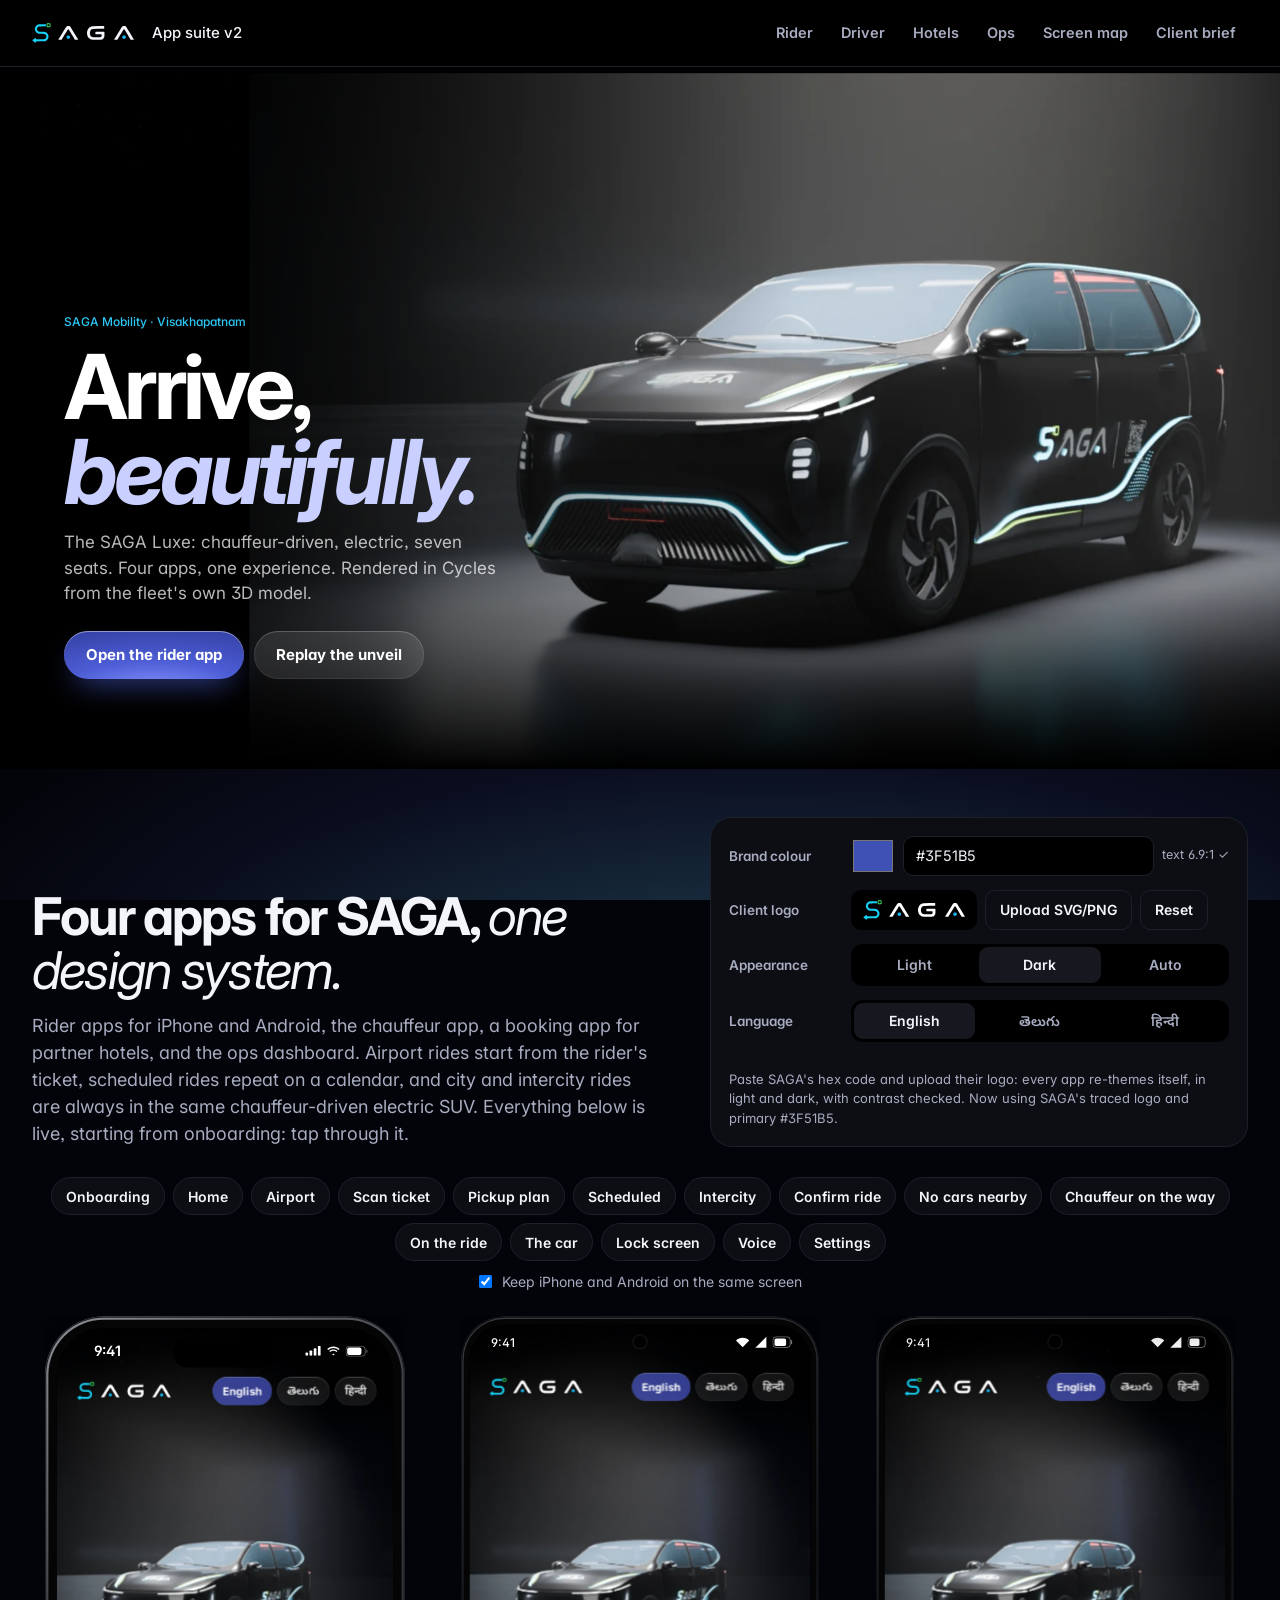
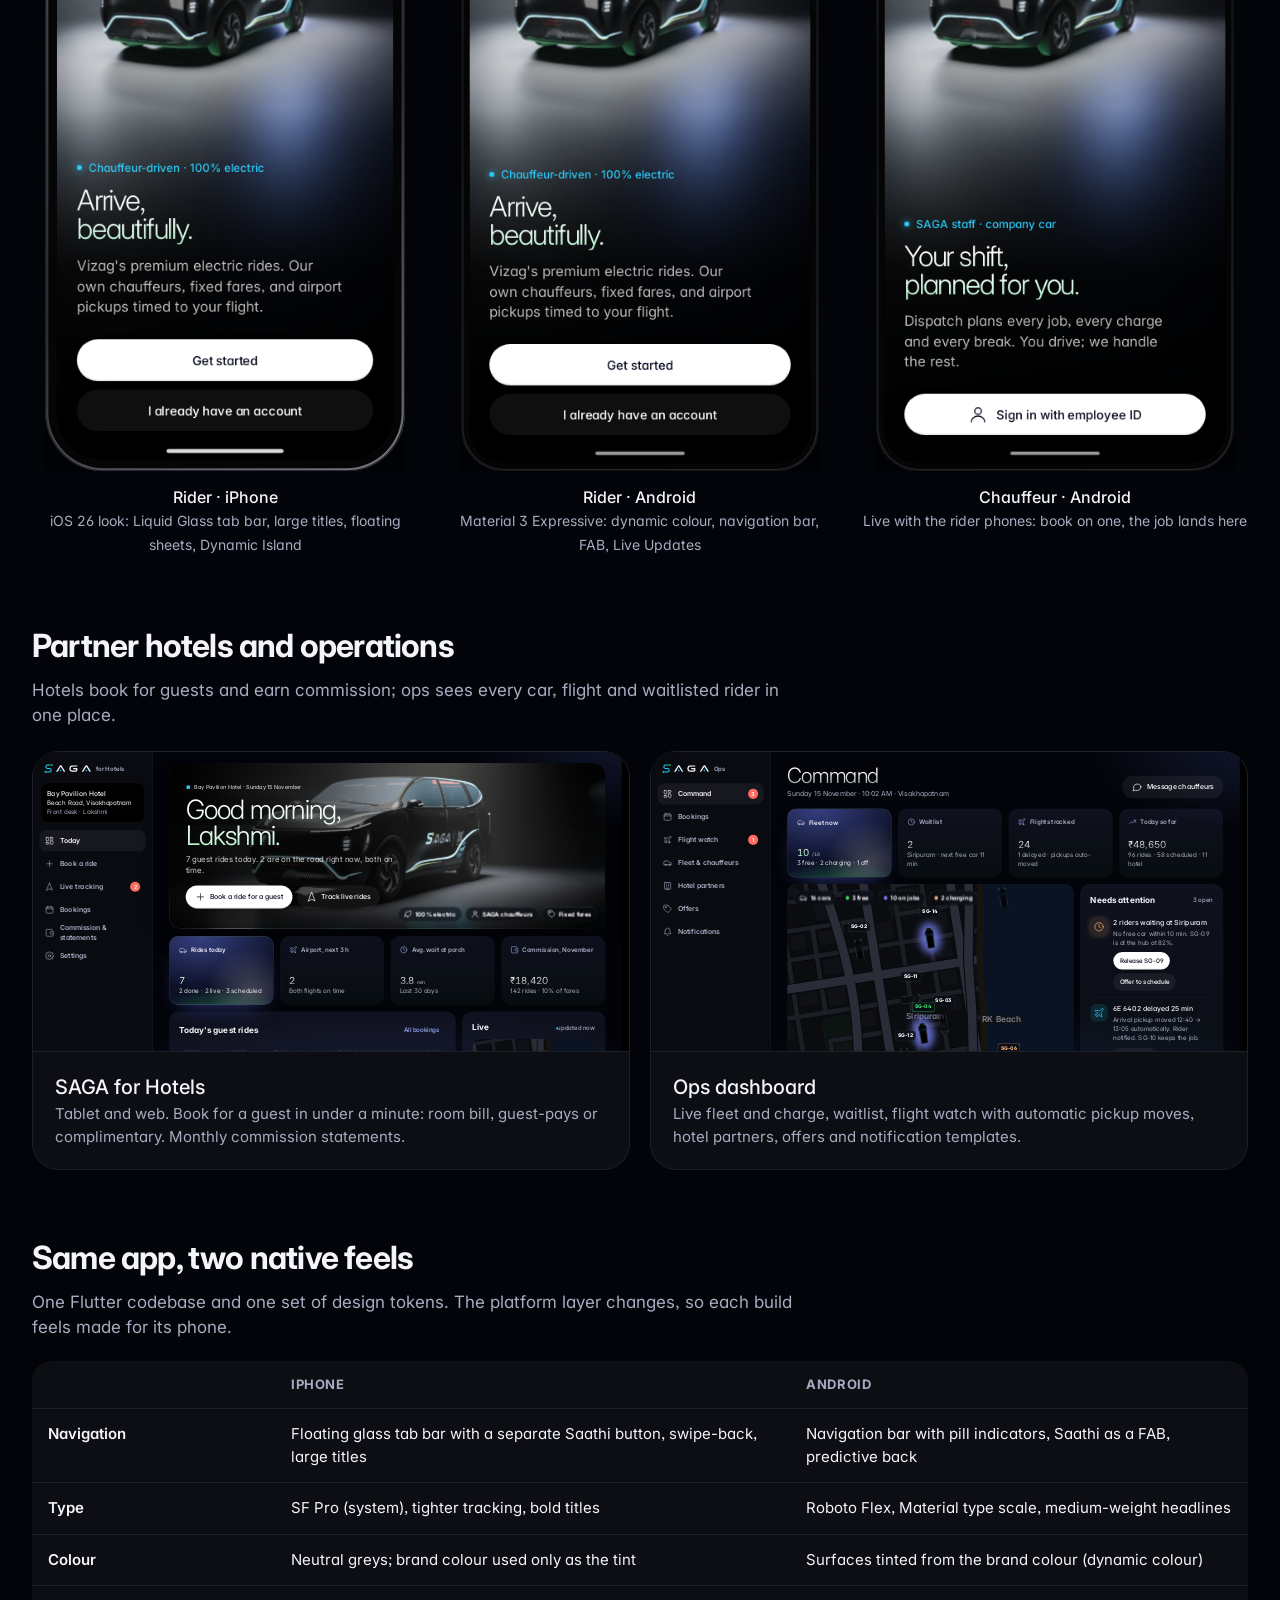
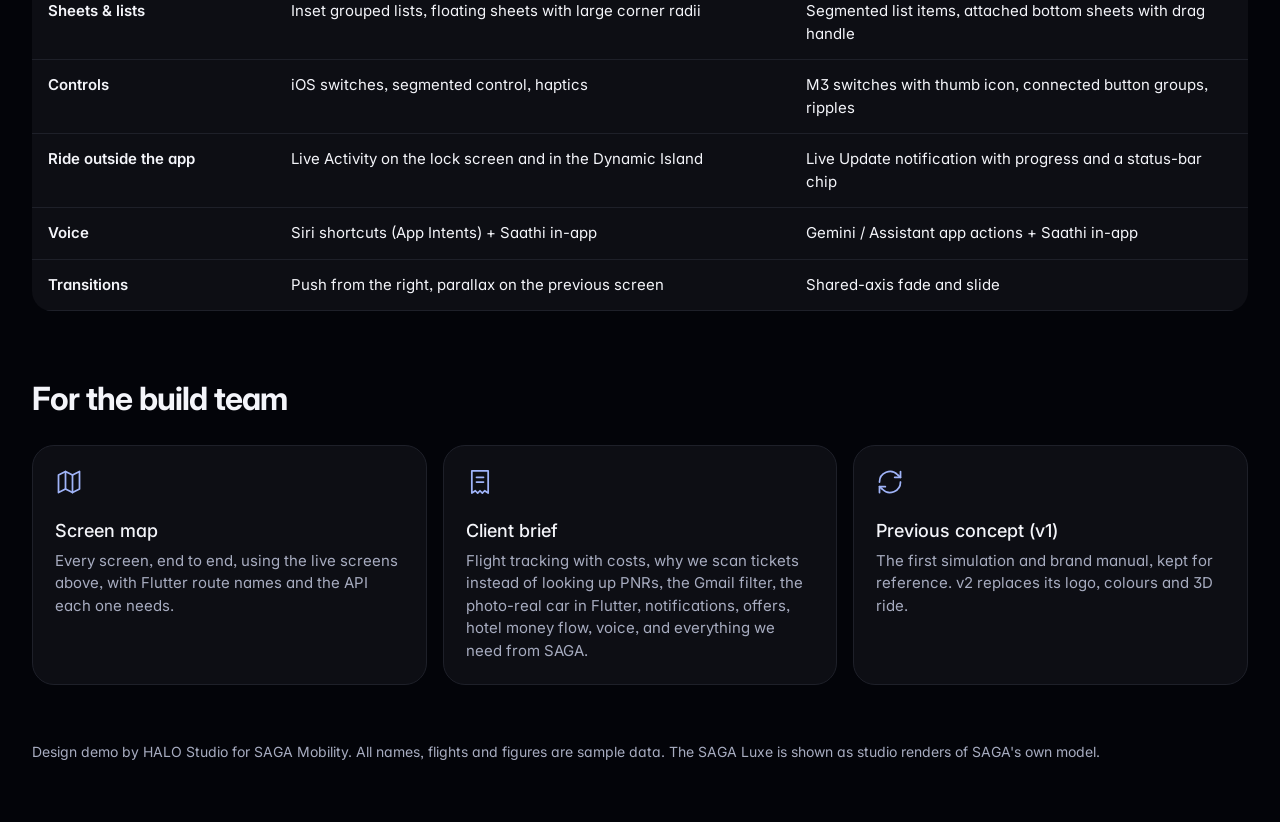
==== v2/index.html @ a63ff109 "Rider: sharper 1100px car spin; eco tank measured in kg of CO2 instead of points Co-Authored-By: Cla" ====
<!doctype html>
<html lang="en">
<head>
<meta charset="utf-8">
<meta name="viewport" content="width=device-width,initial-scale=1">
<title>SAGA App Suite</title>
<link rel="preconnect" href="https://fonts.googleapis.com"><link rel="preconnect" href="https://fonts.gstatic.com" crossorigin>
<link href="https://fonts.googleapis.com/css2?family=Manrope:wght@400;500;600;700;800&family=Instrument+Serif:ital@0;1&family=Inter:wght@300;400;500;600;700&family=JetBrains+Mono:wght@400;500&family=Noto+Sans+Telugu:wght@400;500;600;700&family=Noto+Sans+Devanagari:wght@400;500;600;700&family=Noto+Serif+Telugu:wght@500;600&family=Noto+Serif+Devanagari:wght@500;600&display=swap" rel="stylesheet">
<link rel="stylesheet" href="core.css">
<style>
body{background:var(--bg);color:var(--fg);font-family:"Inter",system-ui,sans-serif;font-size:15.5px;line-height:1.5}
.top{position:sticky;top:0;z-index:20;display:flex;align-items:center;gap:18px;padding:14px 32px;background:color-mix(in srgb,var(--bg) 86%,transparent);backdrop-filter:blur(16px);-webkit-backdrop-filter:blur(16px);border-bottom:1px solid var(--hair)}
.top nav{display:flex;gap:4px;margin-left:auto;flex-wrap:wrap}
.top nav a{padding:8px 12px;border-radius:10px;text-decoration:none;font-weight:600;font-size:14.5px;color:var(--fg2)}
.top nav a:hover{background:var(--surface);color:var(--fg)}
.wrap{max-width:1440px;margin:0 auto;padding:0 32px}
.hero{padding:48px 0 24px;display:grid;grid-template-columns:1.2fr 1fr;gap:40px;align-items:end}
.hero h1{font-size:52px;line-height:1.04;font-weight:700;letter-spacing:-.035em}
.hero p{font-size:18px;color:var(--fg2);margin-top:14px;max-width:620px}
.ctrl{background:var(--surface);border:1px solid var(--hair);border-radius:22px;padding:18px;display:grid;gap:14px}
.ctrl .r{display:grid;grid-template-columns:110px 1fr;align-items:center;gap:12px}
.ctrl label{font-size:13.5px;font-weight:600;color:var(--fg2)}
.sw{display:flex;gap:4px;padding:3px;background:var(--bg);border-radius:12px}
.sw button{flex:1;height:36px;border-radius:9px;font-size:14px;font-weight:600;color:var(--fg2)}
.sw button.on{background:var(--surface2);color:var(--fg)}
[data-theme=light] .sw button.on{background:#fff;box-shadow:0 1px 4px rgba(0,0,0,.1)}
.hex{display:flex;gap:8px;align-items:center}
.hex input[type=color]{width:44px;height:40px;border:0;border-radius:10px;background:none;padding:0;cursor:pointer}
.hex input[type=text]{flex:1;height:40px;border-radius:10px;border:1px solid var(--hair);background:var(--bg);padding:0 12px;font-family:var(--mono);font-size:14.5px;min-width:0}
.hex .ok{font-size:12.5px;color:var(--fg2);white-space:nowrap}
.file{display:flex;gap:8px;align-items:center}
.file .pv{height:40px;min-width:90px;padding:0 12px;border-radius:10px;background:var(--stage);color:#fff;display:flex;align-items:center;justify-content:center}
.file .pv .logo-img{height:22px}.file .pv .wordmark{font-size:14px;color:#fff}
.file button,.file label.up{height:40px;padding:0 14px;border-radius:10px;border:1px solid var(--hair);font-weight:600;font-size:14px;display:inline-flex;align-items:center;gap:6px;cursor:pointer;color:var(--fg)}
.stage3{display:grid;grid-template-columns:repeat(3,1fr);gap:28px;padding:24px 0 10px;align-items:start}
.ph{display:flex;flex-direction:column;align-items:center;gap:14px}
.ph iframe{border:0;width:100%;max-width:360px;aspect-ratio:430/902;background:transparent}
.ph .cap{text-align:center}
.ph .cap b{display:block;font-size:16px}.ph .cap span{font-size:14px;color:var(--fg2)}
.jump{display:flex;gap:8px;flex-wrap:wrap;justify-content:center;padding:6px 0 4px}
.jump button{height:38px;padding:0 14px;border-radius:19px;border:1px solid var(--hair);font-size:14px;font-weight:600;background:var(--surface)}
.jump button:hover{border-color:var(--accent);color:var(--accent-ink)}
.mirror{display:flex;align-items:center;gap:10px;justify-content:center;font-size:14px;color:var(--fg2);margin-top:6px}
.sec{padding:56px 0 8px}
.sec h2{font-size:32px;font-weight:700;letter-spacing:-.025em}
.sec>p{color:var(--fg2);font-size:17px;margin-top:8px;max-width:780px}
.cards{display:grid;grid-template-columns:repeat(2,1fr);gap:20px;margin-top:22px}
.app{background:var(--surface);border:1px solid var(--hair);border-radius:26px;overflow:hidden;display:flex;flex-direction:column;text-decoration:none;color:inherit}
.app .shot{position:relative;height:300px;overflow:hidden;background:var(--bg);border-bottom:1px solid var(--hair)}
.app .shot iframe{position:absolute;left:0;top:0;width:1280px;height:820px;border:0;transform:scale(.46);transform-origin:0 0;pointer-events:none}
.app .tx{padding:20px 22px}
.app .tx b{font-size:20px;display:block}.app .tx span{color:var(--fg2);font-size:15px}
.diff{width:100%;border-collapse:collapse;margin-top:20px;font-size:15px;background:var(--surface);border-radius:20px;overflow:hidden}
.diff th,.diff td{text-align:left;padding:14px 16px;border-bottom:1px solid var(--hair);vertical-align:top}
.diff th{font-size:13px;letter-spacing:.04em;text-transform:uppercase;color:var(--fg2)}
.diff td:first-child{font-weight:600;width:20%}
.docs{display:grid;grid-template-columns:repeat(3,1fr);gap:16px;margin-top:22px}
.doc{padding:22px;border-radius:22px;border:1px solid var(--hair);background:var(--surface);text-decoration:none;color:inherit;display:flex;flex-direction:column;gap:6px}
.doc .ic{color:var(--accent-ink);width:28px;height:28px}
.doc b{font-size:18px;margin-top:8px}.doc span{color:var(--fg2);font-size:15px}
footer{padding:48px 0 60px;color:var(--fg2);font-size:14px}
@media (max-width:1100px){.stage3{grid-template-columns:1fr 1fr}.hero{grid-template-columns:1fr}.docs{grid-template-columns:1fr}}
@media (max-width:760px){.wrap{padding:0 16px}.top{padding:12px 16px}.top nav{display:none}.hero h1{font-size:36px}.stage3,.cards{grid-template-columns:1fr}.ctrl .r{grid-template-columns:1fr}.diff{font-size:14px}.diff td,.diff th{padding:10px}}
</style>
<link rel="stylesheet" href="ds.css?v=61">
<style>
.expo{position:relative;height:min(78vh,760px);min-height:520px;background:#000;overflow:hidden}
.expo .stg{position:absolute;inset:0;--camY:4%;--camX:22%}
.expo-shade{position:absolute;inset:0;pointer-events:none;background:linear-gradient(90deg,rgba(0,0,0,.85) 0%,rgba(0,0,0,.35) 40%,rgba(0,0,0,0) 62%),linear-gradient(180deg,rgba(0,0,0,0) 70%,var(--bg))}
.expo-copy{position:absolute;left:clamp(16px,5vw,64px);bottom:clamp(40px,10vh,110px);max-width:min(460px,42vw);color:#fff;z-index:2}
.expo-h{font-family:var(--serif);font-weight:400;font-size:clamp(52px,7vw,96px);line-height:.95;letter-spacing:-.015em;margin-top:12px}
.expo-h em{color:#C9D0FF}
.expo-copy p{color:rgba(255,255,255,.72);font-size:17px;margin-top:16px;max-width:440px}
.expo-cta{display:flex;gap:10px;margin-top:24px;flex-wrap:wrap}
.expo-cta a,.expo-cta button{height:48px;padding:0 22px;border-radius:24px;display:inline-flex;align-items:center;font-weight:700;font-size:15px;color:#fff;text-decoration:none}
.expo-cta a{background:radial-gradient(120% 160% at 50% 130%,#8A96FF,#4D5ED6 42%,#2E3A99);box-shadow:inset 0 1px 0 rgba(255,255,255,.45),0 14px 30px -12px rgba(63,81,181,.9)}
.expo-cta button{background:rgba(255,255,255,.1);box-shadow:inset 0 1px 0 rgba(255,255,255,.16),inset 0 0 0 1px rgba(255,255,255,.07)}
@media (max-width:700px){.expo-shade{background:linear-gradient(180deg,rgba(0,0,0,0) 30%,rgba(0,0,0,.9) 75%,var(--bg))}.expo .stg{--camY:-12%;--camX:0%}}
</style>
</head>
<body>
<header class="top"><span id="logo"></span><b style="font-size:15px">App suite v2</b>
  <nav><a href="rider.html">Rider</a><a href="driver.html">Driver</a><a href="hotel.html">Hotels</a><a href="ops.html">Ops</a><a href="screens.html">Screen map</a><a href="brief.html">Client brief</a></nav>
</header>
<section class="expo"><div class="stg" id="expo"></div><div class="expo-shade"></div>
  <div class="expo-copy"><span class="eyebrow" style="color:#2CC8F5">SAGA Mobility · Visakhapatnam</span><h1 class="expo-h">Arrive,<br><em>beautifully.</em></h1><p>The SAGA Luxe: chauffeur-driven, electric, seven seats. Four apps, one experience. Rendered in Cycles from the fleet's own 3D model.</p><div class="expo-cta"><a href="rider.html">Open the rider app</a><button id="replay">Replay the unveil</button></div></div>
</section>
<div class="wrap">
  <section class="hero">
    <div>
      <h1>Four apps for SAGA, <em style="font-family:var(--serif);font-weight:400;font-style:italic">one design system.</em></h1>
      <p>Rider apps for iPhone and Android, the chauffeur app, a booking app for partner hotels, and the ops dashboard. Airport rides start from the rider's ticket, scheduled rides repeat on a calendar, and city and intercity rides are always in the same chauffeur-driven electric SUV. Everything below is live, starting from onboarding: tap through it.</p>
    </div>
    <div class="ctrl">
      <div class="r"><label>Brand colour</label><div class="hex"><input type="color" id="hexc"><input type="text" id="hext" spellcheck="false" aria-label="Client hex code"><span class="ok" id="hexok"></span></div></div>
      <div class="r"><label>Client logo</label><div class="file"><span class="pv" id="logopv"></span><label class="up">Upload SVG/PNG<input type="file" id="logof" accept="image/svg+xml,image/png,image/webp" hidden></label><button id="logox">Reset</button></div></div>
      <div class="r"><label>Appearance</label><div class="sw" id="sw-theme"></div></div>
      <div class="r"><label>Language</label><div class="sw" id="sw-lang"></div></div>
      <p style="font-size:13px;color:var(--fg2)">Paste SAGA's hex code and upload their logo: every app re-themes itself, in light and dark, with contrast checked. Now using SAGA's traced logo and primary #3F51B5.</p>
    </div>
  </section>

  <div class="jump" id="jump"></div>
  <label class="mirror"><input type="checkbox" id="mirror" checked> Keep iPhone and Android on the same screen</label>
  <section class="stage3">
    <div class="ph"><iframe id="f-ios" title="Rider app on iPhone" src="rider.html?b62&os=ios&embed=1"></iframe><div class="cap"><b>Rider · iPhone</b><span>iOS 26 look: Liquid Glass tab bar, large titles, floating sheets, Dynamic Island</span></div></div>
    <div class="ph"><iframe id="f-and" title="Rider app on Android" src="rider.html?b62&os=android&embed=1"></iframe><div class="cap"><b>Rider · Android</b><span>Material 3 Expressive: dynamic colour, navigation bar, FAB, Live Updates</span></div></div>
    <div class="ph"><iframe id="f-drv" title="Driver app" src="driver.html?b62&embed=1"></iframe><div class="cap"><b>Chauffeur · Android</b><span>Live with the rider phones: book on one, the job lands here</span></div></div>
  </section>

  <section class="sec">
    <h2>Partner hotels and operations</h2>
    <p>Hotels book for guests and earn commission; ops sees every car, flight and waitlisted rider in one place.</p>
    <div class="cards">
      <a class="app" href="hotel.html"><div class="shot"><iframe title="Hotel app preview" src="hotel.html" loading="lazy" tabindex="-1"></iframe></div><div class="tx"><b>SAGA for Hotels</b><span>Tablet and web. Book for a guest in under a minute: room bill, guest-pays or complimentary. Monthly commission statements.</span></div></a>
      <a class="app" href="ops.html"><div class="shot"><iframe title="Ops dashboard preview" src="ops.html" loading="lazy" tabindex="-1"></iframe></div><div class="tx"><b>Ops dashboard</b><span>Live fleet and charge, waitlist, flight watch with automatic pickup moves, hotel partners, offers and notification templates.</span></div></a>
    </div>
  </section>

  <section class="sec">
    <h2>Same app, two native feels</h2>
    <p>One Flutter codebase and one set of design tokens. The platform layer changes, so each build feels made for its phone.</p>
    <table class="diff"><thead><tr><th></th><th>iPhone</th><th>Android</th></tr></thead><tbody>
      <tr><td>Navigation</td><td>Floating glass tab bar with a separate Saathi button, swipe-back, large titles</td><td>Navigation bar with pill indicators, Saathi as a FAB, predictive back</td></tr>
      <tr><td>Type</td><td>SF Pro (system), tighter tracking, bold titles</td><td>Roboto Flex, Material type scale, medium-weight headlines</td></tr>
      <tr><td>Colour</td><td>Neutral greys; brand colour used only as the tint</td><td>Surfaces tinted from the brand colour (dynamic colour)</td></tr>
      <tr><td>Sheets & lists</td><td>Inset grouped lists, floating sheets with large corner radii</td><td>Segmented list items, attached bottom sheets with drag handle</td></tr>
      <tr><td>Controls</td><td>iOS switches, segmented control, haptics</td><td>M3 switches with thumb icon, connected button groups, ripples</td></tr>
      <tr><td>Ride outside the app</td><td>Live Activity on the lock screen and in the Dynamic Island</td><td>Live Update notification with progress and a status-bar chip</td></tr>
      <tr><td>Voice</td><td>Siri shortcuts (App Intents) + Saathi in-app</td><td>Gemini / Assistant app actions + Saathi in-app</td></tr>
      <tr><td>Transitions</td><td>Push from the right, parallax on the previous screen</td><td>Shared-axis fade and slide</td></tr>
    </tbody></table>
  </section>

  <section class="sec">
    <h2>For the build team</h2>
    <div class="docs">
      <a class="doc" href="screens.html"><span id="i1"></span><b>Screen map</b><span>Every screen, end to end, using the live screens above, with Flutter route names and the API each one needs.</span></a>
      <a class="doc" href="brief.html"><span id="i2"></span><b>Client brief</b><span>Flight tracking with costs, why we scan tickets instead of looking up PNRs, the Gmail filter, the photo-real car in Flutter, notifications, offers, hotel money flow, voice, and everything we need from SAGA.</span></a>
      <a class="doc" href="../v1.html"><span id="i3"></span><b>Previous concept (v1)</b><span>The first simulation and brand manual, kept for reference. v2 replaces its logo, colours and 3D ride.</span></a>
    </div>
  </section>
  <footer>Design demo by HALO Studio for SAGA Mobility. All names, flights and figures are sample data. The SAGA Luxe is shown as studio renders of SAGA's own model.</footer>
</div>
<script src="core.js?v=35"></script><script src="stage.js?v=10"></script><script>addEventListener("DOMContentLoaded",()=>{const st=SagaStage.unveil(document.getElementById("expo"),{set:"l"});document.getElementById("replay").onclick=()=>st.play();});</script>
<script>
(function () {
const S = SAGA; S.state.os = "web"; S.apply();
const $ = q => document.querySelector(q), I = S.icon;
$("#i1").innerHTML = I("map"); $("#i2").innerHTML = I("receipt"); $("#i3").innerHTML = I("refresh");
const SCREENS = [["welcome", "Onboarding"], ["home", "Home"], ["airport", "Airport"], ["scan", "Scan ticket"], ["flight", "Pickup plan"], ["schedule", "Scheduled"], ["intercity", "Intercity"], ["options", "Confirm ride"], ["nocars", "No cars nearby"], ["assigned", "Chauffeur on the way"], ["onride", "On the ride"], ["vehicle", "The car"], ["lock", "Lock screen"], ["voicecfg", "Voice"], ["account", "Settings"]];
$("#jump").innerHTML = SCREENS.map(([id, t]) => `<button data-j="${id}">${t}</button>`).join("");
const fi = $("#f-ios"), fa = $("#f-and");
const send = (f, msg) => { try { f.contentWindow.postMessage(msg, "*"); } catch (e) {} };
document.addEventListener("click", e => { const j = e.target.closest("[data-j]"); if (j) { send(fi, { saga: "go", id: j.dataset.j }); send(fa, { saga: "go", id: j.dataset.j, mirror: $("#mirror").checked }); } });
const last = { ios: null, android: null };
addEventListener("message", e => {
  const d = e.data || {};
  if (d.saga === "nav" && d.app === "rider") {
    last[d.os] = d.id;
    if ($("#mirror").checked && d.lead) { const other = d.os === "ios" ? "android" : "ios"; if (last[other] !== d.id) { last[other] = d.id; send(other === "ios" ? fi : fa, { saga: "go", id: d.id, instant: false, mirror: true }); } }
  }
  if (d.saga === "state") S.set(d.patch, true);
});
function controls() {
  $("#logo").innerHTML = S.logo();
  $("#logopv").innerHTML = S.logo();
  $("#hexc").value = S.state.hex; $("#hext").value = S.state.hex.toUpperCase();
  const t = S.tokens("ios", "light", S.state.hex), c = S.contrast(t.accent, t.onAccent).toFixed(1);
  $("#hexok").textContent = `text ${c}:1 ${c >= 4.5 ? "✓" : "· low"}`;
  $("#sw-theme").innerHTML = ["light", "dark", "system"].map(v => `<button class="${S.state.theme === v ? "on" : ""}" data-t="${v}">${v === "system" ? "Auto" : v[0].toUpperCase() + v.slice(1)}</button>`).join("");
  $("#sw-lang").innerHTML = S.LANGS.map(l => `<button class="${S.state.lang === l.id ? "on" : ""}" data-l="${l.id}">${l.native}</button>`).join("");
}
document.addEventListener("click", e => { const t = e.target.closest("[data-t]"), l = e.target.closest("[data-l]"); if (t) S.set({ theme: t.dataset.t }); if (l) S.set({ lang: l.dataset.l }); });
const setHex = v => { v = v.trim(); if (!v.startsWith("#")) v = "#" + v; if (/^#[0-9a-f]{6}$/i.test(v)) S.set({ hex: v.toUpperCase() }); };
$("#hexc").addEventListener("input", e => setHex(e.target.value));
$("#hext").addEventListener("change", e => setHex(e.target.value));
$("#logof").addEventListener("change", e => { const f = e.target.files[0]; if (!f) return; const r = new FileReader(); r.onload = () => S.set({ logo: r.result }); r.readAsDataURL(f); });
$("#logox").addEventListener("click", () => S.set({ logo: null }));
S.onChange(() => { S.state.os = "web"; S.apply(); controls(); });
controls();
})();
</script>
<script>/* always load the newest app build inside the suite */(()=>{const T=Date.now();const fix=f=>{if(f.dataset.st)return;const a=f.getAttribute("src");if(!a||!/(rider|driver|hotel|ops|screens).html/.test(a))return;f.dataset.st=1;f.src=a+(a.includes("?")?"&":"?")+"t="+T;};const run=()=>document.querySelectorAll("iframe").forEach(fix);run();new MutationObserver(run).observe(document.documentElement,{childList:true,subtree:true});})();</script></body>
</html>
---- v2/core.css ----
/* SAGA v2 · shared styles. Colours come from SAGA.tokens() as CSS variables. */
*{box-sizing:border-box;margin:0;padding:0}
html,body{height:100%}
body{font-family:var(--font);-webkit-font-smoothing:antialiased;text-rendering:optimizeLegibility}
:root{--display:"Manjari","Inter","Noto Sans Telugu","Noto Sans Devanagari",system-ui,sans-serif;--mono:"JetBrains Mono",ui-monospace,Menlo,monospace;--font:"Inter","Noto Sans Telugu","Noto Sans Devanagari",system-ui,sans-serif}
[data-os=ios]{--font:-apple-system,BlinkMacSystemFont,"SF Pro Text","Inter","Noto Sans Telugu","Noto Sans Devanagari",system-ui,sans-serif;--ics:1.7}
[data-os=android]{--font:"Roboto Flex","Roboto","Inter","Noto Sans Telugu","Noto Sans Devanagari",system-ui,sans-serif;--ics:2}
button{font:inherit;color:inherit;background:none;border:0;cursor:pointer;-webkit-tap-highlight-color:transparent}
input,select,textarea{font:inherit;color:inherit}
a{color:inherit}
.ic{width:24px;height:24px;fill:none;stroke:currentColor;stroke-width:var(--ics,1.8);stroke-linecap:round;stroke-linejoin:round;flex:none}
.ic.sm{width:18px;height:18px}.ic.lg{width:28px;height:28px}.ic.xl{width:36px;height:36px}
.mono{font-family:var(--mono);font-feature-settings:"zero" 1;letter-spacing:.02em}
.wordmark{font-family:"Inter",system-ui,sans-serif;font-weight:700;letter-spacing:.28em;font-size:17px;line-height:1;padding-left:.28em}
.logo-img{height:24px;width:auto;display:block}
.sr{position:absolute;width:1px;height:1px;overflow:hidden;clip:rect(0 0 0 0)}

/* ============ map ============ */
.map{display:block;width:100%;height:100%;font-family:var(--font)}
.m-water{fill:var(--map-water)}.m-land{fill:var(--map-land)}.m-block rect{fill:var(--map-block)}.m-park{fill:var(--map-park)}
.m-road-case{stroke:var(--map-case);stroke-width:9;fill:none;stroke-linecap:round}
.m-road{stroke:var(--map-road);stroke-width:6.5;fill:none;stroke-linecap:round}
.m-major-case{stroke:var(--map-major-case);stroke-width:15;fill:none;stroke-linecap:round}
.m-major{stroke:var(--map-major);stroke-width:12;fill:none;stroke-linecap:round}
.m-sand{stroke:var(--map-sand);stroke-width:9;fill:none;stroke-linejoin:round}
.m-label{font-size:11.5px;font-weight:600;fill:var(--map-label);text-anchor:middle;paint-order:stroke;stroke:var(--map-land);stroke-width:3.5px;stroke-linejoin:round}
.m-label-strong{font-size:14px;fill:var(--fg);text-anchor:start}
.m-label-sea{stroke:var(--map-sand)}
.m-label-water{stroke:none;fill:var(--map-label);opacity:.8;letter-spacing:.32em;font-size:12px;font-weight:500}
.m-route-case{stroke:var(--bg);stroke-width:11;fill:none;stroke-linecap:round;stroke-linejoin:round}
[data-os=ios][data-theme=light] .m-route-case{stroke:#fff}
.m-route{stroke:var(--accent);stroke-width:6;fill:none;stroke-linecap:round;stroke-linejoin:round}
.m-route-dash{stroke-dasharray:.1 11;stroke-width:6.5}
.m-pin-pick circle{fill:#fff;stroke:var(--accent);stroke-width:4.5}.m-pin-pick .dot{fill:var(--accent);stroke:none}
.m-pin-drop rect{fill:var(--fg)}.m-pin-drop .dot{fill:var(--bg)}
.m-callout rect{fill:var(--fg)}.m-callout text{fill:var(--bg);font-size:12px;font-weight:600}
.m-car .body{fill:#fff;stroke:#3a3d44;stroke-width:1.4}.m-car .glass{fill:#1d2129}
.m-car-me .body{fill:var(--accent);stroke:#fff;stroke-width:2.2}.m-car-me .glass{fill:rgba(0,0,0,.45)}
.m-car-busy .body{fill:var(--map-block);stroke:var(--map-label)}
.m-car{filter:drop-shadow(0 2px 3px rgba(0,0,0,.28))}
.m-pulse{fill:var(--accent);opacity:.14;transform-box:fill-box;transform-origin:center;animation:mpulse 2.6s ease-out infinite}
.m-pulse2{opacity:.08;animation-delay:.6s}
@keyframes mpulse{0%{transform:scale(.5);opacity:.22}100%{transform:scale(1.25);opacity:0}}
.m-city{fill:var(--map-label)}.m-city-home{fill:var(--fg)}.m-city-on{fill:var(--accent);stroke:#fff;stroke-width:3}

/* ============ vehicle ============ */
.carsvg{display:block;width:100%;height:auto;overflow:visible}
.cg-b0{stop-color:#FFFFFF}.cg-b1{stop-color:#F3F5F8}.cg-b2{stop-color:#DEE2E9}.cg-b3{stop-color:#BDC3CE}
.cb-body{stroke:rgba(40,52,74,.32);stroke-width:.9}
.cb-well{fill:#07080A}
.cb-shoulder{stroke:#fff;stroke-width:2.6;fill:none;stroke-linecap:round;opacity:.95}
.cb-crease{stroke:rgba(40,52,74,.2);stroke-width:1.1;fill:none;stroke-linecap:round}
.cb-green{fill:#0B0D11}
.cb-sheen{fill:#fff;opacity:.09}
.cb-trim{stroke:#9AA1AD;stroke-width:1.6;fill:none;stroke-linecap:round}
.cb-rail{stroke:#202329;stroke-width:3;fill:none;stroke-linecap:round}
.cb-cut{stroke:rgba(30,40,60,.24);stroke-width:1.1;fill:none;stroke-linecap:round}
.cb-handle{fill:#F4F6F9;stroke:rgba(30,40,60,.28);stroke-width:.8}
.cb-mirror{fill:#0B0D11}
.cb-sill{stroke:#15171B;stroke-width:6;fill:none;stroke-linecap:round}
.cb-brandline{stroke:var(--accent);stroke-width:2.2;fill:none;stroke-linecap:round;opacity:.95}
.cb-brand{font-family:"Inter",system-ui,sans-serif;font-weight:700;font-size:12.5px;letter-spacing:.42em;fill:var(--accent);opacity:.9}
.cb-grille{fill:#14171C;opacity:.92}
.cb-head{fill:#10141B}
.cb-drl{stroke:#fff;stroke-width:3.2;stroke-linecap:round;filter:drop-shadow(0 0 4px rgba(255,255,255,.95));animation:drl 3.6s ease-in-out infinite}
.cb-tail{stroke:#FF3B30;stroke-width:3.4;stroke-linecap:round;filter:drop-shadow(0 0 3px rgba(255,59,48,.8))}
.cb-tyre{fill:#101114}.cb-wall{fill:none;stroke:#24272D;stroke-width:1.2}.cb-dish{fill:#2A2E35}
.cb-spoke{fill:#C9CED6}.cb-hub{fill:#1B1E24}.cb-cap{fill:var(--accent)}
.cb-shadow{fill:#000;opacity:.42}
.cb-sweep{animation:sweep 8s 1.2s cubic-bezier(.4,0,.2,1) infinite}
@keyframes sweep{0%{transform:translateX(0)}22%{transform:translateX(700px)}100%{transform:translateX(700px)}}
@keyframes drl{0%,100%{opacity:1}50%{opacity:.72}}
@keyframes settle{from{opacity:0;transform:translateX(36px)}to{opacity:1;transform:none}}
.car-in{animation:settle .9s .08s cubic-bezier(.2,.9,.2,1) both}
.seatsvg{display:block;width:100%;height:auto}
.seatsvg .shell{fill:var(--surface2);stroke:var(--hair);stroke-width:1.5}
.seatsvg .wind{fill:var(--fg3);opacity:.35}
.seatsvg .seat rect{fill:var(--accent-soft);stroke:var(--accent);stroke-width:1.5}
.seatsvg .seat .back{fill:var(--accent);opacity:.35;stroke:none}
.seatsvg .seat-drv rect{fill:var(--surface3);stroke:var(--fg3)}
.seatsvg .seat-drv .back{fill:var(--fg3)}
.seatsvg .wheel{fill:none;stroke:var(--fg2);stroke-width:2.5}

/* ============ device frames ============ */
.device{position:relative;flex:none}
.device.ios{width:430px;height:902px;border-radius:70px;padding:14px;background:linear-gradient(145deg,#8E9197,#3E4146 30%,#2A2C30 60%,#75787E);box-shadow:0 0 0 1.5px #1b1c1f inset,0 40px 80px rgba(0,0,0,.35),0 8px 20px rgba(0,0,0,.25)}
.device.ios::before{content:"";position:absolute;inset:4px;border-radius:66px;background:#050506}
.device.android{width:432px;height:912px;border-radius:52px;padding:10px;background:linear-gradient(160deg,#3B3D41,#151619 40%,#26282C);box-shadow:0 0 0 1.5px #0d0e10 inset,0 40px 80px rgba(0,0,0,.35),0 8px 20px rgba(0,0,0,.25)}
.device.android::before{content:"";position:absolute;inset:3px;border-radius:49px;background:#050506}
.screen{position:relative;width:100%;height:100%;overflow:hidden;background:var(--bg);color:var(--fg);isolation:isolate;font-family:var(--font)}
.device.ios .screen{border-radius:56px}.device.android .screen{border-radius:42px}
.device.bare{width:402px;height:874px;padding:0;background:none;box-shadow:none;border-radius:0}.device.bare::before{display:none}.device.bare .screen{border-radius:0}

/* ============ status bar ============ */
.statusbar{position:absolute;inset:0 0 auto 0;z-index:60;display:flex;align-items:center;justify-content:space-between;pointer-events:none;color:var(--sb,var(--fg))}
[data-os=ios] .statusbar{height:54px;padding:0 30px 0 44px;font-weight:600;font-size:17px}
[data-os=android] .statusbar{height:42px;padding:0 22px 0 26px;font-weight:500;font-size:14.5px}
.statusbar .sb-r{display:flex;gap:6px;align-items:center}
.statusbar svg{fill:currentColor;display:block}
.island{position:absolute;left:50%;top:11px;transform:translateX(-50%);width:124px;height:36px;border-radius:20px;background:#000;display:flex;align-items:center;justify-content:space-between;padding:0 14px;color:#fff;transition:width .45s cubic-bezier(.3,1.3,.5,1),height .45s cubic-bezier(.3,1.3,.5,1)}
.island .il,.island .ir{opacity:0;transition:opacity .2s;display:flex;align-items:center;gap:6px;font-size:14px;font-weight:600;white-space:nowrap}
.island.live{width:200px}.island.live .il,.island.live .ir{opacity:1;transition-delay:.2s}
.island .ir{color:var(--accent-ink)}
[data-theme=light] .island .ir{color:#8FA6FF}
.punch{position:absolute;left:50%;top:13px;transform:translateX(-50%);width:15px;height:15px;border-radius:50%;background:#000;box-shadow:0 0 0 2px #111}
.liveup{display:inline-flex;align-items:center;gap:5px;height:24px;padding:0 9px 0 7px;border-radius:12px;background:var(--accent);color:var(--on-accent);font-size:13px;font-weight:600;margin-left:8px}
.liveup .ic{width:15px;height:15px;stroke-width:2.2}
.sbfade{position:absolute;inset:0 0 auto 0;z-index:55;pointer-events:none;transition:opacity .2s;background:linear-gradient(to bottom,var(--bg) 0,var(--bg) 62%,color-mix(in srgb,var(--bg) 0%,transparent) 100%)}
[data-os=ios] .sbfade{height:62px}[data-os=android] .sbfade{height:48px}
.homebar{position:absolute;left:50%;bottom:8px;transform:translateX(-50%);width:140px;height:5px;border-radius:3px;background:var(--fg);opacity:.85;z-index:70;pointer-events:none}
[data-os=android] .homebar{width:108px;height:4px;bottom:10px;opacity:.6}

/* ============ views & motion ============ */
.views{position:absolute;inset:0}
.view{position:absolute;inset:0;background:var(--bg);display:flex;flex-direction:column;overflow:hidden;will-change:transform}
.content{flex:1;overflow-y:auto;overflow-x:hidden;scrollbar-width:none;padding-bottom:132px}
.content::-webkit-scrollbar{display:none}
[data-os=ios] .content{padding-top:54px}[data-os=android] .content{padding-top:42px}
.has-nav .content{padding-top:0}
.no-tabs .content{padding-bottom:40px}
[data-text=large] .content,[data-text=large] .sheet{zoom:1.1}
.pad{padding:0 20px}[data-os=android] .pad{padding:0 16px}
.stack>*+*{margin-top:12px}
.row-flex{display:flex;align-items:center;gap:12px}
.grow{flex:1;min-width:0}
.center{text-align:center}
.muted{color:var(--fg2)}
.ink{color:var(--accent-ink)}
.mt4{margin-top:4px}.mt8{margin-top:8px}.mt12{margin-top:12px}.mt16{margin-top:16px}.mt20{margin-top:20px}.mt24{margin-top:24px}.mt32{margin-top:32px}

/* ============ type ============ */
.t-hero{font-family:var(--display);font-size:40px;line-height:1.02;font-weight:700;letter-spacing:-.03em}
.t-title{font-family:var(--display);font-size:31px;line-height:1.08;font-weight:700;letter-spacing:-.025em}
.t-h2{font-size:22px;line-height:1.25;font-weight:700;letter-spacing:-.012em}
.t-h3{font-size:19px;line-height:1.3;font-weight:600;letter-spacing:-.006em}
.t-body{font-size:17px;line-height:1.45}
.t-sub{font-size:15px;line-height:1.4;color:var(--fg2)}
.t-label{font-size:14px;line-height:1.3;font-weight:600;color:var(--fg2)}
.t-num{font-feature-settings:"tnum" 1}
[data-os=android] .t-hero{font-size:38px;font-weight:700;letter-spacing:-.02em;line-height:1.04}
[data-os=android] .t-title{font-size:30px;font-weight:700;letter-spacing:-.02em}
[data-os=android] .t-h2{font-size:22px;font-weight:500;letter-spacing:0}
[data-os=android] .t-h3{font-size:18px;font-weight:500;letter-spacing:.005em}
[data-os=android] .t-body{font-size:16px;line-height:1.5;letter-spacing:.01em}
[data-os=android] .t-label{font-weight:500;letter-spacing:.01em}
.sh{display:flex;align-items:baseline;justify-content:space-between;padding:28px 20px 10px}
.sh h2{font-size:21px;font-weight:700;letter-spacing:-.01em}
.sh a,.sh button{font-size:16px;color:var(--accent-ink);font-weight:600}
[data-os=android] .sh{padding:24px 20px 10px}
[data-os=android] .sh h2{font-size:15px;font-weight:600;color:var(--accent-ink);letter-spacing:.02em}

/* ============ nav bars ============ */
.nav{position:relative;z-index:20;padding-top:54px;flex:none}
.nav-row{height:56px;display:grid;grid-template-columns:auto 1fr auto;align-items:center;gap:8px;padding:0 16px}
.nav-title{text-align:center;font-size:17px;font-weight:600;white-space:nowrap;overflow:hidden;text-overflow:ellipsis}
.gbtn{min-width:48px;height:48px;border-radius:24px;display:inline-flex;align-items:center;justify-content:center;gap:4px;background:var(--glass);border:1px solid var(--glass-line);backdrop-filter:blur(18px) saturate(180%);-webkit-backdrop-filter:blur(18px) saturate(180%);box-shadow:0 4px 14px rgba(0,0,0,.08);color:var(--fg);transition:transform .2s}
.gbtn:active{transform:scale(.92)}
.gbtn.wide{padding:0 16px;font-weight:600;font-size:16px}
.nav-actions{display:flex;gap:8px;justify-content:flex-end;min-width:48px}
.large-title{font-family:var(--display);padding:4px 20px 10px;font-size:40px;line-height:1.05;font-weight:700;letter-spacing:-.03em}
.topbar{position:relative;z-index:20;padding-top:42px;flex:none;background:var(--bg)}
.tb-row{height:64px;display:flex;align-items:center;gap:4px;padding:0 6px}
.tb-title{flex:1;font-size:22px;font-weight:500;padding-left:6px;white-space:nowrap;overflow:hidden;text-overflow:ellipsis}
.tb-actions{display:flex;gap:2px}
.ibtn{width:48px;height:48px;border-radius:24px;display:inline-flex;align-items:center;justify-content:center;color:var(--fg);position:relative;overflow:hidden}
.ibtn:active{background:var(--surface2)}
.tb-headline{font-family:var(--display);padding:4px 20px 12px;font-size:36px;line-height:1.1;font-weight:700;letter-spacing:-.02em}

/* ============ buttons ============ */
.btn{position:relative;overflow:hidden;display:inline-flex;align-items:center;justify-content:center;gap:10px;height:56px;padding:0 26px;border-radius:999px;font-size:17px;font-weight:600;letter-spacing:-.005em;white-space:nowrap;transition:transform .18s cubic-bezier(.3,.7,.4,1),background .2s,opacity .2s;user-select:none}
.btn:active{transform:scale(.97)}
.btn.block{display:flex;width:100%}
.btn.lg{height:60px;font-size:18px}
.btn.sm{height:44px;padding:0 18px;font-size:15px}
.btn-primary{background:var(--accent);color:var(--on-accent)}
.btn-secondary{background:var(--surface2);color:var(--fg)}
.btn-ink{background:var(--fg);color:var(--bg)}
.btn-text{color:var(--accent-ink);padding:0 12px}
.btn-line{border:1.5px solid var(--hair);color:var(--fg)}
.btn-danger{color:var(--danger)}
.btn-stage{background:#fff;color:#0B0C0F}
[data-os=android] .btn{font-size:16px;font-weight:500;letter-spacing:.01em}
[data-os=android] .btn-secondary{background:var(--accent-soft);color:var(--on-accent-soft)}
[data-os=android] .btn-line{border:1px solid var(--fg3)}
[data-os=android] .btn:active{transform:none}
[data-os=android] .btn.sq{border-radius:18px}
.ripple{position:absolute;border-radius:50%;background:currentColor;opacity:.16;transform:scale(0);animation:rip .55s ease-out forwards;pointer-events:none}
@keyframes rip{to{transform:scale(1);opacity:0}}
.btnrow{display:flex;gap:10px}.btnrow>.btn{flex:1}

/* ============ lists ============ */
.group{margin:0 16px;background:var(--surface);border-radius:26px;overflow:hidden}
.row{position:relative;display:flex;align-items:center;gap:14px;min-height:60px;padding:12px 18px;width:100%;text-align:left;color:var(--fg)}
.group .row+.row::before{content:"";position:absolute;top:0;right:0;left:62px;height:1px;background:var(--hair);transform:scaleY(.6)}
.group.flat .row+.row::before{left:18px}
.row .lead{width:32px;height:32px;border-radius:9px;display:flex;align-items:center;justify-content:center;background:var(--accent);color:var(--on-accent);flex:none}
.row .lead .ic{width:19px;height:19px;stroke-width:2}
.row .lead.soft{background:var(--accent-soft);color:var(--on-accent-soft)}
.row .lead.ink{background:var(--fg);color:var(--bg)}
.row .lead.grey{background:var(--surface3);color:var(--fg)}
.row .tx{flex:1;min-width:0}
.row .t1{font-size:17px;line-height:1.3}
.row .t2{font-size:14.5px;line-height:1.35;color:var(--fg2);margin-top:2px}
.row .trail{color:var(--fg2);font-size:16px;display:flex;align-items:center;gap:6px;flex:none}
.row .trail .ic{width:18px;height:18px;color:var(--fg3)}
.row:active{background:var(--surface2)}
[data-os=android] .group{background:none;display:grid;gap:3px;border-radius:0;overflow:visible}
[data-os=android] .group .row{background:var(--surface);border-radius:6px;min-height:64px;padding:12px 16px}
[data-os=android] .group .row:first-child{border-top-left-radius:24px;border-top-right-radius:24px}
[data-os=android] .group .row:last-child{border-bottom-left-radius:24px;border-bottom-right-radius:24px}
[data-os=android] .group .row::before{display:none}
[data-os=android] .row .lead{width:40px;height:40px;border-radius:20px;background:var(--accent-soft);color:var(--on-accent-soft)}
[data-os=android] .row .lead.ink{background:var(--fg);color:var(--bg)}
[data-os=android] .row .t1{font-size:16px;letter-spacing:.01em}
[data-os=android] .row .t2{font-size:14px}
[data-os=android] .row:active{background:var(--surface2)}

/* ============ cards ============ */
.card{background:var(--surface);border-radius:26px;padding:18px}
[data-os=android] .card{border-radius:28px}
.card.pad0{padding:0;overflow:hidden}
.card.tint{background:var(--accent-soft);color:var(--on-accent-soft)}
.card.line{background:none;border:1px solid var(--hair)}
.stage{background:radial-gradient(120% 90% at 50% 0%,#2A2D35 0%,#111216 55%,#08090B 100%);color:var(--on-stage)}
.stage .muted,.stage .t-sub{color:var(--on-stage2)}
.pill{display:inline-flex;align-items:center;gap:6px;height:30px;padding:0 12px;border-radius:15px;font-size:14px;font-weight:600;background:var(--surface2);color:var(--fg)}
.pill .ic{width:16px;height:16px}
.pill.accent{background:var(--accent-soft);color:var(--on-accent-soft)}
.pill.ok{background:color-mix(in srgb,var(--success) 14%,transparent);color:var(--success)}
.pill.warn{background:color-mix(in srgb,var(--warning) 16%,transparent);color:var(--warning)}
.pill.dark{background:rgba(255,255,255,.1);color:#fff}
.hr{height:1px;background:var(--hair);margin:14px 0}

/* ============ controls ============ */
.tgl{position:relative;width:52px;height:32px;border-radius:16px;background:var(--surface3);flex:none;transition:background .25s}
.tgl::after{content:"";position:absolute;top:2px;left:2px;width:28px;height:28px;border-radius:14px;background:#fff;box-shadow:0 3px 8px rgba(0,0,0,.15),0 1px 1px rgba(0,0,0,.1);transition:transform .3s cubic-bezier(.3,1.4,.5,1)}
.tgl.on{background:var(--accent)}.tgl.on::after{transform:translateX(20px)}
[data-os=android] .tgl{background:var(--surface3);box-shadow:inset 0 0 0 2px var(--fg3)}
[data-os=android] .tgl::after{top:8px;left:8px;width:16px;height:16px;border-radius:8px;background:var(--fg3);box-shadow:none;transition:all .25s}
[data-os=android] .tgl.on{background:var(--accent);box-shadow:none}
[data-os=android] .tgl.on::after{top:4px;left:4px;width:24px;height:24px;border-radius:12px;background:var(--on-accent);transform:translateX(20px)}
.seg{display:flex;padding:3px;border-radius:999px;background:var(--surface2);gap:2px}
.seg button{flex:1;height:44px;border-radius:999px;font-size:15.5px;font-weight:600;color:var(--fg);display:flex;align-items:center;justify-content:center;gap:6px;transition:background .25s,box-shadow .25s}
.seg button.on{background:var(--surface);box-shadow:0 2px 8px rgba(0,0,0,.12)}
[data-theme=dark][data-os=ios] .seg button.on{background:var(--surface3)}
[data-os=android] .seg{padding:0;background:none;gap:0;border-radius:0}
[data-os=android] .seg button{border:1px solid var(--fg3);border-radius:0;font-weight:500;font-size:15px;height:48px}
[data-os=android] .seg button+button{border-left:0}
[data-os=android] .seg button:first-child{border-radius:24px 0 0 24px}
[data-os=android] .seg button:last-child{border-radius:0 24px 24px 0}
[data-os=android] .seg button.on{background:var(--accent-soft);color:var(--on-accent-soft);box-shadow:none}
.chips{display:flex;gap:8px;overflow-x:auto;scrollbar-width:none;padding:0 20px}
.chips::-webkit-scrollbar{display:none}
.chip{flex:none;display:inline-flex;align-items:center;gap:8px;height:44px;padding:0 16px;border-radius:22px;background:var(--surface);color:var(--fg);font-size:16px;font-weight:500;border:1px solid var(--hair)}
.chip .ic{width:19px;height:19px}
.chip.on{background:var(--fg);color:var(--bg);border-color:var(--fg)}
[data-os=android] .chip{border-radius:12px;background:none;border:1px solid var(--fg3);font-size:15px}
[data-os=android] .chip.on{background:var(--accent-soft);color:var(--on-accent-soft);border-color:transparent}
.field{display:flex;align-items:center;gap:12px;height:58px;padding:0 18px;border-radius:18px;background:var(--surface2);font-size:17px;color:var(--fg)}
.field .ph{color:var(--fg2)}
.field input{flex:1;background:none;border:0;outline:0;min-width:0;height:100%}
[data-os=android] .field{background:none;border:1px solid var(--fg3);border-radius:16px;font-size:16px}
[data-os=android] .field.focus{border:2px solid var(--accent)}
.boxes{display:flex;gap:8px}
.boxes span{flex:1;height:62px;border-radius:16px;background:var(--surface2);display:flex;align-items:center;justify-content:center;font-family:var(--mono);font-size:25px;font-weight:500}
.boxes span.f{background:var(--surface);box-shadow:inset 0 0 0 2px var(--accent)}
[data-os=android] .boxes span{background:none;border:1px solid var(--fg3)}
[data-os=android] .boxes span.f{border:2px solid var(--accent);box-shadow:none}
.stepper{display:inline-flex;align-items:center;gap:4px;background:var(--surface2);border-radius:999px;padding:4px}
.stepper button{width:44px;height:44px;border-radius:22px;display:flex;align-items:center;justify-content:center;background:var(--surface)}
.stepper b{min-width:64px;text-align:center;font-size:17px}

/* ============ tab bars ============ */
.tabbar{position:absolute;z-index:40;display:flex;transition:transform .35s cubic-bezier(.3,.8,.3,1),opacity .25s}
.tabbar.hide{transform:translateY(140%);opacity:0;pointer-events:none}
[data-os=ios] .tabbar{left:16px;right:88px;bottom:26px;height:70px;border-radius:35px;padding:5px;background:var(--glass);border:1px solid var(--glass-line);backdrop-filter:blur(22px) saturate(190%);-webkit-backdrop-filter:blur(22px) saturate(190%);box-shadow:0 10px 30px rgba(0,0,0,.14)}
.tab{flex:1;display:flex;flex-direction:column;align-items:center;justify-content:center;gap:2px;border-radius:30px;font-size:12.5px;font-weight:600;color:var(--fg);transition:background .25s,color .25s;min-width:0}
.tab span{max-width:100%;overflow:hidden;text-overflow:ellipsis;white-space:nowrap;padding:0 2px}
.tab .ic{width:25px;height:25px}
[data-os=ios] .tab.on{color:var(--accent-ink);background:color-mix(in srgb,var(--fg) 7%,transparent)}
.tab-voice{position:absolute;z-index:40;right:16px;bottom:26px;width:70px;height:70px;border-radius:35px;display:flex;align-items:center;justify-content:center;background:var(--glass);border:1px solid var(--glass-line);backdrop-filter:blur(22px) saturate(190%);-webkit-backdrop-filter:blur(22px) saturate(190%);box-shadow:0 10px 30px rgba(0,0,0,.14);color:var(--accent-ink);transition:transform .35s cubic-bezier(.3,.8,.3,1),opacity .25s}
.tab-voice .ic{width:28px;height:28px}
.tab-voice.hide{transform:translateY(140%);opacity:0;pointer-events:none}
[data-os=android] .tabbar{left:0;right:0;bottom:0;height:96px;padding:12px 8px 28px;background:var(--surface2)}
[data-os=android] .tab{font-size:13px;font-weight:500;gap:4px;border-radius:0}
[data-os=android] .tab .ico{width:60px;height:32px;border-radius:16px;display:flex;align-items:center;justify-content:center;transition:background .3s}
[data-os=android] .tab.on .ico{background:var(--accent-soft);color:var(--on-accent-soft)}
[data-os=android] .tab.on{font-weight:700}
.fab{position:absolute;z-index:41;right:16px;bottom:112px;height:64px;min-width:64px;padding:0 20px;border-radius:20px;background:var(--accent);color:var(--on-accent);display:flex;align-items:center;gap:10px;font-size:16px;font-weight:600;box-shadow:0 6px 16px rgba(0,0,0,.22);transition:transform .35s,opacity .25s}
.fab.hide{transform:scale(.6);opacity:0;pointer-events:none}

/* ============ sheets over maps ============ */
.mapwrap{position:absolute;inset:0}
.sheet{position:absolute;z-index:30;left:0;right:0;bottom:0;background:var(--surface);color:var(--fg);max-height:78%;overflow-y:auto;scrollbar-width:none}
.sheet::-webkit-scrollbar{display:none}
[data-os=ios] .sheet{left:8px;right:8px;bottom:8px;border-radius:44px;padding:8px 20px 34px;box-shadow:0 -6px 40px rgba(0,0,0,.16)}
[data-os=android] .sheet{border-radius:28px 28px 0 0;padding:6px 16px 40px;background:var(--surface);box-shadow:0 -2px 18px rgba(0,0,0,.12)}
.grabber{width:40px;height:5px;border-radius:3px;background:var(--fg3);opacity:.6;margin:6px auto 14px}
[data-os=android] .grabber{width:32px;height:4px;margin:10px auto 16px}
.overlay{position:absolute;inset:0;z-index:80;pointer-events:none}
.overlay.on{pointer-events:auto}
.scrim{position:absolute;inset:0;background:rgba(0,0,0,.35);opacity:0;transition:opacity .3s}
.overlay.on .scrim{opacity:1}
.modal{position:absolute;left:0;right:0;bottom:0;background:var(--surface);transform:translateY(105%);transition:transform .45s cubic-bezier(.2,.9,.25,1);max-height:88%;overflow-y:auto;scrollbar-width:none}
.overlay.on .modal{transform:none}
.overlay:not(.on) .modal{visibility:hidden;transition:transform .45s,visibility 0s .45s}
[data-os=ios] .modal{left:8px;right:8px;bottom:8px;border-radius:46px;padding:10px 22px 34px}
[data-os=android] .modal{border-radius:28px 28px 0 0;padding:6px 18px 40px}

/* ============ toasts / banners ============ */
.toast{position:absolute;z-index:90;left:12px;right:12px;display:flex;align-items:center;gap:12px;padding:14px 16px;font-size:15.5px;line-height:1.35;pointer-events:none;opacity:0;transition:transform .45s cubic-bezier(.2,1.2,.3,1),opacity .3s}
[data-os=ios] .toast{top:58px;border-radius:26px;background:var(--glass);border:1px solid var(--glass-line);backdrop-filter:blur(26px) saturate(190%);-webkit-backdrop-filter:blur(26px) saturate(190%);box-shadow:0 10px 30px rgba(0,0,0,.18);transform:translateY(-140%)}
[data-os=android] .toast{bottom:112px;border-radius:12px;background:var(--fg);color:var(--bg);transform:translateY(40%);min-height:52px}
.toast.on{opacity:1;transform:none}
.toast .tic{width:38px;height:38px;border-radius:10px;background:var(--accent);color:var(--on-accent);display:flex;align-items:center;justify-content:center;flex:none}
[data-os=android] .toast .tic{display:none}
.toast b{display:block;font-weight:600}

/* scrolling content utilities */
.hscroll{display:flex;gap:12px;overflow-x:auto;scrollbar-width:none;padding:0 20px;scroll-snap-type:x mandatory}
.hscroll::-webkit-scrollbar{display:none}
.hscroll>*{scroll-snap-align:start;flex:none}
@media (prefers-reduced-motion:reduce){*{animation:none!important;transition:none!important}}

/* ============ editorial pieces shared by every app (v2.1) ============ */
.promo{position:relative;overflow:hidden;padding:22px 22px 24px;border-radius:34px;background:var(--ink);color:var(--on-ink)}
.promo[role=button]{cursor:pointer}
.promo-wm{position:absolute;right:-14px;bottom:-34px;font-family:"Inter",sans-serif;font-weight:800;font-size:120px;letter-spacing:.02em;color:rgba(255,255,255,.045);line-height:1;pointer-events:none}
.promo-k .wordmark{font-size:12px;color:var(--on-ink2)}.promo-k .logo-img{height:16px}
.promo-h{font-family:var(--display);font-size:34px;line-height:1.04;font-weight:700;letter-spacing:-.03em;margin-top:14px;position:relative}
.promo-h mark{background:var(--accent);color:var(--on-accent);padding:0 .16em;border-radius:.22em;box-decoration-break:clone;-webkit-box-decoration-break:clone}
.promo-s{font-size:15px;line-height:1.45;color:var(--on-ink2);margin-top:12px;max-width:300px;position:relative}
[data-theme=dark] .promo{border:1px solid rgba(255,255,255,.08)}
.darkmap{background:#14161A}

/* ============ motion + interactive pieces (v2.2) ============ */
@keyframes rise{from{opacity:0;transform:translateY(16px)}}
@keyframes sheetup{from{opacity:0;transform:translateY(30%)}}
@keyframes popin{0%{opacity:0;transform:scale(.4)}70%{transform:scale(1.12)}100%{opacity:1;transform:none}}
@keyframes drawline{to{stroke-dashoffset:0}}
@keyframes shake{20%,60%{transform:translateX(-9px)}40%,80%{transform:translateX(9px)}}
@keyframes tabpop{40%{transform:translateY(-4px) scale(1.12)}}
@keyframes flash{0%{opacity:.95}100%{opacity:0}}
.view.enter .content>*{animation:rise .6s cubic-bezier(.2,.9,.25,1) both;animation-delay:calc(var(--i,0) * 45ms)}
.view.enter .sheet,.view.enter .req>*{animation:sheetup .65s cubic-bezier(.2,.9,.25,1) both}
.view.enter .m-route:not(.m-route-dash),.view.enter .m-route-case{stroke-dasharray:1400;stroke-dashoffset:1400;animation:drawline 1.3s .15s cubic-bezier(.5,0,.2,1) forwards}
.view.enter .m-pin-pick,.view.enter .m-pin-drop,.view.enter .m-callout,.view.enter .m-car-me{transform-box:fill-box;transform-origin:center;animation:popin .5s 1s both}
.tab.on .ic,.tab.on .ico{animation:tabpop .45s cubic-bezier(.3,1.6,.5,1)}
.press{transition:transform .2s cubic-bezier(.3,.7,.4,1)}
.press:active{transform:scale(.975)}
.shake{animation:shake .45s}
.slide{position:relative;height:64px;border-radius:32px;background:var(--surface2);overflow:hidden;user-select:none;touch-action:none;outline:none}
.slide .sl-fill{position:absolute;inset:0 auto 0 0;width:64px;border-radius:32px;background:var(--accent)}
.slide .sl-txt{position:absolute;inset:0;display:flex;align-items:center;justify-content:center;padding-left:56px;font-size:16.5px;font-weight:600;color:var(--fg);background:linear-gradient(90deg,var(--fg) 0%,var(--fg) 40%,var(--fg3) 50%,var(--fg) 60%,var(--fg) 100%);background-size:250% 100%;-webkit-background-clip:text;background-clip:text;-webkit-text-fill-color:transparent;animation:shimmer 2.6s linear infinite}
@keyframes shimmer{from{background-position:120% 0}to{background-position:-120% 0}}
.slide .sl-knob{position:absolute;left:4px;top:4px;width:56px;height:56px;border-radius:28px;background:var(--accent);color:var(--on-accent);display:flex;align-items:center;justify-content:center;cursor:grab;box-shadow:0 6px 16px color-mix(in srgb,var(--accent) 40%,transparent);z-index:2;transition:transform .45s cubic-bezier(.3,1.5,.5,1)}
.slide.dragging .sl-knob{transition:none;cursor:grabbing}.slide.dragging .sl-fill{transition:none}
.slide .sl-fill{transition:width .45s cubic-bezier(.3,1.5,.5,1)}
.slide.done .sl-txt{-webkit-text-fill-color:var(--on-accent);animation:none}
.slide.done .sl-fill{width:100%!important}
.slide.ink{background:var(--ink)}.slide.ink .sl-txt{background-image:linear-gradient(90deg,#fff 0%,#fff 40%,#7d808a 50%,#fff 60%,#fff 100%)}
[data-os=ios] .slide{background:var(--glass2);border:1px solid var(--glass-line);backdrop-filter:blur(24px);-webkit-backdrop-filter:blur(24px)}

/* ============ Android polish: Material 3 Expressive with real depth ============ */
[data-os=android] .card:not(.stage):not(.tint):not(.line),[data-os=android] .tile,[data-os=android] .offer,[data-os=android] .ticket,[data-os=android] .amen div,[data-os=android] .spec4 div,[data-os=android] .drv,[data-os=android] .search2,[data-os=android] .job:not(.next),[data-os=android] .kpis div:not(:first-child),[data-os=android] .online:not(.on),[data-os=android] .flightbox,[data-os=android] .nt,[data-os=android] .vrow,[data-os=android] .rider{background:var(--surface);box-shadow:0 1px 2px rgba(16,24,48,.05),0 8px 24px rgba(16,24,48,.06)}
[data-os=android][data-theme=dark] .card:not(.stage):not(.tint):not(.line),[data-os=android][data-theme=dark] .job:not(.next),[data-os=android][data-theme=dark] .kpis div:not(:first-child){box-shadow:none;border:1px solid var(--hair)}
[data-os=android] .group .row{background:var(--surface);box-shadow:0 1px 2px rgba(16,24,48,.04)}
[data-os=android] .group .row:first-child{border-top-left-radius:28px;border-top-right-radius:28px}
[data-os=android] .group .row:last-child{border-bottom-left-radius:28px;border-bottom-right-radius:28px}
[data-os=android] .sh h2{font-size:21px;font-weight:700;color:var(--fg);letter-spacing:-.01em;font-family:var(--display)}
[data-os=android] .btn{font-weight:600;letter-spacing:0}
[data-os=android] .btn-primary{box-shadow:0 8px 20px color-mix(in srgb,var(--accent) 30%,transparent)}
[data-os=android] .chip{background:var(--surface);border-color:var(--hair);font-weight:500}
[data-os=android] .chip.on{background:var(--fg);color:var(--bg)}
[data-os=android] .tabbar{background:var(--surface);box-shadow:0 -1px 0 var(--hair),0 -8px 24px rgba(16,24,48,.05)}
[data-os=android] .sheet{box-shadow:0 -8px 40px rgba(0,0,0,.18)}
[data-os=android] .tb-title{font-weight:600}
[data-os=android] .row .lead{background:var(--accent-soft)}
[data-os=android] .seg button{border-color:var(--hair);background:var(--surface)}
[data-os=android] .seg button.on{background:var(--fg);color:var(--bg)}
---- v2/ds.css ----
/* SAGA "Luminous" design system (v4). Loaded last in every app; replaces tron.css and system5-7.
   Ideas: a black canvas; one brand hue used as light *inside* thick glass; photo-real renders behind the glass;
   an elegant serif for moments, Manrope for everything you read and tap. Cyan = live (like the car's LEDs). */

:root{
  --serif:"Instrument Serif","Noto Serif Telugu","Noto Serif Devanagari",Georgia,serif;
  --font:"Manrope","Noto Sans Telugu","Noto Sans Devanagari",system-ui,sans-serif;
  --display:var(--serif);
  --brand:#3F51B5;--brand-hi:#5B6CFF;--brand-lo:#1B2470;--brand-ink:#A9B4FF;
  --live:#2CC8F5;--go:#3BEA68;--warm:#FFB37A;
  --r1:12px;--r2:20px;--r3:28px;--r4:36px;
  --spring:cubic-bezier(.2,.9,.25,1);--soft:cubic-bezier(.4,0,.2,1);
  --edge:inset 0 1px 0 rgba(255,255,255,.16),inset 0 0 0 1px rgba(255,255,255,.07);
  --bloom:0 22px 44px -22px rgba(0,0,0,.85);
}
[data-os=ios],[data-os=android]{--font:"Manrope","Noto Sans Telugu","Noto Sans Devanagari",system-ui,sans-serif}
body{font-family:var(--font)}
.t-num,.mono{font-variant-numeric:tabular-nums}

/* ---------- canvas: black with a breath of brand light at the top ---------- */
[data-theme=dark] .screen{background:#000}
[data-theme=dark] .view{background:radial-gradient(90% 38% at 50% -6%,rgba(63,81,181,.26),transparent 70%),#000}
[data-theme=light] .view{background:radial-gradient(90% 38% at 50% -6%,rgba(63,81,181,.10),transparent 70%),#F2F3F7}

/* ---------- type: serif for moments, Manrope for reading ---------- */
.t-hero,.promo-h,.ob-h,.lux-h,.expo-h,.serif{font-family:var(--serif);font-weight:400;letter-spacing:-.012em}
.t-title,.large-title{font-family:var(--font);font-weight:800;letter-spacing:-.025em}
.v-intro3 .t-title,.v-signin .t-title,.v-setup .t-title,.lux .t-title{font-family:var(--serif);font-weight:400;letter-spacing:-.012em}
.t-hero{font-size:46px;line-height:1}
.t-title{font-size:30px;line-height:1.08}
.v-intro3 .t-title,.v-signin .t-title,.v-setup .t-title{font-size:36px}
.large-title{font-size:34px;line-height:1.08}
[data-os=android] .tb-headline{font-family:var(--font);font-weight:800;letter-spacing:-.02em}
.t-hero em,.t-title em,.ob-h em,.lux-h em{font-style:italic;color:var(--brand-ink)}
[data-theme=light] .t-hero em,[data-theme=light] .t-title em,[data-theme=light] .ob-h em{color:var(--brand)}
.t-label,.eyebrow{font-size:12px;font-weight:700;letter-spacing:.14em;text-transform:uppercase;color:var(--fg2)}
:lang(te) .t-label,:lang(hi) .t-label,:lang(te) .eyebrow,:lang(hi) .eyebrow{letter-spacing:.02em;text-transform:none;font-size:13px}

/* ---------- lit glass ---------- */
/* neutral glass: info surfaces */
[data-theme=dark] :is(.group,.pcard,.card:not(.stage):not(.tint),.tile,.permcard,.offer,.ticket,.drv,.route,.tele,.tipbar,.field,.stepper,.rsheet,.sheet,.permrow-card,.lg:not(.btn)){
  background:linear-gradient(180deg,rgba(255,255,255,.075),rgba(255,255,255,.025)) ,rgba(13,14,20,.78);
  box-shadow:var(--edge),var(--bloom);border:0}
[data-theme=light] :is(.group,.pcard,.card:not(.stage):not(.tint),.tile,.permcard,.offer,.ticket,.drv,.route,.tele,.tipbar,.field,.stepper,.rsheet,.sheet,.lg:not(.btn)){
  background:linear-gradient(180deg,rgba(255,255,255,.96),rgba(255,255,255,.82));
  box-shadow:inset 0 1px 0 #fff,inset 0 0 0 1px rgba(10,14,33,.06),0 18px 40px -22px rgba(10,14,33,.28);border:0}
:is(.group,.pcard,.permcard,.tile,.tipbar,.route,.tele,.offer){border-radius:var(--r3)}
/* brand glass: lit from inside, like the reference's jelly tiles */
.lg-brand{position:relative;isolation:isolate;color:#fff;border-radius:var(--r3);
  background:radial-gradient(130% 90% at 50% 118%,#7C89FF 0%,#4A5BD0 30%,#27327F 62%,#0D1030 100%);
  box-shadow:inset 0 1px 0 rgba(255,255,255,.42),inset 0 -14px 34px rgba(124,137,255,.35),inset 0 0 0 1px rgba(255,255,255,.10),0 26px 50px -22px rgba(63,81,181,.85)}
.lg-brand::after{content:"";position:absolute;inset:0;border-radius:inherit;pointer-events:none;z-index:-1;
  background:linear-gradient(180deg,rgba(255,255,255,.20),rgba(255,255,255,0) 38%)}
.lg-live{box-shadow:inset 0 1px 0 rgba(255,255,255,.2),inset 0 0 0 1px rgba(44,200,245,.35),0 0 28px -6px rgba(44,200,245,.5)}

/* rows inside glass */
[data-theme=dark] .group .row+.row,[data-theme=dark] .group .row:not(:first-child){border-top:1px solid rgba(255,255,255,.06)}
.row .lead,.row .lead.soft,.pico{border-radius:14px;background:rgba(255,255,255,.07);color:var(--fg)}
[data-theme=light] .row .lead,[data-theme=light] .row .lead.soft,[data-theme=light] .pico{background:#EEF0F7;color:var(--brand)}
.row .lead.ink{background:var(--brand);color:#fff}

/* ---------- buttons ---------- */
.btn{height:56px;border-radius:28px;font-family:var(--font);font-weight:700;font-size:17px;letter-spacing:-.005em;position:relative;overflow:hidden;isolation:isolate}
.btn.sm{height:40px;border-radius:20px;font-size:14px}
.btn-primary,[data-os] .btn-primary{color:#fff;border:0;
  background:radial-gradient(120% 160% at 50% 130%,#8A96FF 0%,#4D5ED6 42%,#2E3A99 100%);
  box-shadow:inset 0 1px 0 rgba(255,255,255,.45),inset 0 -3px 8px rgba(0,0,0,.25),0 14px 30px -12px rgba(63,81,181,.9)}
.btn-primary::before{content:"";position:absolute;inset:-40% auto -40% -60%;width:40%;transform:skewX(-18deg);z-index:-1;
  background:linear-gradient(90deg,transparent,rgba(255,255,255,.35),transparent);animation:sweep 4.8s 1.2s var(--soft) infinite}
@keyframes sweep{0%{left:-60%}22%,100%{left:130%}}
[data-theme=dark] .btn-secondary,[data-theme=dark][data-os] .btn-secondary{background:rgba(255,255,255,.08);color:#fff;box-shadow:var(--edge);border:0;-webkit-backdrop-filter:blur(20px);backdrop-filter:blur(20px)}
[data-theme=light] .btn-secondary{background:#fff;color:var(--fg);box-shadow:inset 0 0 0 1px rgba(10,14,33,.10),0 6px 16px -10px rgba(10,14,33,.3)}
.btn-text{color:var(--brand-ink)}[data-theme=light] .btn-text{color:var(--brand)}
.btn:active,.press:active,.chip:active,.qk:active .qk-c,.pc:active{transform:scale(.97)}
[data-os=android] .btn{border-radius:20px}
[data-os=android] .btn-primary{background:linear-gradient(180deg,#5566D6,#3F51B5);box-shadow:0 8px 22px -10px rgba(63,81,181,.9)}

/* chips, toggles, segmented */
.chip{height:40px;border-radius:20px;font-weight:600}
[data-theme=dark] .chip{background:rgba(255,255,255,.07);color:var(--fg);box-shadow:var(--edge)}
[data-theme=dark] .chip.on,[data-theme=dark][data-os] .chip.on{background:radial-gradient(120% 160% at 50% 130%,#7C89FF,#3F51B5 60%,#27327F);color:#fff;box-shadow:inset 0 1px 0 rgba(255,255,255,.4),0 8px 20px -10px rgba(63,81,181,.9)}
[data-theme=light] .chip{background:#fff;box-shadow:inset 0 0 0 1px rgba(10,14,33,.08)}
[data-theme=light] .chip.on,[data-theme=light][data-os] .chip.on{background:var(--brand);color:#fff}
.tgl{transition:background .3s var(--soft)}
.tgl.on,.tgl[aria-checked=true]{background:linear-gradient(180deg,#6F7DFF,#3F51B5)!important;box-shadow:0 0 16px -4px rgba(91,108,255,.9)}

/* ---------- dock (tab bar) ---------- */
.tabbar{height:70px;border-radius:35px;padding:7px}
[data-theme=dark] .tabbar,[data-theme=dark][data-os] .tabbar{background:rgba(18,19,27,.62);border:0;box-shadow:var(--edge),0 24px 50px -16px rgba(0,0,0,.9);-webkit-backdrop-filter:blur(28px) saturate(180%);backdrop-filter:blur(28px) saturate(180%)}
[data-theme=light] .tabbar,[data-theme=light][data-os] .tabbar{background:rgba(255,255,255,.72);border:0;box-shadow:inset 0 1px 0 #fff,inset 0 0 0 1px rgba(10,14,33,.06),0 18px 40px -18px rgba(10,14,33,.35);-webkit-backdrop-filter:blur(28px) saturate(180%);backdrop-filter:blur(28px) saturate(180%)}
.tab,[data-os] .tab{border-radius:28px;font-size:12.5px;font-weight:700;color:var(--fg2)}
.tab.on,[data-os] .tab.on,[data-theme] [data-os] .tab.on,[data-theme=dark][data-os] .tab.on,[data-theme=light][data-os] .tab.on{color:#fff;
  background:radial-gradient(120% 160% at 50% 130%,#7C89FF,#3F51B5 58%,#27327F);box-shadow:inset 0 1px 0 rgba(255,255,255,.4),0 10px 22px -10px rgba(63,81,181,.95)}
[data-os=android] .tab.on .ico{background:none!important}
[data-os=android] .tabbar{border-radius:28px}
[data-os=android] .tab,[data-os=android] .tab.on{border-radius:22px}

/* nav bar + sheets */
[data-theme=dark] .nav{background:linear-gradient(180deg,rgba(0,0,0,.85),rgba(0,0,0,0))}
.home-sheet{border-radius:var(--r4) var(--r4) 0 0}
[data-theme=dark] .home-sheet,[data-theme=dark][data-os] .home-sheet{background:linear-gradient(180deg,rgba(14,15,22,.86),#000 46%);box-shadow:inset 0 1px 0 rgba(255,255,255,.12);-webkit-backdrop-filter:blur(30px) saturate(160%);backdrop-filter:blur(30px) saturate(160%)}
[data-theme=light] .home-sheet,[data-theme=light][data-os] .home-sheet{background:linear-gradient(180deg,rgba(255,255,255,.9),#F2F3F7 46%);box-shadow:inset 0 1px 0 #fff,0 -18px 40px -24px rgba(10,14,33,.35)}
.toast{border-radius:24px}
[data-theme=dark] .toast{background:rgba(22,23,32,.82);box-shadow:var(--edge),0 18px 40px -16px #000;-webkit-backdrop-filter:blur(24px);backdrop-filter:blur(24px)}

/* ---------- logo ---------- */
.wordmark.logo-svg{height:20px;width:auto;padding:0;letter-spacing:0;display:block;overflow:visible;color:var(--fg)}
.logo-mark{height:28px;width:auto;display:block}
.hpill .logo-svg{height:18px;color:#fff}
[data-theme=light] .hpill .logo-svg{color:#0A0E21}
.promo-k .logo-svg{height:14px}.la .la-h .logo-svg{height:14px}
/* the logo builds itself: S-arrow sweeps in, square blinks on, letters rise, dots light */
.logo-build .lg-s{clip-path:inset(0 100% 0 0);animation:lgS 1s .15s var(--soft) forwards}
.logo-build .lg-sq{opacity:0;animation:lgSq .5s 1s steps(2,end) forwards}
.logo-build .lg-word path{opacity:0;transform:translateY(40px);transform-box:fill-box;animation:lgUp .7s var(--spring) forwards}
.logo-build .lg-a1{animation-delay:.55s!important}.logo-build .lg-g{animation-delay:.68s!important}.logo-build .lg-a2{animation-delay:.81s!important}
.logo-build .lg-dots path{opacity:0;animation:lgDot .6s 1.25s ease-out forwards}
.logo-build .lg-d2{animation-delay:1.4s!important}
@keyframes lgS{to{clip-path:inset(0 0 0 0)}}
@keyframes lgSq{0%{opacity:0}50%{opacity:1}75%{opacity:.2}100%{opacity:1}}
@keyframes lgUp{to{opacity:1;transform:none}}
@keyframes lgDot{0%{opacity:0;filter:drop-shadow(0 0 0 #18B8F3)}60%{opacity:1;filter:drop-shadow(0 0 22px #18B8F3)}100%{opacity:1;filter:drop-shadow(0 0 6px #18B8F3)}}

/* ---------- stage: rendered car (unveil + 360 spin) — transform/opacity only, so it composites at 60 fps ---------- */
.stg{position:relative;overflow:hidden;background:#000;isolation:isolate;contain:paint}
.stg img{position:absolute;inset:0;width:100%;height:100%;object-fit:cover;user-select:none;-webkit-user-drag:none;pointer-events:none}
.stg .cam{position:absolute;inset:0;transform-origin:42% 52%;transform:translate3d(var(--camX,0%),var(--camY,0%),0);will-change:transform}
.stg.play .cam{animation:push 9s cubic-bezier(.25,.1,.25,1) forwards}
@keyframes push{from{transform:translate3d(var(--camX,0%),var(--camY,0%),0) scale(1)}to{transform:translate3d(var(--camX,0%),var(--camY,0%),0) scale(1.06)}}
.stg .l-top,.stg .l-lit{opacity:0;will-change:opacity}
.stg .l-add{position:absolute;inset:0;mix-blend-mode:plus-lighter;isolation:isolate;overflow:hidden;opacity:0;will-change:opacity}
.stg .shut{position:absolute;display:block;will-change:transform}
/* DRL: a black cover with a soft hole at the nose; scaling it opens the welcome light outward */
.stg .l-drl .shut{width:400%;height:400%;left:calc(var(--nx) - 200%);top:calc(var(--ny) - 200%);background:radial-gradient(circle closest-side,transparent 0,transparent 5%,#000 9%);transform:scale(.5)}
/* LED: a black cover with a soft leading edge; sliding it runs the livery light front to back */
.stg .l-led .shut{width:300%;height:100%;left:0;top:0;background:linear-gradient(90deg,transparent 0,transparent 30%,#000 38%);transform:translate3d(-33.34%,0,0)}
.stg.open .l-drl .shut{transform:scale(14)}.stg.open .l-led .shut{transform:none}
.stg.play .l-drl{animation:on .35s .6s ease-out forwards,handOut 1.6s 2.9s linear forwards}
.stg.play .l-drl .shut{animation:drlOpen 1.5s .6s cubic-bezier(.3,.6,.2,1) forwards}
.stg.play .l-led{animation:on .3s 1.8s ease-out forwards,handOut 1.6s 2.9s linear forwards}
.stg.play .l-led .shut{animation:ledRun 1.5s 1.8s cubic-bezier(.45,.05,.2,1) forwards}
.stg.play .l-lit{animation:topOn 1.6s 2.9s linear forwards}
@keyframes on{to{opacity:1}}
@keyframes drlOpen{from{transform:scale(.5)}to{transform:scale(14)}}
@keyframes ledRun{from{transform:translate3d(-33.34%,0,0)}to{transform:none}}
@keyframes topOn{0%{opacity:0}8%{opacity:.32}13%{opacity:.06}22%{opacity:.5}28%{opacity:.22}100%{opacity:1}}
/* the full render already contains the lamps, so the separate layers hand over in exact inverse */
@keyframes handOut{0%{opacity:1}8%{opacity:.68}13%{opacity:.94}22%{opacity:.5}28%{opacity:.78}100%{opacity:0}}
.stg.lit .l-lit{opacity:1}.stg.lit .l-add{opacity:0}
.stg .motes{position:absolute;inset:0;pointer-events:none;mix-blend-mode:screen;opacity:0;transition:opacity 2s 3.2s}
.stg.play .motes,.stg.lit .motes{opacity:.9}
/* 360 spin */
.spin{position:relative;touch-action:pan-y;cursor:grab;user-select:none}
.spin:active{cursor:grabbing}
.spin img{position:absolute;inset:0;width:100%;height:100%;object-fit:cover;pointer-events:none}
.spin .spin-load{position:absolute;left:50%;bottom:14px;transform:translateX(-50%);height:3px;width:96px;border-radius:2px;background:rgba(255,255,255,.12);overflow:hidden;transition:opacity .4s}
.spin .spin-load i{display:block;height:100%;width:var(--p,0%);background:var(--live);box-shadow:0 0 10px var(--live);transition:width .2s}
.spin.ready .spin-load{opacity:0}
.spin-hint{position:absolute;left:50%;bottom:16px;transform:translateX(-50%);display:flex;align-items:center;gap:8px;font-size:12.5px;font-weight:600;color:rgba(255,255,255,.75);padding:7px 14px;border-radius:16px;background:rgba(0,0,0,.4);-webkit-backdrop-filter:blur(12px);backdrop-filter:blur(12px);transition:opacity .5s;pointer-events:none}
.spin.touched .spin-hint{opacity:0}
.carimg{display:block;width:100%;height:auto;object-fit:contain}

/* ---------- onboarding ---------- */
.ob{position:absolute;inset:0;background:#000;color:#fff;overflow:hidden}
.ob .stg{position:absolute;inset:0;--camY:-9%}
.ob-shade{position:absolute;inset:0;pointer-events:none;background:linear-gradient(180deg,rgba(0,0,0,.55) 0%,rgba(0,0,0,0) 22%,rgba(0,0,0,0) 52%,rgba(0,0,0,.82) 74%,#000 100%)}
.ob-top{position:absolute;left:24px;right:20px;top:58px;display:flex;align-items:center;justify-content:space-between;z-index:3}
.ob-top .logo-svg{height:22px;color:#fff}
.ob-langs{display:flex;gap:6px}
.ob-langs button{height:34px;padding:0 12px;border-radius:17px;font-size:13px;font-weight:700;color:rgba(255,255,255,.8);background:rgba(255,255,255,.08);box-shadow:var(--edge);-webkit-backdrop-filter:blur(14px);backdrop-filter:blur(14px)}
.ob-langs button.on{color:#fff;background:rgba(91,108,255,.55)}
.ob-body{position:absolute;left:24px;right:24px;bottom:34px;z-index:3}
.ob-eyebrow{display:inline-flex;align-items:center;gap:8px;font-size:12px;font-weight:700;letter-spacing:.16em;text-transform:uppercase;color:var(--live)}
.ob-eyebrow i{width:6px;height:6px;border-radius:3px;background:var(--live);box-shadow:0 0 10px var(--live)}
.ob-h{font-size:54px;line-height:.98;margin-top:14px;color:#fff}
.ob-h em{color:#C9D0FF}
.ob-p{font-size:17px;line-height:1.45;color:rgba(255,255,255,.72);margin-top:14px;max-width:320px}
.ob-cta{display:grid;gap:10px;margin-top:26px}
.ob-in{opacity:0;transform:translateY(18px)}
.ob.go .ob-in{animation:obIn .9s var(--spring) forwards}
@keyframes obIn{to{opacity:1;transform:none}}
.ob-splash{position:absolute;inset:0;display:flex;align-items:center;justify-content:center;z-index:5;background:#000;transition:opacity .8s var(--soft),visibility .8s}
.ob-splash .logo-svg{width:54%;height:auto;color:#fff}
.ob-splash.out{opacity:0;visibility:hidden}
/* chapters: fanned glass cards */
.chap{position:absolute;inset:0;background:#000;color:#fff;overflow:hidden}
.chap-bg{position:absolute;inset:-4%;background-size:cover;background-position:center;transition:opacity 1s var(--soft),transform 6s var(--soft);opacity:0;transform:scale(1.06)}
.chap-bg.on{opacity:1;transform:scale(1)}
.chap-deck{position:absolute;left:24px;right:24px;top:150px;height:300px;perspective:900px}
.chap-card{position:absolute;inset:0;border-radius:var(--r4);padding:22px;display:flex;flex-direction:column;justify-content:space-between;transition:transform .7s var(--spring),opacity .7s var(--soft),filter .7s;transform-origin:50% 120%}
.chap-card[data-pos="0"]{transform:none;z-index:3}
.chap-card[data-pos="1"]{transform:translateY(-40px) scale(.93);z-index:2;opacity:.7;filter:brightness(.7)}
.chap-card[data-pos="2"]{transform:translateY(-74px) scale(.86);z-index:1;opacity:.4;filter:brightness(.5)}
.chap-card[data-pos="-1"]{transform:translateX(-120%) rotate(-12deg);opacity:0;z-index:4}
.chap-dots{display:flex;gap:6px}.chap-dots i{width:22px;height:4px;border-radius:2px;background:rgba(255,255,255,.2);overflow:hidden;position:relative}
.chap-dots i.on::after{content:"";position:absolute;inset:0;background:#fff;animation:dotfill 4.2s linear forwards;transform-origin:left}
.chap-dots i.done{background:#fff}
@keyframes dotfill{from{transform:scaleX(0)}to{transform:scaleX(1)}}
/* boarding pass inside a card */
.bp{display:flex;align-items:flex-end;justify-content:space-between}
.bp b{display:block;font-family:var(--font);font-size:44px;font-weight:800;letter-spacing:-.03em;line-height:1}
.bp small{display:block;font-size:13px;color:rgba(255,255,255,.7);margin-top:6px}
.bp-arc{flex:1;height:54px;margin:0 10px;position:relative}
.bp-arc svg{width:100%;height:100%;overflow:visible}
.bp-arc .a0{fill:none;stroke:rgba(255,255,255,.35);stroke-width:1.5;stroke-dasharray:2 6;stroke-linecap:round}
.bp-arc .a1{fill:none;stroke:#fff;stroke-width:2;stroke-dasharray:1;stroke-dashoffset:1;animation:arcd 2.2s .5s var(--soft) forwards}
@keyframes arcd{to{stroke-dashoffset:0}}
.week{display:flex;justify-content:space-between}
.week i{width:36px;height:46px;border-radius:14px;display:flex;flex-direction:column;align-items:center;justify-content:center;font-style:normal;font-size:12px;font-weight:700;background:rgba(255,255,255,.08);color:rgba(255,255,255,.55);transition:all .4s}
.week i b{font-size:15px;color:inherit}
.week i.on{background:#fff;color:#1B2470;box-shadow:0 0 18px rgba(255,255,255,.5)}
.trip{position:relative;height:70px}
.trip svg{width:100%;height:100%;overflow:visible}
/* language */
.langs{display:grid;gap:12px}
.lang{height:84px;border-radius:var(--r3);display:flex;align-items:center;justify-content:space-between;padding:0 22px;text-align:left}
.lang b{font-family:var(--serif);font-size:34px;font-weight:400}
.lang small{display:block;font-size:13px;color:var(--fg2);margin-top:2px}
.lang .ck{width:30px;height:30px;border-radius:15px;display:flex;align-items:center;justify-content:center;background:rgba(255,255,255,.08);color:transparent}
.lang.on .ck{background:#fff;color:#1B2470}

/* ---------- home ---------- */
.home-hero{background:#000}
.home-hero .spin{position:absolute;inset:0}
.hh-live{position:absolute;left:20px;bottom:80px;z-index:3;display:flex;align-items:center;gap:8px;height:34px;padding:0 14px 0 12px;border-radius:17px;font-size:13.5px;font-weight:700;color:#fff;background:rgba(10,12,20,.55);box-shadow:inset 0 0 0 1px rgba(44,200,245,.35);-webkit-backdrop-filter:blur(16px);backdrop-filter:blur(16px)}
.hh-live i{width:8px;height:8px;border-radius:4px;background:var(--live);box-shadow:0 0 0 0 rgba(44,200,245,.7);animation:livep 1.8s infinite}
@keyframes livep{0%{box-shadow:0 0 0 0 rgba(44,200,245,.7)}100%{box-shadow:0 0 0 10px rgba(44,200,245,0)}}
.hh-name{position:absolute;left:20px;top:112px;z-index:3;color:#fff}
.hh-name small{display:block;font-size:12px;font-weight:700;letter-spacing:.16em;text-transform:uppercase;color:rgba(255,255,255,.6)}
.hh-name b{display:block;font-family:var(--serif);font-weight:400;font-size:40px;line-height:1;margin-top:4px}
.hh-look{position:absolute;right:16px;top:118px;z-index:3;height:36px;padding:0 14px;border-radius:18px;display:flex;align-items:center;gap:6px;font-size:13px;font-weight:700;color:#fff;background:rgba(255,255,255,.1);box-shadow:var(--edge);-webkit-backdrop-filter:blur(16px);backdrop-filter:blur(16px)}
.home .search2{height:62px;border-radius:31px}
[data-theme=dark] .home .search2{background:linear-gradient(180deg,rgba(255,255,255,.09),rgba(255,255,255,.03)),rgba(16,17,25,.8);box-shadow:var(--edge),0 18px 36px -18px #000}
.search2 .s-mic{background:radial-gradient(120% 160% at 50% 130%,#7C89FF,#3F51B5 60%,#27327F)!important;color:#fff!important;box-shadow:inset 0 1px 0 rgba(255,255,255,.4),0 0 18px -2px rgba(91,108,255,.8)}
.qk-c,[data-os] .qk-c{width:60px;height:60px;border-radius:22px}
[data-theme=dark] .qk-c,[data-theme=dark][data-os] .qk-c{background:linear-gradient(180deg,rgba(255,255,255,.1),rgba(255,255,255,.03));color:#fff;box-shadow:var(--edge)}
[data-theme=dark] .qk-c.dark,[data-theme=dark][data-os] .qk-c.dark,[data-theme=light] .qk-c.dark,[data-theme=light][data-os] .qk-c.dark{background:radial-gradient(120% 160% at 50% 130%,#7C89FF,#3F51B5 58%,#27327F);color:#fff;box-shadow:inset 0 1px 0 rgba(255,255,255,.4),0 12px 24px -10px rgba(63,81,181,.95)}
.qk{font-size:13px;font-weight:700}
/* "for you" cards: luminous glass */
.pc,[data-os] .pc{border-radius:var(--r3)}
[data-theme=dark] .pc:not(.blue):not(.brand),[data-theme=dark][data-os] .pc:not(.blue):not(.brand){background:linear-gradient(180deg,rgba(255,255,255,.08),rgba(255,255,255,.02)),rgba(13,14,20,.9);box-shadow:var(--edge),var(--bloom);color:#fff}
.pc.blue,[data-os] .pc.blue,[data-os=ios] .pc.blue{background:radial-gradient(130% 90% at 50% 118%,#7C89FF 0%,#4A5BD0 30%,#27327F 62%,#0D1030 100%)!important;color:#fff;box-shadow:inset 0 1px 0 rgba(255,255,255,.42),inset 0 -14px 34px rgba(124,137,255,.35),0 26px 50px -22px rgba(63,81,181,.85)!important}
.pc.map,[data-os] .pc.map{background:#05060A}
.pc .pc-tag,.pc.blue .pc-tag{background:rgba(255,255,255,.12);color:#fff;box-shadow:var(--edge)}
.pc-cta,[data-os] .pc.blue .pc-cta{background:#fff!important;color:#1B2470!important;box-shadow:0 8px 20px -8px rgba(0,0,0,.6)!important}
.pc-flight b{font-family:var(--font);font-weight:800;letter-spacing:-.03em}
.pc-offer{font-family:var(--serif);font-weight:400;letter-spacing:-.02em}
.pc-days span{border-radius:12px}
[data-theme=dark] .pc-days span{background:rgba(255,255,255,.08);color:rgba(255,255,255,.6)}
.pc-days span.on,[data-os] .pc-days span.on{background:#fff!important;color:#1B2470!important}
[data-theme=light] .pc:not(.blue):not(.map){background:#fff;box-shadow:inset 0 0 0 1px rgba(10,14,33,.06),0 18px 36px -22px rgba(10,14,33,.35)}

/* ---------- The car (vehicle) ---------- */
.lux{position:relative;background:#000;color:#fff}
.lux-stage{position:relative;height:560px}
.lux-stage .stg{position:absolute;inset:0}
.lux-top{position:absolute;left:24px;right:24px;top:104px;z-index:3}
.lux-h{font-size:52px;line-height:.98}
.lux-ctl{position:absolute;left:16px;right:16px;bottom:18px;z-index:3;display:flex;gap:8px;justify-content:center}
.lux-ctl button{height:40px;padding:0 14px;border-radius:20px;display:flex;align-items:center;gap:8px;font-size:13px;font-weight:700;color:rgba(255,255,255,.75);background:rgba(255,255,255,.08);box-shadow:var(--edge);-webkit-backdrop-filter:blur(16px);backdrop-filter:blur(16px)}
.lux-ctl button i{width:8px;height:8px;border-radius:4px;background:rgba(255,255,255,.3)}
.lux-ctl button.on{color:#fff}.lux-ctl button.on i{background:var(--live);box-shadow:0 0 10px var(--live)}
.lux-spin{position:relative;height:250px;margin:8px 0 0}
.lux-specs{display:grid;grid-template-columns:repeat(2,1fr);gap:10px}
.lux-spec{padding:18px;border-radius:var(--r2)}
.lux-spec b{display:block;font-family:var(--serif);font-weight:400;font-size:36px;line-height:1}
.lux-spec small{display:block;margin-top:6px;font-size:13px;color:var(--fg2)}
.lux-cabin{position:relative;border-radius:var(--r3);overflow:hidden;height:220px}
.lux-cabin img{width:100%;height:100%;object-fit:cover}
.lux-cabin span{position:absolute;left:16px;bottom:14px;font-family:var(--serif);font-size:26px;color:#fff;text-shadow:0 2px 20px rgba(0,0,0,.7)}

/* ---------- motion ---------- */
.stagger>*{opacity:0;transform:translateY(14px);animation:obIn .7s var(--spring) forwards;animation-delay:calc(var(--i,0) * 60ms + 120ms)}
@media (prefers-reduced-motion:reduce){
  .stg.play .cam,.btn-primary::before,.chap-bg{animation:none!important;transition:none!important}
  .stg.play .l-lit{animation:none;opacity:1}.stg.play .l-drl,.stg.play .l-led{animation:none;opacity:0}
  .logo-build *{animation-duration:.01s!important;animation-delay:0s!important}
}

/* ---------- hooks for the rebuilt rider screens ---------- */
.home-hero,[data-os] .home-hero,[data-theme=dark] .home-hero,[data-theme=dark][data-os=ios] .home-hero,[data-theme=light] .home-hero{background:#000!important}
.hh-spin{position:absolute;inset:0;z-index:1}
.home-hero :is(.hh-t,.hh-car,.hh-spec,.hh-glow,.hh-floor,.c3-paint){display:none}
.home-top{z-index:5}
.ob.done .ob-in{animation:none!important;opacity:1;transform:none}
.ob.done .ob-splash{display:none}
.ob .btn-secondary{background:rgba(255,255,255,.1)!important;color:#fff!important}
.lux .ob-shade{position:absolute;inset:0;pointer-events:none}
.lux .stg img{object-position:50% 30%}
/* rendered stills inside cards: no hard photo edges, the car sits in the glass */
.carimg{-webkit-mask-image:radial-gradient(ellipse 62% 72% at 50% 50%,#000 58%,transparent 100%);mask-image:radial-gradient(ellipse 62% 72% at 50% 50%,#000 58%,transparent 100%)}
:is(.optcar,.cc-car,.c3box,.c3-fallback),[data-os] :is(.optcar,.cc-car){background:transparent!important;box-shadow:none!important}
.optcar .carimg{height:100%;object-fit:cover;transform:scale(1.25)}
.cc-car .carimg{height:100%;object-fit:cover;transform:scale(1.3)}
/* the dock's one glowing action: book a ride from anywhere */
.tab-ride{flex:none;width:58px;height:58px;margin:-14px 4px 0;border-radius:29px;display:flex;align-items:center;justify-content:center;color:#fff;position:relative;
  background:radial-gradient(120% 140% at 50% 120%,#8A96FF 0%,#4D5ED6 45%,#27327F 100%);
  box-shadow:inset 0 1px 0 rgba(255,255,255,.5),0 0 0 4px rgba(0,0,0,.55),0 12px 28px -6px rgba(91,108,255,.95),0 0 40px -6px rgba(91,108,255,.7)}
[data-theme=light] .tab-ride{box-shadow:inset 0 1px 0 rgba(255,255,255,.5),0 0 0 4px #fff,0 12px 28px -8px rgba(63,81,181,.9)}
.tab-ride .ic{width:26px;height:26px}
.tab-ride::after{content:"";position:absolute;inset:-6px;border-radius:50%;border:1px solid rgba(124,137,255,.45);animation:ridepulse 2.6s var(--soft) infinite}
@keyframes ridepulse{0%{transform:scale(.9);opacity:.9}100%{transform:scale(1.25);opacity:0}}
[data-os=android] .tab-ride{border-radius:20px}[data-os=android] .tab-ride::after{border-radius:24px}
.tab-ride:active{transform:scale(.94)}
/* sign in: the car's livery greets you */
.si-hero{position:relative;height:300px;margin:0 0 -70px;overflow:hidden}
.si-hero img{width:100%;height:100%;object-fit:cover;object-position:50% 46%;transform:scale(1.15)}
.si-hero::after{content:"";position:absolute;inset:0;background:linear-gradient(180deg,rgba(0,0,0,.5),rgba(0,0,0,0) 30%,rgba(0,0,0,0) 55%,#000)}
[data-theme=light] .si-hero::after{background:linear-gradient(180deg,rgba(0,0,0,.4),rgba(0,0,0,0) 30%,rgba(242,243,247,0) 55%,#F2F3F7)}
.si-body{position:relative}
.si-or{display:flex;align-items:center;gap:12px;margin:22px 0 14px;color:var(--fg3);font-size:13px;font-weight:600}
.si-or::before,.si-or::after{content:"";flex:1;height:1px;background:var(--hair)}
.v-signin .nav{background:transparent!important}

/* ================= v4.1 booking flow: clean sheets ================= */
.rsheet.bk,.sheet.bk{padding-bottom:22px}
.bk-route{display:flex;align-items:center;gap:10px;font-size:15px;font-weight:700;min-width:0}
.bk-route b{white-space:nowrap;overflow:hidden;text-overflow:ellipsis;max-width:42%}
.bk-dot{width:10px;height:10px;border-radius:5px;flex:none;background:var(--fg);box-shadow:0 0 0 3px color-mix(in srgb,var(--fg) 14%,transparent)}
.bk-dot.to{background:var(--brand-hi);box-shadow:0 0 0 3px rgba(91,108,255,.25)}
.bk-line{flex:1;min-width:16px;height:2px;border-radius:1px;background:linear-gradient(90deg,var(--fg3),var(--brand-hi))}
.bk-meta{display:flex;align-items:center;gap:8px;margin-top:6px;font-size:13.5px;color:var(--fg2);font-weight:600}
.bk-add{margin-left:auto;display:inline-flex;align-items:center;gap:4px;height:30px;padding:0 10px;border-radius:15px;font-size:13px;font-weight:700;color:var(--fg);background:color-mix(in srgb,var(--fg) 7%,transparent)}
.bk-car{position:relative;margin-top:12px;padding:6px 16px 14px;border-radius:var(--r3);overflow:hidden;
  background:radial-gradient(90% 70% at 50% 62%,color-mix(in srgb,var(--brand-hi) 16%,transparent),transparent 70%),color-mix(in srgb,var(--fg) 4%,transparent);box-shadow:inset 0 0 0 1px color-mix(in srgb,var(--fg) 8%,transparent)}
.bk-carimg{display:block;width:96%;margin:0 auto -6px;height:auto;aspect-ratio:1600/760;object-fit:contain;
  -webkit-mask-image:linear-gradient(180deg,#000 74%,transparent 94%);mask-image:linear-gradient(180deg,#000 74%,transparent 94%);animation:carIn .9s var(--spring) both}
@keyframes carIn{from{opacity:0;transform:translate3d(28px,0,0)}to{opacity:1;transform:none}}
.bk-row{display:flex;align-items:flex-end;justify-content:space-between;gap:12px}
.bk-name{display:block;font-size:22px;font-weight:800;letter-spacing:-.02em}
.bk-row small{display:block;font-size:13.5px;color:var(--fg2);font-weight:600;margin-top:2px}
.bk-price{text-align:right}.bk-price b{display:block;font-size:30px;font-weight:800;letter-spacing:-.03em;font-variant-numeric:tabular-nums;line-height:1}
.bk-feats{display:flex;gap:6px;margin-top:12px;flex-wrap:wrap}
.bk-feats span{display:inline-flex;align-items:center;gap:5px;height:28px;padding:0 10px;border-radius:14px;font-size:12.5px;font-weight:700;color:var(--fg2);background:color-mix(in srgb,var(--fg) 6%,transparent)}
.bk-feats .ic{width:14px;height:14px}
.bk-pay{display:flex;align-items:center;gap:12px;width:100%;margin-top:12px;padding:10px 14px 10px 10px;border-radius:20px;text-align:left;background:color-mix(in srgb,var(--fg) 5%,transparent);box-shadow:inset 0 0 0 1px color-mix(in srgb,var(--fg) 8%,transparent)}
.bk-pi{width:40px;height:40px;border-radius:13px;display:flex;align-items:center;justify-content:center;flex:none;background:linear-gradient(180deg,#6F7DFF,#3F51B5);color:#fff}
.bk-pay small{display:block;font-size:12px;color:var(--fg2);font-weight:600}.bk-pay b{display:block;font-size:15px;font-weight:700}
.bk-chg{font-size:13.5px;font-weight:700;color:var(--brand-hi)}
[data-theme=light] .bk-chg{color:var(--brand)}
.bk-h{font-size:24px;font-weight:800;letter-spacing:-.02em}
.bf-bar{height:4px;border-radius:2px;overflow:hidden;background:color-mix(in srgb,var(--fg) 8%,transparent);position:relative}
.bf-bar i{position:absolute;inset:0;width:40%;border-radius:2px;background:linear-gradient(90deg,transparent,var(--brand-hi),var(--live),transparent);animation:bfrun 1.4s cubic-bezier(.45,.05,.55,.95) infinite;will-change:transform}
@keyframes bfrun{from{transform:translate3d(-100%,0,0)}to{transform:translate3d(260%,0,0)}}
.bf-steps{display:grid;gap:10px;margin-top:16px}
.bf-s{display:flex;align-items:center;gap:10px;font-size:15px;font-weight:600;opacity:0;animation:obIn .6s var(--spring) forwards;animation-delay:var(--d)}
.bf-s span{width:24px;height:24px;border-radius:12px;display:flex;align-items:center;justify-content:center;background:var(--go);color:#03210E;transform:scale(0);animation:pop .4s var(--spring) forwards;animation-delay:calc(var(--d) + 350ms)}
@keyframes pop{to{transform:scale(1)}}
/* assigned */
.as-head{display:flex;align-items:center;gap:8px}
.as-eta{font-size:22px;font-weight:800;letter-spacing:-.02em;margin-top:4px}
.as-eta b{font-size:40px;letter-spacing:-.04em;font-variant-numeric:tabular-nums}
.as-sub{display:block;font-size:13.5px;color:var(--fg2);font-weight:600}
.as-car{width:46%;max-width:180px;height:auto;margin:-10px -12px -6px 0;-webkit-mask-image:linear-gradient(180deg,#000 72%,transparent 96%);mask-image:linear-gradient(180deg,#000 72%,transparent 96%);animation:carIn 1s var(--spring) both}
.as-prog{height:4px;border-radius:2px;margin:12px 0 4px;background:color-mix(in srgb,var(--fg) 8%,transparent);overflow:hidden}
.as-prog i{display:block;height:100%;width:100%;transform-origin:left;transform:scaleX(calc(var(--w) / 100%));border-radius:2px;background:linear-gradient(90deg,var(--brand-hi),var(--live));animation:grow 1.2s var(--spring) both}
@keyframes grow{from{transform:scaleX(0)}}
.as-code{display:flex;align-items:center;justify-content:space-between;gap:12px;margin-top:12px;padding:14px 16px;border-radius:20px;background:color-mix(in srgb,var(--fg) 5%,transparent);box-shadow:inset 0 0 0 1px color-mix(in srgb,var(--fg) 8%,transparent)}
.as-code span{display:block;font-size:15px;font-weight:700}.as-code small{display:block;font-size:12.5px;color:var(--fg2);margin-top:2px}
.as-digits{display:flex;gap:6px}
.as-digits b{width:38px;height:48px;border-radius:12px;display:flex;align-items:center;justify-content:center;font-size:26px;font-weight:800;font-variant-numeric:tabular-nums;color:#fff;background:radial-gradient(120% 140% at 50% 120%,#7C89FF,#3F51B5 55%,#27327F);box-shadow:inset 0 1px 0 rgba(255,255,255,.35);opacity:0;transform:translate3d(0,10px,0);animation:obIn .5s var(--spring) forwards;animation-delay:var(--d)}
.as-card{margin-top:12px;padding:14px 16px;border-radius:20px;background:color-mix(in srgb,var(--fg) 5%,transparent);box-shadow:inset 0 0 0 1px color-mix(in srgb,var(--fg) 8%,transparent)}
.as-plate{display:flex;align-items:center;gap:12px;padding-bottom:12px;margin-bottom:12px;border-bottom:1px solid color-mix(in srgb,var(--fg) 8%,transparent)}
.as-plate b{display:block;font-size:15px}.as-plate small{display:block;font-size:12.5px;color:var(--fg2)}
.as-card .drvrow{padding:0;background:none;box-shadow:none}

/* ================= visibility: onboarding is always a dark stage ================= */
.ob,.chap{color-scheme:dark}
.chap .chap-card.lg,[data-theme=light] .chap .chap-card.lg{background:linear-gradient(180deg,rgba(255,255,255,.12),rgba(255,255,255,.04)),rgba(10,11,16,.72)!important;color:#fff;box-shadow:inset 0 1px 0 rgba(255,255,255,.18),inset 0 0 0 1px rgba(255,255,255,.08),0 24px 50px -20px #000!important;-webkit-backdrop-filter:blur(18px);backdrop-filter:blur(18px)}
.chap .eyebrow,.ob .eyebrow{color:rgba(255,255,255,.72)}
[data-theme=light] .lang.lg .ck{background:#EEF0F7}
[data-theme=light] .lang.on .ck{background:var(--brand);color:#fff}
/* the old feathered still is replaced by cut-outs everywhere it shows inline */
.carimg{-webkit-mask-image:none;mask-image:none}

/* ================= airport experience ================= */
.jpass{padding:18px 18px 14px;border-radius:var(--r3);color:#fff;overflow:hidden}
.jp-top{display:flex;justify-content:space-between;align-items:center;font-size:13px;font-weight:700;color:rgba(255,255,255,.8)}
.jp-ok{display:inline-flex;align-items:center;gap:6px;color:#A6F0FF}.jp-ok i{width:7px;height:7px;border-radius:4px;background:var(--live);box-shadow:0 0 10px var(--live);animation:livep 1.8s infinite}
.jp-cities{display:flex;justify-content:space-between;margin-top:12px}
.jp-cities b{display:block;font-size:40px;font-weight:800;letter-spacing:-.03em;line-height:1}
.jp-cities small{display:block;font-size:12.5px;color:rgba(255,255,255,.7);margin-top:4px}
.jr{position:relative;margin:4px -6px 0}
.jr-svg{width:100%;height:auto;display:block;overflow:visible}
.jr-base{fill:none;stroke:rgba(255,255,255,.28);stroke-width:2;stroke-dasharray:2 6;stroke-linecap:round}
.jr-lit{fill:none;stroke:#fff;stroke-width:2.4;stroke-linecap:round;stroke-dasharray:1;stroke-dashoffset:1}
.jr-lit.road{animation:jrdraw 2.2s .5s cubic-bezier(.45,0,.2,1) forwards}
.jr-lit.air{stroke:url(#none);stroke:#A6F0FF;animation:jrdraw 2.4s 2.7s cubic-bezier(.5,0,.3,1) forwards;filter:drop-shadow(0 0 3px rgba(166,240,255,.8))}
@keyframes jrdraw{to{stroke-dashoffset:0}}
.jr-dot{fill:#1B2470;stroke:rgba(255,255,255,.6);stroke-width:2}
.jr-dot.d0{animation:dotOn .4s .4s forwards}.jr-dot.d1{animation:dotOn .4s 2.7s forwards}.jr-dot.d2{animation:dotOn .4s 5.1s forwards}
@keyframes dotOn{to{fill:#fff;stroke:#fff}}
.jr-plane{opacity:0;animation:on .3s 2.7s forwards}
.jr-labels{position:relative;height:40px;margin-top:-14px}
.jr-l{position:absolute;top:0;transform:translateX(-50%);text-align:center;opacity:.35;transition:opacity .4s}
.jr-l.l0{transform:none;text-align:left}.jr-l.l2{transform:translateX(-100%);text-align:right}
.jr-l b{display:block;font-size:15px;font-weight:800;font-variant-numeric:tabular-nums}.jr-l small{display:block;font-size:11.5px;color:rgba(255,255,255,.7);font-weight:600}
.jr-l.l0{animation:on .4s .4s forwards}.jr-l.l1{animation:on .4s 2.6s forwards}.jr-l.l2{animation:on .4s 5.1s forwards}
.jp-bot{display:flex;align-items:flex-end;justify-content:space-between;gap:12px;padding-top:12px;margin-top:4px;border-top:1px dashed rgba(255,255,255,.25)}
.jp-bot small{display:block;font-size:12px;color:rgba(255,255,255,.7)}.jp-bot b{display:block;font-size:16px;font-weight:800}
.jp-replay{width:34px;height:34px;border-radius:17px;display:flex;align-items:center;justify-content:center;background:rgba(255,255,255,.14);color:#fff;flex:none}
/* the ride pass prints up out of a slot */
.pp-slot{height:10px;margin:0 6px;border-radius:5px;background:linear-gradient(180deg,#000,#1d1f2b);box-shadow:inset 0 2px 4px #000,0 1px 0 rgba(255,255,255,.08)}
[data-theme=light] .pp-slot{background:linear-gradient(180deg,#9aa0b8,#d8dbe6)}
.pp-clip{overflow:hidden;margin:-5px 14px 0;padding:0 0 30px}
.ppass{position:relative;border-radius:0 0 24px 24px;padding:20px 20px 16px;color:#0A0E21;background:linear-gradient(180deg,#fff,#F4F5FB);box-shadow:0 24px 44px -20px rgba(0,0,0,.55);transform:translate3d(0,-102%,0);animation:print 1.6s .35s cubic-bezier(.3,.7,.2,1) forwards;overflow:hidden}
@keyframes print{0%{transform:translate3d(0,-102%,0)}70%{transform:translate3d(0,2%,0)}100%{transform:none}}
.pp-head{display:flex;align-items:center;justify-content:space-between}
.pp-head .logo-svg{height:16px;color:#0A0E21}.pp-head span{font-size:12px;font-weight:800;letter-spacing:.12em;text-transform:uppercase;color:#3F51B5}
.pp-time{margin-top:14px}.pp-time small{display:block;font-size:13px;color:#4B5170;font-weight:600}
.pp-time b{display:block;font-family:var(--serif);font-weight:400;font-size:54px;line-height:1;letter-spacing:-.02em}
.pp-route{display:flex;align-items:flex-end;justify-content:space-between;margin-top:12px}
.pp-route small{display:block;font-size:11.5px;color:#7C819A;font-weight:700;letter-spacing:.08em;text-transform:uppercase}
.pp-route b{display:block;font-size:22px;font-weight:800}.pp-route span{display:block;font-size:12.5px;color:#4B5170}
.pp-arrow{color:#3F51B5;padding-bottom:12px}
.pp-perf{height:18px;margin:14px -20px;background:radial-gradient(circle at 0 50%,var(--bg) 8px,transparent 9px),radial-gradient(circle at 100% 50%,var(--bg) 8px,transparent 9px);position:relative}
.pp-perf::after{content:"";position:absolute;left:18px;right:18px;top:50%;border-top:2px dashed #D9DCE6}
.pp-foot{display:flex;align-items:center;justify-content:space-between;gap:14px}
.pp-meta{display:grid;gap:8px}.pp-meta small{display:block;font-size:11px;color:#7C819A;font-weight:700;letter-spacing:.06em;text-transform:uppercase}.pp-meta b{display:block;font-size:14px}
.qr{width:96px;height:96px;flex:none;border-radius:8px}
.pp-sheen{position:absolute;inset:-20% auto -20% -40%;width:30%;transform:skewX(-18deg) translate3d(0,0,0);background:linear-gradient(90deg,transparent,rgba(255,255,255,.85),transparent);animation:ppsheen 1.4s 2.1s ease-in-out forwards;opacity:.9}
@keyframes ppsheen{to{transform:skewX(-18deg) translate3d(560%,0,0)}}
/* home flight card: plane flies the arc, split-flap digits, a light sheen, a live countdown */
.pc-fly{opacity:.95}
.pc-plane{display:none}
.flap{display:inline-flex;gap:2px}
.flap i{font-style:normal;display:inline-block;min-width:.62em;text-align:center;padding:1px 2px;border-radius:4px;background:rgba(0,0,0,.28);color:#fff;font-weight:800;transform-origin:50% 50%;animation:flip .5s cubic-bezier(.3,.7,.2,1) both;animation-delay:var(--d)}
.flap i.fc{background:none;min-width:auto;padding:0;animation:none}
@keyframes flip{0%{transform:perspective(200px) rotateX(-90deg);opacity:0}60%{transform:perspective(200px) rotateX(12deg);opacity:1}100%{transform:none}}
.pc.blue{overflow:hidden}
.pc.blue::before{content:"";position:absolute;top:-30%;bottom:-30%;left:-40%;width:28%;transform:skewX(-18deg) translate3d(0,0,0);background:linear-gradient(90deg,transparent,rgba(255,255,255,.18),transparent);animation:cardsheen 6s 1.5s ease-in-out infinite;pointer-events:none;z-index:2}
@keyframes cardsheen{0%{transform:skewX(-18deg) translate3d(0,0,0)}25%,100%{transform:skewX(-18deg) translate3d(700%,0,0)}}
.pc-foot{gap:10px}
.pc-cd{margin-left:auto;text-align:right}.pc-cd small{display:block;font-size:11px;color:rgba(255,255,255,.7);font-weight:600}.pc-cd b{display:block;font-size:14px;font-weight:800;font-variant-numeric:tabular-nums;color:#fff}
.pc-cd b,.pc-cd small{white-space:nowrap}.pc-cta{white-space:nowrap}

/* ================= v4 · Phase 1: rider ride screens ================= */
/* shared bits */
.serif{font-family:var(--serif);font-weight:400}
.serif em{font-style:italic;color:var(--brand-ink)}[data-theme=light] .serif em{color:var(--brand)}
@keyframes rise{from{opacity:0;transform:translateY(14px)}to{opacity:1;transform:none}}
@keyframes breathe{0%,100%{opacity:.55}50%{opacity:1}}
@keyframes spinr{to{transform:rotate(360deg)}}

/* where: route preview + saved tiles */
.wh-map{position:relative;height:150px;border-radius:var(--r3);overflow:hidden;box-shadow:var(--edge),var(--bloom);margin-bottom:12px;isolation:isolate}
.wh-map>svg,.wh-map .map{position:absolute;inset:0;width:100%;height:100%}
.wh-fade{position:absolute;inset:0;background:linear-gradient(180deg,transparent 45%,rgba(0,0,0,.55));pointer-events:none}
[data-theme=light] .wh-fade{background:linear-gradient(180deg,transparent 50%,rgba(255,255,255,.7))}
.wh-chip,.wh-fare{position:absolute;bottom:10px;display:inline-flex;align-items:center;gap:6px;height:34px;padding:0 12px;border-radius:17px;font-size:13px;font-weight:600;color:#fff;
  background:rgba(10,12,22,.62);-webkit-backdrop-filter:blur(14px);backdrop-filter:blur(14px);box-shadow:var(--edge)}
.wh-chip{left:10px}.wh-chip .ic{color:var(--live)}
.wh-fare{right:10px;font-weight:800;font-size:15px}.wh-fare small{font-weight:600;font-size:11px;opacity:.7;letter-spacing:.06em;text-transform:uppercase}
[data-theme=light] :is(.wh-chip,.wh-fare){background:rgba(255,255,255,.82);color:var(--fg)}
.wh-route .wh-gps{color:var(--live)}
.wh-in{animation:rise .45s var(--spring) both}
.wh-note{display:flex;gap:10px;align-items:flex-start;padding:14px 16px;border-radius:var(--r2);font-size:15px;line-height:1.4;color:var(--fg2);background:color-mix(in srgb,var(--fg) 5%,transparent);box-shadow:var(--edge)}
.wh-note .ic{color:var(--brand-ink);flex:none;margin-top:2px}
.wh-saved{display:grid;grid-template-columns:1fr 1fr;gap:10px;margin-top:4px}
.wh-tile{display:flex;flex-direction:column;align-items:flex-start;gap:2px;min-height:112px;padding:14px 16px;border-radius:var(--r3);border:0;text-align:left;font:inherit;color:var(--fg);cursor:pointer;transition:transform .2s var(--spring)}
.wh-tile:not(.lg-brand){background:linear-gradient(180deg,rgba(255,255,255,.075),rgba(255,255,255,.025)),rgba(13,14,20,.78);box-shadow:var(--edge),var(--bloom)}
[data-theme=light] .wh-tile:not(.lg-brand){background:#fff;box-shadow:inset 0 0 0 1px rgba(10,14,33,.06),0 18px 40px -22px rgba(10,14,33,.28)}
.wh-tile.lg-brand{color:#fff}
.wh-tile:active{transform:scale(.97)}
.wh-ti{width:40px;height:40px;border-radius:14px;display:grid;place-items:center;margin-bottom:auto;background:rgba(255,255,255,.12)}
[data-theme=light] .wh-tile:not(.lg-brand) .wh-ti{background:#EEF0F7;color:var(--brand)}
.wh-tile b{font-size:17px;font-weight:800;margin-top:10px}.wh-tile small{font-size:13px;opacity:.72}

/* no cars: waitlist clock */
.nc-stage{position:relative;width:270px;height:270px;margin:4px auto 0}
.nc-ring{position:absolute;inset:0}
.nc-ring i{position:absolute;left:50%;top:0;width:3px;height:12px;margin-left:-1.5px;border-radius:2px;transform-origin:50% 135px;transform:rotate(var(--a));
  background:color-mix(in srgb,var(--fg) 14%,transparent);transition:opacity .6s}
.nc-ring i.on{background:linear-gradient(180deg,var(--live),var(--brand-hi));box-shadow:0 0 8px rgba(44,200,245,.6)}
.nc-orbit{position:absolute;inset:0;animation:spinr 6s linear infinite}
.nc-orbit b{position:absolute;left:50%;top:18px;width:8px;height:8px;margin-left:-4px;border-radius:50%;background:#fff;box-shadow:0 0 12px 4px rgba(124,137,255,.8)}
.nc-mid{position:absolute;left:0;right:0;top:54px;display:flex;flex-direction:column;align-items:center;gap:2px}
.nc-t{font-size:48px;font-weight:800;letter-spacing:-.03em;line-height:1}
.nc-mid small{font-size:13px;color:var(--live);font-weight:700}
.nc-car{position:absolute;left:50%;bottom:20px;width:230px;margin-left:-115px;filter:drop-shadow(0 18px 18px rgba(0,0,0,.5))}
.nc-stage::after{content:"";position:absolute;left:10%;right:10%;bottom:6px;height:60px;border-radius:50%;background:radial-gradient(closest-side,rgba(91,108,255,.45),transparent);z-index:-1;animation:breathe 4s ease-in-out infinite}
.nc-thanks{font-size:24px;line-height:1.2}
.nc-perks{display:grid;grid-template-columns:repeat(3,1fr);gap:8px}
.nc-perk{display:flex;flex-direction:column;gap:4px;padding:14px 12px;border-radius:var(--r2);text-align:left;
  background:linear-gradient(180deg,rgba(255,255,255,.075),rgba(255,255,255,.025)),rgba(13,14,20,.78);box-shadow:var(--edge)}
[data-theme=light] .nc-perk{background:#fff;box-shadow:inset 0 0 0 1px rgba(10,14,33,.06),0 12px 28px -18px rgba(10,14,33,.3)}
.nc-perk .ic{color:var(--brand-ink)}[data-theme=light] .nc-perk .ic{color:var(--brand)}
.nc-perk b{font-size:18px;font-weight:800}.nc-perk small{font-size:12.5px;line-height:1.3;color:var(--fg2)}

/* on the ride: arc, cabin, live activity */
.rsheet.or{padding-bottom:18px}
.or-top{display:flex;gap:14px;align-items:center}
.or-arc{position:relative;width:132px;height:84px;flex:none}
.or-arc svg{width:100%;height:auto;overflow:visible}
.or-arc .a0,.or-arc .a1{fill:none;stroke-width:7;stroke-linecap:round}
.or-arc .a0{stroke:color-mix(in srgb,var(--fg) 10%,transparent)}
.or-arc .a1{stroke:url(#orG);filter:drop-shadow(0 0 6px rgba(44,200,245,.55))}
.or-car{position:absolute;left:50%;top:67.5px;width:0;height:0;transform:rotate(var(--r))}
.or-car i{position:absolute;left:-7px;top:-61px;width:14px;height:14px;border-radius:50%;background:#fff;box-shadow:0 0 0 4px rgba(44,200,245,.35),0 0 18px 4px rgba(44,200,245,.7)}
.or-min{position:absolute;left:0;right:0;bottom:0;text-align:center;line-height:1}
.or-min b{font-size:34px;font-weight:800;letter-spacing:-.03em}.or-min small{display:block;font-size:12px;color:var(--fg2);font-weight:700;margin-top:2px}
.or-next{display:flex;flex-direction:column;gap:3px;min-width:0}
.or-next>b{font-size:20px;font-weight:800;letter-spacing:-.02em;white-space:nowrap;overflow:hidden;text-overflow:ellipsis}
.or-next>small{font-size:14px;color:var(--fg2)}
.or-next .evplate{align-self:flex-start;margin-top:4px}
.or-next .eyebrow{color:var(--live)}
.or-cabin{display:grid;grid-template-columns:1fr 1fr;gap:8px;margin-top:14px}
.or-ctl{display:flex;align-items:center;gap:8px;min-height:64px;padding:8px 10px;border-radius:var(--r2);border:0;font:inherit;color:var(--fg);text-align:left;
  background:color-mix(in srgb,var(--fg) 6%,transparent);box-shadow:var(--edge)}
button.or-ctl{cursor:pointer}
.or-ctl.on{background:radial-gradient(130% 120% at 50% 120%,rgba(124,137,255,.45),rgba(39,50,127,.35));box-shadow:inset 0 1px 0 rgba(255,255,255,.25),inset 0 0 0 1px rgba(124,137,255,.35)}
.or-ctl small{display:block;font-size:12px;color:var(--fg2);font-weight:600}.or-ctl b{font-size:18px;font-weight:800}
.or-ic{width:34px;height:34px;flex:none;border-radius:12px;display:grid;place-items:center;background:color-mix(in srgb,var(--fg) 8%,transparent);color:var(--live)}
.or-step{width:48px;height:48px;flex:none;margin:-4px -2px;border-radius:50%;border:0;display:grid;place-items:center;color:var(--fg);background:transparent;cursor:pointer}
.or-step .ic{width:20px;height:20px;padding:6px;box-sizing:content-box;border-radius:50%;background:color-mix(in srgb,var(--fg) 9%,transparent)}
.or-step:active{transform:scale(.9)}
.or-ctl .tgl{flex:none}
.or-la{display:flex;align-items:center;gap:12px;width:100%;margin-top:12px;padding:10px 14px;border:0;border-radius:var(--r2);font:inherit;text-align:left;color:#fff;cursor:pointer;position:relative;overflow:hidden;
  background:#0B0C12;box-shadow:inset 0 0 0 1px rgba(255,255,255,.08)}
.or-la-i{width:32px;height:32px;flex:none;display:grid;place-items:center}.or-la-i .logo-mark{width:26px;height:auto}
.or-la b{display:block;font-size:14px}.or-la small{display:block;font-size:12.5px;opacity:.65}
.or-la-bar{position:absolute;left:14px;right:14px;bottom:6px;height:3px;border-radius:2px;background:rgba(255,255,255,.1);overflow:hidden}
.or-la-bar i{position:absolute;inset:0 auto 0 0;border-radius:2px;background:linear-gradient(90deg,var(--brand-hi),var(--live))}
.acts .act.sos .c{color:#FF6B7A}

/* arrived: tail lights, glass receipt, light-burst stars */
.v-arrived .content{padding-top:0}
.ar-hero{position:relative;height:372px;margin:0 0 4px;overflow:hidden;isolation:isolate;
  background:radial-gradient(70% 55% at 50% 30%,rgba(63,81,181,.30),transparent 70%),#000}
.ar-hero::after{content:"";position:absolute;inset:auto 0 0;height:120px;background:linear-gradient(180deg,transparent,var(--bg,#000));pointer-events:none}
[data-theme=light] .ar-hero::after{background:linear-gradient(180deg,transparent,#F2F3F7)}
.ar-hero::before{content:"";position:absolute;left:8%;right:8%;top:210px;height:110px;border-radius:50%;background:radial-gradient(closest-side,rgba(91,108,255,.35),transparent);animation:breathe 5s ease-in-out infinite}
.ar-car{position:absolute;left:50%;top:44px;width:370px;margin-left:-185px;aspect-ratio:1400/900;animation:arIn 1.4s var(--spring) both}
.ar-car img{width:100%;height:100%;display:block;mix-blend-mode:normal}
@keyframes arIn{from{opacity:0;transform:translateY(18px) scale(.94)}to{opacity:1;transform:none}}
.tlg{position:absolute;border-radius:50%;pointer-events:none;mix-blend-mode:screen;opacity:0;
  background:radial-gradient(closest-side,rgba(255,90,80,1),rgba(255,30,40,.6) 40%,rgba(255,20,40,.15) 70%,transparent);animation:tlOn .5s 1s ease-out forwards,tlPulse 3.2s 1.6s ease-in-out infinite}
.tlg.t1{left:24%;top:23%;width:20%;height:6%}
.tlg.t2{left:13%;top:37.5%;width:9%;height:7%}
.tlg.t3{left:37%;top:37.5%;width:10%;height:7%}
.tlg.t4{left:15%;top:57%;width:10%;height:8%;animation-delay:1.15s,1.75s}
.tlg.t5{left:31%;top:59.5%;width:11%;height:8%;animation-delay:1.15s,1.75s}
@keyframes tlOn{to{opacity:1}}
@keyframes tlPulse{0%,100%{opacity:1}50%{opacity:.62}}
.ar-h{position:absolute;left:20px;right:20px;bottom:6px;z-index:2;text-align:center}
.ar-h h1{font-size:44px;line-height:1;margin:6px 0 0;color:#fff}
[data-theme=light] .ar-h h1{color:var(--fg)}
.ar-h .eyebrow{font-family:var(--font);color:rgba(255,255,255,.7)}[data-theme=light] .ar-h .eyebrow{color:var(--fg2)}
.ar-rcpt{position:relative;padding:18px 18px 14px;border-radius:var(--r3);
  background:linear-gradient(180deg,rgba(255,255,255,.09),rgba(255,255,255,.03)),rgba(13,14,20,.8);box-shadow:var(--edge),var(--bloom);animation:rise .6s .25s var(--spring) both}
[data-theme=light] .ar-rcpt{background:#fff;box-shadow:inset 0 0 0 1px rgba(10,14,33,.06),0 18px 40px -22px rgba(10,14,33,.28)}
.ar-tot{display:flex;align-items:flex-end;justify-content:space-between;gap:10px}
.ar-tot small{display:block;font-size:13px;color:var(--fg2);font-weight:600}
.ar-tot>div>b{font-size:40px;font-weight:800;letter-spacing:-.03em;line-height:1.05}
.ar-co2{display:inline-flex;align-items:center;gap:6px;padding:8px 12px;border-radius:16px;font-size:13px;color:#3BEA68;background:rgba(59,234,104,.10);box-shadow:inset 0 0 0 1px rgba(59,234,104,.25)}
[data-theme=light] .ar-co2{color:#137A33;background:rgba(19,122,51,.08)}
.ar-perf{position:relative;height:18px;margin:12px -18px 4px}
.ar-perf::before{content:"";position:absolute;left:18px;right:18px;top:50%;border-top:2px dashed color-mix(in srgb,var(--fg) 14%,transparent)}
.ar-perf::after{content:"";position:absolute;inset:0;background:radial-gradient(circle at 0 50%,var(--bgc,#000) 9px,transparent 10px),radial-gradient(circle at 100% 50%,var(--bgc,#000) 9px,transparent 10px)}
[data-theme=light] .ar-perf::after{--bgc:#F2F3F7}
.ar-more{display:flex;align-items:center;justify-content:space-between;width:100%;min-height:44px;border:0;background:none;font:inherit;font-size:15px;font-weight:700;color:var(--fg);cursor:pointer;padding:0}
.ar-list{display:flex;flex-direction:column;gap:8px;padding:4px 0 10px;animation:rise .35s var(--spring) both}
.ar-list div{display:flex;justify-content:space-between;font-size:15px}.ar-list span{color:var(--fg2)}
.ar-mail{display:flex;align-items:center;gap:8px;padding-top:10px;border-top:1px solid color-mix(in srgb,var(--fg) 8%,transparent);font-size:13.5px;color:var(--fg2)}
.ar-mail span{flex:1}.ar-mail .ar-ok{color:#3BEA68}
.ar-stars{display:flex;justify-content:center;gap:6px}
.ar-stars button{position:relative;width:52px;height:52px;border:0;background:none;display:grid;place-items:center;cursor:pointer;color:color-mix(in srgb,var(--fg) 22%,transparent)}
.ar-stars button .ic{width:34px;height:34px;transition:transform .35s var(--spring)}
.ar-stars button.on{color:#FFC94D}
.ar-stars button.on .ic{filter:drop-shadow(0 0 8px rgba(255,201,77,.65))}
.ar-stars.rated button.on .ic{animation:starPop .5s var(--d) var(--spring) both}
@keyframes starPop{0%{transform:scale(.6)}60%{transform:scale(1.25)}100%{transform:scale(1)}}
.ar-stars button i{position:absolute;inset:-14px;border-radius:50%;pointer-events:none;opacity:0;
  background:radial-gradient(closest-side,rgba(255,220,130,.85),rgba(255,201,77,.25) 50%,transparent),conic-gradient(from 0deg,transparent 0 8%,rgba(255,230,160,.6) 9% 10%,transparent 11% 33%,rgba(255,230,160,.6) 34% 35%,transparent 36% 58%,rgba(255,230,160,.6) 59% 60%,transparent 61% 83%,rgba(255,230,160,.6) 84% 85%,transparent 86%);
  -webkit-mask:radial-gradient(closest-side,#000 60%,transparent);mask:radial-gradient(closest-side,#000 60%,transparent)}
.ar-stars.rated button.on i{animation:burst .8s var(--d) ease-out both}
@keyframes burst{0%{opacity:0;transform:scale(.3)}30%{opacity:1}100%{opacity:0;transform:scale(1.6)}}
.ar-thanks{display:block;margin-top:6px;font-size:14px;color:var(--fg2);animation:rise .4s .3s both}
.ar-tip>span{display:flex;flex-direction:column}.ar-tip small{font-size:12.5px;color:var(--fg2)}
.or-q{font-size:15px;font-weight:700;line-height:1.2}

/* ================= v4 · Phase 1: airport board + scan ================= */
.ap-scan{display:grid;grid-template-columns:auto 1fr;gap:6px 14px;padding:18px;align-items:start}
.ap-scan b{display:block;font-size:19px;font-weight:800;letter-spacing:-.015em}
.ap-scan small{display:block;margin-top:4px;font-size:14.5px;line-height:1.4;opacity:.8}
.ap-scan-ic{position:relative;width:52px;height:52px;border-radius:18px;display:grid;place-items:center;background:rgba(255,255,255,.14);box-shadow:inset 0 1px 0 rgba(255,255,255,.3);overflow:hidden}
.ap-scan-ic i{position:absolute;left:8px;right:8px;top:0;height:2px;border-radius:1px;background:#9EF0FF;box-shadow:0 0 10px 2px rgba(44,200,245,.8);animation:scanY 2.2s ease-in-out infinite alternate}
@keyframes scanY{from{transform:translateY(10px)}to{transform:translateY(40px)}}
.ap-scan-b{grid-column:1/-1;display:flex;gap:8px;margin-top:10px}
.ap-scan-b .btn{flex:1;height:48px;border-radius:24px;border:0;color:#0B0D1C;background:#fff;box-shadow:0 10px 24px -12px rgba(0,0,0,.6);gap:6px;display:inline-flex;align-items:center;justify-content:center}
.ap-scan-b .btn.ghost{color:#fff;background:rgba(255,255,255,.14);box-shadow:inset 0 0 0 1px rgba(255,255,255,.22)}
.ap-found{display:flex;align-items:center;gap:12px;width:100%;padding:14px 16px;border:0;border-radius:var(--r3);font:inherit;text-align:left;color:var(--fg);cursor:pointer;
  background:linear-gradient(180deg,rgba(44,200,245,.12),rgba(44,200,245,.03)),rgba(13,14,20,.8)}
[data-theme=light] .ap-found{background:linear-gradient(180deg,rgba(44,200,245,.12),#fff)}
.ap-found b{display:block;font-size:17px;font-weight:800}.ap-found small{display:block;font-size:13.5px;color:var(--fg2);margin-top:2px}
.ap-f-ic{width:42px;height:42px;flex:none;border-radius:14px;display:grid;place-items:center;color:var(--live);background:rgba(44,200,245,.14)}
/* the departures board: always dark, like the real one at the terminal */
.board{border-radius:var(--r3);padding:14px 12px 10px;color:#F4F1E6;
  background:linear-gradient(180deg,#14151B,#0B0C10);box-shadow:inset 0 1px 0 rgba(255,255,255,.08),inset 0 0 0 1px rgba(255,255,255,.05),0 24px 44px -24px rgba(0,0,0,.9)}
.bd-h{display:flex;justify-content:space-between;align-items:center;padding:0 4px 10px}
.bd-t{display:inline-flex;align-items:center;gap:8px;font-size:15px;font-weight:800;letter-spacing:.14em;text-transform:uppercase;color:#FFD66B}
:lang(te) .bd-t,:lang(hi) .bd-t{letter-spacing:.02em}
.bd-m{font-size:13px;font-weight:700;color:rgba(244,241,230,.6)}
.bd-cols,.bd-row{display:grid;grid-template-columns:78px 1fr 58px 74px;gap:8px;align-items:center}
.bd-cols{padding:0 6px 6px;font-size:11px;font-weight:700;letter-spacing:.08em;text-transform:uppercase;color:rgba(244,241,230,.45)}
.bd-row{width:100%;min-height:58px;padding:6px;border:0;border-top:1px solid rgba(255,255,255,.06);background:none;font:inherit;color:inherit;text-align:left;cursor:pointer;border-radius:12px}
.bd-row:active{background:rgba(255,255,255,.05)}
.bd-row b{display:block;font-size:15px;font-weight:800}.bd-row small{display:block;font-size:12px;color:rgba(244,241,230,.55)}
.bf{display:inline-flex;gap:2px}
.bf i{position:relative;font-style:normal;display:inline-block;width:16px;height:24px;line-height:24px;text-align:center;font-size:15px;font-weight:800;border-radius:3px;
  background:linear-gradient(180deg,#24252C 50%,#1B1C22 50%);color:#FFF6D8;box-shadow:inset 0 -1px 0 rgba(0,0,0,.6);animation:flip .55s cubic-bezier(.3,.7,.2,1) both;animation-delay:var(--d)}
.bf i::after{content:"";position:absolute;left:0;right:0;top:50%;height:1px;background:rgba(0,0,0,.55)}
.bf i.sp{width:6px;background:none;box-shadow:none;animation:none;color:rgba(255,246,216,.7)}.bf i.sp::after{display:none}
.bd-st{font-size:12.5px;font-weight:700;color:rgba(244,241,230,.7)}
.bd-st.ok{color:#3BEA68}
.bd-empty{padding:18px 6px;font-size:15px;color:rgba(244,241,230,.6)}
.bd-foot{padding:10px 6px 2px;font-size:12.5px;color:rgba(244,241,230,.5)}
/* scan: viewfinder, light, locks, pass */
.sc4 .sc-feed{position:absolute;inset:0;background:radial-gradient(60% 40% at 50% 38%,rgba(255,240,210,.10),transparent 70%),radial-gradient(120% 80% at 50% 110%,rgba(63,81,181,.25),transparent 60%)}
.sc4 .tkt{transition:transform .8s var(--spring)}
.sc4.found .tkt{transform:translate(-50%,-62%) rotate(-3deg) scale(.86)}
.sc4 [data-f]{position:relative;border-radius:6px}
.sc4 [data-f]::after{content:"";position:absolute;inset:-2px -3px;border-radius:7px;border:2px solid var(--live);box-shadow:0 0 12px rgba(44,200,245,.55),inset 0 0 8px rgba(44,200,245,.25);opacity:0;transform:scale(1.25);transition:opacity .25s,transform .35s var(--spring)}
.sc4 [data-f].lk::after{opacity:1;transform:none}
.sc-beam{position:absolute;left:0;right:0;top:0;height:90px;border-radius:20px;pointer-events:none;
  background:linear-gradient(180deg,transparent,rgba(44,200,245,.16) 70%,rgba(158,240,255,.9) 98%,transparent);animation:scBeam 1.6s ease-in-out infinite alternate}
@keyframes scBeam{from{transform:translateY(-40px)}to{transform:translateY(calc(var(--vfh,300px) - 50px))}}
.sc4.found .sc-beam{opacity:0;transition:opacity .3s}
.sc4.found .vf i{border-color:#3BEA68}
.sc-read{position:absolute;left:16px;right:16px;top:64%;display:flex;flex-wrap:wrap;gap:6px;justify-content:center;z-index:2;transition:opacity .3s}
.sc-read span{display:inline-flex;align-items:center;gap:5px;height:32px;padding:0 10px;border-radius:16px;font-size:12.5px;color:#fff;
  background:rgba(12,14,22,.6);-webkit-backdrop-filter:blur(12px);backdrop-filter:blur(12px);box-shadow:inset 0 0 0 1px rgba(255,255,255,.1);opacity:.25;transition:opacity .3s,transform .3s var(--spring)}
.sc-read span .ic{color:var(--live);opacity:0;transition:opacity .2s}
.sc-read span small{opacity:.6;font-size:11.5px}
.sc-read span.on{opacity:1;transform:translateY(-2px)}.sc-read span.on .ic{opacity:1}
.sc4.found .sc-read{opacity:0}
.sc-pass{background:linear-gradient(180deg,rgba(255,255,255,.08),rgba(255,255,255,.02)),rgba(14,15,22,.92)!important;color:#fff!important;box-shadow:inset 0 1px 0 rgba(255,255,255,.2),inset 0 0 0 1px rgba(255,255,255,.06),0 -20px 50px -20px rgba(63,81,181,.6)}
[data-theme=light] .sc-pass{background:#fff!important;color:var(--fg)!important}
.sc-ph{display:flex;justify-content:space-between;align-items:center}
.sc-al{font-size:14px;font-weight:700;opacity:.7}
.sc-route{display:flex;align-items:center;gap:10px;margin-top:14px}
.sc-route b{display:block;font-size:34px;font-weight:800;letter-spacing:-.02em;line-height:1}.sc-route small{font-size:12.5px;opacity:.65}
.sc-route .r{text-align:right}
.sc-arc{flex:1;position:relative;height:2px;border-top:2px dashed rgba(127,140,255,.5);display:grid;place-items:center}
.sc-arc .ic{position:absolute;top:-12px;width:22px;height:22px;padding:3px;border-radius:50%;color:var(--brand-ink);background:#14151d}
[data-theme=light] .sc-arc .ic{background:#fff}
.sc-meta{display:grid;grid-template-columns:repeat(3,1fr);gap:8px;margin-top:16px;padding-top:14px;border-top:1px dashed color-mix(in srgb,currentColor 18%,transparent)}
.sc-meta small{display:block;font-size:12px;opacity:.6}.sc-meta b{font-size:16px;font-weight:800}
.sc-pax{display:flex;align-items:center;gap:6px;margin-top:12px;font-size:13.5px;opacity:.75}
/* ================= v4 · Phase 1: scheduled + intercity ================= */
.sc-time{display:inline-flex;align-items:center;gap:5px;height:32px;padding:0 11px;border-radius:16px;font-size:13.5px;font-weight:700;background:color-mix(in srgb,var(--fg) 7%,transparent)}
.sc-time .ic{color:var(--live)}
.wk{display:grid;grid-template-columns:repeat(7,1fr);gap:6px}
.wk button{position:relative;height:72px;border:0;border-radius:18px;font:inherit;color:var(--fg2);cursor:pointer;display:flex;flex-direction:column;align-items:center;justify-content:center;gap:3px;overflow:hidden;isolation:isolate;
  background:color-mix(in srgb,var(--fg) 5%,transparent);box-shadow:var(--edge)}
.wk button b{font-size:13px;font-weight:800}.wk button small{font-size:11px;opacity:.7}
.wk button i{position:absolute;inset:0;z-index:-1;border-radius:inherit;opacity:0;
  background:radial-gradient(130% 90% at 50% 118%,#7C89FF 0%,#4A5BD0 35%,#27327F 70%,#0D1030 100%);box-shadow:inset 0 1px 0 rgba(255,255,255,.4),inset 0 -8px 18px rgba(124,137,255,.4)}
.wk button.on{color:#fff}
.wk button.on i{animation:lightUp .5s var(--d) var(--soft) forwards}
@keyframes lightUp{0%{opacity:0;transform:scale(.7)}60%{opacity:1;transform:scale(1.04)}100%{opacity:1;transform:none}}
.wk button:active{transform:scale(.95)}
.sc-series{padding:18px}
.sc-s-top{display:flex;justify-content:space-between;align-items:center}
.sc-series .eyebrow{color:rgba(255,255,255,.75)}
.sc-off{height:28px;padding:0 10px;border-radius:14px;display:inline-flex;align-items:center;font-size:13px;font-weight:800;color:#0B0D1C;background:#3BEA68}
.sc-s-mid{display:flex;align-items:flex-end;gap:12px;margin-top:10px}
.sc-s-mid b{font-family:var(--serif);font-weight:400;font-size:72px;line-height:.85;letter-spacing:-.02em}
.sc-s-mid span{font-size:15px;line-height:1.25;opacity:.8;padding-bottom:6px}
.sc-s-bot{display:flex;justify-content:space-between;gap:12px;margin-top:16px;padding-top:12px;border-top:1px solid rgba(255,255,255,.14)}
.sc-s-bot small{display:block;font-size:12px;opacity:.7}.sc-s-bot b{font-size:16px;font-weight:800}.sc-s-bot .r{text-align:right}
.sc-cal .calg .cd.on{position:relative;color:#fff;background:radial-gradient(120% 120% at 50% 120%,#7C89FF,#3F51B5 60%,#27327F);box-shadow:inset 0 1px 0 rgba(255,255,255,.35),0 6px 14px -8px rgba(63,81,181,.9);animation:rise .4s var(--d) var(--spring) both}
.sc-cal .calg .cd.on.skip{background:color-mix(in srgb,var(--fg) 6%,transparent);color:var(--fg2);box-shadow:none;text-decoration:line-through}
.sc-cal .legend i.lg-on{background:#4A5BD0}.sc-cal .legend i.lg-today{box-shadow:inset 0 0 0 1.5px var(--fg)}
.ic-road{position:relative;height:200px;border-radius:var(--r3);overflow:hidden;isolation:isolate;
  background:radial-gradient(80% 70% at 70% 20%,rgba(44,200,245,.10),transparent 60%),radial-gradient(90% 80% at 20% 100%,rgba(63,81,181,.30),transparent 60%),linear-gradient(180deg,#0C0E18,#05060A);box-shadow:var(--edge),var(--bloom)}
.ic-road svg{position:absolute;left:0;right:0;top:12px;width:100%;height:170px;overflow:visible}
.ic-bed{fill:none;stroke:rgba(255,255,255,.07);stroke-width:16;stroke-linecap:round}
.ic-lit{fill:none;stroke:url(#icG);stroke-width:4;stroke-linecap:round;stroke-dasharray:100;stroke-dashoffset:0;filter:drop-shadow(0 0 6px rgba(44,200,245,.6))}
.ic-dash{fill:none;stroke:rgba(255,255,255,.35);stroke-width:1;stroke-dasharray:3 7}
.ic-a{fill:#fff;stroke:#5B6CFF;stroke-width:4}.ic-b{fill:#05060A;stroke:#2CC8F5;stroke-width:4}
.ic-chg circle{fill:#0B1A10;stroke:#3BEA68;stroke-width:2}.ic-chg path{fill:#3BEA68}
.ic-l{position:absolute;display:flex;flex-direction:column;color:#fff;font-size:12px;line-height:1.25}
.ic-l b{font-size:15px;font-weight:800}.ic-l small{opacity:.65;font-size:12px}
.ic-l.a{left:14px;bottom:10px}.ic-l.b{right:14px;top:12px;text-align:right;align-items:flex-end}
.ic-l.c{white-space:nowrap;left:50%;top:104px;transform:translateX(-50%);flex-direction:row;align-items:center;gap:4px;height:26px;padding:0 9px;border-radius:13px;font-weight:700;color:#3BEA68;background:rgba(59,234,104,.12);box-shadow:inset 0 0 0 1px rgba(59,234,104,.3)}
.ic-dests{display:flex;gap:8px;overflow-x:auto;padding:2px 20px 6px;scrollbar-width:none}
.ic-dests::-webkit-scrollbar{display:none}
.ic-d{flex:none;min-width:128px;min-height:64px;padding:10px 14px;border:0;border-radius:var(--r2);font:inherit;text-align:left;color:var(--fg);cursor:pointer;
  background:color-mix(in srgb,var(--fg) 6%,transparent);box-shadow:var(--edge)}
.ic-d b{display:block;font-size:15px;font-weight:800}.ic-d small{display:block;font-size:12.5px;color:var(--fg2);margin-top:2px}
.ic-d.on{color:#fff;background:radial-gradient(130% 110% at 50% 120%,#7C89FF,#3F51B5 55%,#1B2470);box-shadow:inset 0 1px 0 rgba(255,255,255,.4),0 12px 24px -14px rgba(63,81,181,.9)}
.ic-d.on small{color:rgba(255,255,255,.75)}
.ic-chgcard{display:flex;gap:12px;align-items:flex-start;padding:16px;border-radius:var(--r3);background:color-mix(in srgb,var(--fg) 5%,transparent);box-shadow:var(--edge)}
.ic-chgcard.on{background:linear-gradient(180deg,rgba(59,234,104,.10),rgba(59,234,104,.02));box-shadow:inset 0 0 0 1px rgba(59,234,104,.25)}
.ic-chgcard.on .pico{color:#3BEA68}
.ic-chgcard b{font-size:16.5px}.ic-chgcard p{font-size:14.5px;color:var(--fg2);margin-top:4px;line-height:1.4}
.ic-fare{display:flex;align-items:center;gap:10px;font-size:16px;color:var(--fg2)}
.ic-fare small{display:block;font-size:12.5px}
.ic-fare b{font-size:28px;font-weight:800;color:var(--fg);letter-spacing:-.02em}

/* ================= v4 · Phase 1: tabs (trips, offers, account, wallet) ================= */
:is(.tr-card,.tr-past,.tr-fly,.ac-card,.otk-body,.of-field){background:linear-gradient(180deg,rgba(255,255,255,.075),rgba(255,255,255,.025)),rgba(13,14,20,.78);box-shadow:var(--edge),var(--bloom)}
[data-theme=light] :is(.tr-card,.tr-past,.tr-fly,.ac-card,.otk-body,.of-field){background:#fff;box-shadow:inset 0 0 0 1px rgba(10,14,33,.06),0 18px 40px -22px rgba(10,14,33,.28)}
/* trips */
.tr-list>*{animation:rise .5s var(--spring) both}
.tr-list>*:nth-child(2){animation-delay:.07s}.tr-list>*:nth-child(3){animation-delay:.14s}.tr-list>*:nth-child(4){animation-delay:.21s}
.tr-pass{display:flex;flex-direction:column;align-items:stretch;gap:2px;width:100%;padding:16px 18px 14px;border:0;font:inherit;text-align:left;cursor:pointer}
.tr-pt{display:flex;justify-content:space-between;align-items:center}.tr-pass .eyebrow{color:rgba(255,255,255,.75)}
.tr-live{display:inline-flex;align-items:center;gap:6px;height:26px;padding:0 10px;border-radius:13px;font-size:12.5px;font-weight:700;color:#3BEA68;background:rgba(0,0,0,.25)}
.tr-live i{width:7px;height:7px;border-radius:50%;background:#3BEA68;box-shadow:0 0 8px #3BEA68;animation:breathe 1.6s ease-in-out infinite}
.tr-time{font-size:56px;line-height:1;margin-top:8px}
.tr-rt{display:flex;align-items:center;gap:8px;font-size:17px}.tr-rt small{margin-left:auto;font-size:13px;opacity:.75}
.tr-perf{height:0;margin:12px -18px 10px;border-top:2px dashed rgba(255,255,255,.18)}
.tr-foot{display:flex;align-items:center;gap:6px;font-size:13px;opacity:.8}
.tr-fly{display:flex;align-items:center;gap:12px;width:100%;padding:16px;border:0;border-radius:var(--r3);font:inherit;text-align:left;color:var(--fg);cursor:pointer}
.tr-fly b{display:block;font-size:17px}.tr-fly small{display:block;font-size:14px;color:var(--fg2);margin-top:2px}
.tr-fly-ic{width:46px;height:46px;flex:none;border-radius:16px;display:grid;place-items:center;color:#fff;background:radial-gradient(120% 120% at 50% 120%,#7C89FF,#3F51B5 60%,#27327F);box-shadow:inset 0 1px 0 rgba(255,255,255,.35)}
.tr-card{padding:16px;border-radius:var(--r3)}
.tr-head{display:flex;align-items:center;gap:10px}
.tr-head b{display:block;font-size:18px;font-weight:800;margin-top:2px}.tr-head small{display:block;font-size:14px;color:var(--fg2)}
.tr-car{width:104px;height:auto;flex:none}
.tr-to{display:block;font-size:16px;font-weight:800}
.tr-week{display:flex;align-items:center;gap:5px;flex-wrap:wrap;margin-top:12px}
.tr-week span{width:28px;height:28px;border-radius:9px;display:grid;place-items:center;font-size:12px;font-weight:800;color:var(--fg2);background:color-mix(in srgb,var(--fg) 6%,transparent)}
.tr-week span.on{color:#fff;background:#3F51B5}
.tr-week span.next{box-shadow:0 0 0 2px var(--live),0 0 12px rgba(44,200,245,.6)}
.tr-week small{flex-basis:100%;margin-top:6px;font-size:13.5px;color:var(--fg2)}
.tr-past{display:flex;align-items:center;gap:12px;width:100%;margin-bottom:10px;padding:10px 14px 10px 6px;border:0;border-radius:var(--r3);font:inherit;text-align:left;color:var(--fg);cursor:pointer}
.tr-past .tr-car{width:92px}
.tr-pr{display:flex;align-items:center;gap:6px;font-size:15px;font-weight:700;flex-wrap:wrap}
.tr-pr i{width:8px;height:8px;border-radius:50%;border:2px solid var(--brand-hi)}.tr-pr i.to{border-radius:2px;border-color:var(--fg)}
.tr-past small{display:block;font-size:13px;color:var(--fg2);margin-top:3px}
.tr-fare{text-align:right;flex:none}.tr-fare b{display:block;font-size:17px;font-weight:800}
.tr-fare small{display:inline-flex;align-items:center;gap:3px;font-size:12px;color:#3BEA68}
[data-theme=light] .tr-fare small{color:#137A33}
.tr-impact{display:flex;align-items:center;gap:12px;margin-top:6px;padding:14px 16px;border-radius:var(--r3);font-size:14.5px;color:var(--fg2);background:linear-gradient(180deg,rgba(59,234,104,.10),rgba(59,234,104,.02));box-shadow:inset 0 0 0 1px rgba(59,234,104,.2)}
.tr-impact b{color:var(--fg);font-size:16px}
.tr-leaf{width:40px;height:40px;flex:none;border-radius:14px;display:grid;place-items:center;color:#3BEA68;background:rgba(59,234,104,.12)}
/* offers */
.of-pts{display:flex;align-items:center;gap:16px;padding:18px}
.of-pts .eyebrow{color:rgba(255,255,255,.75)}
.of-pts b{display:block;font-size:40px;font-weight:800;letter-spacing:-.03em;line-height:1.05;margin-top:2px}
.of-pts small{display:block;font-size:13.5px;opacity:.8;line-height:1.35}
.of-ring{position:relative;width:76px;height:76px;flex:none;display:grid;place-items:center}
.of-ring svg{position:absolute;inset:0;transform:rotate(-90deg)}
.of-ring circle{fill:none;stroke-width:7;stroke-linecap:round}
.of-ring .r0{stroke:rgba(255,255,255,.15)}.of-ring .r1{stroke:#fff;filter:drop-shadow(0 0 6px rgba(255,255,255,.7))}
.of-ring .ic{width:26px;height:26px}
.of-field{display:flex;align-items:center;gap:8px;padding:6px 6px 6px 16px;border-radius:28px}
.of-field input{flex:1;min-width:0;height:44px;border:0;background:none;font:inherit;font-size:16px;color:var(--fg);outline:none;letter-spacing:.06em}
.of-field .ic{color:var(--fg2)}
.of-field .btn{width:auto;padding:0 18px}
.of-list{display:flex;flex-direction:column;gap:12px}
.otk{display:grid;grid-template-columns:96px 1fr;filter:drop-shadow(0 18px 22px rgba(0,0,0,.35));animation:rise .5s var(--spring) both}
.otk:nth-child(2){animation-delay:.07s}.otk:nth-child(3){animation-delay:.14s}.otk:nth-child(4){animation-delay:.21s}
.otk-stub{position:relative;display:flex;flex-direction:column;align-items:center;justify-content:center;gap:2px;padding:14px 6px;border-radius:var(--r3) 6px 6px var(--r3);color:#fff;overflow:hidden;isolation:isolate;
  -webkit-mask:radial-gradient(circle at 100% 0,transparent 9px,#000 10px) top/100% 51% no-repeat,radial-gradient(circle at 100% 100%,transparent 9px,#000 10px) bottom/100% 51% no-repeat;
          mask:radial-gradient(circle at 100% 0,transparent 9px,#000 10px) top/100% 51% no-repeat,radial-gradient(circle at 100% 100%,transparent 9px,#000 10px) bottom/100% 51% no-repeat}
.otk-stub b{font-size:28px;font-weight:800;letter-spacing:-.03em;line-height:1}
.otk-stub small{font-size:12px;font-weight:700;opacity:.85;text-transform:uppercase;letter-spacing:.08em;text-align:center}
:lang(te) .otk-stub small,:lang(hi) .otk-stub small{text-transform:none;letter-spacing:0}
.otk.brand .otk-stub{background:radial-gradient(130% 100% at 50% 120%,#8A96FF,#4A5BD0 40%,#1B2470)}
.otk.live .otk-stub{background:radial-gradient(130% 100% at 50% 120%,#7FE6FF,#1E9CC8 45%,#0B3550)}
.otk.warm .otk-stub{background:radial-gradient(130% 100% at 50% 120%,#FFC08A,#C76A1C 45%,#5A2600)}
.otk.go .otk-stub{background:radial-gradient(130% 100% at 50% 120%,#8DF5A8,#21A34A 45%,#0B3D1B)}
.otk-stub::after{content:"";position:absolute;inset:0;background:linear-gradient(180deg,rgba(255,255,255,.28),transparent 45%);z-index:-1}
.otk-body{position:relative;padding:14px 16px;border-radius:6px var(--r3) var(--r3) 6px;
  -webkit-mask:radial-gradient(circle at 0 0,transparent 9px,#000 10px) top/100% 51% no-repeat,radial-gradient(circle at 0 100%,transparent 9px,#000 10px) bottom/100% 51% no-repeat;
          mask:radial-gradient(circle at 0 0,transparent 9px,#000 10px) top/100% 51% no-repeat,radial-gradient(circle at 0 100%,transparent 9px,#000 10px) bottom/100% 51% no-repeat}
.otk-body::before{content:"";position:absolute;left:0;top:12px;bottom:12px;border-left:2px dashed color-mix(in srgb,var(--fg) 16%,transparent)}
.otk-body b{display:block;font-size:16.5px;font-weight:800}
.otk-body p{font-size:14px;color:var(--fg2);margin-top:3px;line-height:1.4}
.otk-code{display:inline-flex;align-items:center;gap:8px;margin-top:10px;height:36px;padding:0 12px;border-radius:10px;border:1.5px dashed color-mix(in srgb,var(--brand-ink) 60%,transparent);background:rgba(91,108,255,.10);font:inherit;font-weight:800;letter-spacing:.12em;color:var(--fg);cursor:pointer}
.otk-go{display:inline-flex;align-items:center;gap:6px;margin-top:10px;min-height:36px;padding:0;border:0;background:none;font:inherit;font-size:14.5px;font-weight:700;color:var(--brand-ink);cursor:pointer}
[data-theme=light] .otk-go{color:var(--brand)}
/* account */
.ac-card{padding:16px;border-radius:var(--r3)}
.ac-top{display:flex;align-items:center;gap:14px}
.ac-av{position:relative;width:64px;height:64px;flex:none;display:grid;place-items:center}
.ac-av i{position:absolute;inset:0;border-radius:50%;background:conic-gradient(from 200deg,#2CC8F5,#5B6CFF,#3BEA68,#2CC8F5);animation:spinr 8s linear infinite}
.ac-av b{position:relative;width:56px;height:56px;border-radius:50%;display:grid;place-items:center;font-size:20px;font-weight:800;color:#fff;background:radial-gradient(120% 120% at 50% 110%,#4A5BD0,#141938);box-shadow:0 0 0 3px #0B0C12}
[data-theme=light] .ac-av b{box-shadow:0 0 0 3px #fff}
.ac-name{display:block;font-size:20px;font-weight:800;letter-spacing:-.02em}
.ac-top small{display:block;font-size:13.5px;color:var(--fg2);margin-top:2px}
.ac-edit{width:44px;height:44px;flex:none;border:0;border-radius:50%;display:grid;place-items:center;color:var(--fg);background:color-mix(in srgb,var(--fg) 7%,transparent);cursor:pointer}
.ac-stats{display:grid;grid-template-columns:repeat(3,1fr);gap:8px;margin-top:14px;padding-top:14px;border-top:1px solid color-mix(in srgb,var(--fg) 8%,transparent)}
.ac-stats b{display:block;font-size:22px;font-weight:800;letter-spacing:-.02em}.ac-stats small{font-size:12.5px;color:var(--fg2)}
.ac-on{color:#3BEA68;font-weight:700}[data-theme=light] .ac-on{color:#137A33}
.ac-theme{display:grid;grid-template-columns:repeat(3,1fr);gap:8px}
.ac-theme button{display:flex;flex-direction:column;align-items:center;gap:6px;padding:10px 8px 12px;border:0;border-radius:var(--r2);font:inherit;color:var(--fg);cursor:pointer;background:color-mix(in srgb,var(--fg) 5%,transparent);box-shadow:var(--edge)}
.ac-theme button b{font-size:14px}
.ac-theme button.on{box-shadow:inset 0 0 0 2px var(--brand-hi),0 0 18px -4px rgba(91,108,255,.7)}
.ac-sw{display:flex;width:100%;height:46px;border-radius:12px;overflow:hidden;box-shadow:inset 0 0 0 1px color-mix(in srgb,var(--fg) 10%,transparent)}
.ac-sw i{flex:1}
.t-light .ac-sw i{background:linear-gradient(180deg,#fff,#E9EBF3)}
.t-dark .ac-sw i{background:radial-gradient(90% 60% at 50% 0,rgba(63,81,181,.5),#000)}
.t-system .ac-sw i:first-child{background:linear-gradient(180deg,#fff,#E9EBF3)}.t-system .ac-sw i:last-child{background:radial-gradient(90% 60% at 50% 0,rgba(63,81,181,.5),#000)}
.ac-sign{display:flex;flex-direction:column;align-items:center;gap:6px;padding:28px 20px 12px;text-align:center}
.ac-sign .logo-svg{width:120px;height:auto;opacity:.9}
.ac-sign .serif{font-size:22px;line-height:1.15}
.ac-sign small{font-size:12px;color:var(--fg2)}
/* wallet: card stack */
.wl-stack{position:relative;margin-top:8px;height:calc(196px + (var(--n) - 1) * 16px)}
.wl-card{position:absolute;left:0;right:0;top:calc((var(--n) - 1) * 16px);height:196px;padding:18px;border:0;border-radius:var(--r3);font:inherit;text-align:left;color:#fff;cursor:pointer;overflow:hidden;isolation:isolate;
  display:flex;flex-direction:column;transform:translateY(calc(var(--i) * -16px)) scale(calc(1 - var(--i) * .05));z-index:calc(10 - var(--i));transform-origin:50% 0;
  transition:transform .55s var(--spring),opacity .4s;box-shadow:inset 0 1px 0 rgba(255,255,255,.3),inset 0 0 0 1px rgba(255,255,255,.08),0 20px 40px -20px rgba(0,0,0,.8)}
.wl-card:not(.front){opacity:calc(1 - var(--i) * .15)}
.wl-card:not(.front)>*{opacity:0;transition:opacity .3s}
.wl-card::after{content:"";position:absolute;inset:0;z-index:-1;background:linear-gradient(115deg,rgba(255,255,255,.22),transparent 40%)}
.wl-w{background:radial-gradient(130% 100% at 50% 120%,#7C89FF,#4A5BD0 35%,#1B2470 75%,#0D1030)}
.wl-u{background:radial-gradient(130% 100% at 0 120%,#2CC8F5,#0E4F6E 55%,#061A26)}
.wl-c{background:radial-gradient(130% 100% at 100% 120%,#6E759E,#2B2F45 55%,#0A0E21)}
.wl-k{background:radial-gradient(130% 100% at 50% 120%,#8F4700,#3D1E00 60%,#120900)}
.wl-top{display:flex;justify-content:space-between;align-items:center}
.wl-top b{font-size:16px;font-weight:800}.wl-top .logo-mark{width:30px;height:auto}
.wl-bal{margin-top:auto;font-size:44px;font-weight:800;letter-spacing:-.03em;line-height:1}
.wl-sub{font-size:13.5px;opacity:.75;margin-top:4px}
.wl-num{margin-top:auto;font-size:20px;font-weight:700;letter-spacing:.14em}
.wl-def{position:absolute;right:16px;bottom:16px;display:inline-flex;align-items:center;gap:4px;height:28px;padding:0 10px;border-radius:14px;font-size:12.5px;font-weight:700;background:rgba(0,0,0,.28)}
.wl-top-ups{display:grid;grid-template-columns:repeat(3,1fr);gap:8px}
.wl-top-ups button{display:flex;flex-direction:column;align-items:center;justify-content:center;min-height:64px;border:0;border-radius:var(--r2);font:inherit;color:var(--fg);cursor:pointer;background:color-mix(in srgb,var(--fg) 6%,transparent);box-shadow:var(--edge)}
.wl-top-ups small{font-size:12px;color:var(--fg2)}.wl-top-ups b{font-size:18px;font-weight:800}
.wl-top-ups button:active{transform:scale(.96)}
.row .lead.wl-in{color:#3BEA68;background:rgba(59,234,104,.12)}
.wl-amt{font-weight:700;color:var(--fg)}.wl-amt.in{color:#3BEA68}[data-theme=light] .wl-amt.in{color:#137A33}

/* ================= v4 · Phase 1: chat, voice, settings, system ================= */
/* chat */
.ch-c{padding-bottom:178px!important}
.ch-who{display:flex;align-items:center;gap:12px;padding:4px 20px 0}
.ch-who .lf-ph{width:44px;height:44px;color:#fff;box-shadow:0 0 0 2px rgba(255,255,255,.12)}
.ch-who b{display:block;font-size:16px}.ch-who small{display:block;font-size:13px;color:var(--fg2)}
.ch-note{display:flex;align-items:center;justify-content:center;gap:6px;margin:14px auto 4px;width:max-content;max-width:90%;padding:6px 12px;border-radius:14px;font-size:12.5px;color:var(--fg2);background:color-mix(in srgb,var(--fg) 5%,transparent)}
.ch-msgs .bub{position:relative;max-width:78%;padding:11px 14px 8px;border-radius:22px;font-size:16px;line-height:1.4;animation:rise .45s var(--d) var(--spring) both}
.ch-msgs .bub small{display:block;margin-top:3px;font-size:11.5px;opacity:.6}
.ch-msgs .bub.them{align-self:flex-start;margin-left:34px;border-bottom-left-radius:8px;color:var(--fg);
  background:linear-gradient(180deg,rgba(255,255,255,.09),rgba(255,255,255,.03)),rgba(20,21,28,.8);box-shadow:var(--edge)}
[data-theme=light] .ch-msgs .bub.them{background:#fff;box-shadow:inset 0 0 0 1px rgba(10,14,33,.06),0 8px 20px -14px rgba(10,14,33,.3)}
.ch-msgs .bub.me{align-self:flex-end;border-bottom-right-radius:8px;color:#fff;background:radial-gradient(140% 120% at 50% 130%,#7C89FF,#4A5BD0 45%,#27327F);box-shadow:inset 0 1px 0 rgba(255,255,255,.35),0 10px 22px -14px rgba(63,81,181,.9)}
.ch-av{position:absolute;left:-36px;bottom:0;width:28px;height:28px;border-radius:50%;display:grid;place-items:center;font-style:normal;font-size:10.5px;font-weight:800;color:#fff;background:linear-gradient(135deg,#C9A57A,#7B5A3A)}
.ch-dock{position:absolute;left:0;right:0;bottom:0;z-index:20;padding:10px 12px 28px;background:linear-gradient(180deg,transparent,rgba(0,0,0,.85) 30%)}
[data-theme=light] .ch-dock{background:linear-gradient(180deg,transparent,rgba(242,243,247,.95) 30%)}
.ch-quick{display:flex;gap:8px;overflow-x:auto;padding:0 4px 10px;scrollbar-width:none}.ch-quick::-webkit-scrollbar{display:none}
.ch-quick .chip{flex:none}
.ch-compose{display:flex;align-items:center;gap:6px;height:56px;padding:0 6px 0 18px;border-radius:28px;
  background:rgba(22,23,30,.82);-webkit-backdrop-filter:blur(20px);backdrop-filter:blur(20px);box-shadow:var(--edge)}
[data-theme=light] .ch-compose{background:rgba(255,255,255,.9);box-shadow:inset 0 0 0 1px rgba(10,14,33,.08)}
.ch-in{flex:1;font-size:16px;color:var(--fg2)}
.ch-mic,.ch-send{width:44px;height:44px;border:0;border-radius:50%;display:grid;place-items:center;cursor:pointer;color:var(--fg);background:transparent}
.ch-send{color:#fff;background:radial-gradient(120% 120% at 50% 120%,#8A96FF,#3F51B5)}
/* language */
.ln4 small{display:block;margin-top:4px;line-height:1.35}
.ln-next{display:grid;grid-template-columns:repeat(3,1fr);gap:8px}
.ln-next span{display:flex;flex-direction:column;align-items:center;padding:14px 6px;border-radius:var(--r2);opacity:.6;background:color-mix(in srgb,var(--fg) 5%,transparent);box-shadow:var(--edge)}
.ln-next b{font-size:18px}.ln-next small{font-size:12px;color:var(--fg2)}
/* Saathi orb */
.orb{position:relative;display:block;width:160px;height:160px;border-radius:50%;isolation:isolate;overflow:hidden;
  background:radial-gradient(60% 60% at 50% 40%,rgba(124,137,255,.35),rgba(8,10,24,.95) 70%);box-shadow:inset 0 2px 0 rgba(255,255,255,.35),inset 0 -18px 40px rgba(91,108,255,.35),0 0 60px -10px rgba(91,108,255,.8),0 0 120px -30px rgba(44,200,245,.6)}
.orb i{position:absolute;width:70%;height:70%;border-radius:50%;mix-blend-mode:screen;opacity:.85}
.orb .o1{left:5%;top:10%;background:radial-gradient(closest-side,#5B6CFF,transparent);animation:orbA 7s linear infinite}
.orb .o2{right:2%;top:18%;background:radial-gradient(closest-side,#2CC8F5,transparent);animation:orbB 9s linear infinite}
.orb .o3{left:18%;bottom:0;background:radial-gradient(closest-side,#A9B4FF,transparent);animation:orbA 11s linear infinite reverse}
.orb b{position:absolute;inset:0;border-radius:50%;background:radial-gradient(40% 25% at 38% 22%,rgba(255,255,255,.55),transparent 70%)}
@keyframes orbA{0%{transform:rotate(0) translateX(12%) rotate(0)}100%{transform:rotate(360deg) translateX(12%) rotate(-360deg)}}
@keyframes orbB{0%{transform:rotate(0) translateY(14%) scale(1)}50%{transform:rotate(180deg) translateY(14%) scale(1.15)}100%{transform:rotate(360deg) translateY(14%) scale(1)}}
.orb.idle{animation:orbBreath 4.5s ease-in-out infinite}
@keyframes orbBreath{0%,100%{transform:scale(1)}50%{transform:scale(1.04)}}
.voice.listening .orb{animation:orbListen 1.6s ease-in-out infinite}
@keyframes orbListen{0%,100%{transform:scale(.96)}50%{transform:scale(1.06)}}
.orb.hit{animation:orbHit .7s var(--spring)}
@keyframes orbHit{0%{transform:scale(.9)}45%{transform:scale(1.12)}100%{transform:scale(1)}}
.vc-hero{display:flex;flex-direction:column;align-items:center;text-align:center;padding:8px 24px 4px}
.vc-orb{border:0;background:none;padding:0;border-radius:50%;cursor:pointer}
.vc-orb:active{transform:scale(.96)}
.vc-hero h1{font-size:48px;line-height:1;margin-top:14px}
.vc-hero p{font-size:15.5px;line-height:1.45;color:var(--fg2);margin-top:8px;max-width:300px}
.vc-tries{display:flex;flex-direction:column;gap:8px}
.vc-tries button{display:flex;align-items:center;gap:10px;min-height:52px;padding:10px 16px;border:0;border-radius:var(--r2);font:inherit;font-size:16px;text-align:left;color:var(--fg);cursor:pointer;
  background:color-mix(in srgb,var(--fg) 5%,transparent);box-shadow:var(--edge);animation:rise .45s var(--d) var(--spring) both}
.vc-tries .ic{color:var(--live);flex:none}
/* the Saathi overlay, restyled around the orb */
.voice .edge{display:none}
.voice .vscrim{background:radial-gradient(80% 50% at 50% 100%,rgba(63,81,181,.35),rgba(0,0,0,.55))}
.vpanel{padding-top:74px!important}
[data-theme=dark] .vpanel{background:linear-gradient(180deg,rgba(255,255,255,.08),rgba(255,255,255,.02)),rgba(10,11,18,.9)!important;box-shadow:inset 0 1px 0 rgba(255,255,255,.18),0 -30px 80px -30px rgba(91,108,255,.7)}
.vpanel>.orb{position:absolute;left:50%;top:-58px;width:116px;height:116px;margin-left:-58px}
.vhead .who{color:var(--brand-ink)!important}
.vchips button{box-shadow:var(--edge)}
.vmic{background:radial-gradient(120% 120% at 50% 120%,#8A96FF,#3F51B5)!important;color:#fff!important;box-shadow:inset 0 1px 0 rgba(255,255,255,.4),0 10px 24px -10px rgba(63,81,181,.9)}
/* flights guide */
.tv-steps{display:flex;flex-direction:column;gap:2px;padding:6px;border-radius:var(--r3);background:linear-gradient(180deg,rgba(255,255,255,.075),rgba(255,255,255,.025)),rgba(13,14,20,.78);box-shadow:var(--edge),var(--bloom)}
[data-theme=light] .tv-steps{background:#fff;box-shadow:inset 0 0 0 1px rgba(10,14,33,.06),0 18px 40px -22px rgba(10,14,33,.28)}
.tv-step{position:relative;display:flex;gap:12px;padding:12px 10px}
.tv-step+.tv-step::before{content:"";position:absolute;left:25px;top:-14px;height:24px;border-left:2px dashed color-mix(in srgb,var(--brand-hi) 50%,transparent)}
.tv-n{width:32px;height:32px;flex:none;border-radius:50%;display:grid;place-items:center;font-weight:800;font-size:15px;color:#fff;background:radial-gradient(120% 120% at 50% 120%,#8A96FF,#3F51B5);box-shadow:0 0 14px -2px rgba(91,108,255,.8)}
.tv-step b{display:block;font-size:16px;margin-top:5px}
.tv-step p{font-size:14px;color:var(--fg2);margin-top:4px;line-height:1.4}
.tv-addr{display:flex;align-items:center;gap:8px;max-width:100%;margin-top:8px;min-height:40px;padding:6px 12px;border-radius:12px;border:1.5px dashed color-mix(in srgb,var(--live) 55%,transparent);background:rgba(44,200,245,.08);font:inherit;font-size:13.5px;font-weight:700;color:var(--fg);cursor:pointer;text-align:left}
.tv-addr span{word-break:break-all}.tv-addr .ic{flex:none;color:var(--live)}
.tv-gm{margin-top:8px;padding:10px 12px;border-radius:14px;font-size:13px;background:color-mix(in srgb,var(--fg) 5%,transparent);box-shadow:inset 0 0 0 1px color-mix(in srgb,var(--fg) 8%,transparent)}
.tv-gm-h{display:flex;align-items:center;gap:6px;font-weight:700;color:var(--fg2);padding-bottom:8px;border-bottom:1px solid color-mix(in srgb,var(--fg) 8%,transparent)}
.tv-gm-r{display:grid;grid-template-columns:76px 1fr;gap:8px;padding-top:8px}
.tv-gm-r small{color:var(--fg2)}.tv-gm-r code{font-family:ui-monospace,Menlo,monospace;font-size:12px;word-break:break-word;color:var(--live)}
[data-theme=light] .tv-gm-r code{color:#0B6F93}
/* notifications */
.nf-live{padding:16px 18px;border-radius:var(--r3);background:linear-gradient(180deg,rgba(44,200,245,.12),rgba(44,200,245,.03)),rgba(13,14,20,.82)}
[data-theme=light] .nf-live{background:linear-gradient(180deg,rgba(44,200,245,.14),#fff)}
.nf-lh{display:flex;justify-content:space-between;align-items:center;gap:8px}.nf-lh .eyebrow{color:var(--live)}.nf-lh time{font-size:12.5px;color:var(--fg2);flex:none}
.nf-move{display:flex;align-items:center;gap:10px;margin-top:8px}
.nf-move s{font-size:22px;color:var(--fg2)}.nf-move b{font-size:44px;line-height:1}
.nf-live p{font-size:15px;color:var(--fg2);margin-top:6px}
.nf-list{display:flex;flex-direction:column;gap:8px}
.nf{position:relative;display:flex;gap:12px;padding:14px 16px;border-radius:var(--r2);background:linear-gradient(180deg,rgba(255,255,255,.06),rgba(255,255,255,.02)),rgba(13,14,20,.7);box-shadow:var(--edge)}
[data-theme=light] .nf{background:#fff;box-shadow:inset 0 0 0 1px rgba(10,14,33,.06)}
.nf.new::after{content:"";position:absolute;right:14px;top:16px;width:8px;height:8px;border-radius:50%;background:var(--live);box-shadow:0 0 10px var(--live)}
.nf-i{width:40px;height:40px;flex:none;border-radius:14px;display:grid;place-items:center}
.nf-i.brand{color:#A9B4FF;background:rgba(91,108,255,.16)}.nf-i.go{color:#3BEA68;background:rgba(59,234,104,.12)}.nf-i.live{color:#2CC8F5;background:rgba(44,200,245,.12)}
.nf-i.warm{color:#FFB37A;background:rgba(255,179,122,.12)}.nf-i.gold{color:#FFC94D;background:rgba(255,201,77,.12)}
[data-theme=light] .nf-i.brand{color:#3F51B5}[data-theme=light] .nf-i.go{color:#137A33}[data-theme=light] .nf-i.live{color:#0B6F93}[data-theme=light] .nf-i.warm{color:#8F4700}[data-theme=light] .nf-i.gold{color:#8A6100}
.nf-t{display:flex;justify-content:space-between;gap:8px;padding-right:14px}.nf-t b{font-size:15.5px}.nf-t time{font-size:12px;color:var(--fg2);flex:none;margin-top:2px}
.nf p{font-size:14px;color:var(--fg2);margin-top:3px;line-height:1.4}
/* lock screen */
.lk4{background:#000!important}
.lk-wall{position:absolute;inset:0;width:100%;height:100%;object-fit:cover;object-position:38% 50%;opacity:.8}
.lk4::before{content:"";position:absolute;inset:0;z-index:0;background:linear-gradient(180deg,rgba(0,0,0,.35),transparent 30%,transparent 45%,rgba(0,0,0,.75))}
.lk4>*:not(.lk-wall){position:relative;z-index:1}
.lk4 .lk-stack,.lk4 .lk-hint{position:absolute}
.lk4 .lk-time{font-family:var(--serif);font-weight:400;font-size:104px;letter-spacing:-.01em}
[data-os=android] .lk4 .lk-time{font-family:var(--font);font-weight:300}
.la4{background:rgba(12,13,20,.62)!important;box-shadow:inset 0 1px 0 rgba(255,255,255,.18),0 0 0 1px rgba(255,255,255,.06)!important;border:0!important}
.la4 .la-h{gap:8px}.la4 .la-h .logo-mark{width:20px;height:auto}.la4 .la-h span{flex:1}
.la-code{font-size:15px;letter-spacing:.18em;color:#fff;padding:3px 8px;border-radius:8px;background:rgba(255,255,255,.1)}
.la-row{display:flex;align-items:flex-end;justify-content:space-between;gap:8px;margin-top:8px}
.la4 .la-big{font-size:30px;line-height:1.05;margin:0;font-weight:400}
.la4 .la-big em{font-style:italic;color:#A9B4FF}
.la-plate{flex:none;font-size:12px;font-weight:800;letter-spacing:.06em;padding:4px 8px;border-radius:7px;color:#0B3D1B;background:#3BEA68}
.la-trk{display:flex;align-items:center;gap:8px;margin-top:14px;color:#C9CBD2}
.la-bar{position:relative;flex:1;height:6px;border-radius:3px;background:rgba(255,255,255,.16)}
.la-bar i{position:absolute;left:0;top:0;bottom:0;width:62%;border-radius:3px;background:linear-gradient(90deg,#5B6CFF,#2CC8F5);box-shadow:0 0 10px rgba(44,200,245,.6)}
.la-bar b{position:absolute;left:62%;top:50%;width:26px;height:26px;margin:-13px 0 0 -13px;border-radius:50%;display:grid;place-items:center;color:#0B0C0F;background:#fff;box-shadow:0 0 14px rgba(44,200,245,.8)}
.la-sub{font-size:13.5px;color:#C9CBD2;margin-top:10px}
.nt4 .ap{background:#0B0C12!important;box-shadow:inset 0 0 0 1px rgba(255,255,255,.12)}.nt4 .ap .logo-mark{width:22px;height:auto}
/* system states */
.sy4{display:flex;flex-direction:column;align-items:center;text-align:center;gap:10px;padding:56px 24px 24px}
.sy-orb{position:relative;width:120px;height:120px;margin-bottom:10px;border-radius:50%;display:grid;place-items:center;isolation:isolate;color:#fff}
.sy-orb .ic{width:40px;height:40px;position:relative;z-index:2}
.sy-orb::before{content:"";position:absolute;inset:0;border-radius:50%;z-index:1;box-shadow:inset 0 2px 0 rgba(255,255,255,.35),inset 0 -14px 30px rgba(255,255,255,.12)}
.sy-orb i{position:absolute;inset:-14px;border-radius:50%;border:1px solid currentColor;opacity:0;animation:syRing 3.2s ease-out infinite}
.sy-orb i+i{animation-delay:1.6s}
@keyframes syRing{0%{opacity:.5;transform:scale(.8)}100%{opacity:0;transform:scale(1.35)}}
.sy-orb.brand{background:radial-gradient(120% 120% at 50% 120%,#8A96FF,#3F51B5 50%,#1B2470);box-shadow:0 0 60px -10px rgba(91,108,255,.8);color:#A9B4FF}
.sy-orb.warm{background:radial-gradient(120% 120% at 50% 120%,#FFC08A,#C76A1C 50%,#5A2600);box-shadow:0 0 60px -10px rgba(255,150,80,.7);color:#FFB37A}
.sy-orb.mute{background:radial-gradient(120% 120% at 50% 120%,#7C8094,#2E3140 55%,#12131A);box-shadow:0 0 50px -14px rgba(160,170,200,.5);color:#9EA3B8}
.sy-orb .ic{color:#fff}
.sy4 .t-sub{max-width:320px}
.sy-pass{display:flex;align-items:center;gap:12px;width:100%;margin-top:14px;padding:14px 16px;border-radius:var(--r3);text-align:left;color:#fff;
  background:radial-gradient(130% 90% at 50% 118%,#7C89FF 0%,#4A5BD0 30%,#27327F 62%,#0D1030 100%);box-shadow:inset 0 1px 0 rgba(255,255,255,.4),0 20px 40px -20px rgba(63,81,181,.8)}
.sy-pi{width:42px;height:42px;flex:none;border-radius:14px;display:grid;place-items:center;background:rgba(255,255,255,.14)}
.sy-pass small{display:block;font-size:12.5px;opacity:.75}.sy-pass b{display:block;font-size:18px;font-weight:800;margin:2px 0}.sy-pass .serif{font-size:22px}
.sy-facts{display:flex;flex-direction:column;gap:2px;width:100%;margin-top:14px;padding:6px 14px;border-radius:var(--r3);text-align:left;background:color-mix(in srgb,var(--fg) 5%,transparent);box-shadow:var(--edge)}
.sy-facts div{display:flex;gap:10px;align-items:flex-start;padding:10px 0;font-size:15px;line-height:1.4}
.sy-facts div+div{border-top:1px solid color-mix(in srgb,var(--fg) 7%,transparent)}
.sy-facts .ic{flex:none;margin-top:2px;color:var(--live)}
.sy-ver{display:inline-flex;align-items:center;gap:10px;margin-top:6px;height:40px;padding:0 16px;border-radius:20px;font-weight:800;background:color-mix(in srgb,var(--fg) 6%,transparent)}
.sy-ver span{color:var(--fg2);text-decoration:line-through}.sy-ver b{color:var(--brand-ink)}
/* skeletons: a band of light slides across (transform only) */
.sk4{position:relative;overflow:hidden;border-radius:var(--r3);background:color-mix(in srgb,var(--fg) 7%,transparent)}
.sk4::after{content:"";position:absolute;inset:0;transform:translateX(-100%);background:linear-gradient(100deg,transparent 20%,rgba(255,255,255,.10) 50%,transparent 80%);animation:skSweep 1.6s ease-in-out infinite}
@keyframes skSweep{to{transform:translateX(100%)}}
.sk4.hero{height:300px;border-radius:0 0 var(--r4) var(--r4);display:grid;place-items:center;background:radial-gradient(70% 50% at 50% 35%,rgba(63,81,181,.22),transparent 70%),#05060A}
.sk4.hero img{width:76%;opacity:.08;filter:grayscale(1) brightness(3)}
.sk4.bar{height:56px;border-radius:28px}
.sk4row{display:grid;grid-template-columns:repeat(4,1fr);gap:10px}.sk4.sk-tile{height:72px;border-radius:var(--r2)}
.sk4.sk-card{height:130px}
.sy-load{padding-top:0!important}
.sy-soft .sk4wrap{padding-top:64px;opacity:.45}
.sy-sheet{display:flex;flex-direction:column;align-items:center;text-align:center;
  background:linear-gradient(180deg,rgba(255,255,255,.09),rgba(255,255,255,.03)),rgba(14,15,22,.92)!important;box-shadow:inset 0 1px 0 rgba(255,255,255,.2),0 -30px 70px -30px rgba(91,108,255,.7)!important;animation:rise .6s .2s var(--spring) both}
[data-theme=light] .sy-sheet{background:#fff!important}
.sy-sheet .btnrow{width:100%}
.sy-sheet-m{width:64px;height:64px;margin:-6px 0 10px;border-radius:20px;display:grid;place-items:center;background:#0B0C12;box-shadow:inset 0 0 0 1px rgba(255,255,255,.1),0 0 30px -6px rgba(44,200,245,.6)}
.sy-sheet-m .logo-mark{width:38px;height:auto}
.dotlive{display:inline-block;vertical-align:middle;position:relative;top:-1px}
.eyebrow .dotlive{width:7px;height:7px;margin:0 6px 0 2px;background:var(--live);box-shadow:0 0 8px var(--live);animation:breathe 1.6s ease-in-out infinite}
/* legacy promo banner, restyled as lit brand glass */
.promo{isolation:isolate;color:#fff!important;border-radius:var(--r3)!important;background:radial-gradient(130% 90% at 80% 120%,#7C89FF 0%,#4A5BD0 30%,#27327F 62%,#0D1030 100%)!important;
  box-shadow:inset 0 1px 0 rgba(255,255,255,.4),inset 0 -14px 34px rgba(124,137,255,.3),0 26px 50px -22px rgba(63,81,181,.85)}
.promo::after{content:"";position:absolute;inset:0;border-radius:inherit;pointer-events:none;z-index:-1;background:linear-gradient(180deg,rgba(255,255,255,.18),transparent 40%)}
.promo-wm{display:none}
.promo-h{font-weight:400!important;letter-spacing:-.01em!important}
.promo-h mark{background:none;color:#A9B4FF;font-style:italic}
.promo-s{color:rgba(255,255,255,.78)!important}

/* arrived: the hero stays a dark stage in both themes */
.ar-hero::after{display:none}
.ar-hero{border-radius:0 0 var(--r4) var(--r4);margin-bottom:16px;padding-bottom:12px;box-sizing:content-box}
[data-theme=light] .ar-h h1{color:#fff}
[data-theme=light] .ar-h .eyebrow{color:rgba(255,255,255,.7)}

/* ================= v4 · Phase 2: chauffeur app (cockpit tone, Android first) ================= */
:is(.dv-glass,.dv-kpi,.dv-perm,.dv-job,.dv-online:not(.on),.dv-radar,.dv-health,.dv-week){background:linear-gradient(180deg,rgba(255,255,255,.075),rgba(255,255,255,.025)),rgba(13,14,20,.8);box-shadow:var(--edge),var(--bloom)}
[data-theme=light] :is(.dv-glass,.dv-kpi,.dv-perm,.dv-job,.dv-online:not(.on),.dv-radar,.dv-health,.dv-week){background:#fff;box-shadow:inset 0 0 0 1px rgba(10,14,33,.06),0 18px 40px -22px rgba(10,14,33,.28)}
.dv-glass{border-radius:var(--r3);padding:6px 16px}
.dv-list{padding:4px 14px}
.dv-ph{width:46px;height:46px;flex:none;border-radius:50%;display:grid;place-items:center;font-weight:800;font-size:16px;color:#fff;background:radial-gradient(120% 120% at 50% 110%,#4A5BD0,#141938);box-shadow:inset 0 1px 0 rgba(255,255,255,.3)}
.dv-ph.light{background:#fff;color:#27327F}
.dv-ph.ic{background:rgba(44,200,245,.14);color:var(--live);box-shadow:none}
.dv-ticks{position:absolute;inset:0}
.dv-ticks i{position:absolute;left:50%;top:0;width:3px;height:10px;margin-left:-1.5px;border-radius:2px;transform-origin:50% var(--r,80px);transform:rotate(var(--a));background:color-mix(in srgb,var(--fg) 14%,transparent);transition:opacity .4s}
.dv-ticks i.on{background:linear-gradient(180deg,var(--live),var(--brand-hi));box-shadow:0 0 8px rgba(44,200,245,.6)}
.dv-kpis{display:grid;grid-template-columns:repeat(3,1fr);gap:8px}
.dv-kpi{padding:12px 14px;border-radius:var(--r2);text-align:left}
.dv-kpi small{display:block;font-size:12.5px;color:var(--fg2);font-weight:600}
.dv-kpi b{font-size:26px;font-weight:800;letter-spacing:-.03em}.dv-kpi b i{font-style:normal;font-size:14px;font-weight:700;color:var(--fg2);margin-left:2px}
.dv-seal{width:56px;height:56px;flex:none;border-radius:50%;display:grid;place-items:center;color:#0B3D1B;background:radial-gradient(120% 120% at 50% 120%,#8DF5A8,#3BEA68 55%,#21A34A);box-shadow:0 0 30px -4px rgba(59,234,104,.7),inset 0 1px 0 rgba(255,255,255,.6)}
.dv-seal.big{width:84px;height:84px;margin:0 auto;animation:starPop .7s var(--spring) both}.dv-seal.big .ic{width:40px;height:40px}
/* onboarding */
.dv-ob .ob-top{display:flex;align-items:center;gap:8px}
.dv-ob .ob-top .ob-langs{margin-left:auto}
.dv-role{font-size:13px;font-weight:700;letter-spacing:.12em;text-transform:uppercase;color:rgba(255,255,255,.6)}
:lang(te) .dv-role,:lang(hi) .dv-role{letter-spacing:0;text-transform:none}
.dv-badge{display:flex;align-items:center;gap:14px;padding:16px 18px}
.dv-badge .dv-ph{width:56px;height:56px;font-size:19px;background:linear-gradient(135deg,#C9A57A,#7B5A3A)}
.dv-badge small{display:block;font-size:12.5px;opacity:.75}.dv-badge b{display:block;font-size:26px;font-weight:800;letter-spacing:.06em}
.dv-badge .logo-mark{width:34px;height:auto;align-self:flex-start}
.dv-field input{font-size:19px}
.dv-otp{display:grid;grid-template-columns:repeat(6,1fr);gap:8px}
.dv-otp span{height:58px;border-radius:16px;display:grid;place-items:center;font-size:24px;font-weight:800;background:color-mix(in srgb,var(--fg) 6%,transparent);box-shadow:inset 0 0 0 1.5px color-mix(in srgb,var(--brand-hi) 60%,transparent);animation:flip .5s var(--d) cubic-bezier(.3,.7,.2,1) both}
.dv-vhead{display:flex;align-items:center;gap:16px}
.dv-ring{position:relative;width:84px;height:84px;flex:none;display:grid;place-items:center;--r:42px}
.dv-ring b{font-size:20px;font-weight:800}
.dv-ck{display:flex;align-items:center;gap:12px;padding:12px 0;animation:rise .45s var(--d) var(--spring) both}
.dv-ck+.dv-ck{border-top:1px solid color-mix(in srgb,var(--fg) 7%,transparent)}
.dv-ck b{display:block;font-size:16px}.dv-ck small{display:block;font-size:13.5px;color:var(--fg2)}
.dv-ck-i{width:32px;height:32px;flex:none;border-radius:50%;display:grid;place-items:center;color:#0B3D1B;background:#3BEA68}
.dv-ck.warn .dv-ck-i{color:#3D1E00;background:#FFB37A}
.dv-ck-t{color:var(--fg2)}
.dv-perms{display:flex;flex-direction:column;gap:10px}
.dv-perm{display:flex;align-items:center;gap:14px;width:100%;padding:16px;border:0;border-radius:var(--r3);font:inherit;text-align:left;color:var(--fg);cursor:pointer}
.dv-perm b{display:block;font-size:16.5px}.dv-perm small{display:block;font-size:14px;color:var(--fg2);margin-top:3px;line-height:1.4}
.dv-perm-i{width:46px;height:46px;flex:none;border-radius:16px;display:grid;place-items:center;color:var(--fg2);background:color-mix(in srgb,var(--fg) 7%,transparent);transition:color .3s,background .3s}
.dv-perm.on .dv-perm-i{color:#fff;background:radial-gradient(120% 120% at 50% 120%,#8A96FF,#3F51B5)}
/* inspection camera */
.dv-cam{position:absolute;inset:0;display:flex;flex-direction:column;background:#000;color:#fff;padding:44px 0 28px}
.dv-cam-top{display:flex;align-items:center;justify-content:space-between;padding:0 12px}
.dv-x{width:48px;height:48px;border:0;border-radius:50%;display:grid;place-items:center;color:#fff;background:rgba(255,255,255,.08);cursor:pointer}.dv-x.ghost{background:none}
.dv-cam-t{display:flex;flex-direction:column;align-items:center;font-size:13px;color:rgba(255,255,255,.65)}.dv-cam-t b{font-size:15px;color:#fff}
.dv-steps{display:flex;gap:4px;padding:10px 20px 0}
.dv-steps i{flex:1;height:4px;border-radius:2px;background:rgba(255,255,255,.14)}
.dv-steps i.d{background:#3BEA68}.dv-steps i.w{background:#FFB37A}.dv-steps i.c{background:linear-gradient(90deg,#5B6CFF,#2CC8F5);box-shadow:0 0 8px rgba(44,200,245,.7)}
.dv-cam-name{padding:12px 20px 0}.dv-cam-name b{display:block;font-size:24px;font-weight:800;letter-spacing:-.02em}.dv-cam-name small{display:block;font-size:14.5px;color:rgba(255,255,255,.7);margin-top:2px;line-height:1.35}
.dv-vf{position:relative;margin:14px 12px 0;aspect-ratio:4/3;border-radius:22px;overflow:hidden;background:#05060A;isolation:isolate}
.dv-live{position:absolute;inset:0;width:100%;height:100%;object-fit:cover;animation:vfIn .5s ease-out both}
@keyframes vfIn{from{opacity:0;transform:scale(1.06)}to{opacity:1;transform:none}}
.dv-vf.dash{background:radial-gradient(60% 60% at 50% 60%,rgba(63,81,181,.3),#05060A)}
.dv-vf.dash .dv-live{object-fit:contain;padding:18px}
.dv-grid{position:absolute;inset:0;pointer-events:none;background:linear-gradient(90deg,transparent 33.2%,rgba(255,255,255,.14) 33.3%,transparent 33.5%,transparent 66.5%,rgba(255,255,255,.14) 66.6%,transparent 66.8%),linear-gradient(180deg,transparent 33.2%,rgba(255,255,255,.14) 33.3%,transparent 33.5%,transparent 66.5%,rgba(255,255,255,.14) 66.6%,transparent 66.8%)}
.dv-vf>i{position:absolute;width:30px;height:30px;border:3px solid #fff;transition:border-color .3s}
.dv-vf .c1{left:12px;top:12px;border-right:0;border-bottom:0;border-top-left-radius:12px}
.dv-vf .c2{right:12px;top:12px;border-left:0;border-bottom:0;border-top-right-radius:12px}
.dv-vf .c3{left:12px;bottom:12px;border-right:0;border-top:0;border-bottom-left-radius:12px}
.dv-vf .c4{right:12px;bottom:12px;border-left:0;border-top:0;border-bottom-right-radius:12px}
.dv-cam:not(.busy) .dv-vf>i{border-color:#3BEA68}
.dv-level{position:absolute;left:30%;right:30%;top:50%;height:2px;border-radius:1px;background:#3BEA68;box-shadow:0 0 8px #3BEA68}
.dv-angle{position:absolute;left:12px;bottom:14px;margin-left:36px;display:inline-flex;align-items:center;gap:5px;height:28px;padding:0 10px;border-radius:14px;font-size:12.5px;font-weight:700;background:rgba(0,0,0,.55)}
.dv-scanl{position:absolute;left:0;right:0;top:0;height:70px;background:linear-gradient(180deg,transparent,rgba(44,200,245,.18) 70%,rgba(158,240,255,.9) 98%,transparent);animation:dvScan .9s ease-in-out both}
@keyframes dvScan{from{transform:translateY(-70px)}to{transform:translateY(260px)}}
.dv-flash{position:absolute;inset:0;background:#fff;animation:dvFlash .45s ease-out forwards;z-index:3}
@keyframes dvFlash{from{opacity:.95}to{opacity:0}}
.dv-ocr{position:absolute;display:flex;flex-direction:column;padding:6px 10px;border-radius:8px;font-size:18px;font-weight:800;color:#9EF0FF;background:rgba(5,6,10,.7);box-shadow:0 0 0 2px var(--live),0 0 14px rgba(44,200,245,.6)}
.dv-ocr small{font-size:10.5px;font-weight:700;letter-spacing:.1em;color:rgba(255,255,255,.65)}
.dv-ocr.a{left:18px;top:18px}.dv-ocr.b{right:18px;top:18px}
.dv-res{display:flex;align-items:center;justify-content:center;gap:8px;min-height:44px;margin:12px 16px 0;padding:8px 14px;border-radius:14px;font-size:14.5px;color:rgba(255,255,255,.8);background:rgba(255,255,255,.06);text-align:center}
.dv-res.ok{color:#3BEA68;background:rgba(59,234,104,.1);animation:rise .35s var(--spring)}
.dv-res.warn{color:#FFB37A;background:rgba(255,179,122,.1);animation:rise .35s var(--spring)}
.dv-res.busy .ic{color:var(--live);animation:spinr 1s linear infinite}
.dv-film{display:grid;grid-template-columns:repeat(9,1fr);gap:5px;padding:14px 12px 0}
.dv-film span{position:relative;aspect-ratio:4/3;border-radius:9px;overflow:hidden;display:grid;place-items:center;background:#111218}
.dv-film span.empty{color:rgba(255,255,255,.3);box-shadow:inset 0 0 0 1px rgba(255,255,255,.12)}
.dv-film span.c{box-shadow:inset 0 0 0 2px var(--live);color:var(--live)}
.dv-film img{width:100%;height:100%;object-fit:cover}
.dv-film span b{position:absolute;right:2px;bottom:2px;width:16px;height:16px;border-radius:50%;display:grid;place-items:center;color:#0B3D1B;background:#3BEA68}
.dv-film span b .ic{width:11px;height:11px}
.dv-film span.w b{background:#FFB37A;color:#3D1E00}
.dv-film span.new{animation:dvLand .6s var(--spring) both}
.dv-film span.new b{animation:starPop .45s .4s var(--spring) both}
@keyframes dvLand{from{transform:translateY(-150px) scale(3);opacity:.4}to{transform:none;opacity:1}}
.dv-shutter{margin:auto auto 0;width:78px;height:78px;border-radius:50%;border:4px solid #fff;background:none;padding:5px;cursor:pointer;flex:none}
.dv-shutter i{display:block;width:100%;height:100%;border-radius:50%;background:#fff;transition:transform .15s}
.dv-shutter:active i{transform:scale(.86)}
.dv-shutter:disabled{opacity:.4}
/* ready to go */
.dv-sum{display:flex;align-items:center;gap:14px;padding:10px 0}
.dv-sum b{display:block;font-size:17px}.dv-sum small{display:block;font-size:14px;color:var(--fg2)}
.dv-sheet{display:grid;grid-template-columns:repeat(3,1fr);gap:6px;padding:4px 0 12px}
.dv-sheet span{position:relative;aspect-ratio:4/3;border-radius:10px;overflow:hidden;background:#05060A;animation:rise .4s var(--d) var(--spring) both}
.dv-sheet img{width:100%;height:100%;object-fit:cover}
.dv-sheet span:last-child img{object-fit:contain;padding:4px}
.dv-sheet b{position:absolute;right:4px;bottom:4px;width:18px;height:18px;border-radius:50%;display:grid;place-items:center;color:#0B3D1B;background:#3BEA68}
.dv-sheet span.w b{background:#FFB37A;color:#3D1E00}.dv-sheet b .ic{width:12px;height:12px}
.dv-tick{display:flex;align-items:center;gap:12px;width:100%;min-height:56px;padding:6px 0;border:0;background:none;font:inherit;font-size:16px;text-align:left;color:var(--fg);cursor:pointer}
.dv-tick+.dv-tick{border-top:1px solid color-mix(in srgb,var(--fg) 7%,transparent)}
.dv-box{width:28px;height:28px;flex:none;border-radius:9px;display:grid;place-items:center;color:transparent;box-shadow:inset 0 0 0 2px color-mix(in srgb,var(--fg) 25%,transparent);transition:background .2s}
.dv-tick.on .dv-box{color:#fff;background:radial-gradient(120% 120% at 50% 120%,#8A96FF,#3F51B5);box-shadow:none}
/* duty */
.dv-online{position:relative;display:flex;align-items:center;gap:14px;width:100%;padding:18px;border:0;border-radius:var(--r3);font:inherit;text-align:left;color:var(--fg);cursor:pointer;overflow:hidden}
.dv-online.on{color:#fff}
.dv-online b{display:block;font-size:19px;font-weight:800}.dv-online small{display:block;font-size:14px;opacity:.75;margin-top:2px}
.dv-on-ic{width:50px;height:50px;flex:none;border-radius:50%;display:grid;place-items:center;background:color-mix(in srgb,var(--fg) 8%,transparent)}
.dv-online.on .dv-on-ic{background:rgba(255,255,255,.16)}
.dv-shift{position:absolute;left:18px;right:18px;bottom:10px;height:3px;border-radius:2px;background:rgba(255,255,255,.15);overflow:hidden}
.dv-shift i{position:absolute;inset:0;transform-origin:0 50%;border-radius:2px;background:linear-gradient(90deg,#fff,#9EF0FF)}
.dv-radar{display:flex;align-items:center;gap:14px;padding:14px 16px;border-radius:var(--r3)}
.dv-radar b{display:block;font-size:15.5px}.dv-radar small{display:block;font-size:13.5px;color:var(--fg2);margin-top:2px}
.dv-dish{position:relative;width:52px;height:52px;flex:none;border-radius:50%;overflow:hidden;background:radial-gradient(circle,rgba(44,200,245,.12) 0 30%,transparent 31% 48%,rgba(44,200,245,.12) 49% 50%,transparent 51%);box-shadow:inset 0 0 0 1px rgba(44,200,245,.35)}
.dv-dish i{position:absolute;inset:0;background:conic-gradient(from 0deg,rgba(44,200,245,.55),transparent 25%);animation:spinr 2.4s linear infinite}
.dv-dish b{position:absolute;left:50%;top:50%;width:8px;height:8px;margin:-4px;border-radius:50%;background:#fff;box-shadow:0 0 8px #2CC8F5}
.dv-tl{position:relative;display:flex;flex-direction:column;gap:10px}
.dv-tl::before{content:"";position:absolute;left:109px;top:20px;bottom:20px;border-left:2px dashed color-mix(in srgb,var(--fg) 14%,transparent)}
.dv-job{position:relative;display:flex;align-items:center;gap:12px;width:100%;padding:14px 14px 14px 12px;border:0;border-radius:var(--r3);font:inherit;text-align:left;color:var(--fg);cursor:pointer;animation:rise .45s var(--d,0s) var(--spring) both}
.dv-job time{width:48px;flex:none;font-size:16px;font-weight:800}
.dv-node{position:relative;z-index:1;width:36px;height:36px;flex:none;border-radius:50%;display:grid;place-items:center;color:var(--fg2);background:color-mix(in srgb,var(--fg) 8%,#0B0C12)}
[data-theme=light] .dv-node{background:#EEF0F7}
.dv-job.next .dv-node{color:#fff;background:radial-gradient(120% 120% at 50% 120%,#8A96FF,#3F51B5);box-shadow:0 0 14px -2px rgba(91,108,255,.8)}
.dv-job.next{box-shadow:inset 0 0 0 1.5px rgba(91,108,255,.55),0 0 30px -12px rgba(91,108,255,.8)}
.dv-job small{display:block;font-size:12px;font-weight:700;letter-spacing:.08em;text-transform:uppercase;color:var(--fg2)}
:lang(te) .dv-job small,:lang(hi) .dv-job small{letter-spacing:0;text-transform:none}
.dv-job b{display:block;font-size:17px;margin-top:1px}.dv-job .grow>span{display:block;font-size:13.5px;color:var(--fg2)}
.dv-note{display:flex;align-items:center;gap:10px;padding:14px 16px;border-radius:var(--r2);font-size:15px;color:var(--fg2);background:linear-gradient(180deg,rgba(255,201,77,.10),rgba(255,201,77,.02));box-shadow:inset 0 0 0 1px rgba(255,201,77,.2)}
.dv-note .ic{color:#FFC94D}
/* job offer */
.dv-offer{position:absolute;inset:0;display:flex;flex-direction:column;align-items:center;padding:56px 18px 28px;color:#fff;overflow:hidden;
  background:radial-gradient(90% 55% at 50% 30%,rgba(124,137,255,.55),transparent 70%),radial-gradient(120% 60% at 50% 120%,#4A5BD0,#0D1030 70%)}
.dv-tag{display:inline-flex;align-items:center;gap:6px;height:32px;padding:0 12px;border-radius:16px;font-size:13px;font-weight:700;background:rgba(0,0,0,.28);box-shadow:inset 0 0 0 1px rgba(255,255,255,.12)}
.dv-oring{position:relative;width:200px;height:200px;margin-top:16px;--r:100px}
.dv-oring .dv-ticks i{height:14px;width:3px;background:rgba(255,255,255,.14)}
.dv-oring .dv-ticks i.on{background:#fff;box-shadow:0 0 10px rgba(255,255,255,.8)}
.dv-oc{position:absolute;inset:0;display:flex;flex-direction:column;align-items:center;justify-content:center}
.dv-oc b{font-size:96px;line-height:.9}.dv-oc small{font-size:13.5px;opacity:.8}
.dv-osec{position:absolute;right:-6px;top:-4px;width:36px;height:36px;border-radius:50%;display:grid;place-items:center;font-size:15px;font-weight:800;background:rgba(0,0,0,.35);box-shadow:inset 0 0 0 1px rgba(255,255,255,.2)}
.dv-ocard{width:100%;margin-top:16px;padding:14px 16px;border-radius:var(--r3);background:rgba(8,10,28,.45);box-shadow:inset 0 1px 0 rgba(255,255,255,.2),inset 0 0 0 1px rgba(255,255,255,.08);animation:rise .5s .15s var(--spring) both}
.dv-rider{display:flex;align-items:center;gap:12px}
.dv-rider b{display:block;font-size:17px}.dv-rider small{display:block;font-size:13.5px;opacity:.75;margin-top:1px}
.dv-fare{text-align:right}.dv-fare b{font-size:20px}
.dv-route{margin-top:12px;padding-top:10px;border-top:1px solid rgba(255,255,255,.12);display:flex;flex-direction:column;gap:10px;position:relative}
.dv-route>div{display:flex;gap:12px;align-items:flex-start}
.dv-route b{display:block;font-size:15.5px}.dv-route small{display:block;font-size:13px;opacity:.7}
.dv-route i{width:14px;height:14px;flex:none;margin-top:3px;border-radius:50%;font-style:normal;font-size:9px;font-weight:800;display:grid;place-items:center}
.dv-route i.p{border:3px solid #9EF0FF}.dv-route i.d{border-radius:3px;background:#fff}.dv-route i.s{width:18px;height:18px;margin-left:-2px;background:#fff;color:#27327F}
.dv-ofoot{width:100%;margin-top:auto}
.btn.dv-white{background:#fff!important;color:#141938!important;box-shadow:0 14px 30px -12px rgba(0,0,0,.6)!important}
.btn.dv-white::before{display:none}
.dv-ghost{color:#fff!important}
/* navigation */
.dv-turn{position:absolute;left:12px;right:12px;top:48px;z-index:6;display:flex;align-items:center;gap:14px;padding:14px 16px;border-radius:var(--r3);color:#fff;
  background:radial-gradient(130% 120% at 50% 120%,#4A5BD0,#1B2470 60%,#0D1030);box-shadow:inset 0 1px 0 rgba(255,255,255,.35),0 18px 40px -16px rgba(0,0,0,.8)}
.dv-arrow{width:62px;height:62px;flex:none;border-radius:18px;display:grid;place-items:center;background:rgba(255,255,255,.14)}
.dv-arrow .ic{width:40px;height:40px}
.dv-turn b{display:block;font-size:34px;font-weight:800;letter-spacing:-.03em;line-height:1}
.dv-turn .grow>span{display:block;font-size:16px;margin-top:3px}
.dv-then{position:absolute;right:14px;bottom:-14px;height:28px;padding:0 10px;display:inline-flex;align-items:center;border-radius:14px;font-size:12.5px;font-weight:700;background:#0B0C12;box-shadow:inset 0 0 0 1px rgba(255,255,255,.14)}
.dv-sheetb{padding-bottom:22px}
.dv-eta{display:flex;align-items:center;gap:10px}
.dv-eta b{font-size:40px;font-weight:800;letter-spacing:-.03em;line-height:1}.dv-eta b i{font-style:normal;font-size:18px;color:var(--fg2)}
.dv-eta small{display:block;font-size:14px;color:var(--fg2);margin-top:4px}
.dv-early{display:inline-flex;align-items:center;gap:5px;height:32px;padding:0 12px;border-radius:16px;font-size:13.5px;font-weight:700;color:#3BEA68;background:rgba(59,234,104,.12)}
.dv-rb{position:relative;width:48px;height:48px;flex:none;border:0;border-radius:50%;display:grid;place-items:center;color:var(--fg);background:color-mix(in srgb,var(--fg) 8%,transparent);cursor:pointer}
.dv-rb i{position:absolute;right:-2px;top:-2px;min-width:18px;height:18px;padding:0 4px;border-radius:9px;font-style:normal;font-size:11px;font-weight:800;display:grid;place-items:center;color:#fff;background:#FF5468}
.dv-rb.sos{color:#FF6B7A;background:rgba(255,84,104,.12)}
.dv-prog{position:relative;height:6px;margin:16px 0 4px;border-radius:3px;background:color-mix(in srgb,var(--fg) 10%,transparent)}
.dv-prog i{position:absolute;inset:0;border-radius:3px;transform-origin:0 50%;background:linear-gradient(90deg,#5B6CFF,#2CC8F5);box-shadow:0 0 10px rgba(44,200,245,.5)}
.dv-prog b{position:absolute;top:50%;width:30px;height:30px;margin:-15px 0 0 -15px;border-radius:50%;display:grid;place-items:center;color:#0B0C12;background:#fff;box-shadow:0 0 14px rgba(44,200,245,.8)}
.dv-req{display:flex;align-items:flex-start;gap:10px;margin-top:12px;padding:10px 14px;border-radius:16px;font-size:15px;background:rgba(44,200,245,.10);box-shadow:inset 0 0 0 1px rgba(44,200,245,.25);animation:rise .4s var(--spring)}
.dv-req .ic{color:var(--live);margin-top:2px}.dv-req small{display:block;font-size:12px;color:var(--fg2)}
.dv-safety{position:absolute;left:12px;right:12px;top:150px;z-index:7;display:flex;gap:10px;align-items:center;padding:14px 16px;border-radius:var(--r2);font-size:15px;font-weight:600;color:#3D1E00;background:radial-gradient(120% 120% at 50% 120%,#FFC08A,#FFB37A);box-shadow:0 18px 40px -16px rgba(255,150,80,.7);animation:rise .4s var(--spring)}
/* waiting + code */
.dv-wait{position:relative;width:220px;height:220px;margin:6px auto 0;--r:110px}
.dv-wait .dv-ticks i{height:14px}
.dv-wc{position:absolute;inset:0;display:flex;flex-direction:column;align-items:center;justify-content:center}
.dv-wc b{font-size:52px;font-weight:800;letter-spacing:-.03em;line-height:1}.dv-wc small{font-size:13px;color:var(--fg2)}
.dv-livet{color:var(--live)!important;font-weight:700}
.dv-code{display:flex;justify-content:center;gap:10px;margin-top:24px}
.dv-code span{width:62px;height:76px;border-radius:18px;display:grid;place-items:center;font-size:36px;font-weight:800;background:color-mix(in srgb,var(--fg) 6%,transparent);box-shadow:var(--edge);transition:box-shadow .2s}
.dv-code span.f{animation:starPop .3s var(--spring)}
.dv-code span.cur{box-shadow:inset 0 0 0 2px var(--brand-hi),0 0 18px -4px rgba(91,108,255,.8)}
.dv-code.ok span{color:#0B3D1B;background:#3BEA68;box-shadow:0 0 24px -4px rgba(59,234,104,.8)}
.dv-code.bad{animation:dvShake .45s}
.dv-code.bad span{color:#fff;background:#C8384A}
@keyframes dvShake{0%,100%{transform:none}20%{transform:translateX(-10px)}40%{transform:translateX(9px)}60%{transform:translateX(-6px)}80%{transform:translateX(4px)}}
.dv-cmsg{margin-top:14px;font-size:15px;font-weight:600;color:var(--fg2)}.dv-cmsg.ok{color:#3BEA68}.dv-cmsg.bad{color:#FF6B7A}
.dv-keys{display:grid;grid-template-columns:repeat(3,1fr);gap:10px;margin-top:22px}
.dv-keys button{height:68px;border:0;border-radius:22px;font:inherit;font-size:28px;font-weight:700;color:var(--fg);cursor:pointer;background:color-mix(in srgb,var(--fg) 6%,transparent);box-shadow:var(--edge);transition:transform .1s}
.dv-keys button:active{transform:scale(.94);background:color-mix(in srgb,var(--brand-hi) 30%,transparent)}
/* trip complete */
.dv-done{padding-top:30px}
.dv-earn{padding:18px;text-align:center}
.dv-earn>small{display:block;font-size:13px;opacity:.8}.dv-earn>b{display:block;font-size:52px;font-weight:800;letter-spacing:-.03em;line-height:1.05}
.dv-earn-r{display:flex;justify-content:center;gap:6px;flex-wrap:wrap;margin-top:12px}
.dv-earn-r span{display:inline-flex;align-items:center;gap:6px;height:30px;padding:0 10px;border-radius:15px;font-size:12.5px;background:rgba(0,0,0,.25)}
.dv-earn-r b{font-weight:800}
.dv-done .dv-job{text-align:left}
.dv-dock{padding-bottom:28px}
.dv-qr{display:grid;grid-template-columns:1fr 1fr;gap:8px}
.dv-qr .chip{height:auto;min-height:56px;padding:8px 12px;border-radius:18px;white-space:normal;line-height:1.25;font-size:14.5px;justify-content:flex-start;text-align:left}
/* car health */
.dv-health{display:grid;grid-template-columns:150px 1fr;gap:14px;padding:16px;border-radius:var(--r3);align-items:center}
.dv-top{position:relative;height:240px;display:grid;place-items:center}
.dv-top img{position:absolute;left:50%;top:50%;width:240px;height:240px;max-width:none;margin:-120px 0 0 -120px;filter:drop-shadow(0 18px 18px rgba(0,0,0,.5))}
.dv-ty{position:absolute;display:flex;flex-direction:column;align-items:center;min-width:42px;padding:4px 6px;border-radius:10px;font-size:15px;line-height:1.05;color:#fff;background:rgba(8,10,20,.8);box-shadow:inset 0 0 0 1px rgba(59,234,104,.5),0 0 10px -2px rgba(59,234,104,.5)}
.dv-ty small{font-size:10px;opacity:.7}
.dv-ty.w{box-shadow:inset 0 0 0 1.5px #FFB37A,0 0 14px rgba(255,179,122,.7);color:#FFB37A;animation:breathe 1.6s ease-in-out infinite}
.dv-ty.fl{left:-8px;top:40px}.dv-ty.fr{right:-8px;top:40px}.dv-ty.rl{left:-8px;bottom:40px}.dv-ty.rr{right:-8px;bottom:40px}
.dv-plate{position:absolute;bottom:-4px;font-size:10px;font-weight:800;letter-spacing:.06em;padding:2px 6px;border-radius:5px;color:#0B3D1B;background:#3BEA68}
.dv-hside{display:flex;flex-direction:column;gap:8px;min-width:0}
.dv-bat{display:flex;align-items:center;gap:10px;margin:4px 0}
.dv-cell{position:relative;flex:1;height:34px;border-radius:9px;overflow:hidden;background:color-mix(in srgb,var(--fg) 8%,transparent);box-shadow:inset 0 0 0 1.5px color-mix(in srgb,var(--fg) 20%,transparent)}
.dv-cell::after{content:"";position:absolute;right:-5px;top:11px;width:4px;height:12px;border-radius:2px;background:color-mix(in srgb,var(--fg) 30%,transparent)}
.dv-cell i{position:absolute;inset:3px;border-radius:6px;transform-origin:0 50%;background:linear-gradient(90deg,#21A34A,#3BEA68);box-shadow:0 0 14px rgba(59,234,104,.5)}
.dv-cell b{position:absolute;inset:0;display:grid;place-items:center;color:#0B3D1B}
.dv-pct b{display:block;font-size:24px;font-weight:800}.dv-pct small{display:block;font-size:12px;color:var(--fg2)}
.dv-hrow{display:flex;justify-content:space-between;gap:8px;font-size:13.5px;padding-top:6px;border-top:1px solid color-mix(in srgb,var(--fg) 7%,transparent)}
.dv-hrow span{color:var(--fg2)}.dv-hrow.w b{color:#FFB37A}
[data-theme=light] .dv-hrow.w b{color:#8F4700}
/* me: week chart */
.dv-week{padding:16px 16px 12px;border-radius:var(--r3)}
.dv-wk-h{display:flex;justify-content:space-between;align-items:flex-start}
.dv-wk-h small{display:block;font-size:13px;color:var(--fg2)}.dv-wk-h b{font-size:36px;font-weight:800;letter-spacing:-.03em}.dv-wk-h b i{font-style:normal;font-size:16px;opacity:.75}
.dv-up{display:inline-flex;align-items:center;gap:4px;height:28px;padding:0 10px;border-radius:14px;font-size:13px;font-weight:700;color:#3BEA68;background:rgba(59,234,104,.12)}
.dv-up.on{color:#0B3D1B;background:#3BEA68}
.dv-bars{display:grid;grid-template-columns:repeat(7,1fr);gap:8px;height:130px;margin-top:12px;align-items:end}
.dv-bars span{display:flex;flex-direction:column;align-items:center;gap:6px;height:100%;justify-content:flex-end}
.dv-bars i{width:100%;height:100px;border-radius:10px 10px 6px 6px;transform-origin:50% 100%;transform:scaleY(var(--h));background:linear-gradient(180deg,#5B6CFF,#27327F);animation:barUp .7s var(--d) var(--spring) both}
.dv-bars span.today i{background:linear-gradient(180deg,#9EF0FF,#2CC8F5 40%,#1E6B9C);box-shadow:0 0 18px rgba(44,200,245,.6)}
.dv-bars span.off i{transform:scaleY(.04);background:color-mix(in srgb,var(--fg) 15%,transparent)}
.dv-bars small{font-size:12px;font-weight:700;color:var(--fg2)}
@keyframes barUp{from{transform:scaleY(0)}}
.dv-wk-f{font-size:12.5px;color:var(--fg2);margin-top:10px}
.dv-bonus{padding:16px 18px}
.dv-bonus small{color:rgba(255,255,255,.75)!important}
.dv-bbar{height:6px;margin-top:12px;border-radius:3px;background:rgba(255,255,255,.18);overflow:hidden}
.dv-bbar i{display:block;height:100%;transform-origin:0 50%;background:#fff;border-radius:3px}
.dv-bonus p{font-size:13.5px;opacity:.8;margin-top:8px}
.dv-tips{display:flex;align-items:center;justify-content:space-between;padding:10px 0}
.dv-tips b{font-size:30px;font-weight:800}.dv-tips small{display:block;font-size:13px;color:var(--fg2)}
.dv-tips .btn{width:auto;padding:0 16px}
.dv-tx{display:flex;align-items:center;gap:12px;padding:12px 0;border-top:1px solid color-mix(in srgb,var(--fg) 7%,transparent);font-size:15px}
.dv-tx small{display:block;font-size:12.5px;color:var(--fg2)}.dv-tx b{font-weight:800}
.dv-ti{width:36px;height:36px;flex:none;border-radius:12px;display:grid;place-items:center;color:var(--fg2);background:color-mix(in srgb,var(--fg) 7%,transparent)}
.sh h2{font-family:var(--font)!important;font-weight:800!important;letter-spacing:-.02em}
.row>.tx{display:flex;flex-direction:column;align-items:flex-start;text-align:left;min-width:0}

/* ================= v4 · Phase 3: hotel partner + ops web ================= */
.hd h1{font-family:var(--serif);font-weight:400;letter-spacing:-.01em}
.kpi .v small{font-size:.5em;font-weight:700;opacity:.7}
.wx-kpis .kpi{animation:rise .5s var(--spring) both}.wx-kpis .kpi:nth-child(2){animation-delay:.06s}.wx-kpis .kpi:nth-child(3){animation-delay:.12s}.wx-kpis .kpi:nth-child(4){animation-delay:.18s}
/* hotel today: landscape unveil hero */
.wx-hero{position:relative;height:360px;margin:-4px 0 16px;border-radius:var(--r4);overflow:hidden;isolation:isolate;background:#000;box-shadow:var(--edge),0 30px 60px -30px rgba(0,0,0,.9)}
.wx-hero .stg{position:absolute;inset:0}
.wx-hero .stg img{object-position:62% 55%}
.wx-shade{position:absolute;inset:0;z-index:2;pointer-events:none;background:linear-gradient(90deg,rgba(0,0,0,.88) 0%,rgba(0,0,0,.55) 38%,transparent 65%),linear-gradient(180deg,transparent 60%,rgba(0,0,0,.6))}
.wx-hero-in{position:absolute;left:36px;top:0;bottom:0;z-index:3;display:flex;flex-direction:column;justify-content:center;max-width:470px;color:#fff}
.wx-hero-in .eyebrow{color:rgba(255,255,255,.75)}
.wx-hero-in h1{font-size:58px;line-height:1;margin:10px 0 0}
.wx-hero-in h1 em{font-style:italic;color:#A9B4FF}
.wx-hero-in p{font-size:17px;line-height:1.45;color:rgba(255,255,255,.8);margin-top:10px}
.wx-cta{display:flex;gap:10px;margin-top:20px;flex-wrap:wrap}
.wx-cta .btn{width:auto;padding:0 20px;display:inline-flex;align-items:center;gap:8px}
.wx-menu{position:absolute;top:16px;left:-20px;color:#fff}
.wx-chips{position:absolute;right:18px;bottom:16px;z-index:3;display:flex;gap:8px}
.wx-chips span{display:inline-flex;align-items:center;gap:6px;height:32px;padding:0 12px;border-radius:16px;font-size:13px;font-weight:700;color:#fff;background:rgba(10,12,20,.55);box-shadow:var(--edge);-webkit-backdrop-filter:blur(14px);backdrop-filter:blur(14px)}
.wx-li{text-decoration:none;color:inherit}
.wx-lit{background:radial-gradient(130% 120% at 100% 120%,rgba(124,137,255,.35),transparent 60%),linear-gradient(180deg,rgba(255,255,255,.075),rgba(255,255,255,.025)),rgba(13,14,20,.78)!important}
[data-theme=light] .wx-lit{background:radial-gradient(130% 120% at 100% 120%,rgba(63,81,181,.14),transparent 60%),#fff!important}
/* booking form */
.wx-step{display:flex;align-items:center;gap:10px;margin:22px 0 12px;font-size:17px;font-weight:800}
.wx-step:first-child{margin-top:0}
.wx-step b{width:28px;height:28px;border-radius:50%;display:grid;place-items:center;font-size:13px;color:#fff;background:radial-gradient(120% 120% at 50% 120%,#8A96FF,#3F51B5);box-shadow:0 0 14px -2px rgba(91,108,255,.8)}
.wx-flight{display:flex;gap:12px;align-items:flex-start;margin-top:14px;padding:14px 16px;border-radius:18px;background:rgba(44,200,245,.08);box-shadow:inset 0 0 0 1px rgba(44,200,245,.3)}
.wx-flight .ico{width:38px;height:38px;flex:none;border-radius:12px;display:grid;place-items:center;color:var(--live);background:rgba(44,200,245,.14)}
.wx-flight b{display:block;font-size:15.5px}.wx-flight span{display:block;font-size:14px;color:var(--fg2);margin-top:2px}
.wx-quote{position:relative;overflow:hidden;padding-top:128px!important}
.wx-quote>img{position:absolute;left:50%;top:-6px;width:340px;margin-left:-170px;filter:drop-shadow(0 18px 14px rgba(0,0,0,.45))}
.wx-quote::before{content:"";position:absolute;left:0;right:0;top:0;height:150px;background:radial-gradient(60% 70% at 50% 40%,rgba(91,108,255,.35),transparent 70%);pointer-events:none}
.wx-q-top b{display:block;font-size:48px;line-height:1;margin-top:4px}.wx-q-top small{color:var(--fg2);font-size:13.5px}
.wx-plus{color:#3BEA68!important}[data-theme=light] .wx-plus{color:#137A33!important}
.wa{display:flex;gap:10px;align-items:flex-start;position:relative}
.wa .logo-mark{width:30px;height:auto;flex:none;padding:5px;border-radius:50%;background:#0B0C12}
.wa small{display:block;text-align:right;font-size:11.5px;opacity:.6;margin-top:4px}
/* live tracking */
.wx-over{z-index:3}
.wx-over span{display:inline-flex;align-items:center;gap:6px;background:rgba(10,12,20,.7)!important;color:#fff;-webkit-backdrop-filter:blur(12px);backdrop-filter:blur(12px)}
.wx-chauf{display:flex;align-items:center;gap:14px}
.wx-chauf img{width:150px;height:auto;margin:-10px -6px -14px -10px}
.wx-chauf b{display:block;font-size:20px;font-weight:800}.wx-chauf small{display:block;font-size:13.5px;color:var(--fg2)}
.wx-steps{display:flex;flex-direction:column;position:relative}
.wx-steps>div{position:relative;display:flex;gap:12px;padding:8px 0;opacity:.45;transition:opacity .4s}
.wx-steps>div::before{content:"";position:absolute;left:15px;top:38px;bottom:-8px;border-left:2px dashed color-mix(in srgb,var(--fg) 18%,transparent)}
.wx-steps>div:last-child::before{display:none}
.wx-steps>div>span{position:relative;z-index:1;width:32px;height:32px;flex:none;border-radius:50%;display:grid;place-items:center;color:var(--fg2);background:color-mix(in srgb,var(--fg) 8%,#0B0C12);transition:background .4s,color .4s}
[data-theme=light] .wx-steps>div>span{background:#EEF0F7}
.wx-steps>div.done,.wx-steps>div.now{opacity:1}
.wx-steps>div.done>span{color:#0B3D1B;background:#3BEA68}
.wx-steps>div.now>span{color:#fff;background:radial-gradient(120% 120% at 50% 120%,#7FE6FF,#1E9CC8);box-shadow:0 0 0 4px rgba(44,200,245,.2),0 0 16px rgba(44,200,245,.7)}
.wx-steps b{display:block;font-size:15px}.wx-steps small{display:block;font-size:13px;color:var(--fg2)}
/* earnings */
.wx-chart{display:grid;grid-template-columns:repeat(6,1fr);gap:14px;height:220px;align-items:end;padding-top:10px}
.wx-chart>div{display:flex;flex-direction:column;align-items:center;gap:6px;height:100%;justify-content:flex-end}
.wx-chart b{font-size:13px;color:var(--fg2)}
.wx-chart i{width:100%;max-width:64px;height:160px;border-radius:12px 12px 6px 6px;transform-origin:50% 100%;transform:scaleY(var(--h));background:linear-gradient(180deg,#5B6CFF,#27327F);animation:barUp .8s var(--d) var(--spring) both}
.wx-chart .now i{background:linear-gradient(180deg,#9EF0FF,#2CC8F5 40%,#1E6B9C);box-shadow:0 0 22px rgba(44,200,245,.5)}
.wx-chart .now b{color:var(--fg)}
.wx-chart small{font-size:12.5px;font-weight:700;color:var(--fg2)}
.wx-mix{display:flex;height:12px;margin-top:20px;border-radius:6px;overflow:hidden;gap:3px}
.wx-mix span{width:var(--w);font-size:0}
.wx-mix .a,.wx-legend .a{background:#5B6CFF}.wx-mix .b,.wx-legend .b{background:#FFB37A}.wx-mix .c,.wx-legend .c{background:#2CC8F5}
.wx-legend{display:flex;gap:16px;flex-wrap:wrap;margin-top:10px;font-size:13px;color:var(--fg2)}
.wx-legend i{display:inline-block;width:10px;height:10px;border-radius:3px;margin-right:6px}
.wx-total{margin-top:12px;padding:16px;border-radius:18px;text-align:center;color:#fff;background:radial-gradient(130% 100% at 50% 120%,#7C89FF,#4A5BD0 35%,#1B2470 80%);box-shadow:inset 0 1px 0 rgba(255,255,255,.35)}
.wx-total span{display:block;font-size:13px;opacity:.8}.wx-total b{display:block;font-size:44px;line-height:1.05}.wx-total small{font-size:12.5px;opacity:.75}
/* ops command centre */
.ox-map{position:relative}
.ox-map .mapbox{height:520px}
.ox-legend{position:absolute;left:14px;top:14px;z-index:3;display:flex;gap:8px;flex-wrap:wrap}
.ox-legend span{display:inline-flex;align-items:center;gap:6px;height:32px;padding:0 12px;border-radius:16px;font-size:13px;font-weight:700;color:#fff;background:rgba(10,12,20,.7);box-shadow:var(--edge);-webkit-backdrop-filter:blur(12px);backdrop-filter:blur(12px)}
.ox-legend i{width:8px;height:8px;border-radius:50%}
.ox-tag{position:absolute;z-index:3;transform:translate(-50%,-140%);padding:3px 7px;border-radius:7px;font-size:11px;font-weight:800;color:#fff;background:rgba(10,12,20,.75);box-shadow:inset 0 0 0 1px rgba(255,255,255,.14);white-space:nowrap;pointer-events:none}
.ox-tag.f{box-shadow:inset 0 0 0 1px rgba(59,234,104,.6);color:#3BEA68}.ox-tag.c{box-shadow:inset 0 0 0 1px rgba(255,179,122,.6);color:#FFB37A}
.ox-alert{display:flex;gap:12px;padding:14px 0;border-bottom:1px solid color-mix(in srgb,var(--fg) 7%,transparent);animation:rise .45s var(--d) var(--spring) both}
.ox-alert:last-child{border-bottom:0}
.ox-ai{width:38px;height:38px;flex:none;border-radius:12px;display:grid;place-items:center}
.ox-ai.w{color:#FFB37A;background:rgba(255,179,122,.12);box-shadow:0 0 14px -4px rgba(255,179,122,.6)}.ox-ai.l{color:var(--live);background:rgba(44,200,245,.12)}.ox-ai.b{color:#FF6B7A;background:rgba(255,84,104,.12)}
.ox-alert b{display:block;font-size:15px}.ox-alert .note{margin-top:2px}
.ox-alert .acts{display:flex;gap:8px;margin-top:10px;flex-wrap:wrap}
.ox-tl{position:relative;height:178px;margin-top:6px}
.ox-tl-axis{position:absolute;left:0;right:0;bottom:24px;height:2px;background:color-mix(in srgb,var(--fg) 12%,transparent)}
.ox-tl-h{position:absolute;bottom:0;transform:translateX(-50%);font-size:12px;font-weight:700;color:var(--fg2)}
.ox-tl-h::before{content:"";position:absolute;left:50%;bottom:20px;width:1px;height:8px;background:color-mix(in srgb,var(--fg) 25%,transparent)}
.ox-now{position:absolute;top:0;bottom:24px;width:2px;margin-left:-1px;background:var(--live);box-shadow:0 0 10px var(--live)}
.ox-now::after{content:"Now";position:absolute;top:-2px;left:6px;font-size:11px;font-weight:800;color:var(--live)}
.ox-fl{position:absolute;transform:translateX(-50%);display:flex;flex-direction:column;align-items:center;gap:3px;animation:rise .5s var(--d) var(--spring) both}
.ox-fl b{display:inline-flex;align-items:center;gap:5px;height:28px;padding:0 9px;border-radius:14px;font-size:12.5px;font-weight:800;white-space:nowrap;background:color-mix(in srgb,var(--fg) 8%,transparent);box-shadow:var(--edge)}
.ox-fl small{font-size:11.5px;color:var(--fg2);white-space:nowrap}
.ox-fl.ok b{box-shadow:inset 0 0 0 1px rgba(59,234,104,.5)}.ox-fl.w b{color:#FFB37A;box-shadow:inset 0 0 0 1px rgba(255,179,122,.6),0 0 14px -4px rgba(255,179,122,.6)}
.ox-fl::after{content:"";width:2px;height:var(--stem,16px);background:color-mix(in srgb,var(--fg) 18%,transparent)}
.ox-wait{display:flex;align-items:center;gap:14px;padding:12px 0;border-bottom:1px solid color-mix(in srgb,var(--fg) 7%,transparent)}
.ox-wait:last-of-type{border-bottom:0}
.ox-pos{width:40px;height:40px;flex:none;border-radius:50%;display:grid;place-items:center;font-weight:800;color:#3D1E00;background:radial-gradient(120% 120% at 50% 120%,#FFC08A,#FFB37A);box-shadow:0 0 16px -4px rgba(255,179,122,.8)}
.ox-wait b{display:block;font-size:15px}.ox-wait small{display:block;font-size:13px;color:var(--fg2)}
.ox-cd{margin-left:auto;text-align:right}.ox-cd b{font-size:22px;font-weight:800}.ox-cd small{font-size:12px}
.ox-bays{display:grid;grid-template-columns:repeat(2,1fr);gap:10px}
.ox-bay{position:relative;padding:12px 14px;border-radius:18px;background:color-mix(in srgb,var(--fg) 5%,transparent);box-shadow:var(--edge);overflow:hidden}
.ox-bay.on{box-shadow:inset 0 0 0 1px rgba(59,234,104,.4),0 0 24px -12px rgba(59,234,104,.7)}
.ox-bay small{display:block;font-size:12px;color:var(--fg2);font-weight:700}
.ox-bay b{display:block;font-size:16px;margin-top:2px}
.ox-cell{position:relative;height:10px;margin-top:10px;border-radius:5px;background:color-mix(in srgb,var(--fg) 10%,transparent);overflow:hidden}
.ox-cell i{position:absolute;inset:0;border-radius:5px;transform-origin:0 50%;transform:scaleX(var(--p));background:linear-gradient(90deg,#21A34A,#3BEA68)}
.ox-bay.on .ox-cell i::after{content:"";position:absolute;inset:0;background:linear-gradient(90deg,transparent,rgba(255,255,255,.55),transparent);animation:skSweep 1.8s ease-in-out infinite;transform:translateX(-100%)}
.ox-bay .ox-pct{position:absolute;right:14px;top:12px;font-size:18px;font-weight:800}
.ox-bay.free b{color:var(--fg2)}
.wx-booked{display:flex;align-items:center;gap:16px;padding:16px 20px;margin-bottom:14px;animation:rise .5s var(--spring) both}
.wx-booked b{display:block;font-size:18px}.wx-booked span{display:block;font-size:14.5px;opacity:.8;margin-top:2px}
.wx-hero .stg img{object-position:45% 58%}
@media (max-width:820px){.wx-hero{height:440px}.wx-hero-in{left:20px;right:20px;justify-content:flex-end;padding-bottom:64px}.wx-hero-in h1{font-size:40px}.wx-shade{background:linear-gradient(180deg,transparent 20%,rgba(0,0,0,.9) 80%)}.wx-chips{left:20px;right:auto;bottom:16px;flex-wrap:wrap}.wx-menu{top:-300px;left:0}.ox-tl{overflow-x:auto}.wx-chart{gap:6px}}
a.btn{text-decoration:none}
@media (max-width:820px){.wx-chips{display:none}.wx-hero-in{padding-bottom:28px}}

/* =====================================================================
   v5 "Cubee" layer: SAGA blue as the main light, the logo's green blended in as
   "green energy" rising from below. One sans (no serif), answers as big
   gradient numbers, squarer frosted tiles, solid white pill actions.
   ===================================================================== */
:root{
  --serif:"Manrope","Noto Sans Telugu","Noto Sans Devanagari",system-ui,sans-serif;
  --leaf:#3BEA68;--mint:#BDF5D2;--brand-ink:#9FB0FF;
  --r1:10px;--r2:16px;--r3:20px;--r4:28px;
  --edge:inset 0 1px 0 rgba(255,255,255,.14),inset 0 0 0 1px rgba(160,220,200,.08);
  --glow-up:radial-gradient(120% 55% at 50% 112%,rgba(59,234,104,.38),transparent 62%),radial-gradient(130% 70% at 50% 108%,rgba(63,81,181,.62),transparent 72%);
  --tx-answer:linear-gradient(180deg,#FFFFFF 18%,#CFF7DE 70%,#7FE3A8 100%);
}
[data-theme=light]{--tx-answer:linear-gradient(180deg,#0A0E21 30%,#1E3C8C 75%,#13804A 100%)}

/* canvas: near-black above, blue then green light rising from the bottom */
[data-theme=dark] .view{background:var(--glow-up),linear-gradient(180deg,#030409 0%,#05070F 50%,#071025 100%)}
[data-theme=light] .view{background:radial-gradient(120% 50% at 50% 112%,rgba(59,234,104,.22),transparent 62%),radial-gradient(130% 60% at 50% 108%,rgba(63,81,181,.18),transparent 72%),linear-gradient(180deg,#F5F7FB,#EAF3F0)}
[data-theme=dark] body{background:#030409}

/* type: one sans; big moments are bold with a white→mint gradient fill */
.t-hero,.promo-h,.ob-h,.lux-h,.expo-h,.serif,.t-title.serif,.v-intro3 .t-title,.v-signin .t-title,.v-setup .t-title,.lux .t-title,.hd h1{font-family:var(--font)!important;font-weight:700!important;letter-spacing:-.045em!important}
.ob-h,.lux-h,.t-hero,.serif,.hd h1,.ar-h h1,.vc-hero h1,.wx-hero-in h1,.sc-s-mid b,.tr-time,.nf-move b,.dv-oc b,.wx-q-top b,.wx-total b{
  background:var(--tx-answer);-webkit-background-clip:text;background-clip:text;color:transparent!important}
.t-hero em,.t-title em,.ob-h em,.lux-h em,.serif em,.hd h1 em,.wx-hero-in h1 em,.ar-h h1 em{font-style:normal!important;font-weight:300;background:linear-gradient(180deg,rgba(255,255,255,.55),rgba(255,255,255,.35));-webkit-background-clip:text;background-clip:text;color:transparent!important}
[data-theme=light] :is(.t-hero,.t-title,.serif,.hd h1) em{background:linear-gradient(180deg,#6B7186,#8A90A6);-webkit-background-clip:text;background-clip:text}
.ob-h{font-size:46px!important;line-height:1.02!important}
.eyebrow,.t-label{font-size:13px!important;font-weight:500!important;letter-spacing:0!important;text-transform:none!important;color:var(--fg2)}
.nav-title,.tb-title{text-transform:lowercase;font-weight:700;letter-spacing:-.02em}
:lang(te) :is(.nav-title,.tb-title),:lang(hi) :is(.nav-title,.tb-title){text-transform:none}

/* answers: the one number each screen leads with */
:is(.kpi .v,.as-eta b,.ar-tot>div>b,.or-min b,.dv-eta b,.wl-bal,.of-pts b,.dv-earn>b,.nc-t,.dv-wc b,.wh-fare b,.bk-price b,.ac-stats b,.dv-kpi b,.dv-wk-h b,.ic-fare b,.eco-big,.tr-time,.dv-tips b){
  background:var(--tx-answer);-webkit-background-clip:text;background-clip:text;color:transparent!important;font-weight:700!important;letter-spacing:-.045em}
.kpi .v small,.dv-kpi b i,.or-min small{-webkit-text-fill-color:var(--fg2)}

/* frosted tiles: blue-green tinted glass, thin light edge, squarer */
[data-theme=dark] :is(.group,.pcard,.card:not(.stage):not(.tint),.tile,.permcard,.offer,.ticket,.drv,.route,.tele,.tipbar,.field,.stepper,.rsheet,.sheet,.lg:not(.btn),.panel,.kpi:not(.acc),.tr-card,.tr-past,.tr-fly,.ac-card,.otk-body,.of-field,.dv-glass,.dv-kpi,.dv-perm,.dv-job,.dv-radar,.dv-health,.dv-week,.ar-rcpt,.wh-tile:not(.lg-brand),.nc-perk,.nf,.tv-steps,.board){
  background:linear-gradient(180deg,rgba(255,255,255,.07),rgba(130,230,180,.035)),rgba(8,14,26,.62)!important;box-shadow:var(--edge),0 20px 40px -24px rgba(0,0,0,.9)!important}
:is(.group,.pcard,.permcard,.tile,.tipbar,.route,.tele,.offer,.panel,.kpi,.ar-rcpt,.tr-card,.tr-past,.ac-card,.dv-glass,.dv-health,.dv-week,.wh-map){border-radius:var(--r3)!important}
.rsheet,.sheet{border-radius:var(--r4) var(--r4) 0 0!important}

/* lit tiles: blue body, green light from below */
.lg-brand,.pc.blue,[data-os] .pc.blue,.kpi.acc,.otk.brand .otk-stub,.wl-w,.dv-online.on,.sy-pass,.wx-total,.ch-msgs .bub.me,.tr-fly-ic,.wx-step b,.tv-n,.dv-tick.on .dv-box,.dv-perm.on .dv-perm-i,.dv-job.next .dv-node,.wk button i,.sc-cal .calg .cd.on,.ic-d.on,.dv-route i.s{
  background:radial-gradient(120% 70% at 50% 120%,rgba(59,234,104,.75),transparent 60%),radial-gradient(130% 100% at 50% 110%,#5B6CFF 0%,#3F51B5 40%,#1B2470 75%,#0B0F2E 100%)!important}
.lg-brand,.kpi.acc{box-shadow:inset 0 1px 0 rgba(255,255,255,.35),inset 0 -16px 36px rgba(59,234,104,.25),0 26px 50px -24px rgba(63,81,181,.8)!important}

/* actions: one solid white pill (dark ink in light theme); no sweep */
.btn-primary,[data-os] .btn-primary{background:#fff!important;color:#0A0E21!important;box-shadow:0 14px 30px -14px rgba(0,0,0,.7),inset 0 -2px 0 rgba(10,14,33,.08)!important;border-radius:999px!important}
.btn-primary::before{display:none!important}
[data-theme=light] .btn-primary,[data-theme=light][data-os] .btn-primary{background:#0A0E21!important;color:#fff!important}
[data-os=android] .btn{border-radius:999px}
.btn-secondary{border-radius:999px!important}
.slide .sl-knob{background:#fff!important;color:#0A0E21!important}
[data-theme=light] .slide .sl-knob{background:#0A0E21!important;color:#fff!important}

/* the dock: square icon buttons in floating glass, the active one solid white */
[data-theme=dark] .tabbar,[data-theme=dark][data-os] .tabbar{background:rgba(10,16,28,.7)!important;border-radius:24px!important}
.tab.on,[data-os] .tab.on{color:#0A0E21!important}
.tab.on .ic,.tab.on .ico{color:#0A0E21}
[data-os=ios] .tab.on,[data-os=android] .tab.on{background:#fff!important;border-radius:16px!important}
[data-theme=light] .tab.on,[data-theme=light][data-os] .tab.on{background:#0A0E21!important;color:#fff!important}
[data-theme=light] .tab.on .ic,[data-theme=light] .tab.on .ico{color:#fff}
.tab-ride{border-radius:18px!important;background:radial-gradient(120% 80% at 50% 120%,#3BEA68,transparent 65%),linear-gradient(180deg,#5B6CFF,#27327F)!important}
.tab-ride::after{border-radius:22px!important;border-color:rgba(59,234,104,.45)!important}

/* chips and segmented pills */
.seg button.on,[data-os] .seg button.on{background:#fff!important;color:#0A0E21!important;border-radius:999px}
[data-theme=light] .seg button.on{background:#0A0E21!important;color:#fff!important}
[data-theme=dark] .chip.on,[data-theme=dark][data-os] .chip.on{background:#fff!important;color:#0A0E21!important}

/* arcs, bars, rings: blue into green */
.or-la-bar i,.dv-prog i,.dv-shift i,.la-bar i,.ic-lit,.wx-chart .now i,.dv-bars span.today i,.nc-ring i.on,.dv-ticks i.on,.bf-bar i{background:linear-gradient(90deg,#5B6CFF,#3BEA68)!important}
.wx-chart i,.dv-bars i{background:linear-gradient(180deg,#7FE3A8,#3F51B5 60%,#1B2470)!important}
.dv-bars span.today i,.wx-chart .now i{background:linear-gradient(180deg,#E6FFF0,#3BEA68 40%,#1F8A5B)!important;box-shadow:0 0 22px rgba(59,234,104,.5)!important}
.or-arc .a1{stroke:#3BEA68!important;filter:drop-shadow(0 0 6px rgba(59,234,104,.6))!important}
.of-ring .r1{stroke:#BDF5D2!important}

/* hero cards stay stages, lit from below */
.ar-hero,.ic-road,.wx-hero{background:var(--glow-up),#020306!important}
.dv-offer{background:radial-gradient(90% 40% at 50% 115%,rgba(59,234,104,.5),transparent 70%),radial-gradient(120% 70% at 50% 120%,#3F51B5,#0B0F2E 70%,#030409)!important}

/* web consoles share the same canvas */
[data-theme=dark] main.mn{background:transparent}
[data-theme=dark] body:has(.app){background:radial-gradient(90% 50% at 60% 115%,rgba(59,234,104,.16),transparent 60%),radial-gradient(100% 60% at 60% 110%,rgba(63,81,181,.35),transparent 70%),#030409!important;background-attachment:fixed!important}

/* ================= v5 · eco impact + eco points ================= */
.eco-head{display:flex;flex-direction:column;align-items:center;text-align:center;padding-top:6px}
.eco-head>small{display:inline-flex;align-items:center;gap:4px;font-size:14px;color:var(--fg2)}
.eco-how{width:32px;height:32px;border:0;background:none;color:var(--fg2);display:grid;place-items:center;cursor:pointer}
.eco-big{font-size:76px;line-height:1;margin-top:2px}
.eco-big i{font-style:normal;font-size:28px;-webkit-text-fill-color:var(--fg2)}
.eco-head>span{font-size:14px;color:var(--fg2);margin-top:6px}
.eco-hero{position:relative;height:150px;margin:6px -20px 0;display:grid;place-items:center;isolation:isolate}
.eco-hero img{width:300px;position:relative;z-index:1;filter:drop-shadow(0 16px 16px rgba(0,0,0,.5))}
.eco-hero i{position:absolute;left:12%;right:12%;bottom:6px;height:90px;border-radius:50%;background:radial-gradient(closest-side,rgba(59,234,104,.55),rgba(63,81,181,.25) 60%,transparent);animation:breathe 4s ease-in-out infinite}
.eco-tiles{display:grid;grid-template-columns:1fr 1fr;gap:10px;margin-top:8px}
.eco-t{position:relative;display:flex;flex-direction:column;gap:4px;min-height:104px;padding:14px;border-radius:var(--r3);
  background:linear-gradient(180deg,rgba(255,255,255,.07),rgba(130,230,180,.04)),rgba(8,14,26,.62);box-shadow:var(--edge)}
[data-theme=light] .eco-t{background:#fff;box-shadow:inset 0 0 0 1px rgba(10,14,33,.06)}
.eco-t small{font-size:13px;color:var(--fg2)}
.eco-t b{font-size:26px;font-weight:700;letter-spacing:-.04em;margin-top:auto}.eco-t b i{font-style:normal;font-size:14px;color:var(--fg2);font-weight:600}
.eco-t.arc{grid-row:span 2;align-items:center;justify-content:center;text-align:center}
.eco-t.arc svg{width:118px;overflow:visible}
.eco-t.arc .a0,.eco-t.arc .a1{fill:none;stroke-width:8;stroke-linecap:round}
.eco-t.arc .a0{stroke:color-mix(in srgb,var(--fg) 10%,transparent)}
.eco-t.arc .a1{stroke:#3BEA68;filter:drop-shadow(0 0 6px rgba(59,234,104,.6))}
.eco-t.arc b{font-size:34px;margin:-28px 0 0}
.eco-flow{margin-top:10px;padding:12px 14px;border-radius:var(--r3);background:color-mix(in srgb,var(--fg) 5%,transparent);box-shadow:var(--edge)}
.eco-flow>small{font-size:13px;color:var(--fg2)}
.eco-flow>div{display:flex;align-items:center;justify-content:space-between;margin-top:8px}
.eco-flow span{display:flex;flex-direction:column;align-items:center;gap:2px}
.eco-flow span .ic{color:var(--fg2)}.eco-flow span.g .ic,.eco-flow span.g b{color:#3BEA68}
.eco-flow b{font-size:16px;font-weight:800}.eco-flow span small{font-size:11.5px;color:var(--fg2)}
.eco-flow>div>i{color:var(--fg2);opacity:.6}
.eco-chart{margin-top:10px;padding:14px;border-radius:var(--r3);background:color-mix(in srgb,var(--fg) 5%,transparent);box-shadow:var(--edge)}
.eco-ch-h{display:flex;justify-content:space-between;align-items:center}.eco-ch-h small{font-size:13px;color:var(--fg2)}
.eco-ch-h span{display:inline-flex;align-items:center;gap:4px;font-size:12.5px;font-weight:700;color:#3BEA68}
.eco-bars{display:grid;grid-template-columns:repeat(5,1fr);gap:10px;height:140px;align-items:end;margin-top:8px}
.eco-bars>div{display:flex;flex-direction:column;align-items:center;gap:4px;height:100%;justify-content:flex-end}
.eco-bars b{font-size:12px;color:var(--fg2)}.eco-bars .now b{color:var(--fg)}
.eco-bars i{width:100%;height:96px;border-radius:10px 10px 5px 5px;transform-origin:50% 100%;transform:scaleY(var(--h));background:linear-gradient(180deg,#7FE3A8,#3F51B5 70%);animation:barUp .7s var(--d) var(--spring) both;opacity:.7}
.eco-bars .now i{opacity:1;background:linear-gradient(180deg,#E6FFF0,#3BEA68 45%,#1F8A5B);box-shadow:0 0 20px rgba(59,234,104,.5)}
.eco-bars small{font-size:12px;font-weight:700;color:var(--fg2)}
.eco-pts{margin-top:12px;padding:16px 18px}
.eco-pts-h{display:flex;justify-content:space-between;align-items:flex-start}
.eco-pts small{font-size:13px;opacity:.8}.eco-pts b{display:block;font-size:40px;font-weight:700;letter-spacing:-.04em;line-height:1.05}
.eco-lv{display:inline-flex;align-items:center;gap:5px;height:30px;padding:0 12px;border-radius:15px;font-size:13px;font-weight:800;color:#0B3D1B;background:#3BEA68}
.eco-pbar{height:6px;margin-top:12px;border-radius:3px;background:rgba(255,255,255,.18);overflow:hidden}
.eco-pbar i{display:block;height:100%;transform-origin:0 50%;border-radius:3px;background:linear-gradient(90deg,#fff,#BDF5D2)}
.eco-pts p{font-size:13.5px;opacity:.85;margin-top:8px}
.eco-rw{display:flex;flex-direction:column;gap:8px;margin-top:12px}
.eco-r{display:flex;align-items:center;gap:12px;width:100%;min-height:58px;padding:8px 14px 8px 8px;border:0;border-radius:var(--r2);font:inherit;font-size:15px;text-align:left;color:var(--fg);cursor:pointer;background:color-mix(in srgb,var(--fg) 5%,transparent);box-shadow:var(--edge)}
.eco-r b{font-size:14px;color:#3BEA68}.eco-r.off{opacity:.55}
.eco-ri{width:42px;height:42px;flex:none;border-radius:13px;display:grid;place-items:center;color:#3BEA68;background:rgba(59,234,104,.12)}
.eco-city{display:flex;gap:12px;align-items:flex-start;margin-top:12px;padding:14px 16px;border-radius:var(--r3);background:linear-gradient(180deg,rgba(59,234,104,.10),rgba(59,234,104,.02));box-shadow:inset 0 0 0 1px rgba(59,234,104,.2)}
.eco-city>span{width:40px;height:40px;flex:none;border-radius:13px;display:grid;place-items:center;color:#3BEA68;background:rgba(59,234,104,.12)}
.eco-city b{display:block;font-size:15px}.eco-city small{display:block;font-size:13px;color:var(--fg2);margin-top:2px}
[data-theme=light] :is(.eco-flow span.g b,.eco-r b,.eco-ch-h span,.eco-city>span,.eco-ri){color:#137A33}
/* elsewhere */
.eco-pc{background:radial-gradient(120% 80% at 50% 120%,rgba(59,234,104,.5),transparent 60%),linear-gradient(180deg,#0B1530,#06120F)!important;color:#fff}
.eco-pc-n small{display:block;font-size:12.5px;opacity:.75}.eco-pc-n b{display:block;font-size:40px;font-weight:700;letter-spacing:-.04em;line-height:1.05;background:linear-gradient(180deg,#fff,#BDF5D2);-webkit-background-clip:text;background-clip:text;color:transparent}
.eco-pc-n b i{font-style:normal;font-size:18px;-webkit-text-fill-color:rgba(255,255,255,.7)}
.ac-eco{border:0;background:none;padding:0;font:inherit;color:inherit;text-align:left;cursor:pointer}
.ac-eco small{display:block;font-size:12.5px;color:#3BEA68}
.row .lead.eco{color:#3BEA68;background:rgba(59,234,104,.12)}
.ar-co2{border:0;font:inherit;cursor:pointer}.ar-co2 small{display:block;font-size:11.5px;opacity:.8}
.tr-impact{cursor:pointer}
.eco-of{display:flex;align-items:center;gap:12px;width:100%;padding:12px 14px 12px 10px;border:0;border-radius:var(--r3);font:inherit;text-align:left;color:var(--fg);cursor:pointer;background:linear-gradient(180deg,rgba(59,234,104,.12),rgba(59,234,104,.03));box-shadow:inset 0 0 0 1px rgba(59,234,104,.25)}
.eco-of b{display:block;font-size:16px}.eco-of small{display:block;font-size:13px;color:var(--fg2)}
.dv-eco{display:flex;align-items:center;gap:8px;width:100%;padding:12px 14px;border:0;border-radius:var(--r2);font:inherit;font-size:14.5px;text-align:left;color:var(--fg);cursor:pointer;background:linear-gradient(180deg,rgba(59,234,104,.12),rgba(59,234,104,.03));box-shadow:inset 0 0 0 1px rgba(59,234,104,.25)}.dv-eco .ic{color:#3BEA68}
.dv-greenkm{display:flex;align-items:center;gap:12px;padding:14px 16px;border-radius:var(--r3);background:linear-gradient(180deg,rgba(59,234,104,.12),rgba(59,234,104,.03));box-shadow:inset 0 0 0 1px rgba(59,234,104,.25)}.dv-greenkm small{display:block;font-size:12.5px;color:var(--fg2)}.dv-greenkm b{display:block;font-size:26px;font-weight:700;letter-spacing:-.04em}.dv-greenkm>div>span{display:block;font-size:13px;color:var(--fg2)}
.wx-eco{display:flex;align-items:center;justify-content:space-between;gap:16px;flex-wrap:wrap;background:linear-gradient(180deg,rgba(59,234,104,.12),rgba(59,234,104,.03)),rgba(8,14,26,.62)!important}.wx-eco-in{display:flex;gap:14px;align-items:center}.wx-eco small{display:block;font-size:13px;color:var(--fg2)}.wx-eco b{display:block;font-size:24px;font-weight:700;letter-spacing:-.03em}.wx-eco span{display:block;font-size:13.5px;color:var(--fg2)}.wx-eco .btn{width:auto;padding:0 18px;display:inline-flex;align-items:center;gap:8px}
:is(.lg-brand,.kpi.acc,.eco-pc,.dv-offer,.wx-hero,.ar-hero,.ob,.lux,.pc.blue,.wx-total,.sy-pass){--tx-answer:linear-gradient(180deg,#FFFFFF 18%,#CFF7DE 70%,#7FE3A8 100%)}
[data-theme=light] .eco-hero img{filter:none}
[data-theme=light] .eco-hero{background:radial-gradient(60% 50% at 50% 80%,rgba(59,234,104,.18),transparent 70%)}

/* =====================================================================
   v5.1: Cubee, properly. Same type, icons and glass as the reference; only the colours are SAGA's
   (blue light with the logo's green as "green energy" from below).
   Type: Inter. Light 300 for headlines and hero numbers, 400 for numbers in tiles, 500 for labels you tap.
   Icons: hairline 1.5px strokes. Glass: tinted with the canvas hue, one even 1px hairline, no heavy shadow.
   ===================================================================== */
:root,[data-os=ios],[data-os=android]{--font:"Inter","Noto Sans Telugu","Noto Sans Devanagari",system-ui,sans-serif;--serif:var(--font);--ics:1.5}
body,button,input,textarea,select{font-family:var(--font)!important;font-feature-settings:"cv11","ss01","ss03"}
.ic{stroke-width:var(--ics,1.5)!important}
.ic.sm{stroke-width:1.6!important}
:root{--r2:16px;--r3:20px;--r4:28px;
  --hair:1px solid rgba(255,255,255,.09);
  --tile:linear-gradient(180deg,rgba(150,165,255,.085),rgba(120,225,175,.045));
  --tx-answer:linear-gradient(180deg,#FFFFFF 30%,rgba(255,255,255,.78) 70%,rgba(190,245,215,.55) 100%)}
[data-theme=light]{--hair:1px solid rgba(10,14,33,.07);--tile:linear-gradient(180deg,rgba(255,255,255,.92),rgba(255,255,255,.78));--tx-answer:linear-gradient(180deg,#0A0E21 40%,rgba(10,14,33,.72))}

/* type weights, as in the reference */
.t-hero,.ob-h,.lux-h,.serif,.hd h1,.ar-h h1,.vc-hero h1,.wx-hero-in h1,.eco-big,.hm-big,.nf-move b,.tr-time,.sc-s-mid b,.wx-q-top b,.wx-total b,.dv-oc b{font-weight:300!important;letter-spacing:-.035em!important}
.t-title,.large-title,[data-os=android] .tb-headline{font-weight:400!important;letter-spacing:-.03em!important}
:is(.kpi .v,.as-eta b,.ar-tot>div>b,.or-min b,.dv-eta b,.wl-bal,.of-pts b,.dv-earn>b,.nc-t,.dv-wc b,.wh-fare b,.bk-price b,.ac-stats b,.dv-kpi b,.dv-wk-h b,.ic-fare b,.dv-tips b,.eco-t b,.eco-pts b,.eco-pc-n b,.dv-greenkm b,.wx-eco b){font-weight:400!important;letter-spacing:-.03em}
.t-hero em,.t-title em,.ob-h em,.lux-h em,.serif em,.hd h1 em,.wx-hero-in h1 em,.ar-h h1 em{font-weight:300!important}
.nav-title,.tb-title{font-weight:600!important;font-size:17px}
b,strong,.t-h3,.t1,.row .t1,.dv-job b,.tr-head b{font-weight:500}
.btn{font-weight:500!important;letter-spacing:-.01em}
.eyebrow,.t-label,small{font-weight:400}

/* glass: one recipe everywhere */
[data-theme] :is(.group,.pcard,.card:not(.stage):not(.tint),.tile,.permcard,.offer,.ticket,.drv,.route,.tele,.tipbar,.field,.stepper,.lg:not(.btn),.panel,.kpi:not(.acc),.tr-card,.tr-past,.tr-fly,.ac-card,.otk-body,.of-field,.dv-glass,.dv-kpi,.dv-perm,.dv-job,.dv-radar,.dv-health,.dv-week,.ar-rcpt,.wh-tile:not(.lg-brand),.nc-perk,.nf,.tv-steps,.board,.eco-t,.eco-flow,.eco-chart,.eco-r,.hm-tile,.or-ctl,.wl-top-ups button,.ac-theme button,.vc-tries button,.ic-d:not(.on),.sc-time,.wk button:not(.on),.ln-next span,.dv-keys button,.dv-code span,.dv-otp span,.sy-facts,.wh-note,.ch-note){
  background:var(--tile)!important;border:var(--hair)!important;box-shadow:none!important}
[data-theme=dark] :is(.rsheet,.sheet){background:linear-gradient(180deg,rgba(22,28,52,.92),rgba(8,12,22,.96))!important;border-top:var(--hair)!important;box-shadow:0 -20px 50px -20px rgba(0,0,0,.8)!important}
.group .row+.row,.group .row:not(:first-child){border-top:1px solid rgba(255,255,255,.06)!important}
[data-theme=light] .group .row+.row{border-top-color:rgba(10,14,33,.06)!important}
.row .lead,.pico{border-radius:12px!important;background:rgba(255,255,255,.06)!important;border:var(--hair)}
[data-theme=light] .row .lead{background:#F1F3F8!important}

/* lit cards: the same glass, washed with blue and green light instead of a solid fill */
.lg-brand,.pc.blue,[data-os] .pc.blue,.kpi.acc,.wl-w,.sy-pass,.wx-total,.eco-pc,.dv-online.on,.tr-pass,.sc-series,.of-pts,.eco-pts,.dv-earn,.dv-bonus,.ap-scan,.wx-booked,.dv-badge{
  background:radial-gradient(110% 80% at 50% 125%,rgba(59,234,104,.42),transparent 62%),radial-gradient(120% 110% at 30% 0%,rgba(110,128,255,.42),transparent 70%),rgba(16,22,48,.75)!important;
  border:1px solid rgba(255,255,255,.14)!important;box-shadow:0 24px 50px -30px rgba(63,81,181,.9)!important;color:#fff}
.lg-brand::after{background:linear-gradient(180deg,rgba(255,255,255,.10),transparent 30%)!important}
.ch-msgs .bub.me,.tr-fly-ic,.wx-step b,.tv-n,.dv-tick.on .dv-box,.dv-perm.on .dv-perm-i,.dv-job.next .dv-node,.wk button.on i,.sc-cal .calg .cd.on,.ic-d.on,.dv-route i.s,.otk.brand .otk-stub{
  background:linear-gradient(180deg,rgba(130,145,255,.55),rgba(63,81,181,.55)),rgba(20,26,60,.9)!important;border:1px solid rgba(255,255,255,.16)}

/* actions: solid white pills; glass secondaries with a hairline */
.btn-secondary,[data-os] .btn-secondary{background:rgba(255,255,255,.06)!important;border:var(--hair)!important;box-shadow:none!important;-webkit-backdrop-filter:none!important;backdrop-filter:none!important}
.chip,[data-os] .chip{background:rgba(255,255,255,.05)!important;border:var(--hair)!important;box-shadow:none!important;font-weight:500}
[data-theme=dark] .chip.on{background:#fff!important;color:#0A0E21!important;border-color:#fff!important}
.seg,[data-os] .seg{background:rgba(255,255,255,.05)!important;border:var(--hair);border-radius:999px!important;padding:3px!important}
.tgl.on{background:#fff!important}.tgl.on::after{background:#0A0E21!important}
[data-theme=light] .tgl.on{background:#0A0E21!important}[data-theme=light] .tgl.on::after{background:#fff!important}

/* ---------- the dock, as in the reference: square glass keys, no labels, the active one solid white ---------- */
.tabbar,[data-os] .tabbar{display:flex!important;align-items:center;justify-content:space-between;gap:8px;padding:8px!important;height:auto!important;border-radius:26px!important;
  background:rgba(12,16,30,.72)!important;border:var(--hair)!important;-webkit-backdrop-filter:blur(24px) saturate(150%);backdrop-filter:blur(24px) saturate(150%);box-shadow:0 20px 40px -18px rgba(0,0,0,.85)!important}
[data-theme=light] .tabbar,[data-theme=light][data-os] .tabbar{background:rgba(255,255,255,.75)!important}
.tabbar .tab,[data-os] .tabbar .tab{flex:0 0 56px!important;width:56px!important;height:56px!important;min-height:0!important;padding:0!important;margin:0!important;border-radius:18px!important;display:grid!important;place-items:center!important;
  background:rgba(255,255,255,.05)!important;border:var(--hair)!important;color:var(--fg)!important}
.tabbar .tab .ic,.tabbar .tab .ico{width:22px!important;height:22px!important;background:none!important;margin:0!important;padding:0!important}
.tabbar .tab .ico{display:grid;place-items:center}
.tabbar .tab>span:last-child:not(.ico){position:absolute!important;width:1px!important;height:1px!important;overflow:hidden!important;clip:rect(0 0 0 0)!important;white-space:nowrap}
.tabbar .tab.on,[data-os] .tabbar .tab.on{background:#fff!important;color:#0A0E21!important;border-color:#fff!important;box-shadow:0 8px 20px -8px rgba(255,255,255,.35)!important}
[data-theme=light] .tabbar .tab.on{background:#0A0E21!important;color:#fff!important;border-color:#0A0E21!important}
.tabbar .tab-ride{display:none!important}

/* the eco key: a glass vessel that fills with luminous green liquid, one ride at a time */
.tab-eco{position:relative;flex:0 0 68px;width:68px;height:68px;margin:-14px 0 -4px;padding:0;border:0;border-radius:22px;cursor:pointer;isolation:isolate;
  background:rgba(8,14,24,.9);box-shadow:inset 0 0 0 1px rgba(255,255,255,.16),0 0 calc(10px + 26px * var(--lvl)) calc(-4px + 6px * var(--lvl)) rgba(59,234,104,calc(.25 + .5 * var(--lvl))),0 16px 30px -12px rgba(0,0,0,.9)}
.tab-eco .ev{position:absolute;inset:3px;border-radius:19px;overflow:hidden;background:radial-gradient(80% 60% at 50% 0%,rgba(110,128,255,.25),transparent 70%),#060A14}
.tab-eco .eq{position:absolute;left:0;right:0;bottom:0;height:100%;transform:translateY(calc((1 - var(--lvl)) * 100%));transition:transform 1.6s cubic-bezier(.2,.8,.2,1)}
.tab-eco .eq b{position:absolute;inset:8px 0 0;background:linear-gradient(180deg,rgba(190,255,215,.95) 0%,#3BEA68 22%,#17B85A 60%,#0B6E3A 100%);box-shadow:inset 0 10px 18px rgba(255,255,255,.25)}
.tab-eco .eq svg{position:absolute;left:0;top:0;width:200%;height:14px;animation:ecoWave 3.2s linear infinite}
.tab-eco .eq svg.w2{opacity:.5;animation-duration:5.2s;animation-direction:reverse;top:-2px}
.tab-eco .eq svg path{fill:rgba(190,255,215,.95)}
.tab-eco .eq svg.w2 path{fill:#3BEA68}
@keyframes ecoWave{from{transform:translateX(0)}to{transform:translateX(-50%)}}
.tab-eco .bb{position:absolute;bottom:4px;width:4px;height:4px;border-radius:50%;background:rgba(230,255,240,.9);opacity:0;animation:ecoBub 3s ease-in infinite}
.tab-eco .bb.b1{left:22%}.tab-eco .bb.b2{left:52%;animation-delay:1.1s;width:3px;height:3px}.tab-eco .bb.b3{left:74%;animation-delay:2s}
@keyframes ecoBub{0%{opacity:0;transform:translateY(0)}15%{opacity:.9}90%{opacity:.4}100%{opacity:0;transform:translateY(calc(-44px * var(--lvl)))}}
.tab-eco .eh{position:absolute;inset:0;border-radius:inherit;background:linear-gradient(160deg,rgba(255,255,255,.22),transparent 38%);pointer-events:none;z-index:2}
.tab-eco .ei{position:absolute;inset:0;z-index:3;display:grid;place-items:center;color:#fff}
.tab-eco .ei .ic{width:24px;height:24px;filter:drop-shadow(0 1px 2px rgba(0,0,0,.6))}
.tab-eco .ep{position:absolute;left:50%;bottom:-20px;transform:translateX(-50%);z-index:3;font-size:10.5px;font-weight:600;color:#3BEA68;white-space:nowrap;letter-spacing:.02em}
.tab-eco.full::after{content:"";position:absolute;inset:-6px;border-radius:26px;border:1.5px solid rgba(59,234,104,.7);animation:ecoRing 1.8s ease-out infinite}
@keyframes ecoRing{from{opacity:.9;transform:scale(.94)}to{opacity:0;transform:scale(1.18)}}
.tab-eco.full .ep{color:#fff;background:#17B85A;padding:2px 7px;border-radius:8px;bottom:-18px}
.tab-eco:active{transform:scale(.95)}

/* eco tank on the impact screen: same vessel, large */
.eco-tank{position:relative;display:flex;align-items:center;gap:16px;padding:16px;border-radius:var(--r3);background:var(--tile);border:var(--hair);margin-top:14px}
.eco-tank .tab-eco{flex:0 0 96px;width:96px;height:120px;margin:0;border-radius:28px;cursor:default}
.eco-tank .tab-eco .ev{border-radius:25px}
.eco-tank .tab-eco .ei .ic{width:30px;height:30px}
.eco-tank b{display:block;font-size:20px;font-weight:500;letter-spacing:-.02em}
.eco-tank small{display:block;font-size:13.5px;color:var(--fg2);margin-top:2px}
.eco-tank .btn{margin-top:10px;width:auto;padding:0 18px;height:44px;display:inline-flex;align-items:center;gap:6px}

/* ---------- Home, laid out like the reference ---------- */
.v-home .content,.v-home{background:var(--glow-up),linear-gradient(180deg,#030409,#05070F 55%,#071025)!important}
.hm{padding:54px 16px 130px;display:flex;flex-direction:column}
[data-os=android] .hm{padding-top:44px}
.hm-top{display:flex;align-items:center;justify-content:space-between}
.hm-av{width:44px;height:44px;border-radius:50%;border:var(--hair);background:rgba(255,255,255,.05);color:var(--fg);font:inherit;font-size:14px;font-weight:600;cursor:pointer}
.hm-logo .logo-svg,.hm-logo .wordmark{height:20px;width:auto}
.hm-top .bellwrap .gbtn,.hm-top .bellwrap .ibtn{background:rgba(255,255,255,.05)!important;border:var(--hair)!important}
.hm-ans{display:flex;flex-direction:column;align-items:center;text-align:center;margin-top:18px}
.hm-ans>small{display:inline-flex;align-items:center;gap:8px;font-size:14px;color:var(--fg2)}
.hm-ans>small button{border:0;background:none;color:var(--fg);font:inherit;font-size:14px;cursor:pointer;padding:6px 0}
.hm-big{font-size:68px;line-height:1;margin-top:4px;background:var(--tx-answer);-webkit-background-clip:text;background-clip:text;color:transparent}
.hm-big i{font-style:normal;font-size:24px;-webkit-text-fill-color:var(--fg2);margin-left:4px}
.hm-ans>span{font-size:13.5px;color:var(--fg2);margin-top:6px}
.hm-stage{position:relative;height:210px;margin:6px -16px 0;isolation:isolate}
.hm-stage::before{content:"";position:absolute;left:14%;right:14%;bottom:18px;height:70px;border-radius:50%;z-index:-1;background:radial-gradient(closest-side,rgba(59,234,104,.45),rgba(63,81,181,.3) 55%,transparent);animation:breathe 5s ease-in-out infinite}
.hm-spin{position:absolute;inset:0}
.hm-stage .hh-live{left:50%;bottom:-2px;transform:translateX(-50%);white-space:nowrap}
.hm-search{margin-top:14px}
.hm .quick{margin-top:12px}
.hm-tiles{display:grid;grid-template-columns:1fr 1fr;gap:10px;margin-top:12px}
.hm-tile{position:relative;display:flex;flex-direction:column;gap:3px;min-height:112px;padding:14px;border-radius:var(--r3);font:inherit;text-align:left;color:var(--fg);cursor:pointer;overflow:hidden}
.hm-tile.wide{grid-column:span 2;min-height:0}
.hm-tile.tall{grid-row:span 2}
.hm-tile>small{font-size:13px;color:var(--fg2)}
.hm-tile>b{font-size:26px;font-weight:400;letter-spacing:-.03em;margin-top:auto}
.hm-tile>b i{font-style:normal;font-size:14px;color:var(--fg2);margin-left:2px}
.hm-tile>span{font-size:12.5px;color:var(--fg2)}
.hm-tile .ht-ic{position:absolute;right:12px;top:12px;width:32px;height:32px;border-radius:10px;display:grid;place-items:center;color:var(--fg2);border:var(--hair);background:rgba(255,255,255,.04)}
.hm-fl{display:flex;align-items:center;justify-content:space-between;margin:6px 0 2px}
.hm-fl b{font-size:22px;font-weight:400;letter-spacing:-.02em}
.hm-fl i{flex:1;height:1px;margin:0 8px;border-top:1px dashed rgba(255,255,255,.25);position:relative}
.hm-fl i .ic{position:absolute;left:50%;top:-9px;margin-left:-8px;width:16px;height:16px;color:#fff;background:#0E1428;border-radius:50%}
.hm-cd{font-size:28px!important;font-weight:300!important;letter-spacing:-.03em;margin-top:auto;font-variant-numeric:tabular-nums}
.hm-eco{display:flex;align-items:flex-end;gap:10px;margin-top:auto}
.hm-eco .lvl{position:relative;width:12px;height:52px;border-radius:6px;overflow:hidden;background:rgba(255,255,255,.08);border:var(--hair)}
.hm-eco .lvl i{position:absolute;left:0;right:0;bottom:0;height:100%;transform-origin:50% 100%;transform:scaleY(var(--lvl));background:linear-gradient(180deg,#CFFFE0,#3BEA68 40%,#0F8F4A);box-shadow:0 0 12px rgba(59,234,104,.7)}
.hm-eco b{font-size:26px;font-weight:400;letter-spacing:-.03em;line-height:1}
.hm-week{display:flex;gap:5px;margin-top:8px}
.hm-week span{flex:1;height:30px;border-radius:9px;display:grid;place-items:center;font-size:12px;font-weight:500;color:var(--fg2);border:var(--hair)}
.hm-week span.on{background:#fff;color:#0A0E21;border-color:#fff}
[data-theme=light] .hm-week span.on{background:#0A0E21;color:#fff}
.hm-flow{display:flex;align-items:center;justify-content:space-between;margin-top:10px}
.hm-flow span{display:flex;flex-direction:column;align-items:center;gap:3px;font-size:12px;color:var(--fg2)}
.hm-flow span b{font-size:15px;font-weight:500;color:var(--fg)}
.hm-flow span.g b{color:#3BEA68}
.hm-flow>i{color:var(--fg2);opacity:.5}
[data-theme=light] .v-home,[data-theme=light] .v-home .content{background:radial-gradient(120% 50% at 50% 112%,rgba(59,234,104,.22),transparent 62%),radial-gradient(130% 60% at 50% 108%,rgba(63,81,181,.18),transparent 72%),linear-gradient(180deg,#F5F7FB,#EAF3F0)!important}
/* v5.1 tweaks: quick places on the same hairline glass as the tiles */
.qk-c,[data-os] .qk-c,[data-theme] .qk-c,[data-theme] .qk-c.dark{background:var(--tile)!important;border:var(--hair)!important;box-shadow:none!important;border-radius:18px!important;color:var(--fg)!important}
.qk-l{font-weight:500}
.hm-stage{height:224px}
.search2 .s-mic{background:#fff!important;color:#0A0E21!important;box-shadow:none!important}
[data-theme=light] .search2 .s-mic{background:#0A0E21!important;color:#fff!important}
.home .search2,.hm-search{background:var(--tile)!important;border:var(--hair)!important;box-shadow:none!important}
.lux-stage .stg img{object-position:50% 8%}
/* v5.1: headings as light as the reference, everywhere */
[data-theme] :is(.t-title,.large-title,.tb-headline,.lux .t-title,.v-intro3 .t-title,.v-signin .t-title,.v-setup .t-title){font-weight:400!important;letter-spacing:-.03em!important}
[data-theme] .view h2:not(.serif),[data-theme] .sh h2{font-weight:500!important;letter-spacing:-.02em!important}
[data-theme] .view h3,.t-h3{font-weight:500!important}
.ob-eyebrow,.dv-role{text-transform:none!important;letter-spacing:0!important;font-weight:500!important;font-size:13.5px!important}
.hm-spin.spin,.hm-spin,.lux-spin.spin,.ready-spin.spin{background:none!important;box-shadow:none!important}
:is(.hm-spin,.lux-spin,.ready-spin) canvas{-webkit-mask-image:radial-gradient(ellipse 58% 62% at 50% 52%,#000 62%,transparent 100%);mask-image:radial-gradient(ellipse 58% 62% at 50% 52%,#000 62%,transparent 100%)}
/* ===== v5.2 motion: everything on the compositor ===== */
/* the car rests and floats; it turns only when touched (and once on arrival) */
@keyframes carFloat{0%,100%{transform:translate3d(0,0,0)}50%{transform:translate3d(0,-4px,0)}}
:is(.hm-spin,.lux-spin,.ready-spin) canvas{-webkit-mask-image:none!important;mask-image:none!important;animation:carFloat 6s ease-in-out infinite;will-change:transform}
/* live dots: a ring that scales and fades instead of a repainted box-shadow */
.dotlive,.hh-live i,.jp-ok i,.tr-live i{animation:none!important;position:relative;box-shadow:none!important}
.dotlive::after,.hh-live i::after,.jp-ok i::after,.tr-live i::after{content:"";position:absolute;inset:0;border-radius:50%;border:2px solid currentColor;color:var(--live);animation:dotRing 1.8s ease-out infinite;will-change:transform,opacity}
.tr-live i::after{color:#3BEA68}
@keyframes dotRing{from{transform:scale(1);opacity:.8}to{transform:scale(2.6);opacity:0}}
/* Saathi: bars scale, the mic breathes by transform */
.voice.listening .wave i{animation:wvS 1s ease-in-out infinite!important;transform-origin:50% 50%}
@keyframes wvS{0%,100%{transform:scaleY(.35)}50%{transform:scaleY(1)}}
.voice.listening .vmic{animation:micB 1.4s ease-in-out infinite!important}
@keyframes micB{0%,100%{transform:scale(1)}50%{transform:scale(1.06)}}
/* the reveal: headlights fade up softly; no giant scaled shutter layer */
.stg .l-drl .shut{display:none!important}
.stg.play .l-drl{animation:on .9s .5s cubic-bezier(.3,.6,.2,1) forwards,handOut 1.6s 2.9s linear forwards!important}
/* glass bars: lighter blur is smoother on mid-range phones and looks the same */
.tabbar,[data-os] .tabbar{-webkit-backdrop-filter:blur(16px) saturate(140%)!important;backdrop-filter:blur(16px) saturate(140%)!important}
.voice .wave i{height:24px!important;transition:none!important}.voice:not(.listening) .wave i{transform:scaleY(.33)}
/* ===== v5.2 density: Cubee's calm. Fewer, shorter lines; consistent rhythm ===== */
.view .pad{padding-left:20px;padding-right:20px}
[data-theme] .t-title{font-size:28px!important;line-height:1.12!important}
.t-sub,p.t-sub,.t-body.muted{font-size:14.5px!important;line-height:1.45!important;color:var(--fg2)!important}
.t-body{font-size:15.5px;line-height:1.5}
.row .t1{font-size:15.5px!important;line-height:1.3!important}
.row .t2{font-size:13px!important;line-height:1.35!important;color:var(--fg2)!important;display:-webkit-box!important;-webkit-line-clamp:2;-webkit-box-orient:vertical;overflow:hidden}
.row{min-height:58px}
.sh{margin-top:26px!important;margin-bottom:10px!important}
.sh h2{font-size:17px!important}
.mt24{margin-top:22px}
/* intro: only the front card shows its content; the cards behind are quiet glass */
.chap-card:not([data-pos="0"]) > *{visibility:hidden}
/* arrived: tail-light glow placed on the v5 rear render */
.tlg.t1{left:24%;top:26%;width:21%;height:6%}
.tlg.t2{left:18.5%;top:38.5%;width:8%;height:7%}
.tlg.t3{left:39.5%;top:38.5%;width:9%;height:7%}
.tlg.t4{left:20%;top:55%;width:9%;height:8%}
.tlg.t5{left:34%;top:56.5%;width:9%;height:8%}
/* no-cars: room for the perks above the footer */
.nc-stage{width:240px;height:240px}.nc-ring i{transform-origin:50% 120px}
.nc-mid{top:44px}.nc-t{font-size:42px}.nc-car{width:200px;margin-left:-100px;bottom:22px}
.view h1,.t-title,.t-hero,.ob-h,.hm-big+span,.t-sub,.ar-h h1{text-wrap:balance}
/* v5.2 fit fixes found by the overlap audit */
.wl-num{padding-right:96px;font-size:17px!important;letter-spacing:.08em!important;white-space:nowrap;overflow:hidden;text-overflow:ellipsis}
.eco-big{margin-top:8px!important}
.eco-head>small{line-height:1.2}
.nt .grow{position:relative;padding-right:60px}
.nt time{position:absolute;right:0;top:1px;font-size:12px;opacity:.7}
.v-vehicle .content{padding-bottom:132px!important}
.tv-addr{font-size:12.5px!important;letter-spacing:-.01em}.tv-addr span{word-break:normal!important;white-space:nowrap}

/* ===================== v5.3: Cubee scale, pills, motion ===================== */
/* type, one step smaller everywhere (Cubee is quiet: 12–15px text, numbers carry the weight) */
.view{font-size:14.5px}
[data-theme] .t-title{font-size:24px!important;line-height:1.15!important}
.large-title,[data-os=android] .tb-headline{font-size:28px!important}
.t-sub,p.t-sub,.t-body.muted{font-size:13.5px!important}
.t-body{font-size:14.5px!important}
.row .t1{font-size:14.5px!important}.row .t2{font-size:12.5px!important}
.sh h2{font-size:15.5px!important}
.nav-title,.tb-title{font-size:15.5px!important}
.eyebrow,.t-label{font-size:12px!important}
.btn{height:50px!important;font-size:15px!important}
.btn.sm{height:38px!important;font-size:13.5px!important}
.chip,[data-os] .chip{height:36px;font-size:13.5px!important;padding:0 14px}
.ob-h{font-size:40px!important}.t-hero{font-size:40px!important}
.ar-h h1{font-size:38px!important}.eco-big{font-size:60px!important}
.kpi .v,.dv-kpi b,.eco-t b,.hm-tile>b,.ac-stats b{font-size:21px!important}
.as-eta b{font-size:40px!important}.ar-tot>div>b{font-size:34px!important}
.wh-tile b,.tr-head b,.dv-job b,.ap-found b{font-size:15.5px!important}
.qk-l{font-size:12.5px}
/* pills: fully round, everywhere */
.btn,.btn.sm,[data-os] .btn,[data-os=android] .btn,.btn-secondary,.chip,[data-os] .chip,.seg,[data-os] .seg,.seg button,.search2,.hm-search,.s-now,.s-mic,.slide,.sl-knob,.field.of-field,.pill,.hh-live,.otk-code,.sc-time,.eco-lv,.dv-early,.tr-live{border-radius:999px!important}

/* ---------- Home ---------- */
.hm{padding:52px 16px 150px!important}
.v-home{overflow-y:auto!important;-webkit-overflow-scrolling:touch}
.hm-top{height:44px}
.hm-av{width:40px;height:40px;font-size:13px}
.hm-ans{margin-top:14px}
.hm-ans>small{font-size:12.5px}
.hm-big{font-size:52px!important;margin-top:2px}
.hm-big i{font-size:18px}
.hm-ans>span{display:inline-flex;align-items:center;gap:6px;font-size:12.5px;margin-top:4px}
.hm-dot{width:6px;height:6px;border-radius:50%;background:var(--live);position:relative}
.hm-dot::after{content:"";position:absolute;inset:0;border-radius:50%;border:2px solid var(--live);animation:dotRing 1.8s ease-out infinite}
/* the product tile, as Cubee frames its device */
.hm-hero{position:relative;height:196px;margin-top:14px;border-radius:28px;overflow:hidden;isolation:isolate;
  background:radial-gradient(90% 70% at 50% 108%,rgba(59,234,104,.30),transparent 60%),radial-gradient(120% 90% at 50% 0%,rgba(120,138,255,.22),transparent 60%),linear-gradient(180deg,rgba(18,24,48,.85),rgba(6,9,18,.9));
  border:1px solid rgba(255,255,255,.10);box-shadow:inset 0 1px 0 rgba(255,255,255,.12),0 30px 60px -36px rgba(0,0,0,.9)}
[data-theme=light] .hm-hero{background:radial-gradient(90% 70% at 50% 108%,rgba(59,234,104,.22),transparent 60%),linear-gradient(180deg,#fff,#EEF2F8);border-color:rgba(10,14,33,.07)}
.hm-hero .hm-spin{position:absolute;inset:6px 0 0}
.hm-floor{position:absolute;left:18%;right:18%;bottom:14px;height:34px;border-radius:50%;background:radial-gradient(closest-side,rgba(59,234,104,.35),transparent);z-index:-1}
.hm-chip{position:absolute;left:14px;top:12px;font-size:12px;font-weight:500;color:var(--fg2)}
.hm-see{position:absolute;right:8px;top:6px;display:inline-flex;align-items:center;gap:2px;height:34px;padding:0 10px;border:0;border-radius:999px;background:none;font:inherit;font-size:12.5px;font-weight:500;color:var(--fg);cursor:pointer}
.hm-hint{position:absolute;left:50%;bottom:10px;transform:translateX(-50%);display:inline-flex;align-items:center;gap:5px;font-size:11.5px;color:var(--fg2);opacity:.8;transition:opacity .5s;pointer-events:none}
.hm-spin.touched~.hm-hint{opacity:0}
.hm-search{margin-top:12px;height:50px!important;padding:0 6px 0 16px!important}
.hm-search .ph{font-size:15px!important;font-weight:500}
.hm-search .s-now{height:34px!important;font-size:12.5px!important;padding:0 10px!important}
.hm-search .s-mic{width:38px!important;height:38px!important}
.hm-sec{display:flex;align-items:baseline;justify-content:space-between;margin:20px 2px 10px}
.hm-sec span{font-size:14px;font-weight:500}.hm-sec small{font-size:12px;color:var(--fg2)}
/* live place cards: the usual places with their drive time and fare already known */
.pl-rail{display:flex;gap:10px;overflow-x:auto;margin:0 -16px;padding:2px 16px 4px;scroll-snap-type:x mandatory;scroll-padding-left:16px;scrollbar-width:none}
.pl-rail::-webkit-scrollbar{display:none}
.pl-card{position:relative;flex:0 0 118px;height:122px;display:flex;flex-direction:column;align-items:flex-start;padding:12px;border-radius:20px;font:inherit;text-align:left;color:var(--fg);cursor:pointer;scroll-snap-align:start;
  background:var(--tile)!important;border:var(--hair)!important;animation:rise .5s var(--d) var(--spring) both;transition:transform .25s var(--spring)}
.pl-ic{width:30px;height:30px;border-radius:10px;display:grid;place-items:center;color:var(--fg);background:rgba(255,255,255,.07);border:var(--hair)}
[data-theme=light] .pl-ic{background:#F1F3F8}
.pl-card b{font-size:13.5px;font-weight:500;margin-top:8px}
.pl-route{position:relative;width:100%;height:12px;margin-top:4px}
.pl-route i{position:absolute;left:0;right:22px;top:6px;border-top:1px dashed rgba(255,255,255,.22)}
[data-theme=light] .pl-route i{border-color:rgba(10,14,33,.18)}
.pl-route::before{content:"";position:absolute;left:0;top:3px;width:7px;height:7px;border-radius:50%;background:#fff;box-shadow:0 0 8px rgba(255,255,255,.7);animation:plGo 3.2s var(--soft) infinite;animation-delay:var(--d)}
[data-theme=light] .pl-route::before{background:#0A0E21;box-shadow:none}
@keyframes plGo{0%{transform:translateX(0);opacity:0}10%{opacity:1}80%{opacity:1}100%{transform:translateX(70px);opacity:0}}
.pl-meta{display:flex;align-items:baseline;gap:3px;margin-top:auto;font-size:11.5px;color:var(--fg2);width:100%}
.pl-meta em{font-style:normal;font-size:20px;font-weight:400;letter-spacing:-.03em;color:var(--fg)}
.pl-meta small{margin-left:auto;font-size:11.5px;color:var(--fg2)}
.pl-card.add{justify-content:center;align-items:center;gap:8px;border-style:dashed!important}
.pl-card.add b{margin:0;color:var(--fg2)}
.hm-tiles{grid-template-columns:1.1fr 1fr!important;gap:10px!important;margin-top:12px!important}
.hm-tile{min-height:98px!important;padding:12px 14px!important;border-radius:20px!important}
.hm-tile>small{display:inline-flex;align-items:center;gap:5px;font-size:12px!important}
.hm-tile>b{font-size:21px!important;margin-top:auto}
.hm-tile>span{font-size:11.5px!important}
.hm-tile.tall{grid-row:span 2}
.hm-fl{margin:10px 0 0!important}.hm-fl b{font-size:17px!important}
.hm-fl i{flex:1;height:0;border-top:1px dashed rgba(255,255,255,.25);margin:0 8px}
.hm-cd{font-size:22px!important;margin-top:auto!important}
.hm-eco{display:flex;align-items:center;gap:10px;margin-top:auto}
.hm-eco .lvl{width:10px;height:38px}
.hm-eco b{font-size:21px!important;font-weight:400}.hm-eco b i{font-style:normal;font-size:12px;color:var(--fg2)}
.hm-strip{display:flex;align-items:center;gap:10px;width:100%;margin-top:10px;padding:10px 12px;border-radius:999px;font:inherit;font-size:12.5px;color:var(--fg2);text-align:left;cursor:pointer;background:var(--tile)!important;border:var(--hair)!important}
.hm-strip-i{width:26px;height:26px;border-radius:50%;display:grid;place-items:center;color:var(--fg);background:rgba(255,255,255,.07)}
/* content never hides under the dock: a soft fade sits behind it */
.v-home::after{content:"";position:sticky;display:block;bottom:0;height:120px;margin-top:-120px;pointer-events:none;background:linear-gradient(180deg,transparent,rgba(3,4,9,.92) 70%)}
[data-theme=light] .v-home::after{background:linear-gradient(180deg,transparent,rgba(240,244,248,.95) 70%)}

/* ---------- motion: selection that moves, presses that respond ---------- */
.seg.has-ind{position:relative}
.seg.has-ind button.on,[data-os] .seg.has-ind button.on{background:transparent!important}
.seg-ind{position:absolute;left:0;z-index:0;border-radius:999px;background:#fff;box-shadow:0 6px 16px -8px rgba(0,0,0,.6);transform-origin:0 50%;transition:transform .42s cubic-bezier(.2,.9,.25,1);pointer-events:none}
[data-theme=light] .seg-ind{background:#0A0E21}
.seg button{position:relative;z-index:1;transition:color .25s}
/* tabbar keeps its own positioning; it is already the containing block */
.tabbar.has-ind .tab.on,[data-os] .tabbar.has-ind .tab.on{background:transparent!important;border-color:transparent!important;box-shadow:none!important}
.tab-ind{position:absolute;left:0;z-index:0;border-radius:18px;background:#fff;box-shadow:0 8px 20px -8px rgba(255,255,255,.35);transition:transform .5s cubic-bezier(.2,.9,.25,1),opacity .3s;pointer-events:none}
[data-theme=light] .tab-ind{background:#0A0E21}
.tabbar .tab,.tab-eco{position:relative;z-index:1}
/* press: everything you can touch dips and springs back */
:is(.btn,.chip,.pl-card,.hm-tile,.hm-strip,.tr-past,.tr-card,.otk,.ic-d,.eco-r,.wh-tile,.row,.qk,.tab,.search2,.wl-top-ups button,.ac-theme button,.lang,.or-ctl,.wk button,.vc-tries button){transition:transform .35s var(--spring)}
:is(.btn,.chip,.pl-card,.hm-tile,.hm-strip,.tr-past,.tr-card,.otk,.ic-d,.eco-r,.wh-tile,.qk,.tab,.search2,.wl-top-ups button,.ac-theme button,.lang,.or-ctl,.wk button,.vc-tries button):active{transform:scale(.96)!important;transition-duration:.08s}
.row:active{transform:scale(.985)}
/* select: a light ring blooms from the card you touched */
:is(.pl-card,.hm-tile,.hm-strip,.tr-past,.tr-card,.otk,.ic-d,.eco-r,.wh-tile,.ac-theme button,.lang,.or-ctl,.wl-top-ups button,.nc-perk,.eco-t):not([style*="position"]){position:relative}
:is(.pl-card,.hm-tile,.hm-strip,.tr-past,.tr-card,.otk,.ic-d,.eco-r,.wh-tile,.wl-card,.ac-theme button,.lang,.or-ctl,.wl-top-ups button,.nc-perk,.eco-t).tapped::after{content:"";position:absolute;inset:-1px;border-radius:inherit;pointer-events:none;
  box-shadow:inset 0 0 0 1.5px rgba(255,255,255,.55),0 0 24px -4px rgba(124,137,255,.6);animation:selRing .7s var(--soft) forwards}
@keyframes selRing{0%{opacity:0;transform:scale(.97)}25%{opacity:1;transform:scale(1)}100%{opacity:0;transform:scale(1.02)}}
/* buttons: a soft light sweep on press */
.btn{overflow:hidden}
.btn.tapped::after{content:"";position:absolute;top:0;bottom:0;left:-40%;width:40%;pointer-events:none;background:linear-gradient(90deg,transparent,rgba(255,255,255,.55),transparent);transform:skewX(-18deg);animation:btnSweep .6s var(--soft) forwards}
.btn-primary.tapped::after{background:linear-gradient(90deg,transparent,rgba(63,81,181,.25),transparent)}
@keyframes btnSweep{to{transform:translateX(360%) skewX(-18deg)}}
.tab-eco.tapped .ev{animation:ecoSlosh .6s var(--spring)}
@keyframes ecoSlosh{30%{transform:rotate(-4deg)}65%{transform:rotate(3deg)}100%{transform:none}}
.hm-hint{bottom:8px;font-size:11px}
.hm-hint{display:none}
/* ---------- ready: the car waits with DRLs, wakes, and drives past into Home ---------- */
.rd{position:absolute;inset:0;overflow:hidden;background:#020306;color:#fff;isolation:isolate}
.rd-l,.rd-cv{position:absolute;inset:0;width:100%;height:100%;object-fit:cover}
.rd-drl{animation:drlBreath 3.6s ease-in-out infinite}
@keyframes drlBreath{0%,100%{opacity:.82}50%{opacity:1}}
.rd-led{opacity:0;transition:opacity .45s ease-out}
.rd-cv{opacity:0;transition:opacity .28s ease-out}
.rd.go .rd-led{opacity:1}
.rd.drive .rd-cv{opacity:1}
.rd-shade{position:absolute;inset:0;background:linear-gradient(180deg,rgba(2,3,6,.55),transparent 22%,transparent 50%,rgba(2,3,6,.92) 78%);pointer-events:none}
.rd-top{position:absolute;left:20px;top:56px}.rd-top .logo-svg{height:18px;width:auto}
.rd-body{position:absolute;left:20px;right:20px;bottom:34px;transition:transform .6s cubic-bezier(.4,0,.2,1),opacity .45s}
.rd.go .rd-body,.rd.go .rd-top{opacity:0;transform:translateY(18px)}
.rd.go .rd-top{transition:opacity .4s}
.rd-eye{display:inline-flex;align-items:center;gap:6px;font-size:12.5px;font-weight:500;color:rgba(255,255,255,.7)}
.rd-eye i{width:6px;height:6px;border-radius:50%;background:#3BEA68;position:relative}
.rd-eye i::after{content:"";position:absolute;inset:0;border-radius:50%;border:2px solid #3BEA68;animation:dotRing 1.8s ease-out infinite}
.rd-h{font-size:32px;font-weight:300;line-height:1.05;letter-spacing:-.035em;margin:8px 0 0;background:var(--tx-answer);-webkit-background-clip:text;background-clip:text;color:transparent}
.rd-h em{font-style:normal;color:rgba(255,255,255,.5);-webkit-text-fill-color:rgba(255,255,255,.5)}
.rd-p{font-size:13.5px;color:rgba(255,255,255,.7);margin-top:8px}
.rd-cta{margin-top:18px}
.rd-cta .btn-text{color:rgba(255,255,255,.75)!important;margin-top:4px}
/* the flash that Home opens out of */
.fx-flash{position:absolute;inset:0;z-index:200;pointer-events:none;background:radial-gradient(70% 50% at 50% 55%,#fff,rgba(190,205,255,.95) 40%,rgba(120,230,170,.6) 75%,rgba(63,81,181,.4));animation:fxFlash 1.3s cubic-bezier(.3,.6,.2,1) forwards}
@keyframes fxFlash{0%{opacity:0;transform:scale(.8)}22%{opacity:1;transform:scale(1)}100%{opacity:0;transform:scale(1.15)}}

/* ---------- v5.4: calmer display numbers (rider) ---------- */
.screen .hm-big{font-size:42px!important}
.screen .hm-big i{font-size:15px!important}
.screen .bp b,.screen .jp-cities b{font-size:32px!important}
.screen .pp-time b{font-size:42px!important}
.screen .sc-s-mid b.t-num{font-size:52px!important}
.screen .as-eta b{font-size:32px!important}
.screen .of-pts b.t-num,.screen .eco-pts-h b{font-size:32px!important}
.screen .eco-big{font-size:48px!important}
.screen .eco-big span{font-size:inherit!important}
.screen .nf-move b{font-size:34px!important}
.screen .wl-bal{font-size:36px!important}
.screen .wl-bal span{font-size:inherit!important}
.screen .lux-h{font-size:40px!important}
.screen .lux-h em{font-size:inherit!important}
.screen .nc-t{font-size:34px!important}
.screen h1.serif{font-size:38px!important}
.screen .ob-h,.screen .t-hero{font-size:34px!important}
.screen .ob-h em,.screen .t-hero em{font-size:inherit!important}

/* ---------- v6: Home with the three services, first-time walkthroughs, car standards ---------- */
.hm3 .hm-hi{margin-top:14px;text-align:center}
.hm3 .hm-hi small{font-size:12.5px;color:var(--fg2)}
.hm3 .hm-hi h1{margin:4px 0 0;font-size:26px;font-weight:300;letter-spacing:-.03em;line-height:1.1;background:var(--tx-answer);-webkit-background-clip:text;background-clip:text;color:transparent}
.hm3 .hm-hi h1 em{font-style:normal;color:var(--fg2);-webkit-text-fill-color:var(--fg2)}
.hm-tick{position:relative;height:20px;margin-top:8px;overflow:hidden}
.hm-tick span{position:absolute;inset:0;display:flex;align-items:center;justify-content:center;gap:6px;font-size:12px;color:var(--fg2);opacity:0;transform:translateY(8px);animation:tick 9s calc(var(--k) * 3s) infinite}
.hm-tick .ic{width:14px;height:14px;color:var(--live)}
@keyframes tick{0%{opacity:0;transform:translateY(8px)}5%,30%{opacity:1;transform:none}36%,100%{opacity:0;transform:translateY(-8px)}}
.hm-stage3{height:196px!important;margin-top:0!important}
.hm-stage3 .hm-spin{position:absolute;inset:0 0 16px}
.hm-stage3 .hm-spin.spun{animation:spunPop .9s cubic-bezier(.3,1.4,.5,1)}
@keyframes spunPop{40%{transform:scale(1.025)}}
.hm-about{position:absolute;left:50%;bottom:0;transform:translateX(-50%);display:inline-flex;align-items:center;gap:6px;height:30px;padding:0 10px 0 13px;border-radius:999px;border:var(--hair);background:rgba(255,255,255,.04);-webkit-backdrop-filter:blur(14px);backdrop-filter:blur(14px);color:var(--fg);font-family:inherit;font-size:12px;font-weight:500;white-space:nowrap;cursor:pointer}
.hm-about em{font-style:normal;color:var(--fg2)}
.hm-about .ic{width:13px;height:13px;color:var(--fg2)}
.hm3 .hm-search{margin-top:14px}
/* service cards */
.sv{display:flex;flex-direction:column;gap:10px;margin-top:16px}
.sv-card{position:relative;display:flex;flex-direction:column;align-items:stretch;text-align:left;gap:0;padding:14px 14px 13px;border-radius:24px;border:var(--hair);background:var(--tile);color:var(--fg);font:inherit;cursor:pointer;overflow:hidden;transition:transform .35s cubic-bezier(.2,.8,.2,1);animation:rise .6s calc(var(--i) * 90ms + 120ms) both}
.sv-card::before{content:"";position:absolute;inset:-40% -20% auto auto;width:70%;height:120%;border-radius:50%;pointer-events:none;opacity:.55;background:radial-gradient(closest-side,rgba(63,81,181,.35),transparent)}
.sv-sch::before{background:radial-gradient(closest-side,rgba(51,198,240,.22),transparent)}
.sv-int::before{background:radial-gradient(closest-side,rgba(59,234,104,.2),transparent)}
.sv-head{display:flex;align-items:center;gap:8px}
.sv-head small{font-size:12px;font-weight:500;color:var(--fg2)}
.sv-ic{width:28px;height:28px;border-radius:50%;display:grid;place-items:center;border:var(--hair);background:rgba(255,255,255,.05)}
.sv-ic .ic{width:14px;height:14px}
.sv-tag{margin-left:auto;font-size:11px;font-weight:500;color:var(--fg2);padding:4px 9px;border-radius:999px;border:var(--hair)}
.sv-air .sv-tag{color:var(--live)}
.sv-t{display:block;margin-top:10px;font-size:17px;font-weight:500;letter-spacing:-.015em}
.sv-foot{display:flex;justify-content:space-between;gap:8px;margin-top:10px;font-size:11.5px;color:var(--fg2)}
.sv-cd b{color:var(--fg);font-weight:500;font-variant-numeric:tabular-nums}
.sv-go{position:absolute;right:12px;top:50px;display:inline-flex;align-items:center;gap:4px;height:28px;padding:0 10px 0 12px;border-radius:999px;background:var(--fg);color:var(--bg);font-size:11.5px;font-weight:600}
.sv-go .ic{width:12px;height:12px}
/* airport: the plane crosses the route */
.sv-route{display:flex;align-items:center;gap:10px;margin-top:12px}
.sv-route b{font-size:15px;font-weight:500;letter-spacing:.02em}
.sv-path{position:relative;flex:1;height:22px;overflow:hidden}
.sv-dash{position:absolute;left:0;right:0;top:50%;border-top:1.5px dashed rgba(255,255,255,.18)}
[data-theme=light] .sv-dash{border-top-color:rgba(10,14,33,.18)}
.sv-plane{position:absolute;inset:0;display:flex;align-items:center;color:var(--live);animation:fly 4.2s cubic-bezier(.45,0,.55,1) infinite}
.sv-plane .ic{width:16px;height:16px;transform:rotate(45deg)}
@keyframes fly{0%{transform:translateX(-24px);opacity:0}12%,85%{opacity:1}100%{transform:translateX(100%);opacity:0}}
/* scheduled: the week lights up day by day */
.sv-clock{position:relative}
.sv-clock::before{content:"";position:absolute;inset:7px;border-radius:50%;border:1.5px solid currentColor;opacity:.8}
.sv-clock i{position:absolute;left:50%;top:9px;width:1.5px;height:5px;margin-left:-.75px;border-radius:1px;background:currentColor;transform-origin:50% 100%;animation:hand 6s linear infinite}
@keyframes hand{to{transform:rotate(360deg)}}
.sv-week{display:grid;grid-template-columns:repeat(7,1fr);gap:6px;margin-top:12px}
.sv-week i{position:relative;height:30px;border-radius:999px;display:grid;place-items:center;font-style:normal;font-size:11.5px;color:var(--fg2);border:var(--hair);overflow:hidden}
.sv-week i.on{color:var(--fg)}
.sv-week i.on::after{content:"";position:absolute;inset:0;border-radius:inherit;background:linear-gradient(180deg,rgba(51,198,240,.35),rgba(63,81,181,.3));opacity:0;animation:dayOn 5.6s calc(var(--i) * 260ms) infinite}
@keyframes dayOn{0%{opacity:0}10%,70%{opacity:1}85%,100%{opacity:.35}}
/* intercity: a road running to the hills */
.sv-road{position:relative;display:block;height:46px;margin:10px -14px 0;overflow:hidden}
.sv-hills{position:absolute;left:0;right:0;bottom:12px;width:100%;height:30px;fill:rgba(59,234,104,.1)}
.sv-lane{position:absolute;left:0;right:0;bottom:6px;height:2px;overflow:hidden}
.sv-lines{position:absolute;left:0;top:0;width:200%;height:2px;background:repeating-linear-gradient(90deg,rgba(255,255,255,.35) 0 14px,transparent 14px 28px);animation:lane 1.4s linear infinite}
[data-theme=light] .sv-lines{background:repeating-linear-gradient(90deg,rgba(10,14,33,.3) 0 14px,transparent 14px 28px)}
@keyframes lane{to{transform:translateX(-28px)}}
.sv-car{position:absolute;bottom:9px;left:18%;width:26px;height:8px;border-radius:5px 7px 3px 3px;background:var(--fg);box-shadow:inset -4px 0 0 rgba(59,234,104,.9);animation:bob 1.2s ease-in-out infinite}
@keyframes bob{50%{transform:translateY(-1px)}}
.sv-towns{display:flex;gap:6px;margin-top:8px;overflow-x:auto;scrollbar-width:none;margin-right:-14px;padding-right:14px}
.sv-towns::-webkit-scrollbar{display:none}
.sv-town{flex:none;display:inline-flex;align-items:center;gap:5px;height:28px;padding:0 11px;border-radius:999px;border:var(--hair);font-size:11.5px;color:var(--fg);background:rgba(255,255,255,.03)}
.sv-town em{font-style:normal;color:var(--fg2)}
.sv-town.on{border-color:rgba(59,234,104,.45);background:rgba(59,234,104,.1)}
/* banners */
.hm3 .hm-sec{margin-top:22px}
.bn-dots{display:flex;gap:4px;align-items:center}
.bn-dots i{width:5px;height:5px;border-radius:3px;background:var(--fg2);opacity:.35;transition:opacity .3s,transform .3s}
.bn-dots i.on{opacity:1;transform:scaleX(2.2);margin:0 4px}
.bn-rail{display:flex;gap:10px;overflow-x:auto;scroll-snap-type:x mandatory;scrollbar-width:none;margin:10px -16px 0;padding:0 16px;scroll-padding:0 16px}
.bn-rail::-webkit-scrollbar{display:none}
.bn{position:relative;flex:0 0 calc(100% - 32px);scroll-snap-align:start;display:flex;flex-direction:column;align-items:flex-start;text-align:left;gap:4px;min-height:118px;padding:14px;border-radius:22px;border:var(--hair);background:var(--tile);color:var(--fg);font:inherit;cursor:pointer;overflow:hidden}
.bn small{font-size:11.5px;color:var(--fg2);margin-top:8px}
.bn b{font-size:15.5px;font-weight:500;letter-spacing:-.01em;max-width:85%}
.bn-ic{width:30px;height:30px;border-radius:50%;display:grid;place-items:center;background:rgba(255,255,255,.06);border:var(--hair)}
.bn-ic .ic{width:15px;height:15px}
.bn-cta{display:inline-flex;align-items:center;gap:4px;margin-top:auto;padding-top:6px;font-size:12px;font-weight:600;color:var(--live)}
.bn-cta .ic{width:13px;height:13px;transition:transform .3s}
.bn:active .bn-cta .ic{transform:translateX(3px)}
.bn-glow{position:absolute;right:-30px;top:-30px;width:130px;height:130px;border-radius:50%;pointer-events:none;background:radial-gradient(closest-side,rgba(63,81,181,.45),transparent);animation:breathe 6s ease-in-out infinite}
.bn-mail .bn-glow{background:radial-gradient(closest-side,rgba(234,67,53,.22),transparent)}
.bn-eco .bn-glow{background:radial-gradient(closest-side,rgba(59,234,104,.35),transparent)}
.bn-eco .bn-cta{color:#3BEA68}
/* first-time walkthrough */
.gd{position:absolute;inset:0;z-index:180;display:flex;flex-direction:column;padding:58px 0 28px;background:rgba(3,5,10,.8);-webkit-backdrop-filter:blur(22px) saturate(1.3);backdrop-filter:blur(22px) saturate(1.3);color:#fff;opacity:0;transform:translateY(16px);transition:opacity .35s ease,transform .45s cubic-bezier(.2,.8,.2,1)}
.gd.in{opacity:1;transform:none}
.gd.out{opacity:0;transform:translateY(10px)}
[data-theme=light] .gd{background:rgba(240,243,250,.88);color:#0A0E21}
.gd-top{display:flex;align-items:center;justify-content:space-between;padding:0 20px}
.gd-eb{font-size:12px;font-weight:500;opacity:.7}
.gd-skip{border:0;background:none;color:inherit;opacity:.7;font-family:inherit;font-size:13px;font-weight:500;padding:8px 0;cursor:pointer}
.gd-track{flex:1;display:flex;overflow-x:auto;scroll-snap-type:x mandatory;scrollbar-width:none}
.gd-track::-webkit-scrollbar{display:none}
.gd-s{flex:0 0 100%;scroll-snap-align:start;display:flex;flex-direction:column;justify-content:center;padding:0 24px;box-sizing:border-box}
.gd-art{display:flex;align-items:center;justify-content:center;margin-bottom:34px}
.gd-node{display:flex;flex-direction:column;align-items:center;gap:8px;opacity:0;transform:translateY(10px) scale(.92)}
.gd-s.on .gd-node{animation:gdIn .55s calc(var(--i) * 380ms + 150ms) cubic-bezier(.2,.9,.3,1.2) forwards}
@keyframes gdIn{to{opacity:1;transform:none}}
.gd-ring{position:relative;width:56px;height:56px;border-radius:50%;display:grid;place-items:center;border:1px solid rgba(255,255,255,.14);background:linear-gradient(180deg,rgba(150,165,255,.16),rgba(120,225,175,.07))}
[data-theme=light] .gd-ring{border-color:rgba(10,14,33,.1);background:#fff}
.gd-ring .ic{width:22px;height:22px}
.gd-s.on .gd-node:last-child .gd-ring::after{content:"";position:absolute;inset:-1px;border-radius:50%;border:1.5px solid var(--live);opacity:0;animation:dotRing 1.8s 1.4s ease-out infinite}
.gd-node small{font-size:11px;opacity:.75;white-space:nowrap}
.gd-link{position:relative;width:42px;height:2px;margin:0 6px 22px;overflow:hidden;border-radius:2px;background:rgba(255,255,255,.12)}
[data-theme=light] .gd-link{background:rgba(10,14,33,.1)}
.gd-link i{position:absolute;inset:0;background:var(--live);transform:translateX(-101%)}
.gd-s.on .gd-link i{animation:gdLink .5s calc(var(--i) * 380ms - 80ms) ease-out forwards}
@keyframes gdLink{to{transform:none}}
.gd-n{font-size:11.5px;opacity:.55}
.gd-s h2{margin:6px 0 0;font-size:24px;font-weight:400;letter-spacing:-.03em;line-height:1.15}
.gd-s p{margin:10px 0 0;font-size:13.5px;line-height:1.5;opacity:.75}
.gd-eg{margin-top:18px;padding:12px 14px;border-radius:18px;border:1px solid rgba(255,255,255,.1);background:rgba(255,255,255,.04);font-size:13px;line-height:1.45}
[data-theme=light] .gd-eg{border-color:rgba(10,14,33,.08);background:#fff}
.gd-eg b{display:block;font-size:11px;font-weight:600;color:var(--live);margin-bottom:4px;letter-spacing:.02em}
.gd-nav{display:flex;align-items:center;justify-content:space-between;gap:16px;padding:0 20px}
.gd-dots{display:flex;gap:5px}
.gd-dots i{width:6px;height:6px;border-radius:3px;background:currentColor;opacity:.3;transition:opacity .3s,transform .3s}
.gd-dots i.on{opacity:1;transform:scaleX(2.2);margin:0 4px}
.gd-next{width:auto!important;min-width:132px;padding:0 22px!important}
/* the car: checks and standards */
.vc-lead{font-size:13px;line-height:1.5;color:var(--fg2);margin:0 0 12px}
.vc-chks{display:flex;flex-direction:column;border:var(--hair);border-radius:20px;background:var(--tile);overflow:hidden}
.vc-chk{display:flex;align-items:center;gap:10px;padding:12px 14px;font-size:13.5px}
.vc-chk+.vc-chk{border-top:var(--hair)}
.vc-chk .ic{width:16px;height:16px;padding:3px;box-sizing:content-box;border-radius:50%;color:#3BEA68;background:rgba(59,234,104,.12);flex:none}
.vc-std{display:grid;grid-template-columns:1fr 1fr;gap:10px}
.vc-std>div{display:flex;flex-direction:column;gap:6px;padding:14px;border-radius:20px;border:var(--hair);background:var(--tile)}
.vc-std .ic{width:18px;height:18px;color:var(--live)}
.vc-std b{font-size:13.5px;font-weight:500}
.vc-std span{font-size:12px;line-height:1.45;color:var(--fg2)}

/* ---------- v6.1: quieter display type ---------- */
.screen .sc-route b,.screen .bp b,.screen .jp-cities b{font-size:26px!important;font-weight:500!important;letter-spacing:.01em}
.screen .lang b{font-size:24px!important;font-weight:400!important}
.screen .lux-spec b{font-size:26px!important;font-weight:400!important}
.screen .promo-h{font-size:24px!important;font-weight:500!important;line-height:1.15!important}
.screen .eco-big{font-size:42px!important;font-weight:400!important}
.screen .sc-s-mid b.t-num{font-size:42px!important}
.screen .lux-h{font-size:34px!important}
.screen h1.serif,.screen .serif.t-title,.screen .t-title.serif{font-size:30px!important}
.screen .wl-bal{font-size:32px!important}
.screen .pp-time b{font-size:38px!important}
.screen .nc-t{font-size:30px!important}
.screen .nf-move b{font-size:30px!important}
.sv-week i.on{background:rgba(51,198,240,.1);border-color:rgba(51,198,240,.3)}

/* ---------- v6.2: bigger car, stronger search, onboarding-style service cards, no scrollbars ---------- */
.screen *,.screen{scrollbar-width:none!important}
.screen ::-webkit-scrollbar{display:none!important;width:0!important;height:0!important}
.hm-stage3{height:250px!important;margin:-6px -16px 0!important}
.hm3 .hm-search{height:58px!important;margin-top:16px;padding-left:18px!important;background:linear-gradient(180deg,rgba(255,255,255,.14),rgba(255,255,255,.06))!important;border:1px solid rgba(120,160,255,.45)!important;box-shadow:0 0 0 4px rgba(63,81,181,.14),0 14px 34px -14px rgba(63,81,181,.75)!important;position:relative}
.hm3 .hm-search .ph{font-size:16px!important;color:var(--fg)!important;font-weight:500}
.hm3 .hm-search .s-ic .ic{color:var(--live)!important}
.hm3 .hm-search::after{content:"";position:absolute;inset:-1px;border-radius:inherit;border:1.5px solid var(--live);opacity:0;pointer-events:none;animation:srchRing 3.2s ease-out infinite}
@keyframes srchRing{0%{opacity:.7;transform:scale(1)}70%,100%{opacity:0;transform:scale(1.06,1.3)}}
[data-theme=light] .hm3 .hm-search{background:#fff!important;border-color:rgba(63,81,181,.35)!important}
.sv-onb{gap:14px}
.sv2{position:relative;display:block;padding:0;border:0;border-radius:26px;overflow:hidden;background:#05060A;color:#fff;text-align:left;font:inherit;cursor:pointer;isolation:isolate;animation:rise .6s calc(var(--i) * 90ms + 120ms) both;transition:transform .35s cubic-bezier(.2,.8,.2,1)}
.sv2-bg{position:absolute;inset:0;z-index:-1;background-size:cover;background-position:center 60%;opacity:.55;transform:scale(1.08);animation:svDrift 14s ease-in-out infinite alternate}
@keyframes svDrift{to{transform:scale(1.16) translateX(-3%)}}
.sv2::after{content:"";position:absolute;inset:0;z-index:-1;background:linear-gradient(180deg,rgba(5,6,10,.15),rgba(5,6,10,.7))}
.sv2 .sv2-card{position:relative!important;inset:auto!important;transform:none!important;opacity:1!important;filter:none!important;margin:12px;min-height:178px;gap:14px;padding:18px!important}
.sv2 .sv2-card>*{visibility:visible!important}
.sv2 .bp b{font-size:30px!important;font-weight:600!important}
.sv2 .week i{width:34px;height:42px}
.sv2 .week i.on{animation:wkOn .5s calc(var(--k,0) * 90ms) both}
.sv2-cta{display:inline-flex;align-items:center;gap:6px;margin:0 0 14px 14px;height:32px;padding:0 12px 0 14px;border-radius:999px;background:#fff;color:#0A0E21;font-size:12.5px;font-weight:600}
.sv2-cta .ic{width:13px;height:13px}
[data-theme=light] .sv2{box-shadow:0 18px 40px -22px rgba(10,14,33,.5)}

/* ---------- v6.3: cards are the onboarding cards themselves; calm search with rolling destinations ---------- */
.sv2{background:none!important;border-radius:var(--r4);overflow:visible}
.sv2::after{display:none}
.sv2 .sv2-card{margin:0!important;min-height:0;gap:16px}
.sv2-cta{align-self:flex-start;margin:2px 0 0!important}
.sv2 .chap-card.lg{background:linear-gradient(180deg,rgba(255,255,255,.1),rgba(255,255,255,.035)),rgba(14,16,24,.8)!important;box-shadow:inset 0 1px 0 rgba(255,255,255,.14),inset 0 0 0 1px rgba(255,255,255,.07)}
/* airport: brand blue, luminous */
.sv2 .chap-card.lg-brand{overflow:hidden;background:radial-gradient(120% 90% at 85% 0%,rgba(92,120,255,.95),rgba(36,73,240,.0) 60%),linear-gradient(160deg,#2A3FD6,#14207E 70%,#0B1350)!important;box-shadow:inset 0 1px 0 rgba(255,255,255,.35),inset 0 -18px 40px rgba(59,234,104,.18),0 24px 50px -22px rgba(36,73,240,.9),0 0 46px -12px rgba(51,198,240,.55)!important}
.sv2 .chap-card.lg-brand::before{content:"";position:absolute;inset:-40%;z-index:-1;background:conic-gradient(from 0deg,transparent 0 60%,rgba(140,190,255,.35) 75%,transparent 90%);animation:lumSpin 9s linear infinite;pointer-events:none}
@keyframes lumSpin{to{transform:rotate(360deg)}}
.sv2.pulse .chap-card{animation:cardPop .7s cubic-bezier(.3,1.4,.5,1)}
@keyframes cardPop{35%{transform:scale(1.015)}}
.sv2 .week i{transition-duration:.45s}
/* search: no glow ring; a quiet solid pill whose hint rolls through real destinations */
.hm3 .hm-search{height:56px!important;background:rgba(255,255,255,.07)!important;border:var(--hair)!important;box-shadow:0 10px 30px -18px rgba(0,0,0,.8)!important}
.hm3 .hm-search::after{display:none!important}
[data-theme=light] .hm3 .hm-search{background:#fff!important;box-shadow:0 10px 30px -18px rgba(10,14,33,.35)!important}
.hm3 .hm-search .s-ic .ic{color:var(--fg)!important}
.hm3 .hm-search .ph{display:flex;align-items:center;gap:6px;min-width:0;flex:1}
.ph-roll{position:relative;flex:1;height:20px;overflow:hidden;font-weight:400;color:var(--fg2)}
.ph-roll i{position:absolute;left:0;top:0;font-style:normal;white-space:nowrap;opacity:0;transform:translateY(12px);animation:phRoll 10s calc(var(--k) * 2.5s) infinite}
@keyframes phRoll{0%{opacity:0;transform:translateY(12px)}4%,22%{opacity:1;transform:none}26%,100%{opacity:0;transform:translateY(-12px)}}

/* ---------- v7: service cards that explain themselves (airport, scheduled, intercity) ---------- */
.svcs{display:flex;flex-direction:column;gap:12px;margin-top:16px}
.svc{position:relative;display:flex;flex-direction:column;padding:0;border:0;border-radius:26px;overflow:hidden;isolation:isolate;text-align:left;color:#fff;font:inherit;cursor:pointer;animation:rise .6s calc(var(--i) * 90ms + 120ms) both;transition:transform .35s cubic-bezier(.2,.8,.2,1);box-shadow:inset 0 1px 0 rgba(255,255,255,.18),inset 0 0 0 1px rgba(255,255,255,.07),0 22px 44px -24px rgba(0,0,0,.9)}
.svc-scene{position:relative;display:block;height:136px;overflow:hidden}
.svc-scene svg{position:absolute;inset:0;width:100%;height:100%}
.svc-body{display:flex;align-items:flex-end;gap:12px;padding:2px 16px 16px}
.svc-txt{flex:1;min-width:0;display:flex;flex-direction:column;gap:3px}
.svc-txt small{font-size:11.5px;font-weight:500;color:rgba(255,255,255,.62)}
.svc-txt b{font-size:17px;font-weight:500;letter-spacing:-.015em;line-height:1.2}
.svc-txt span{font-size:12.5px;color:rgba(255,255,255,.66)}
.svc-cta{flex:none;display:inline-flex;align-items:center;gap:5px;height:36px;padding:0 13px 0 15px;border-radius:999px;background:#fff;color:#0A0E21;font-size:13px;font-weight:600;box-shadow:0 8px 20px -8px rgba(0,0,0,.6)}
.svc-cta .ic{width:13px;height:13px;transition:transform .3s}
.svc:active .svc-cta .ic,.svc.tapped .svc-cta .ic{transform:translateX(3px)}
.svc::after{content:"";position:absolute;inset:0;z-index:-1;border-radius:inherit;pointer-events:none}

/* airport: brand blue, luminous; the car reaches VTZ and the flight crosses the globe */
.svc-air{background:radial-gradient(110% 80% at 50% -10%,#4F6DFF 0%,#2541E0 38%,#152294 70%,#0B1257 100%)}
.svc-air::after{background:conic-gradient(from 200deg at 50% 0%,transparent 0 40%,rgba(150,195,255,.28) 50%,transparent 62%);animation:apSweep 7s linear infinite}
@keyframes apSweep{to{transform:rotate(360deg) scale(1.6)}}
.svc-air .svc-scene{-webkit-mask:linear-gradient(180deg,#000 75%,transparent);mask:linear-gradient(180deg,#000 75%,transparent)}
.ap-stars circle{fill:#fff;opacity:.6;animation:twinkle 3s ease-in-out infinite}
.ap-stars circle:nth-child(2n){animation-delay:1.3s}
.ap-stars circle:nth-child(3n){animation-delay:2.1s}
@keyframes twinkle{50%{opacity:.15}}
.ap-grid{fill:none;stroke:rgba(255,255,255,.13);stroke-width:1;transform-box:view-box;transform-origin:160px 330px;animation:apGlobe 14s ease-in-out infinite alternate}
@keyframes apGlobe{from{transform:rotate(-5deg)}to{transform:rotate(5deg)}}
.ap-rim{fill:none;stroke:rgba(170,205,255,.85);stroke-width:1.4;filter:drop-shadow(0 0 6px rgba(120,170,255,.9))}
.ap-trail0{fill:none;stroke:rgba(255,255,255,.22);stroke-width:1.2;stroke-dasharray:2 5}
.ap-trail{fill:none;stroke:#BFE9FF;stroke-width:1.8;stroke-linecap:round;stroke-dasharray:1;stroke-dashoffset:1;filter:drop-shadow(0 0 4px #6FD3FF);animation:apTrail 7s infinite}
@keyframes apTrail{0%,32%{stroke-dashoffset:1;opacity:1}86%{stroke-dashoffset:0;opacity:1}100%{stroke-dashoffset:0;opacity:0}}
.ap-pin circle{fill:#fff}
.ap-pin .ap-ring{fill:none;stroke:#9FE8FF;stroke-width:1.5;transform-box:fill-box;transform-origin:center;animation:apRing 7s infinite}
.ap-pin.b .ap-ring{animation-name:apRingB}
@keyframes apRing{0%,22%{opacity:0;transform:scale(.4)}30%{opacity:1;transform:scale(1)}40%,100%{opacity:0;transform:scale(1.8)}}
@keyframes apRingB{0%,80%{opacity:0;transform:scale(.4)}87%{opacity:1;transform:scale(1)}97%,100%{opacity:0;transform:scale(1.8)}}
.ap-code{fill:rgba(255,255,255,.8);font-size:9px;font-weight:600;letter-spacing:.08em;text-anchor:middle}
.ap-car{fill:#fff;transform-box:view-box;transform-origin:160px 330px;animation:apCar 7s cubic-bezier(.4,0,.3,1) infinite}
.ap-beam{fill:#BFF3FF;opacity:.55;filter:blur(2px)}
@keyframes apCar{0%{transform:rotate(-44deg);opacity:0}6%{opacity:1}30%{transform:rotate(-27deg);opacity:1}36%,100%{transform:rotate(-27deg);opacity:0}}
.ap-plane{fill:#fff;transform-box:view-box;transform-origin:160px 330px;animation:apPlane 7s infinite;filter:drop-shadow(0 0 5px rgba(160,220,255,.9))}
@keyframes apPlane{0%,31%{transform:rotate(-27deg);opacity:0;animation-timing-function:cubic-bezier(.45,0,.4,1)}35%{opacity:1}86%{transform:rotate(27deg);opacity:1}93%,100%{transform:rotate(27deg);opacity:0}}
.ap-lift{transform-box:view-box;animation:apLift 7s infinite}
@keyframes apLift{0%,32%{transform:translateY(13px)}46%,74%{transform:none}86%,100%{transform:translateY(13px)}}

/* scheduled: home to office, college or gym, and the week fills in */
.svc-sch{background:radial-gradient(90% 70% at 85% 0%,rgba(51,198,240,.45),transparent 60%),linear-gradient(165deg,#13305A,#0D1A3A 60%,#0A1129)}
.svc-sch::after{background:radial-gradient(60% 50% at 10% 100%,rgba(59,234,104,.18),transparent)}
.scx-time{position:absolute;right:16px;top:12px;font-size:22px;font-weight:300;letter-spacing:-.02em;font-variant-numeric:tabular-nums}
.scx-time small{font-size:11px;margin-left:3px;opacity:.7;font-weight:500}
.sc-svg{top:6px!important;height:96px!important;bottom:auto!important}
.sc-road{stroke:rgba(255,255,255,.2);stroke-width:2;stroke-dasharray:3 6;stroke-linecap:round}
.sc-road-lit{fill:none;stroke:#7FE3FF;stroke-width:2.4;stroke-linecap:round;stroke-dasharray:1;stroke-dashoffset:1;filter:drop-shadow(0 0 4px #33C6F0);animation:scLit 1.6s cubic-bezier(.45,0,.35,1) infinite}
@keyframes scLit{0%{stroke-dashoffset:1;opacity:1}75%{stroke-dashoffset:0;opacity:1}100%{stroke-dashoffset:0;opacity:0}}
.sc-end circle{fill:rgba(255,255,255,.1);stroke:rgba(255,255,255,.3);stroke-width:1}
.sc-end.b circle{fill:rgba(51,198,240,.18);stroke:#7FE3FF;animation:scArrive 1.6s infinite}
@keyframes scArrive{0%,70%{filter:none}80%{filter:drop-shadow(0 0 8px #33C6F0)}100%{filter:none}}
.sc-glyph{fill:none;stroke:#fff;stroke-width:1.6;stroke-linecap:round;stroke-linejoin:round}
.sc-car{fill:#fff;transform-box:view-box;animation:scCar 1.6s cubic-bezier(.45,0,.35,1) infinite}
.sc-beam{fill:#CFF7FF;opacity:.6;filter:blur(2px)}
@keyframes scCar{0%{transform:translateX(0);opacity:0}10%{opacity:1}75%{transform:translateX(180px);opacity:1}88%,100%{transform:translateX(180px);opacity:0}}
.sc-dest{position:absolute;right:8px;top:86px;width:80px;height:16px;text-align:center}
.sc-dest i{position:absolute;inset:0;font-style:normal;font-size:11px;font-weight:500;color:#9FE8FF;opacity:0;animation:scDest 4.8s calc(var(--k) * 1.6s) infinite}
@keyframes scDest{0%{opacity:0;transform:translateY(5px)}6%,30%{opacity:1;transform:none}34%,100%{opacity:0;transform:translateY(-5px)}}
.sc-days{position:absolute;left:16px;right:16px;bottom:6px;display:grid;grid-template-columns:repeat(7,1fr);gap:6px}
.sc-days i{position:relative;height:24px;border-radius:999px;display:grid;place-items:center;font-style:normal;font-size:10.5px;font-weight:600;color:rgba(255,255,255,.4);background:rgba(255,255,255,.06);overflow:hidden}
.sc-days i.on{color:#fff}
.sc-days i.on::before{content:"";position:absolute;inset:0;border-radius:inherit;background:linear-gradient(180deg,#5FD6FF,#2E7BD8);opacity:0;animation:scDay 8s calc(var(--k) * 1.6s - 8s) infinite}
.sc-days i>*{position:relative}
@keyframes scDay{0%{opacity:0}4%,100%{opacity:1}}
.sc-days i.on{z-index:0}
.sc-days i.on::before{z-index:-1}

/* intercity: hills, a temple town, palms, and a long road */
.svc-int{background:linear-gradient(180deg,#1B2B4A 0%,#173A3A 55%,#0C1F1C 100%)}
.svc-int::after{background:radial-gradient(70% 60% at 80% 10%,rgba(255,190,120,.22),transparent 60%)}
.ic-sun{position:absolute;right:42px;top:16px;width:34px;height:34px;border-radius:50%;background:radial-gradient(circle,#FFE2B0 0 40%,rgba(255,190,120,.35) 41%,transparent 70%);animation:breathe 6s ease-in-out infinite}
.ic-l{position:absolute;left:0;bottom:0;width:200%;height:100%;animation:icPan linear infinite}
.ic-l svg{width:100%;height:100%;position:absolute;inset:0}
@keyframes icPan{to{transform:translateX(-50%)}}
.ic-far{animation-duration:30s;opacity:.9}
.ic-far path{fill:rgba(120,225,175,.16)}
.ic-mid{animation-duration:11s}
.ic-mid path{fill:#0E2A26}
.ic-mid .ic-palm{fill:none;stroke:#0E2A26;stroke-width:2;stroke-linecap:round}
.ic-road{height:auto;top:auto;bottom:12px;animation:none}
.ic-road{position:absolute;left:0;right:0;width:100%;height:2px;background:rgba(255,255,255,.12)}
.ic-road i{position:absolute;left:0;top:0;width:200%;height:2px;background:repeating-linear-gradient(90deg,rgba(255,255,255,.55) 0 16px,transparent 16px 32px);animation:icRoad .9s linear infinite}
@keyframes icRoad{to{transform:translateX(-32px)}}
.ic-car{position:absolute;left:24%;bottom:14px;width:30px;height:10px;border-radius:6px 8px 3px 3px;background:#fff;animation:bob 1s ease-in-out infinite}
.ic-car::before{content:"";position:absolute;left:7px;top:-4px;width:14px;height:6px;border-radius:4px 5px 0 0;background:#fff}
.ic-car i{position:absolute;left:100%;top:1px;width:60px;height:8px;background:linear-gradient(90deg,rgba(255,240,200,.55),transparent);border-radius:0 8px 8px 0}
.ic-car::after{content:"";position:absolute;left:-14px;top:3px;width:14px;height:4px;border-radius:2px;background:linear-gradient(270deg,rgba(255,90,90,.7),transparent)}
.ic-dest{position:absolute;left:16px;top:14px;width:70%;height:24px}
.ic-dest i{position:absolute;left:0;top:0;display:inline-flex;align-items:center;height:24px;padding:0 10px;border-radius:999px;font-style:normal;font-size:11px;font-weight:600;color:#BFF5D0;background:rgba(59,234,104,.14);border:1px solid rgba(59,234,104,.35);white-space:nowrap;opacity:0;animation:icDest 12s calc(var(--k) * 3s) infinite}
@keyframes icDest{0%{opacity:0;transform:translateY(6px)}4%,22%{opacity:1;transform:none}26%,100%{opacity:0;transform:translateY(-6px)}}
@media (prefers-reduced-motion:reduce){.svc *,.svc::after{animation:none!important}}

/* ---------- v7.1: lighter glass on banners and search, rounder dock, duotone dock icons, grey scheduled card ---------- */
.bn{background:linear-gradient(180deg,rgba(255,255,255,.16),rgba(255,255,255,.07)),rgba(40,44,56,.55)!important;border:1px solid rgba(255,255,255,.14)!important;box-shadow:inset 0 1px 0 rgba(255,255,255,.18)}
[data-theme=light] .bn{background:#fff!important;border-color:rgba(10,14,33,.08)!important}
.hm3 .hm-search{background:linear-gradient(180deg,rgba(255,255,255,.17),rgba(255,255,255,.09)),rgba(40,44,56,.5)!important;border:1px solid rgba(255,255,255,.16)!important;box-shadow:inset 0 1px 0 rgba(255,255,255,.2),0 12px 30px -18px rgba(0,0,0,.8)!important}
[data-theme=light] .hm3 .hm-search{background:#fff!important}
.dk{width:24px;height:24px;overflow:visible}
.dk .dk-f{fill:currentColor;opacity:0;transition:opacity .3s}
.dk .dk-s{fill:none;stroke:currentColor;stroke-width:1.7;stroke-linecap:round;stroke-linejoin:round}
.dk .dk-a{fill:#3BEA68;transition:transform .4s cubic-bezier(.3,1.5,.5,1);transform-box:fill-box;transform-origin:center}
.dk .dk-a2{fill:none;stroke:#3BEA68;stroke-width:1.7;stroke-linecap:round}
.tab.on .dk .dk-f{opacity:.14}
.tab.on .dk .dk-a{fill:#2449F0;animation:dkPop .5s cubic-bezier(.3,1.6,.5,1)}
.tab.on .dk .dk-a2{stroke:#2449F0}
[data-theme=light] .tab.on .dk .dk-a{fill:#3BEA68}
[data-theme=light] .tab.on .dk .dk-a2{stroke:#3BEA68}
@keyframes dkPop{0%{transform:scale(.4)}100%{transform:scale(1)}}
/* scheduled: dark grey, white dates, blue CTAs */
.svc-sch{background:radial-gradient(90% 70% at 85% 0%,rgba(255,255,255,.1),transparent 60%),linear-gradient(165deg,#2A2D35,#1D1F25 60%,#16171C)!important}
.svc-sch::after{background:none}
.sc-days i{background:rgba(255,255,255,.08);color:rgba(255,255,255,.45)}
.sc-days i.on{color:#0A0E21}
.sc-days i.on::before{background:#fff!important;box-shadow:0 0 12px rgba(255,255,255,.35)}
.svc-sch .svc-cta,.svc-int .svc-cta{background:#2449F0;color:#fff;box-shadow:0 8px 22px -8px rgba(36,73,240,.9)}
.sc-days i.on{animation:scDayTx 8s calc(var(--k) * 1.6s - 8s) infinite}
@keyframes scDayTx{0%{color:#fff}4%,100%{color:#0A0E21}}
/* the flight found in Gmail: a brand-blue card */
.screen .ap-found{background:radial-gradient(110% 120% at 85% 0%,#4F6DFF,#2541E0 45%,#152294 85%)!important;border:0!important;color:#fff!important;box-shadow:inset 0 1px 0 rgba(255,255,255,.3),0 18px 36px -18px rgba(36,73,240,.9),0 0 30px -10px rgba(51,198,240,.5)!important}
.screen .ap-found *{color:#fff!important}
.screen .ap-found :is(small,span,p){color:rgba(255,255,255,.75)!important}
.screen .ap-found .ic{color:#fff!important}
.screen .ap-found>span:first-child,.screen .ap-found .af-ic{background:rgba(255,255,255,.16)!important;border-color:rgba(255,255,255,.25)!important}

/* ---------- v7.2: pickers, review and payment ---------- */
.rt-edit{border:0;background:none;padding:0;text-align:left;color:inherit;font:inherit;cursor:pointer;min-width:0}
.rt-edit .rt-v{display:flex;align-items:center;gap:6px}
.rt-edit .rt-v .ic{width:13px;height:13px;opacity:.5}
button.sc-time{border:0;font:inherit;cursor:pointer}
.pk{padding:6px 18px 22px;display:flex;flex-direction:column;gap:14px}
.pk-h{margin:0;font-size:18px;font-weight:500}
.pk-search{display:flex;align-items:center;gap:10px;height:46px;padding:0 14px;border-radius:999px;border:var(--hair);background:rgba(255,255,255,.06);color:var(--fg2);font:inherit;font-size:14px;cursor:pointer}
.pk-list{display:flex;flex-direction:column;border-radius:20px;border:var(--hair);overflow:hidden}
.pk-row{display:flex;align-items:center;gap:12px;padding:12px 14px;border:0;background:none;color:var(--fg);font:inherit;font-size:14px;text-align:left;cursor:pointer}
.pk-row+.pk-row{border-top:var(--hair)}
.pk-row>span:nth-child(2){flex:1;display:flex;flex-direction:column}
.pk-row small{font-size:12px;color:var(--fg2)}
.pk-row.on{background:rgba(36,73,240,.14)}
.pk-row>.ic{color:#5B7BFF}
.pk-ic{width:34px;height:34px;border-radius:50%;display:grid;place-items:center;background:rgba(255,255,255,.07)}
.pk-ic .ic{width:16px;height:16px}
.pk-big{text-align:center;font-size:40px;font-weight:300;letter-spacing:-.02em}
.pk-hours{display:grid;grid-template-columns:repeat(6,1fr);gap:6px}
.pk-hours button,.pk-days button{height:38px;border-radius:999px;border:var(--hair);background:rgba(255,255,255,.05);color:var(--fg);font:inherit;font-size:12.5px;cursor:pointer}
.pk-hours button.on,.pk-days button.on{background:#2449F0;border-color:#2449F0;color:#fff}
.pk-days{display:grid;grid-template-columns:repeat(4,1fr);gap:8px}
.pk-days button{height:54px;border-radius:18px;display:flex;flex-direction:column;align-items:center;justify-content:center;line-height:1.1;font-size:11.5px;color:var(--fg2)}
.pk-days button b{font-size:17px;font-weight:500;color:var(--fg)}
.pk-days button.on b{color:#fff}
.pk-note{display:flex;gap:8px;font-size:12px;line-height:1.45;color:var(--fg2);margin:0}
.pk-note .ic{flex:none;width:15px;height:15px;color:#3BEA68}
.stp{display:flex;align-items:center;gap:10px}
.stp button{width:32px;height:32px;border-radius:50%;border:var(--hair);background:rgba(255,255,255,.06);color:var(--fg);display:grid;place-items:center;cursor:pointer}
.stp b{min-width:14px;text-align:center;font-weight:500}
/* review */
.rv-card{padding:16px;border-radius:24px;color:#fff;background:radial-gradient(110% 120% at 85% 0%,#4F6DFF,#2541E0 45%,#152294 90%);box-shadow:inset 0 1px 0 rgba(255,255,255,.3),0 20px 40px -22px rgba(36,73,240,.9)}
.rv-card.ic{background:linear-gradient(165deg,#1E3B3A,#132826 60%,#0D1C1B)}
.rv-route{display:flex;flex-direction:column;gap:12px;position:relative}
.rv-route>span{display:grid;grid-template-columns:16px 1fr;column-gap:10px}
.rv-route .rt-dot{grid-row:span 2;align-self:center}
.rv-route b{font-size:15.5px;font-weight:500}
.rv-route small{font-size:12px;opacity:.72}
.rv-days{display:grid;grid-template-columns:repeat(7,1fr);gap:5px;margin-top:14px}
.rv-days i{height:26px;border-radius:999px;display:grid;place-items:center;font-style:normal;font-size:10.5px;background:rgba(255,255,255,.1);color:rgba(255,255,255,.5)}
.rv-days i.on{background:#fff;color:#14207E;font-weight:600}
.rv-meta{display:flex;flex-wrap:wrap;gap:8px 14px;margin-top:14px;font-size:12px;opacity:.85}
.rv-meta span{display:inline-flex;align-items:center;gap:6px}
.rv-meta .ic{width:14px;height:14px}
.tx-steps{display:flex;flex-direction:column;border-radius:20px;border:var(--hair);background:var(--tile)}
.tx-s{position:relative;display:flex;flex-direction:column;gap:3px;padding:12px 14px 12px 40px;font-size:12.5px;color:var(--fg2);line-height:1.45}
.tx-s+.tx-s{border-top:var(--hair)}
.tx-s b{font-size:13.5px;font-weight:500;color:var(--fg)}
.tx-s::before{content:"";position:absolute;left:16px;top:16px;width:10px;height:10px;border-radius:50%;border:2px solid rgba(255,255,255,.3)}
.tx-s.on::before{border-color:#3BEA68;background:#3BEA68;box-shadow:0 0 10px rgba(59,234,104,.6)}
.rv-bill{border-radius:20px;border:var(--hair);background:var(--tile);padding:6px 14px}
.rv-bill>div{display:flex;justify-content:space-between;gap:10px;padding:9px 0;font-size:13px;color:var(--fg2)}
.rv-bill>div+div{border-top:var(--hair)}
.rv-bill .g span:last-child{color:#3BEA68}
.rv-bill .t{color:var(--fg)}
.rv-bill .t b,.rv-bill .z b{font-size:16px;font-weight:500;color:var(--fg)}
.rv-bill .z b{color:#3BEA68}
/* payment */
.pd{display:flex;flex-direction:column;justify-content:center;min-height:100%;padding-top:70px}
.pd-ring{width:120px;height:120px;margin:0 auto}
.pd-ring svg{width:100%;height:100%;transform:rotate(-90deg)}
.pd-bg{fill:none;stroke:rgba(255,255,255,.1);stroke-width:5}
.pd-arc{fill:none;stroke:#2449F0;stroke-width:5;stroke-linecap:round;stroke-dasharray:.25 .75;animation:pdSpin 1s linear infinite;transform-origin:center;transform-box:fill-box}
@keyframes pdSpin{to{transform:rotate(360deg)}}
.pd-tick{fill:none;stroke:#fff;stroke-width:6;stroke-linecap:round;stroke-linejoin:round;stroke-dasharray:1;stroke-dashoffset:1;transform:rotate(90deg);transform-origin:60px 60px}
.pd.ok .pd-arc{animation:none;stroke:#3BEA68;stroke-dasharray:1 0;transition:stroke .4s}
.pd.ok .pd-bg{fill:#3BEA68;stroke:#3BEA68;transition:fill .4s .1s}
.pd.ok .pd-tick{stroke:#06210F;animation:arcd .5s .2s forwards}
.pd-stage{display:flex;flex-direction:column;align-items:center;gap:4px;text-align:center;margin-top:22px}
.pd-stage b{font-size:18px;font-weight:500}
.pd-stage span{font-size:13px;color:var(--fg2)}
.pd-ok{display:none}
.pd.ok .pd-wait{display:none}
.pd.ok .pd-ok{display:flex;animation:rise .5s both}
.pd-amt{font-size:38px!important;font-weight:300!important;color:var(--fg)!important}
.pd-rcpt{margin-top:24px;border-radius:20px;border:var(--hair);background:var(--tile);padding:4px 14px;opacity:0;transform:translateY(10px);transition:opacity .5s .3s,transform .5s .3s}
.pd.ok .pd-rcpt{opacity:1;transform:none}
.pd-rcpt>div{display:flex;justify-content:space-between;gap:12px;padding:10px 0;font-size:12.5px;color:var(--fg2)}
.pd-rcpt>div+div{border-top:var(--hair)}
.pd-rcpt b{font-weight:500;color:var(--fg);text-align:right}
/* rendered loops behind the scheduled and intercity cards */
.svc-vid{position:absolute;inset:0;width:100%;height:100%;object-fit:cover;z-index:0}
.svc-fade{position:absolute;inset:0;z-index:0;pointer-events:none;background:linear-gradient(180deg,rgba(0,0,0,.25),transparent 30%,transparent 62%,rgba(22,23,28,.92))}
.svc-int .svc-fade{background:linear-gradient(180deg,rgba(0,0,0,.2),transparent 30%,transparent 62%,rgba(12,31,28,.95))}
.svc-scene>:not(video):not(.svc-fade){z-index:1}
.svc-air .svc-fade{background:linear-gradient(180deg,rgba(11,18,87,.15),transparent 30%,transparent 60%,#152294 100%)}
.svc-air .svc-vid{mix-blend-mode:normal}
.sc-days i{background:rgba(255,255,255,.08)!important;color:rgba(255,255,255,.75)}.scx-time{text-shadow:0 2px 10px rgba(0,0,0,.6)}
/* scheduled + intercity cards use the onboarding card designs */
.svc-scene.onb{height:auto;display:flex;flex-direction:column;gap:14px;padding:16px 16px 6px;overflow:visible}
.svc-scene.onb .eyebrow{font-size:11.5px!important}
.svc-scene.onb .week i{width:auto;flex:1;margin:0 2px;height:44px;border-radius:14px}
.svc-scene.onb .week i.on{background:#fff;color:#1B2470}
.svc-scene.onb .trip{height:62px}
.svc-int .svc-scene.onb .row-flex{font-size:13px!important}
.svc.pulse .svc-scene.onb{animation:cardPop .7s cubic-bezier(.3,1.4,.5,1)}
/* v7.3: scheduled week animates; intercity is a white card with a car driving the route */
.onb-top{display:flex;align-items:flex-end;justify-content:space-between}
.onb-big{font-size:30px;font-weight:300;letter-spacing:-.02em;line-height:1}
.onb-big small{font-size:12px;margin-left:3px;opacity:.7;font-weight:500}
.wk-anim{display:flex;gap:6px}
.wk-anim i{flex:1;height:46px;border-radius:14px;display:flex;flex-direction:column;align-items:center;justify-content:center;font-style:normal;font-size:11px;font-weight:600;background:rgba(255,255,255,.08);color:rgba(255,255,255,.5)}
.wk-anim i b{font-size:15px}
.wk-anim i.on{animation:wkLight 5.6s calc(var(--k) * .32s) infinite;background:rgba(255,255,255,.08);color:#fff}
@keyframes wkLight{0%,4%{background:rgba(255,255,255,.08);color:#fff;transform:none;box-shadow:none}10%{background:#fff;color:#1B2470;transform:translateY(-4px) scale(1.06);box-shadow:0 8px 18px -6px rgba(255,255,255,.55)}16%,82%{background:#fff;color:#1B2470;transform:none;box-shadow:0 0 14px rgba(255,255,255,.25)}92%,100%{background:rgba(255,255,255,.08);color:#fff;transform:none;box-shadow:none}}
.svc-int{background:linear-gradient(180deg,#FFFFFF,#EEF2F8)!important;color:#0A0E21}
.svc-int::after{background:radial-gradient(70% 60% at 85% 0%,rgba(59,234,104,.16),transparent 60%)!important}
.svc-int .svc-txt small,.svc-int .svc-txt span,.svc-int .eyebrow{color:rgba(10,14,33,.6)!important}
.svc-int .svc-txt b{color:#0A0E21}
.onb-fare{height:26px;padding:0 10px;border-radius:999px;display:inline-flex;align-items:center;font-size:12px;font-weight:600;color:#0E7A43;background:rgba(59,234,104,.16)}
.ic-trip{position:relative;display:block;height:74px}
.ic-trip svg{position:absolute;inset:0;width:100%;height:100%;overflow:visible}
.it-bg{fill:none;stroke:rgba(10,14,33,.14);stroke-width:7;stroke-linecap:round}
.it-lit{fill:none;stroke:#2449F0;stroke-width:2.5;stroke-linecap:round;stroke-dasharray:1;stroke-dashoffset:1;animation:itLit 5.5s linear infinite}
@keyframes itLit{0%{stroke-dashoffset:1}42%,56%{stroke-dashoffset:.53}100%{stroke-dashoffset:0}}
.it-a{fill:#0A0E21}.it-b{fill:#2449F0}
.it-c{fill:#3BEA68;transform-box:fill-box;transform-origin:center;animation:itC 5.5s infinite}
@keyframes itC{0%,40%{transform:scale(1)}46%,54%{transform:scale(1.6)}60%,100%{transform:scale(1)}}
/* intercity: frosted white glass */
.svc-int{background:linear-gradient(180deg,rgba(255,255,255,.22),rgba(255,255,255,.10))!important;-webkit-backdrop-filter:blur(22px) saturate(1.4);backdrop-filter:blur(22px) saturate(1.4);color:#fff;box-shadow:inset 0 1px 0 rgba(255,255,255,.45),inset 0 0 0 1px rgba(255,255,255,.22),0 22px 44px -24px rgba(0,0,0,.8)!important}
.svc-int::after{background:radial-gradient(70% 60% at 85% 0%,rgba(255,255,255,.18),transparent 60%)!important}
.svc-int .svc-txt small,.svc-int .svc-txt span,.svc-int .eyebrow{color:rgba(255,255,255,.72)!important}
.svc-int .svc-txt b{color:#fff}
.svc-int .onb-fare{color:#BFF5D0;background:rgba(59,234,104,.2)}
.svc-int .it-bg{stroke:rgba(255,255,255,.18)}
.svc-int .it-lit{stroke:#fff}
.svc-int .it-a{fill:#fff}

/* service name, top-left of each card */
.svc-tag{display:inline-flex;align-items:center;gap:6px;height:28px;padding:0 11px 0 9px;border-radius:999px;font-size:12px;font-weight:600;color:#fff;background:rgba(255,255,255,.14);border:1px solid rgba(255,255,255,.18);-webkit-backdrop-filter:blur(10px);backdrop-filter:blur(10px);white-space:nowrap}
.svc-tag .ic{width:14px;height:14px}
.svc-tag.abs{position:absolute;left:14px;top:14px;z-index:3}
.onb-top{align-items:center}

/* ---------- v7.5 Home: one endless studio from top to bottom ---------- */
.view.v-home{background:radial-gradient(85% 34% at 50% 27%,rgba(150,166,215,.22),rgba(150,166,215,0) 72%),radial-gradient(60% 9% at 50% 40%,rgba(255,255,255,.07),rgba(255,255,255,0) 75%),linear-gradient(180deg,#0B0D14 0%,#0F121B 26%,#0B0D14 48%,#08090E 72%,#07080C 100%)!important}
.view.v-home::before{display:none!important}
.view.v-home::after{background:linear-gradient(rgba(7,8,12,0),rgba(7,8,12,.94) 70%)!important}
[data-theme=light] .view.v-home{background:radial-gradient(85% 34% at 50% 27%,#FFFFFF,rgba(255,255,255,0) 72%),linear-gradient(180deg,#EEF0F5 0%,#F4F5F8 30%,#ECEEF3 60%,#E6E8EE 100%)!important}
[data-theme=light] .view.v-home::after{background:linear-gradient(rgba(230,232,238,0),rgba(230,232,238,.94) 70%)!important}
.hm-stage3::before{background:radial-gradient(closest-side,rgba(59,234,104,.22),rgba(63,81,181,.14) 55%,transparent)!important;opacity:.8}
/* intercity: brand cyan, luminous, so it reads apart from the glass banners below */
.svc-int{background:radial-gradient(110% 90% at 85% 0%,#5FD9FF 0%,#1FA6DC 38%,#0D6FA3 72%,#0A4A72 100%)!important;-webkit-backdrop-filter:none;backdrop-filter:none;box-shadow:inset 0 1px 0 rgba(255,255,255,.4),0 22px 44px -22px rgba(31,166,220,.8),0 0 36px -14px rgba(95,217,255,.55)!important}
.svc-int::after{background:conic-gradient(from 200deg at 50% 0%,transparent 0 40%,rgba(220,250,255,.22) 50%,transparent 62%)!important;animation:apSweep 8s linear infinite}
.svc-int .svc-txt small,.svc-int .svc-txt span,.svc-int .eyebrow{color:rgba(255,255,255,.78)!important}
.svc-int .it-bg{stroke:rgba(255,255,255,.22)}
.svc-int .it-b{fill:#fff}
.svc-int .onb-fare{color:#06331C;background:#7CF59E}
.svc-int .svc-cta{background:#fff;color:#0A4A72}
.svc-scene .svc-tag svg.ic{position:static!important;inset:auto!important;width:14px!important;height:14px!important;flex:none}
.hm-search .s-mic,[data-os] .hm-search .s-mic{background:#2449F0!important;color:#fff!important;box-shadow:0 6px 16px -6px rgba(36,73,240,.9)!important}.hm-search .s-mic .ic{color:#fff!important}
/* dock exactly as first shipped with the liquid eco key: per-tab white key, no gliding indicator */
#tabbar .tab-ind{display:none!important}
.tabbar.has-ind .tab.on,[data-os] .tabbar.has-ind .tab.on{background:#fff!important;color:#0A0E21!important;border-color:#fff!important;box-shadow:0 8px 20px -8px rgba(255,255,255,.35)!important}
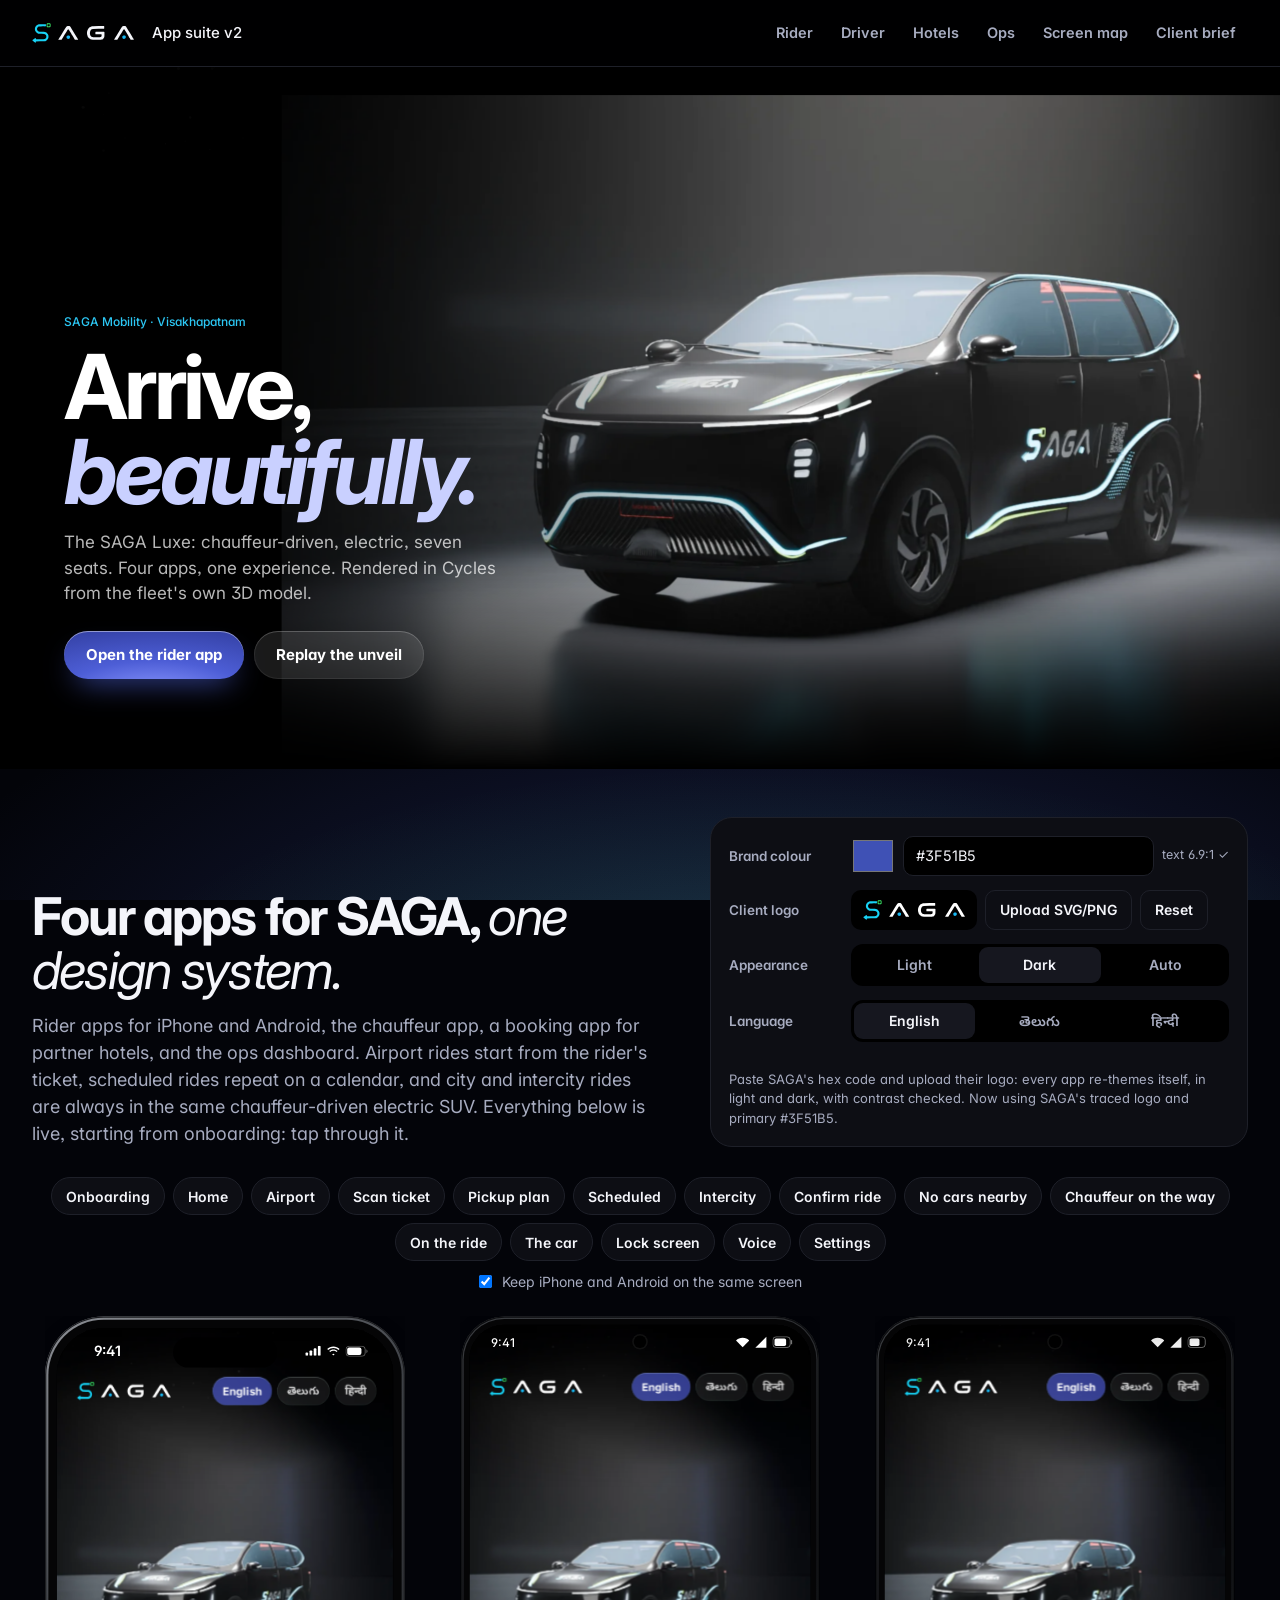
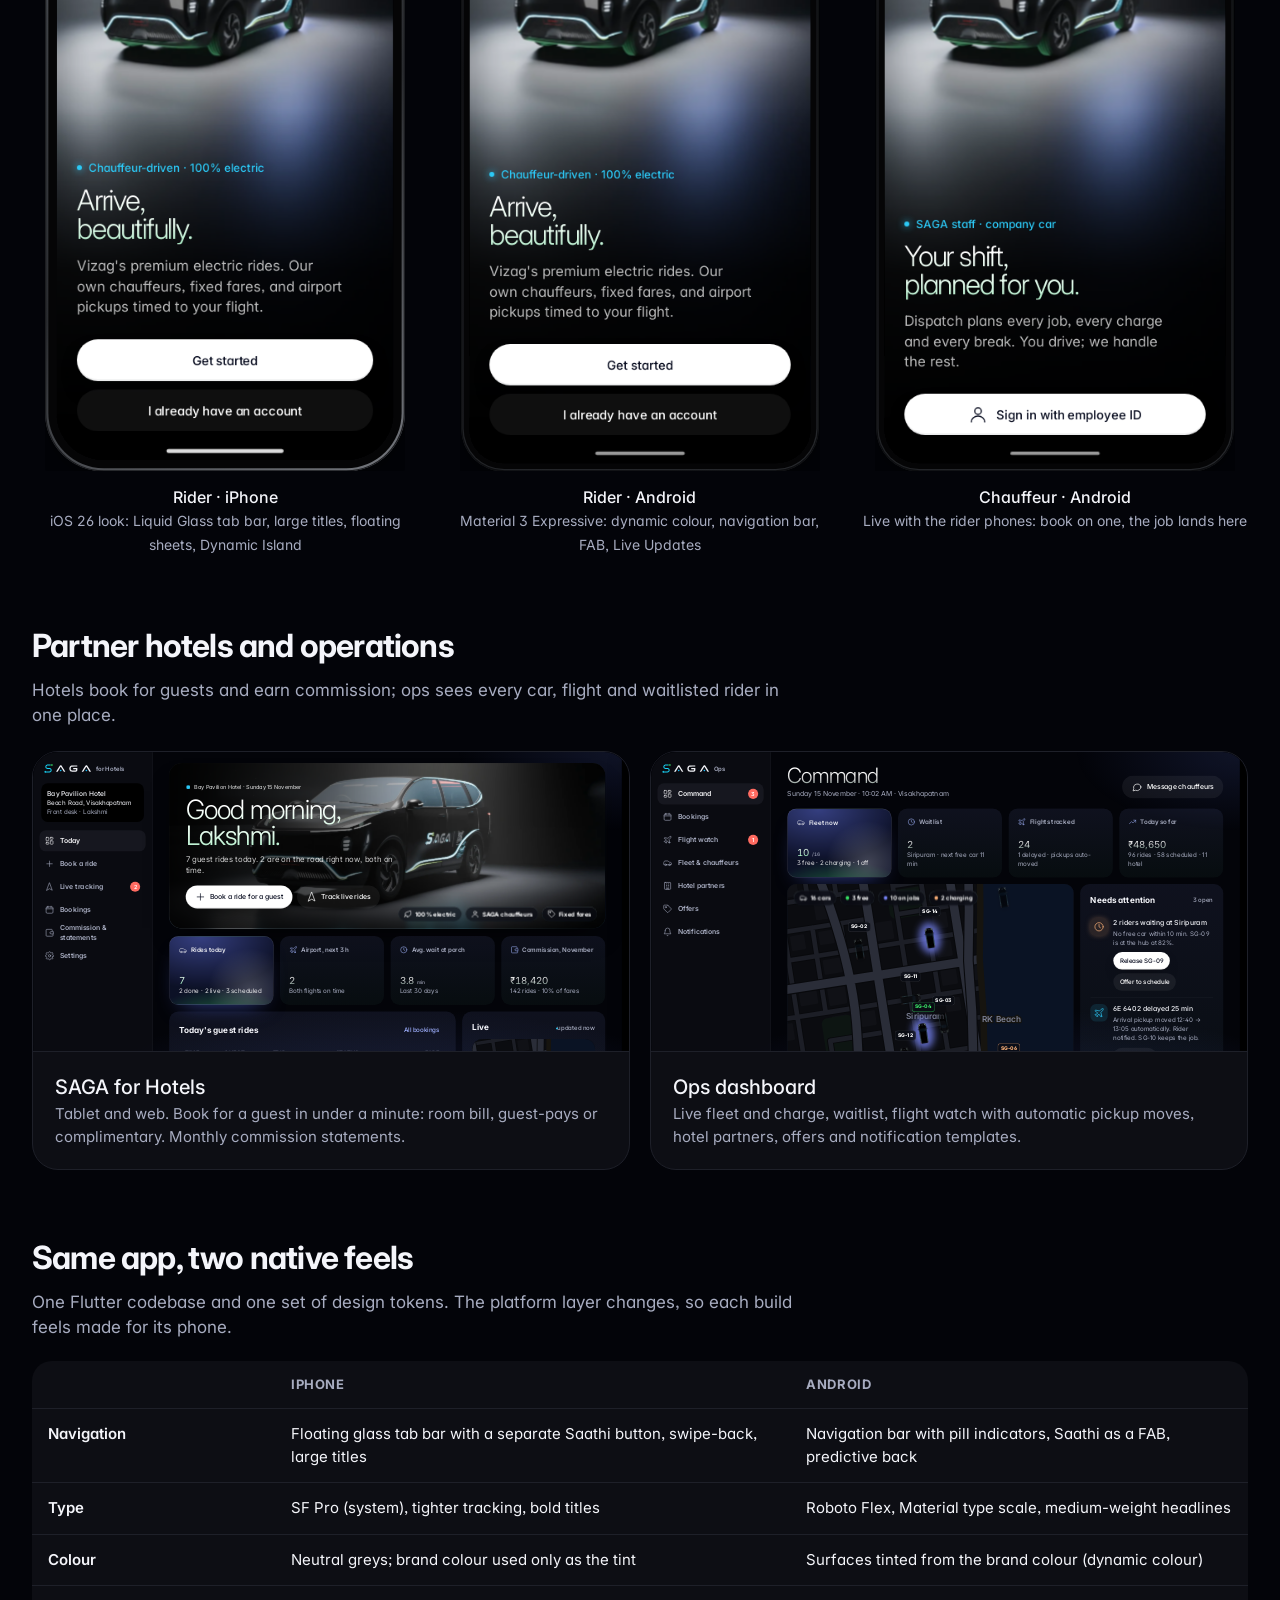
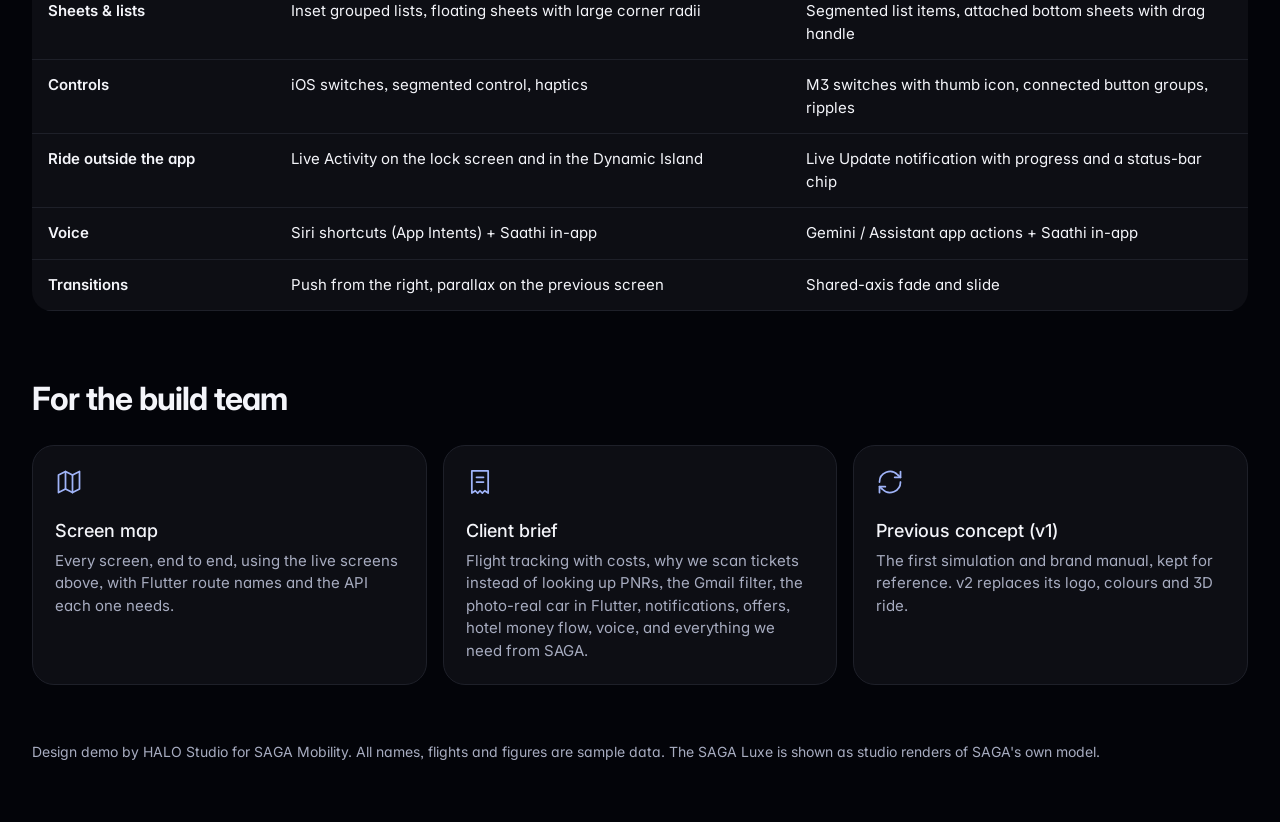
==== commit b5468ec8: "Rider welcome: light-cycle reveal (horizon line, neon floor grid, laser scan unveiling the car, flas" ====
--- a/v2/index.html
+++ b/v2/index.html
@@ -62,7 +62,7 @@
 @media (max-width:1100px){.stage3{grid-template-columns:1fr 1fr}.hero{grid-template-columns:1fr}.docs{grid-template-columns:1fr}}
 @media (max-width:760px){.wrap{padding:0 16px}.top{padding:12px 16px}.top nav{display:none}.hero h1{font-size:36px}.stage3,.cards{grid-template-columns:1fr}.ctrl .r{grid-template-columns:1fr}.diff{font-size:14px}.diff td,.diff th{padding:10px}}
 </style>
-<link rel="stylesheet" href="ds.css?v=61">
+<link rel="stylesheet" href="ds.css?v=62">
 <style>
 .expo{position:relative;height:min(78vh,760px);min-height:520px;background:#000;overflow:hidden}
 .expo .stg{position:absolute;inset:0;--camY:4%;--camX:22%}
@@ -103,9 +103,9 @@
   <div class="jump" id="jump"></div>
   <label class="mirror"><input type="checkbox" id="mirror" checked> Keep iPhone and Android on the same screen</label>
   <section class="stage3">
-    <div class="ph"><iframe id="f-ios" title="Rider app on iPhone" src="rider.html?b62&os=ios&embed=1"></iframe><div class="cap"><b>Rider · iPhone</b><span>iOS 26 look: Liquid Glass tab bar, large titles, floating sheets, Dynamic Island</span></div></div>
-    <div class="ph"><iframe id="f-and" title="Rider app on Android" src="rider.html?b62&os=android&embed=1"></iframe><div class="cap"><b>Rider · Android</b><span>Material 3 Expressive: dynamic colour, navigation bar, FAB, Live Updates</span></div></div>
-    <div class="ph"><iframe id="f-drv" title="Driver app" src="driver.html?b62&embed=1"></iframe><div class="cap"><b>Chauffeur · Android</b><span>Live with the rider phones: book on one, the job lands here</span></div></div>
+    <div class="ph"><iframe id="f-ios" title="Rider app on iPhone" src="rider.html?b63&os=ios&embed=1"></iframe><div class="cap"><b>Rider · iPhone</b><span>iOS 26 look: Liquid Glass tab bar, large titles, floating sheets, Dynamic Island</span></div></div>
+    <div class="ph"><iframe id="f-and" title="Rider app on Android" src="rider.html?b63&os=android&embed=1"></iframe><div class="cap"><b>Rider · Android</b><span>Material 3 Expressive: dynamic colour, navigation bar, FAB, Live Updates</span></div></div>
+    <div class="ph"><iframe id="f-drv" title="Driver app" src="driver.html?b63&embed=1"></iframe><div class="cap"><b>Chauffeur · Android</b><span>Live with the rider phones: book on one, the job lands here</span></div></div>
   </section>
 
   <section class="sec">
--- a/v2/ds.css
+++ b/v2/ds.css
@@ -2376,3 +2376,21 @@
 /* dock exactly as first shipped with the liquid eco key: per-tab white key, no gliding indicator */
 #tabbar .tab-ind{display:none!important}
 .tabbar.has-ind .tab.on,[data-os] .tabbar.has-ind .tab.on{background:#fff!important;color:#0A0E21!important;border-color:#fff!important;box-shadow:0 8px 20px -8px rgba(255,255,255,.35)!important}
+
+/* ---------- v8 welcome: a light-cycle reveal, from dark to ride ---------- */
+.ob .tr{position:absolute;inset:0;pointer-events:none;z-index:2;overflow:hidden}
+.ob.done .tr{display:none}
+.tr-veil{position:absolute;inset:0;background:#000;animation:trVeil 1.7s 1.05s cubic-bezier(.65,0,.3,1) both}
+@keyframes trVeil{from{clip-path:inset(0 0 0 0)}to{clip-path:inset(0 0 0 100%)}}
+.tr-scanw{position:absolute;inset:0;animation:trScan 1.7s 1.05s cubic-bezier(.65,0,.3,1) both}
+@keyframes trScan{0%{transform:translateX(-4px);opacity:0}6%,92%{opacity:1}100%{transform:translateX(100%);opacity:0}}
+.tr-scan{position:absolute;top:-10%;bottom:-10%;left:0;width:2px;background:#E6FDFF;box-shadow:0 0 10px 3px #00E5FF,0 0 40px 14px rgba(0,163,255,.65),0 0 120px 40px rgba(46,107,255,.35)}
+.tr-scan::after{content:"";position:absolute;top:0;bottom:0;right:2px;width:90px;background:linear-gradient(270deg,rgba(0,229,255,.28),transparent)}
+.tr-hz{position:absolute;left:0;right:0;top:63%;height:2px;background:linear-gradient(90deg,transparent,#00E5FF 18%,#E6FDFF 50%,#00E5FF 82%,transparent);box-shadow:0 0 16px 2px #00A3FF;transform:scaleX(0);opacity:0;animation:trHz 4.4s .2s cubic-bezier(.2,.8,.2,1) forwards}
+@keyframes trHz{0%{transform:scaleX(0);opacity:1}18%{transform:scaleX(1);opacity:1}55%{opacity:.85}100%{transform:scaleX(1);opacity:0}}
+.tr-grid{position:absolute;left:-60%;right:-60%;top:63%;height:70%;transform-origin:50% 0;transform:perspective(300px) rotateX(64deg);background:repeating-linear-gradient(90deg,rgba(0,229,255,.7) 0 1.5px,transparent 1.5px 46px),repeating-linear-gradient(0deg,rgba(0,229,255,.7) 0 1.5px,transparent 1.5px 46px);-webkit-mask:linear-gradient(180deg,#000 0%,rgba(0,0,0,.6) 40%,transparent 90%);mask:linear-gradient(180deg,#000 0%,rgba(0,0,0,.6) 40%,transparent 90%);mix-blend-mode:screen;opacity:0;animation:trGrid 4.8s .45s ease-out forwards,trGridRun .9s linear infinite}
+@keyframes trGrid{0%{opacity:0}14%{opacity:1}60%{opacity:.7}100%{opacity:0}}
+@keyframes trGridRun{to{background-position:0 46px,0 46px}}
+.tr-flash{position:absolute;inset:0;background:radial-gradient(70% 38% at 50% 48%,rgba(170,245,255,.6),rgba(46,107,255,.18) 50%,transparent 75%);opacity:0;mix-blend-mode:screen;animation:trFlash 1.1s 2.6s ease-out both}
+@keyframes trFlash{0%{opacity:0}18%{opacity:1}100%{opacity:0}}
+@media (prefers-reduced-motion:reduce){.ob .tr{display:none}}
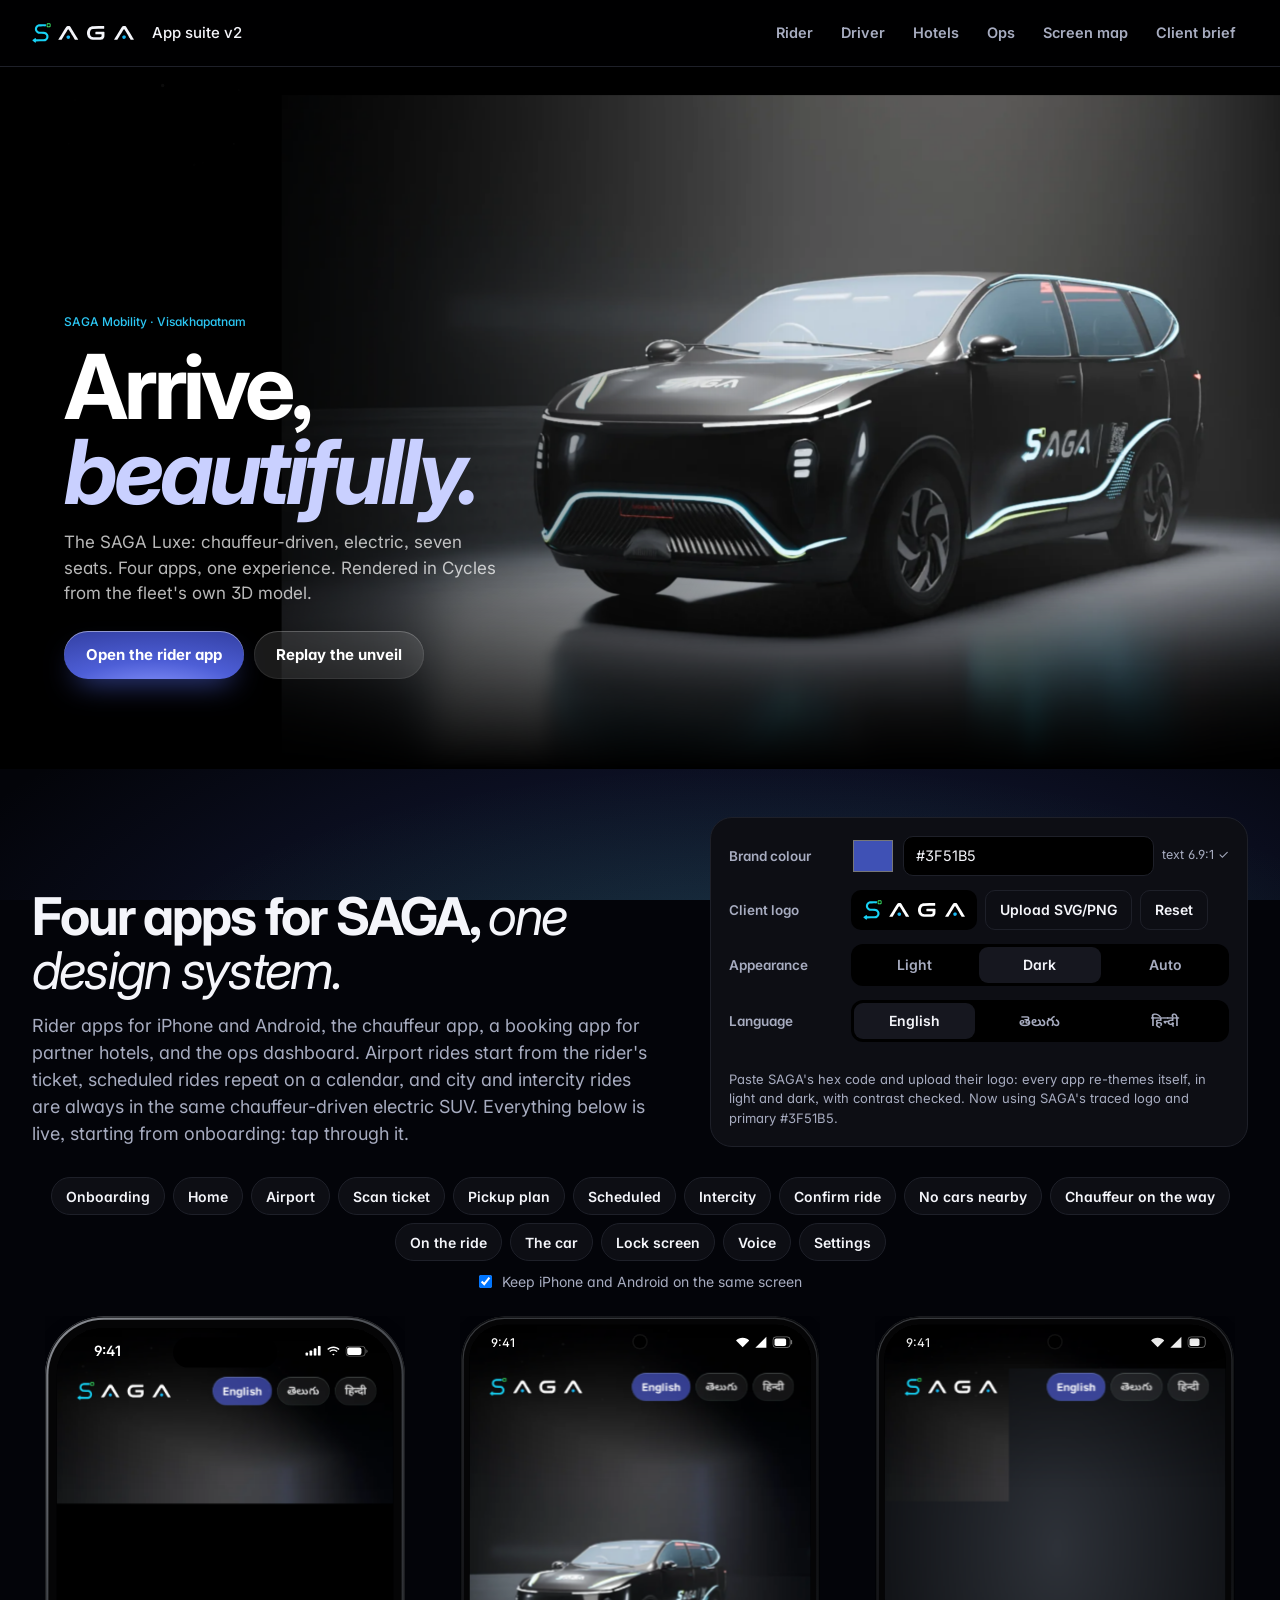
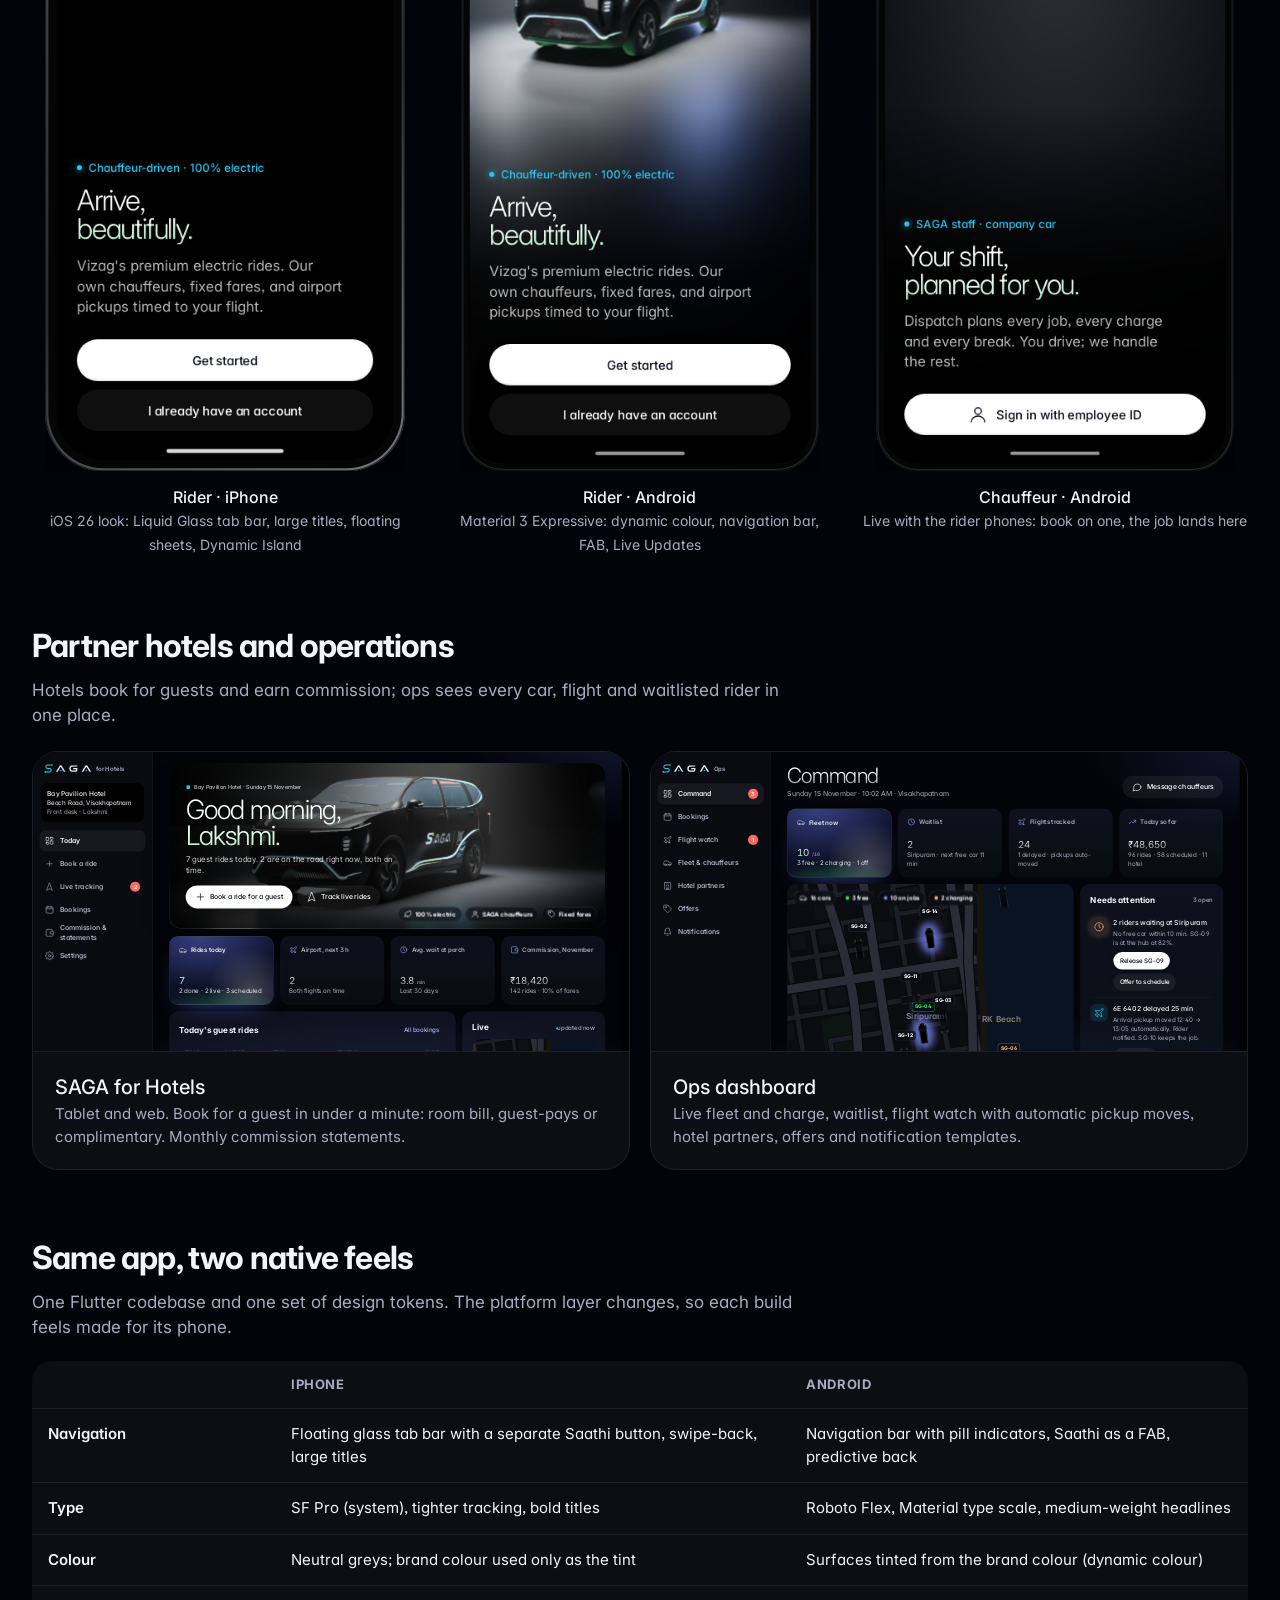
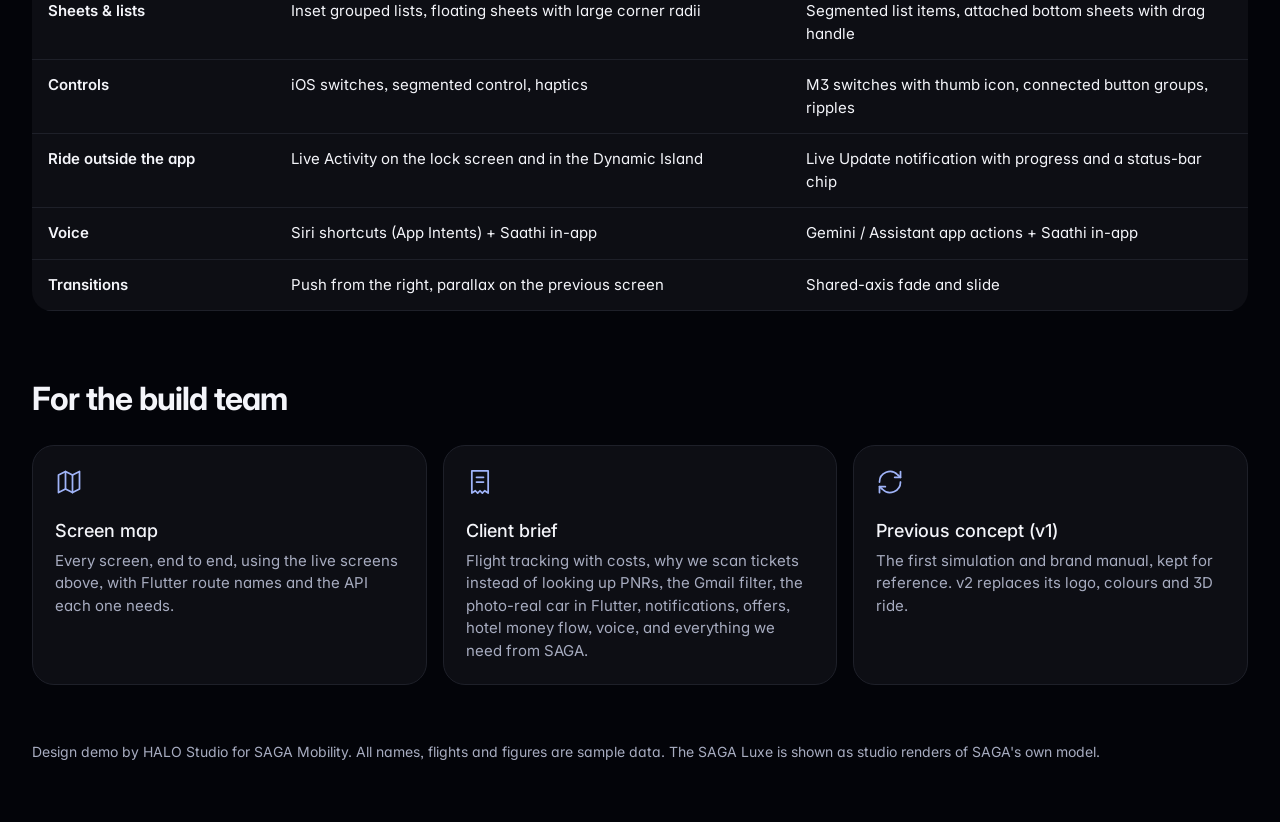
==== commit f23fa0e9: "Rider: welcome unveil restored; Start my first ride becomes a dark-to-ride launch (horizon line, neo" ====
--- a/v2/index.html
+++ b/v2/index.html
@@ -62,7 +62,7 @@
 @media (max-width:1100px){.stage3{grid-template-columns:1fr 1fr}.hero{grid-template-columns:1fr}.docs{grid-template-columns:1fr}}
 @media (max-width:760px){.wrap{padding:0 16px}.top{padding:12px 16px}.top nav{display:none}.hero h1{font-size:36px}.stage3,.cards{grid-template-columns:1fr}.ctrl .r{grid-template-columns:1fr}.diff{font-size:14px}.diff td,.diff th{padding:10px}}
 </style>
-<link rel="stylesheet" href="ds.css?v=62">
+<link rel="stylesheet" href="ds.css?v=63">
 <style>
 .expo{position:relative;height:min(78vh,760px);min-height:520px;background:#000;overflow:hidden}
 .expo .stg{position:absolute;inset:0;--camY:4%;--camX:22%}
@@ -103,9 +103,9 @@
   <div class="jump" id="jump"></div>
   <label class="mirror"><input type="checkbox" id="mirror" checked> Keep iPhone and Android on the same screen</label>
   <section class="stage3">
-    <div class="ph"><iframe id="f-ios" title="Rider app on iPhone" src="rider.html?b63&os=ios&embed=1"></iframe><div class="cap"><b>Rider · iPhone</b><span>iOS 26 look: Liquid Glass tab bar, large titles, floating sheets, Dynamic Island</span></div></div>
-    <div class="ph"><iframe id="f-and" title="Rider app on Android" src="rider.html?b63&os=android&embed=1"></iframe><div class="cap"><b>Rider · Android</b><span>Material 3 Expressive: dynamic colour, navigation bar, FAB, Live Updates</span></div></div>
-    <div class="ph"><iframe id="f-drv" title="Driver app" src="driver.html?b63&embed=1"></iframe><div class="cap"><b>Chauffeur · Android</b><span>Live with the rider phones: book on one, the job lands here</span></div></div>
+    <div class="ph"><iframe id="f-ios" title="Rider app on iPhone" src="rider.html?b64&os=ios&embed=1"></iframe><div class="cap"><b>Rider · iPhone</b><span>iOS 26 look: Liquid Glass tab bar, large titles, floating sheets, Dynamic Island</span></div></div>
+    <div class="ph"><iframe id="f-and" title="Rider app on Android" src="rider.html?b64&os=android&embed=1"></iframe><div class="cap"><b>Rider · Android</b><span>Material 3 Expressive: dynamic colour, navigation bar, FAB, Live Updates</span></div></div>
+    <div class="ph"><iframe id="f-drv" title="Driver app" src="driver.html?b64&embed=1"></iframe><div class="cap"><b>Chauffeur · Android</b><span>Live with the rider phones: book on one, the job lands here</span></div></div>
   </section>
 
   <section class="sec">
--- a/v2/ds.css
+++ b/v2/ds.css
@@ -2377,20 +2377,42 @@
 #tabbar .tab-ind{display:none!important}
 .tabbar.has-ind .tab.on,[data-os] .tabbar.has-ind .tab.on{background:#fff!important;color:#0A0E21!important;border-color:#fff!important;box-shadow:0 8px 20px -8px rgba(255,255,255,.35)!important}
 
-/* ---------- v8 welcome: a light-cycle reveal, from dark to ride ---------- */
-.ob .tr{position:absolute;inset:0;pointer-events:none;z-index:2;overflow:hidden}
-.ob.done .tr{display:none}
-.tr-veil{position:absolute;inset:0;background:#000;animation:trVeil 1.7s 1.05s cubic-bezier(.65,0,.3,1) both}
-@keyframes trVeil{from{clip-path:inset(0 0 0 0)}to{clip-path:inset(0 0 0 100%)}}
-.tr-scanw{position:absolute;inset:0;animation:trScan 1.7s 1.05s cubic-bezier(.65,0,.3,1) both}
-@keyframes trScan{0%{transform:translateX(-4px);opacity:0}6%,92%{opacity:1}100%{transform:translateX(100%);opacity:0}}
-.tr-scan{position:absolute;top:-10%;bottom:-10%;left:0;width:2px;background:#E6FDFF;box-shadow:0 0 10px 3px #00E5FF,0 0 40px 14px rgba(0,163,255,.65),0 0 120px 40px rgba(46,107,255,.35)}
-.tr-scan::after{content:"";position:absolute;top:0;bottom:0;right:2px;width:90px;background:linear-gradient(270deg,rgba(0,229,255,.28),transparent)}
-.tr-hz{position:absolute;left:0;right:0;top:63%;height:2px;background:linear-gradient(90deg,transparent,#00E5FF 18%,#E6FDFF 50%,#00E5FF 82%,transparent);box-shadow:0 0 16px 2px #00A3FF;transform:scaleX(0);opacity:0;animation:trHz 4.4s .2s cubic-bezier(.2,.8,.2,1) forwards}
-@keyframes trHz{0%{transform:scaleX(0);opacity:1}18%{transform:scaleX(1);opacity:1}55%{opacity:.85}100%{transform:scaleX(1);opacity:0}}
-.tr-grid{position:absolute;left:-60%;right:-60%;top:63%;height:70%;transform-origin:50% 0;transform:perspective(300px) rotateX(64deg);background:repeating-linear-gradient(90deg,rgba(0,229,255,.7) 0 1.5px,transparent 1.5px 46px),repeating-linear-gradient(0deg,rgba(0,229,255,.7) 0 1.5px,transparent 1.5px 46px);-webkit-mask:linear-gradient(180deg,#000 0%,rgba(0,0,0,.6) 40%,transparent 90%);mask:linear-gradient(180deg,#000 0%,rgba(0,0,0,.6) 40%,transparent 90%);mix-blend-mode:screen;opacity:0;animation:trGrid 4.8s .45s ease-out forwards,trGridRun .9s linear infinite}
-@keyframes trGrid{0%{opacity:0}14%{opacity:1}60%{opacity:.7}100%{opacity:0}}
-@keyframes trGridRun{to{background-position:0 46px,0 46px}}
-.tr-flash{position:absolute;inset:0;background:radial-gradient(70% 38% at 50% 48%,rgba(170,245,255,.6),rgba(46,107,255,.18) 50%,transparent 75%);opacity:0;mix-blend-mode:screen;animation:trFlash 1.1s 2.6s ease-out both}
-@keyframes trFlash{0%{opacity:0}18%{opacity:1}100%{opacity:0}}
-@media (prefers-reduced-motion:reduce){.ob .tr{display:none}}
+
+
+/* ---------- v8 ready: "Start my first ride" as a dark-to-ride launch ---------- */
+.rd .tr{position:absolute;inset:0;pointer-events:none;z-index:1;overflow:hidden}
+.rd-drl{filter:brightness(.55)}
+.rd.go .rd-drl{filter:none;transition:filter .5s}
+.rd .tr-hz{position:absolute;left:0;right:0;top:56%;height:2px;background:linear-gradient(90deg,transparent,#00E5FF 18%,#E6FDFF 50%,#00E5FF 82%,transparent);box-shadow:0 0 16px 2px #00A3FF;transform:scaleX(0);opacity:0}
+.rd.go .tr-hz{animation:rHz 2.6s cubic-bezier(.2,.8,.2,1) forwards}
+@keyframes rHz{0%{transform:scaleX(0);opacity:1}22%{transform:scaleX(1);opacity:1}70%{opacity:.7}100%{transform:scaleX(1);opacity:0}}
+.rd .tr-grid{position:absolute;left:-60%;right:-60%;top:56%;height:60%;transform-origin:50% 0;transform:perspective(300px) rotateX(64deg);background:repeating-linear-gradient(90deg,rgba(0,229,255,.75) 0 1.5px,transparent 1.5px 46px),repeating-linear-gradient(0deg,rgba(0,229,255,.75) 0 1.5px,transparent 1.5px 46px);-webkit-mask:linear-gradient(180deg,#000,rgba(0,0,0,.5) 45%,transparent 90%);mask:linear-gradient(180deg,#000,rgba(0,0,0,.5) 45%,transparent 90%);mix-blend-mode:screen;opacity:0}
+.rd.go .tr-grid{animation:rGrid 3s .15s ease-out forwards,rGridRun .8s linear infinite}
+.rd.drive .tr-grid{animation:rGrid 3s .15s ease-out forwards,rGridRun .22s linear infinite}
+@keyframes rGrid{0%{opacity:0}18%{opacity:1}75%{opacity:.75}100%{opacity:.35}}
+@keyframes rGridRun{to{background-position:0 46px,0 46px}}
+.rd .tr-scanw{position:absolute;inset:0;opacity:0}
+.rd.go .tr-scanw{animation:rScan 1s .25s cubic-bezier(.65,0,.3,1) both}
+@keyframes rScan{0%{transform:translateX(-4px);opacity:0}8%,90%{opacity:1}100%{transform:translateX(100%);opacity:0}}
+.rd .tr-scan{position:absolute;top:-10%;bottom:-10%;left:0;width:2px;background:#E6FDFF;box-shadow:0 0 10px 3px #00E5FF,0 0 40px 14px rgba(0,163,255,.65),0 0 120px 40px rgba(46,107,255,.35)}
+.rd .tr-scan::after{content:"";position:absolute;top:0;bottom:0;right:2px;width:90px;background:linear-gradient(270deg,rgba(0,229,255,.3),transparent)}
+/* the LED livery is revealed by the laser, not faded in */
+.rd .rd-led{opacity:1!important;clip-path:inset(0 100% 0 0);transition:none!important}
+.rd.go .rd-led{animation:rLed 1s .25s cubic-bezier(.65,0,.3,1) forwards}
+@keyframes rLed{to{clip-path:inset(0 0 0 0)}}
+/* light streaks rush past as the car launches */
+.rd-streaks{position:absolute;inset:0;opacity:0}
+.rd.drive .rd-streaks{opacity:1}
+.rd-streaks b{position:absolute;left:50%;height:2px;width:46%;border-radius:2px;background:linear-gradient(90deg,transparent,#7FDBFF,#E6FDFF);box-shadow:0 0 10px #00A3FF;opacity:0;transform-origin:0 50%}
+.rd.drive .rd-streaks b{animation:rStreak .55s cubic-bezier(.5,0,.8,.4) infinite}
+.rd-streaks b:nth-child(1){top:38%;--r:-14deg;animation-delay:.0s!important}
+.rd-streaks b:nth-child(2){top:46%;--r:-4deg;animation-delay:.18s!important}
+.rd-streaks b:nth-child(3){top:62%;--r:12deg;animation-delay:.08s!important}
+.rd-streaks b:nth-child(4){top:38%;--r:194deg;animation-delay:.27s!important}
+.rd-streaks b:nth-child(5){top:50%;--r:182deg;animation-delay:.12s!important}
+.rd-streaks b:nth-child(6){top:64%;--r:168deg;animation-delay:.33s!important}
+@keyframes rStreak{0%{transform:rotate(var(--r)) translateX(0) scaleX(.1);opacity:0}30%{opacity:1}100%{transform:rotate(var(--r)) translateX(60%) scaleX(1);opacity:0}}
+.rd .tr-flash{position:absolute;inset:0;background:radial-gradient(70% 40% at 50% 52%,rgba(170,245,255,.55),rgba(46,107,255,.16) 50%,transparent 75%);opacity:0;mix-blend-mode:screen}
+.rd.go .tr-flash{animation:rFlash .9s 1.1s ease-out both}
+@keyframes rFlash{0%{opacity:0}20%{opacity:1}100%{opacity:0}}
+@media (prefers-reduced-motion:reduce){.rd .tr{display:none}}
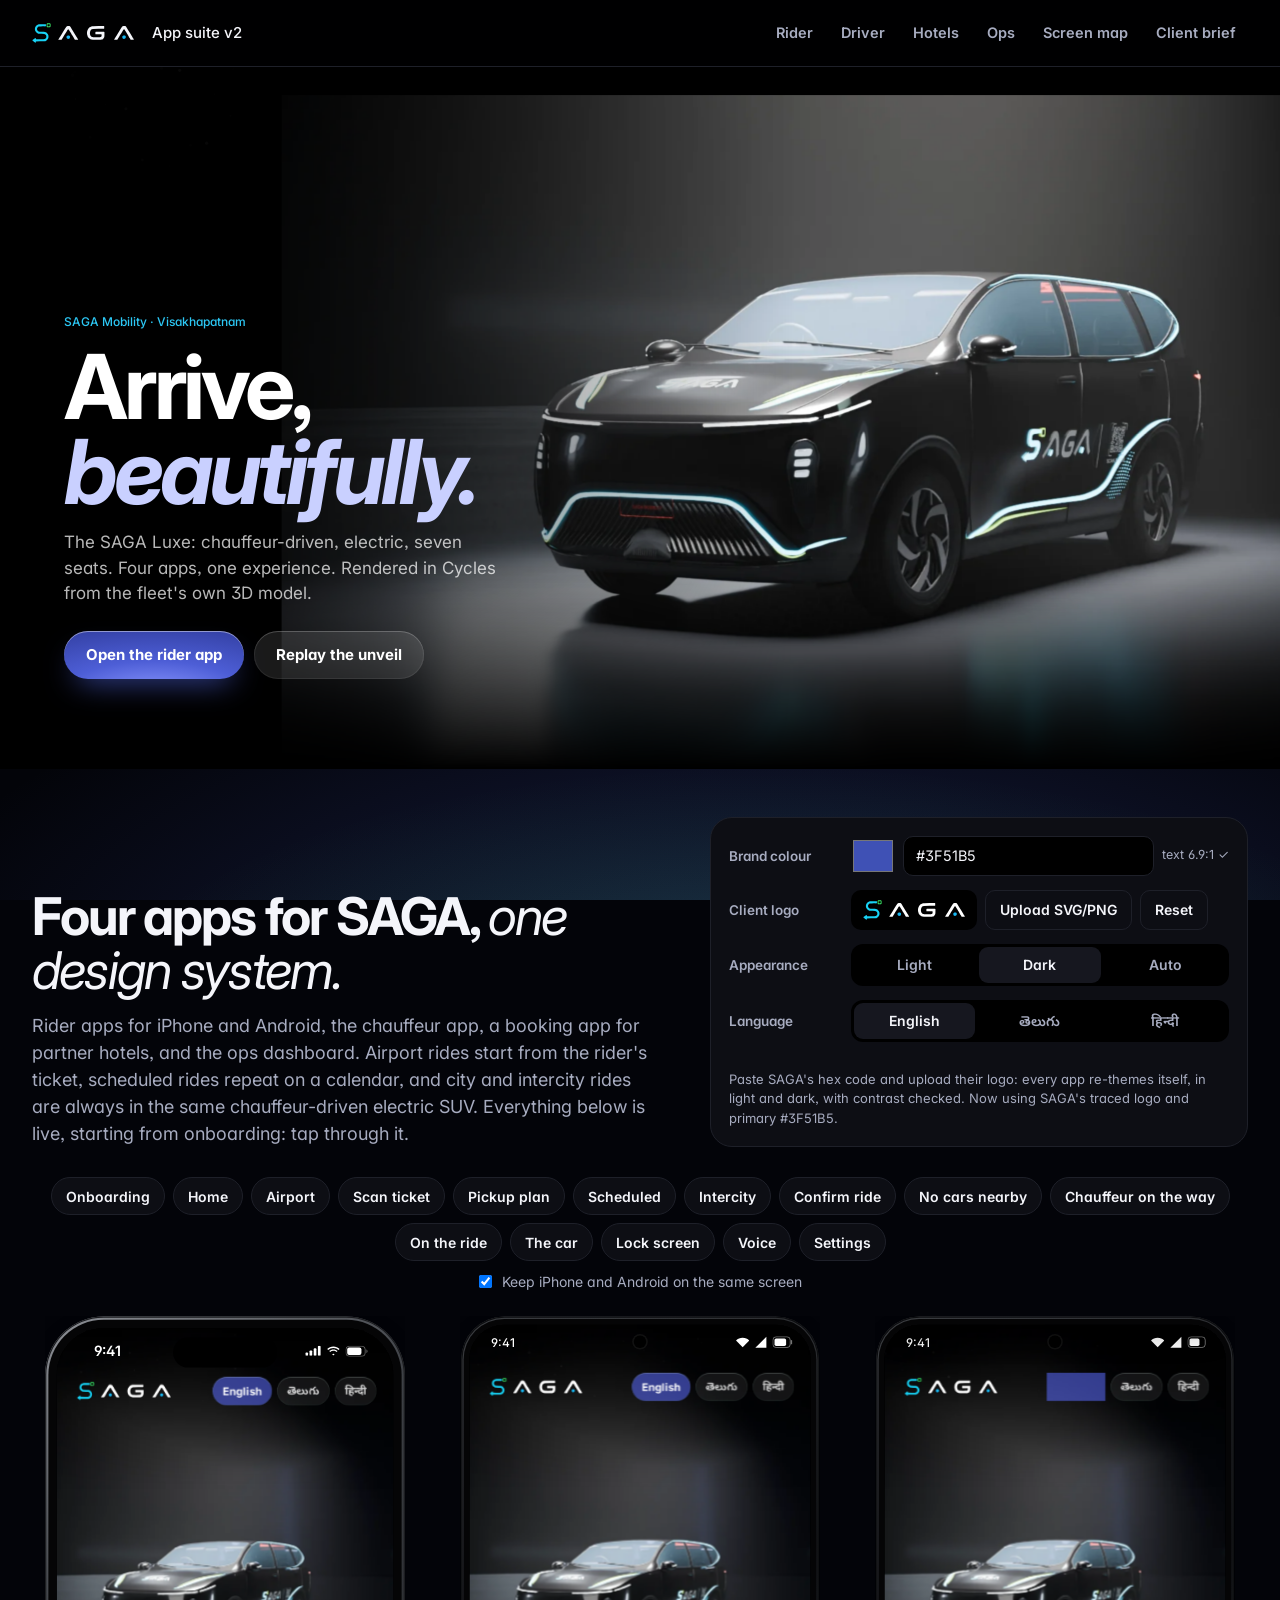
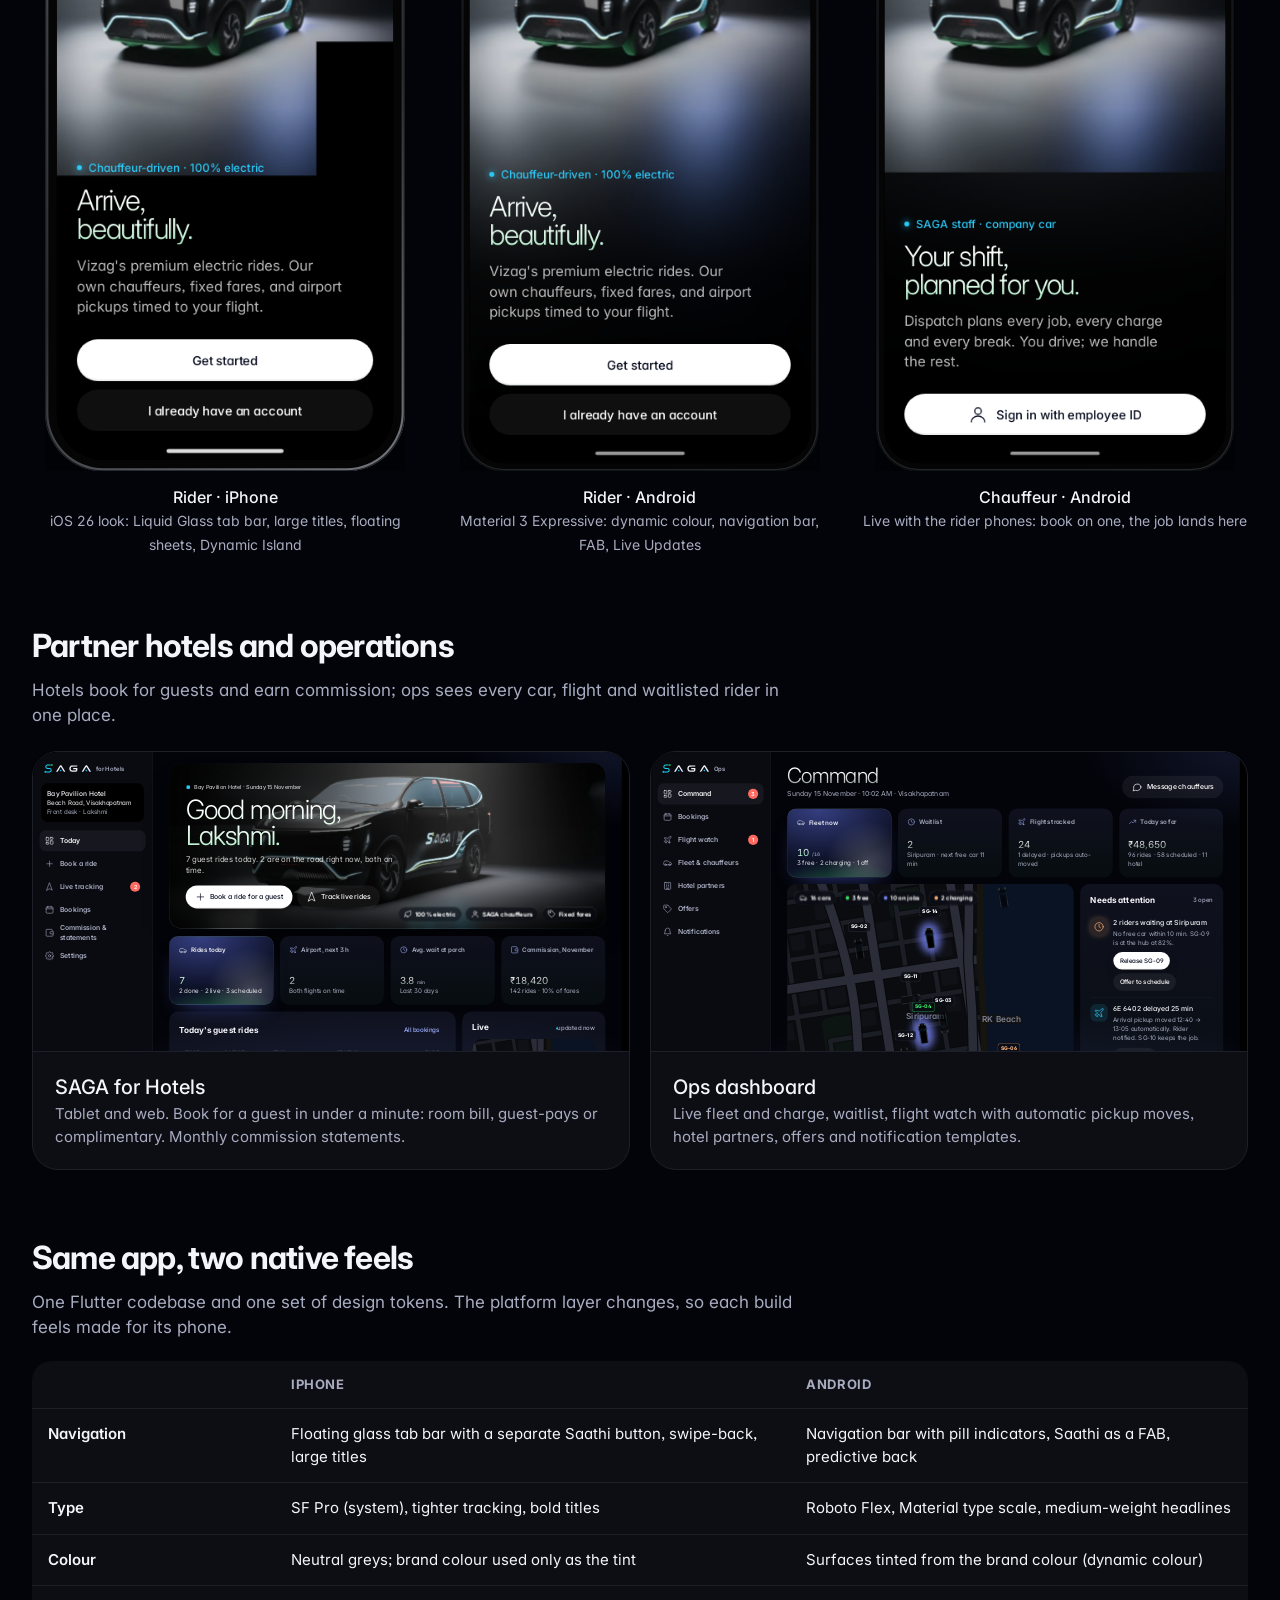
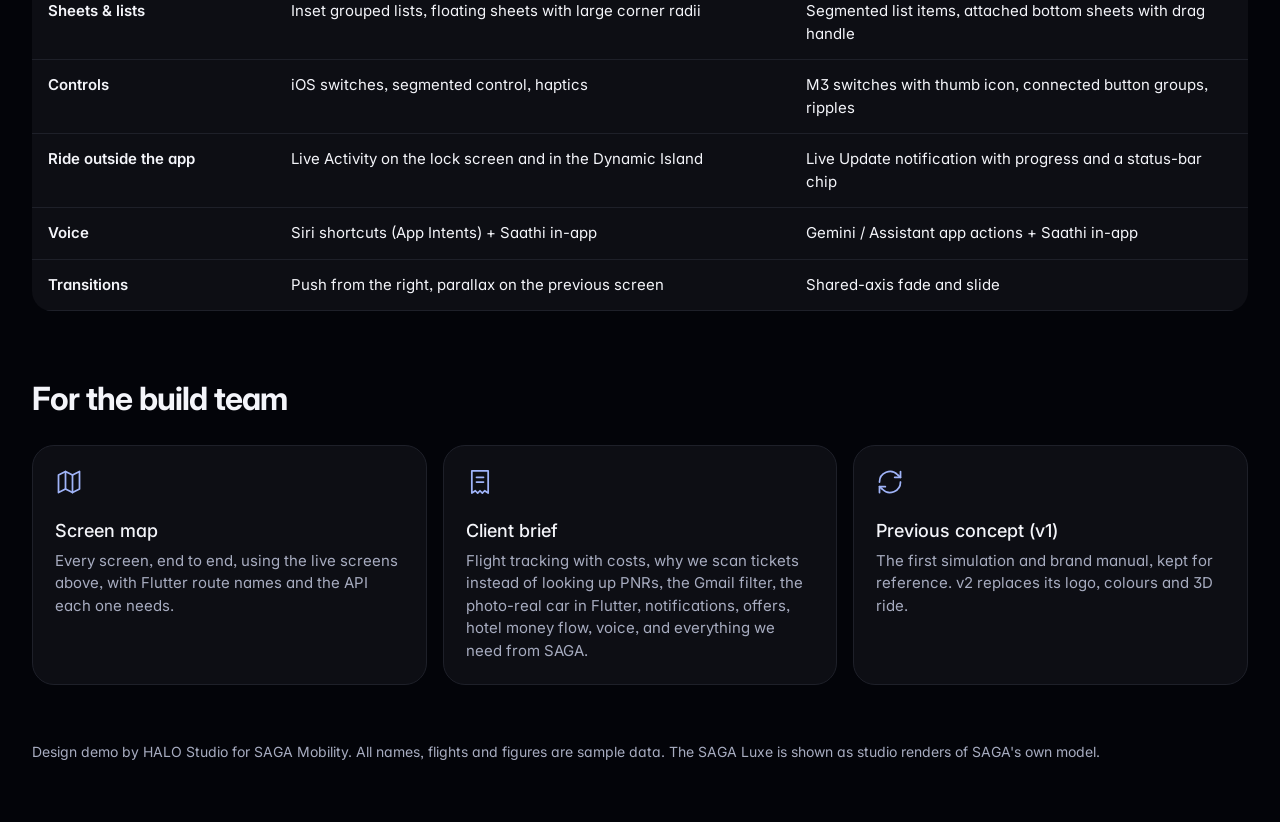
==== commit 66b30e82: "Rider: Start my first ride as one continuous cinematic shot (runway lights, DRL, LED decals, stage l" ====
--- a/v2/index.html
+++ b/v2/index.html
@@ -62,7 +62,7 @@
 @media (max-width:1100px){.stage3{grid-template-columns:1fr 1fr}.hero{grid-template-columns:1fr}.docs{grid-template-columns:1fr}}
 @media (max-width:760px){.wrap{padding:0 16px}.top{padding:12px 16px}.top nav{display:none}.hero h1{font-size:36px}.stage3,.cards{grid-template-columns:1fr}.ctrl .r{grid-template-columns:1fr}.diff{font-size:14px}.diff td,.diff th{padding:10px}}
 </style>
-<link rel="stylesheet" href="ds.css?v=63">
+<link rel="stylesheet" href="ds.css?v=65">
 <style>
 .expo{position:relative;height:min(78vh,760px);min-height:520px;background:#000;overflow:hidden}
 .expo .stg{position:absolute;inset:0;--camY:4%;--camX:22%}
@@ -103,9 +103,9 @@
   <div class="jump" id="jump"></div>
   <label class="mirror"><input type="checkbox" id="mirror" checked> Keep iPhone and Android on the same screen</label>
   <section class="stage3">
-    <div class="ph"><iframe id="f-ios" title="Rider app on iPhone" src="rider.html?b64&os=ios&embed=1"></iframe><div class="cap"><b>Rider · iPhone</b><span>iOS 26 look: Liquid Glass tab bar, large titles, floating sheets, Dynamic Island</span></div></div>
-    <div class="ph"><iframe id="f-and" title="Rider app on Android" src="rider.html?b64&os=android&embed=1"></iframe><div class="cap"><b>Rider · Android</b><span>Material 3 Expressive: dynamic colour, navigation bar, FAB, Live Updates</span></div></div>
-    <div class="ph"><iframe id="f-drv" title="Driver app" src="driver.html?b64&embed=1"></iframe><div class="cap"><b>Chauffeur · Android</b><span>Live with the rider phones: book on one, the job lands here</span></div></div>
+    <div class="ph"><iframe id="f-ios" title="Rider app on iPhone" src="rider.html?b67&os=ios&embed=1"></iframe><div class="cap"><b>Rider · iPhone</b><span>iOS 26 look: Liquid Glass tab bar, large titles, floating sheets, Dynamic Island</span></div></div>
+    <div class="ph"><iframe id="f-and" title="Rider app on Android" src="rider.html?b67&os=android&embed=1"></iframe><div class="cap"><b>Rider · Android</b><span>Material 3 Expressive: dynamic colour, navigation bar, FAB, Live Updates</span></div></div>
+    <div class="ph"><iframe id="f-drv" title="Driver app" src="driver.html?b67&embed=1"></iframe><div class="cap"><b>Chauffeur · Android</b><span>Live with the rider phones: book on one, the job lands here</span></div></div>
   </section>
 
   <section class="sec">
--- a/v2/ds.css
+++ b/v2/ds.css
@@ -2416,3 +2416,46 @@
 .rd.go .tr-flash{animation:rFlash .9s 1.1s ease-out both}
 @keyframes rFlash{0%{opacity:0}20%{opacity:1}100%{opacity:0}}
 @media (prefers-reduced-motion:reduce){.rd .tr{display:none}}
+
+/* ---------- v9 ready: one continuous cinematic shot, then the title card ---------- */
+.rd{background:#000}
+.rd .rd-cv{opacity:1!important;transition:filter 1s ease}
+.rd.title .rd-cv{filter:brightness(.35) blur(2px)}
+.rd .rd-shade{transition:opacity .6s}
+.rd.go .rd-shade{opacity:.35}
+.rd-title{position:absolute;inset:0;z-index:5;display:flex;flex-direction:column;align-items:center;justify-content:center;gap:6px;text-align:center;pointer-events:none;opacity:0}
+.rd.title .rd-title{opacity:1}
+.rd-mark{display:block;height:44px;margin-bottom:18px}
+.rd-mark svg{height:44px;width:auto}
+.rd-title small{font-size:12px;letter-spacing:.42em;text-transform:uppercase;color:rgba(255,255,255,.6);opacity:0}
+.rd-title b{font-size:30px;font-weight:300;letter-spacing:.02em;background:linear-gradient(90deg,#7FDBFF,#fff 45%,#B9F5CC);-webkit-background-clip:text;background-clip:text;color:transparent;opacity:0}
+.rd-rule{display:block;width:140px;height:1px;margin-top:14px;background:linear-gradient(90deg,transparent,#00E5FF,transparent);box-shadow:0 0 12px #00A3FF;transform:scaleX(0)}
+.rd.title .rd-title small{animation:rdIn .8s .55s cubic-bezier(.2,.8,.2,1) forwards}
+.rd.title .rd-title b{animation:rdTrack 1.2s .75s cubic-bezier(.2,.8,.2,1) forwards}
+.rd.title .rd-rule{animation:rdRule 1s 1.1s cubic-bezier(.2,.8,.2,1) forwards}
+@keyframes rdIn{from{opacity:0;transform:translateY(8px)}to{opacity:1;transform:none}}
+@keyframes rdTrack{from{opacity:0;letter-spacing:.3em;filter:blur(6px)}to{opacity:1;letter-spacing:.02em;filter:none}}
+@keyframes rdRule{to{transform:scaleX(1)}}
+.rd.out{opacity:0;transform:scale(1.04);transition:opacity .55s ease,transform .6s ease}
+
+/* ---------- sign in: a glass SAGA rider pass that fills in as you type ---------- */
+.si-pass{position:relative;padding:62px 22px 6px;perspective:900px}
+.si-pass::before{content:"";position:absolute;left:10%;right:10%;top:40px;height:220px;border-radius:50%;background:radial-gradient(closest-side,rgba(46,107,255,.45),rgba(0,229,255,.12) 60%,transparent);filter:blur(18px);z-index:0}
+.sp-card{position:relative;z-index:1;height:196px;border-radius:24px;padding:18px 20px;display:flex;flex-direction:column;justify-content:space-between;overflow:hidden;color:#fff;background:radial-gradient(120% 120% at 100% 0%,#4F6DFF 0%,#2541E0 40%,#152294 75%,#0B1257 100%);box-shadow:inset 0 1px 0 rgba(255,255,255,.35),inset 0 0 0 1px rgba(255,255,255,.12),0 30px 60px -24px rgba(36,73,240,.9);transform:rotateX(8deg) rotateY(-6deg);animation:spFloat 6s ease-in-out infinite}
+@keyframes spFloat{50%{transform:rotateX(4deg) rotateY(5deg) translateY(-4px)}}
+.sp-card::after{content:"";position:absolute;right:-40px;bottom:-60px;width:220px;height:220px;border-radius:50%;border:1px solid rgba(255,255,255,.14);box-shadow:0 0 0 26px rgba(255,255,255,.03),0 0 0 54px rgba(255,255,255,.02)}
+.sp-top{display:flex;align-items:center;justify-content:space-between}
+.sp-top .logo-svg{height:16px;width:auto}
+.sp-chip{width:36px;height:28px;border-radius:7px;background:linear-gradient(135deg,#E8F7FF,#9FD8F5);display:grid;grid-template-rows:repeat(3,1fr);padding:5px 6px;gap:3px;box-shadow:inset 0 0 0 1px rgba(0,0,0,.08)}
+.sp-chip i{border-radius:2px;background:rgba(11,18,87,.25)}
+.sp-num{font-size:23px;font-weight:400;letter-spacing:.08em;text-shadow:0 2px 10px rgba(0,0,0,.25)}
+.sp-num.tick{animation:spTick .25s ease-out}
+@keyframes spTick{40%{text-shadow:0 0 14px rgba(160,230,255,.9)}}
+.sp-bot{display:flex;align-items:flex-end;justify-content:space-between}
+.sp-bot small{display:block;font-size:10.5px;letter-spacing:.14em;text-transform:uppercase;opacity:.65}
+.sp-bot b{font-size:14px;font-weight:500}
+.sp-eco{display:inline-flex;align-items:center;gap:5px;height:26px;padding:0 10px;border-radius:999px;font-size:11.5px;font-weight:600;color:#BFF5D0;background:rgba(59,234,104,.18)}
+.sp-eco .ic{width:13px;height:13px}
+.sp-sheen{position:absolute;inset:-50%;background:linear-gradient(115deg,transparent 40%,rgba(255,255,255,.22) 50%,transparent 60%);transform:translateX(-60%);animation:spSheen 5s 1s ease-in-out infinite;pointer-events:none}
+@keyframes spSheen{0%{transform:translateX(-60%)}35%,100%{transform:translateX(60%)}}
+.si-body{position:relative;z-index:1;padding-top:22px!important}
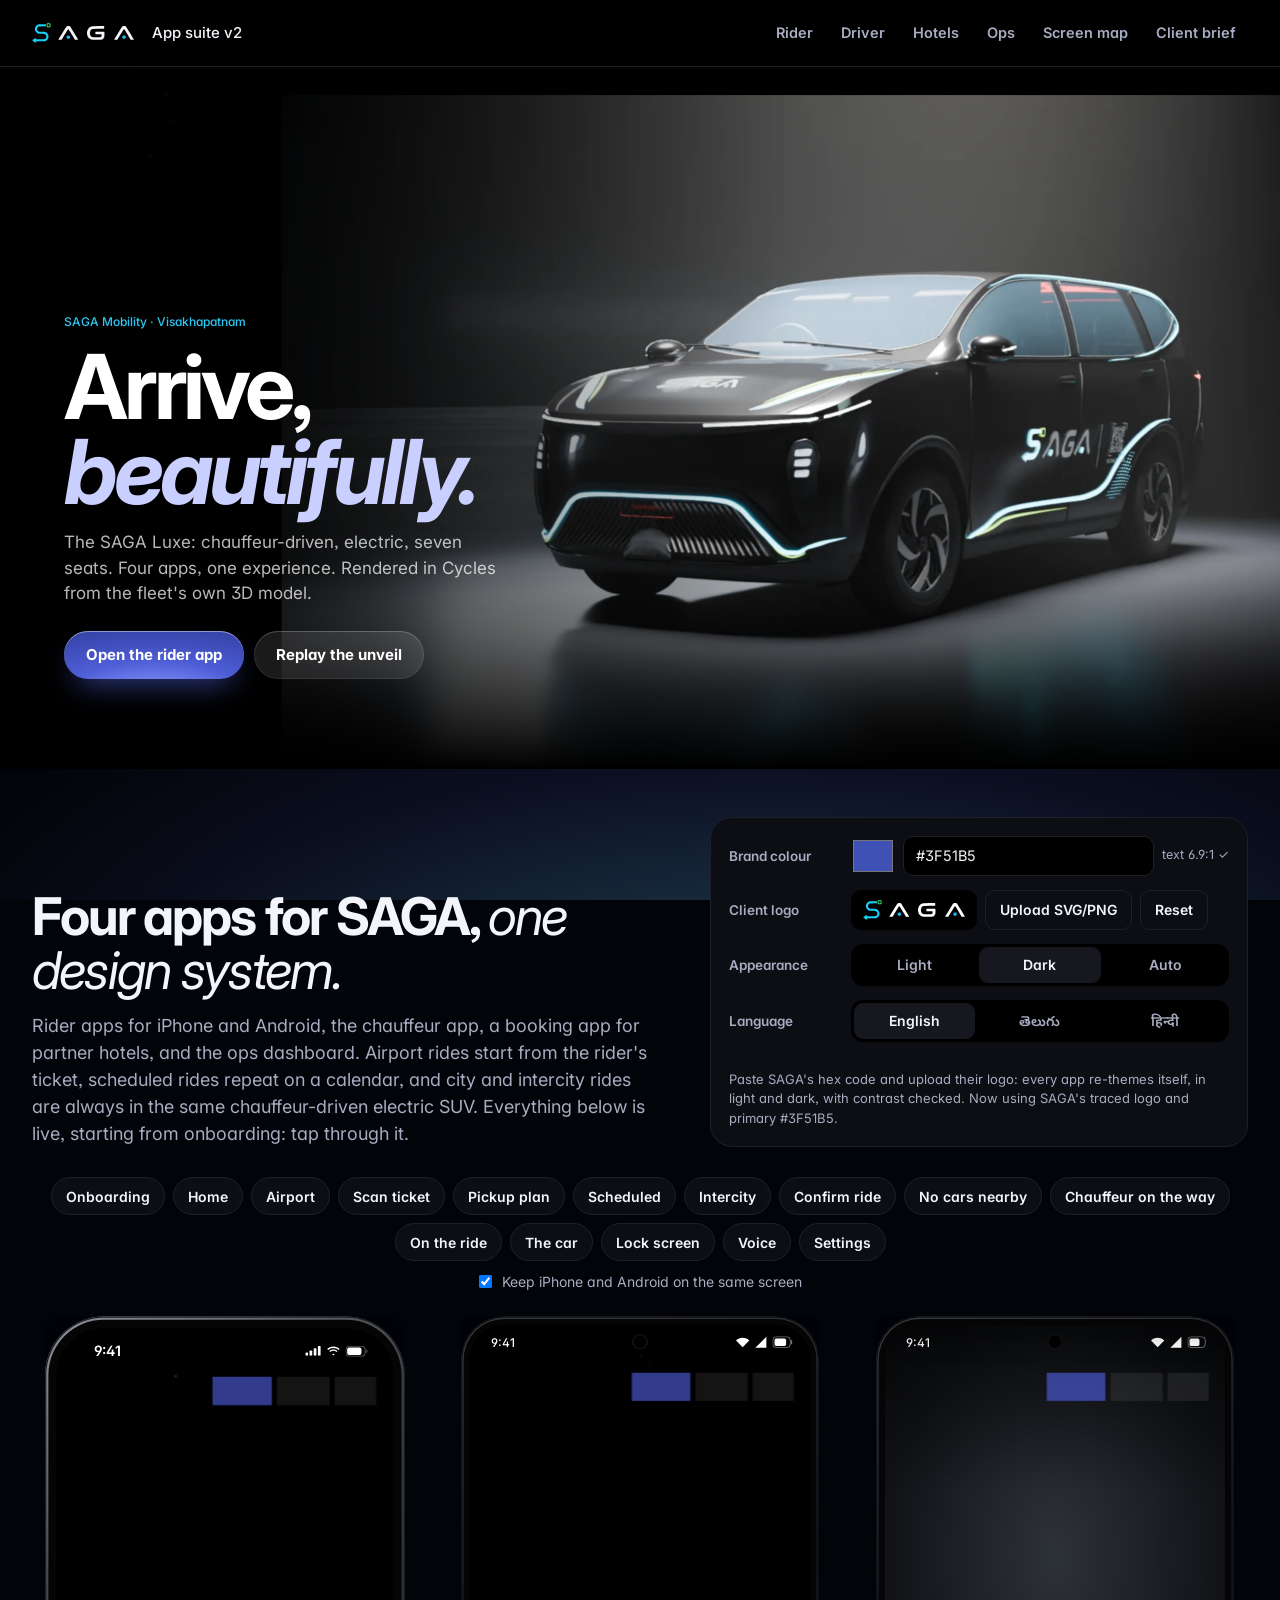
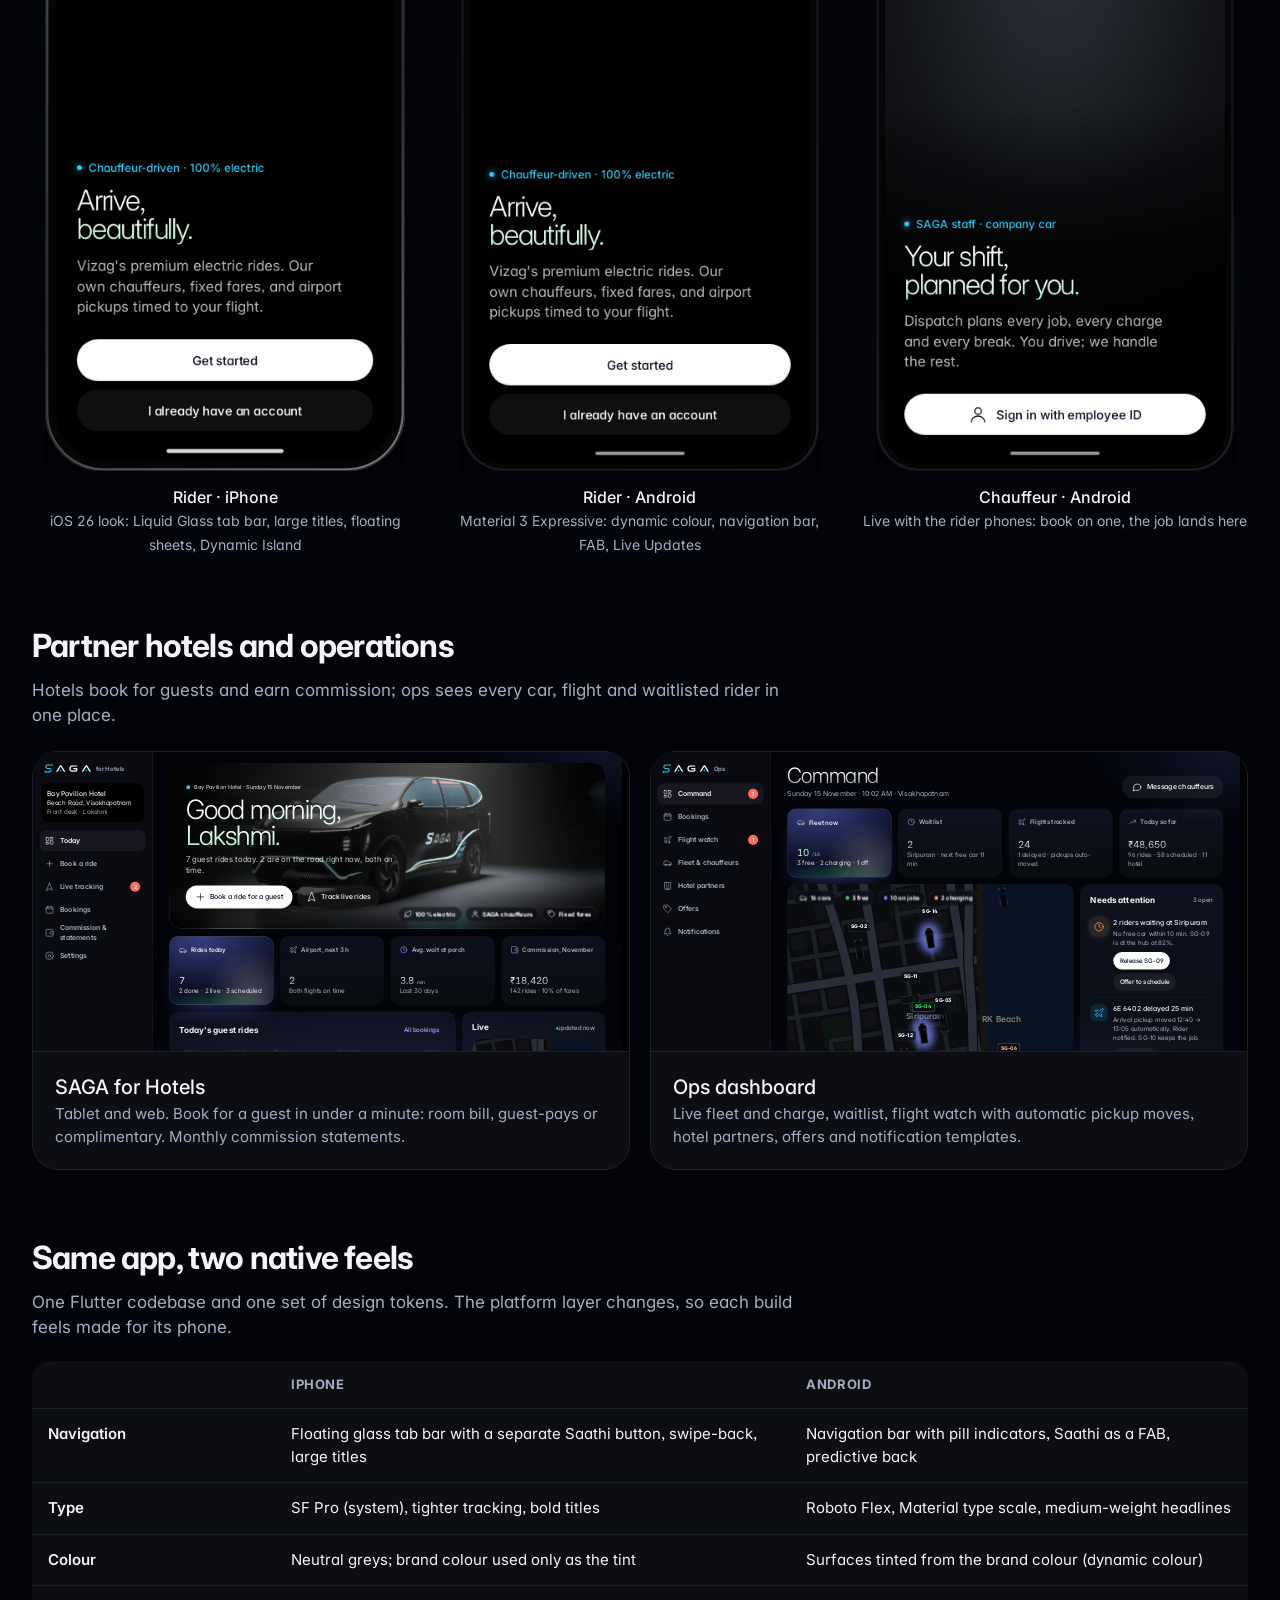
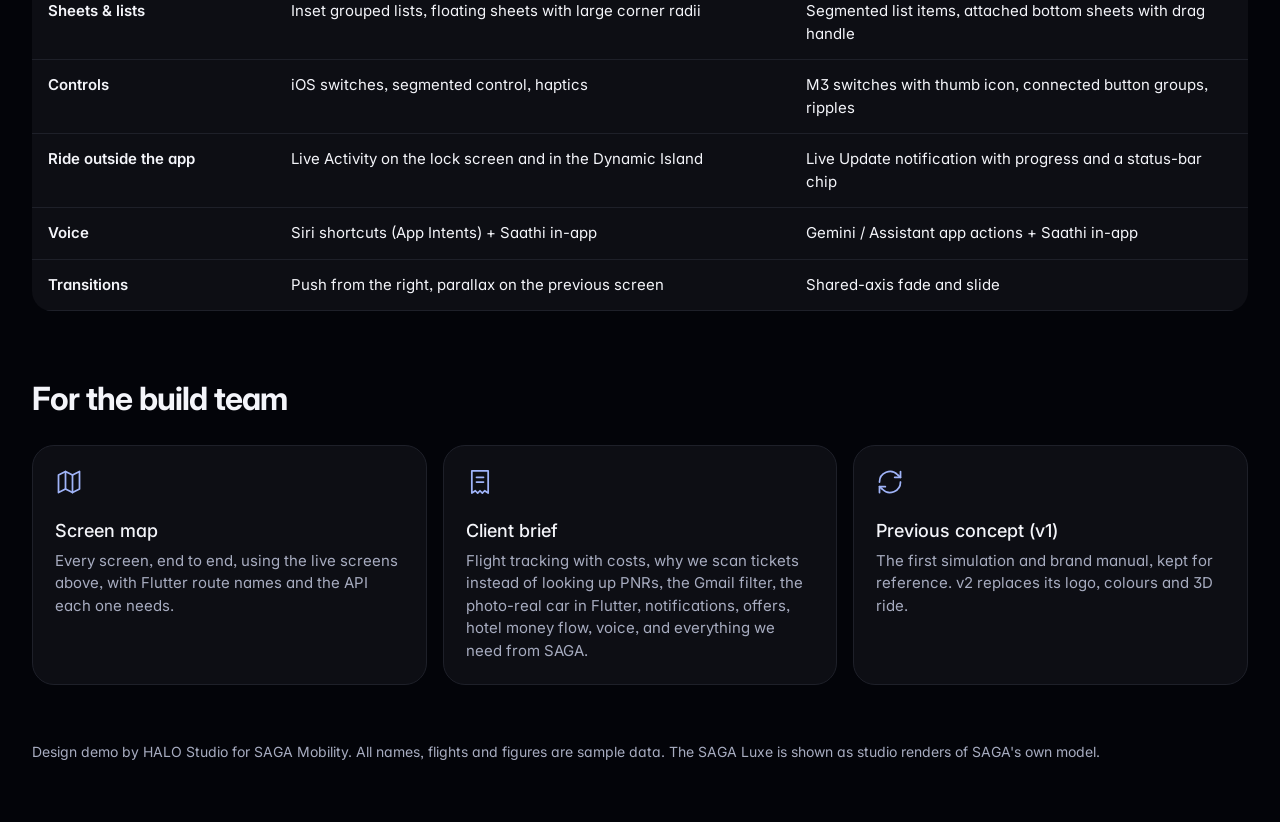
==== commit 85f56d85: "Rider: subtle synthesized sounds (taps, selections, eco bubble, payment chime, scored launch) with a" ====
--- a/v2/index.html
+++ b/v2/index.html
@@ -62,7 +62,7 @@
 @media (max-width:1100px){.stage3{grid-template-columns:1fr 1fr}.hero{grid-template-columns:1fr}.docs{grid-template-columns:1fr}}
 @media (max-width:760px){.wrap{padding:0 16px}.top{padding:12px 16px}.top nav{display:none}.hero h1{font-size:36px}.stage3,.cards{grid-template-columns:1fr}.ctrl .r{grid-template-columns:1fr}.diff{font-size:14px}.diff td,.diff th{padding:10px}}
 </style>
-<link rel="stylesheet" href="ds.css?v=65">
+<link rel="stylesheet" href="ds.css?v=66">
 <style>
 .expo{position:relative;height:min(78vh,760px);min-height:520px;background:#000;overflow:hidden}
 .expo .stg{position:absolute;inset:0;--camY:4%;--camX:22%}
@@ -103,9 +103,9 @@
   <div class="jump" id="jump"></div>
   <label class="mirror"><input type="checkbox" id="mirror" checked> Keep iPhone and Android on the same screen</label>
   <section class="stage3">
-    <div class="ph"><iframe id="f-ios" title="Rider app on iPhone" src="rider.html?b67&os=ios&embed=1"></iframe><div class="cap"><b>Rider · iPhone</b><span>iOS 26 look: Liquid Glass tab bar, large titles, floating sheets, Dynamic Island</span></div></div>
-    <div class="ph"><iframe id="f-and" title="Rider app on Android" src="rider.html?b67&os=android&embed=1"></iframe><div class="cap"><b>Rider · Android</b><span>Material 3 Expressive: dynamic colour, navigation bar, FAB, Live Updates</span></div></div>
-    <div class="ph"><iframe id="f-drv" title="Driver app" src="driver.html?b67&embed=1"></iframe><div class="cap"><b>Chauffeur · Android</b><span>Live with the rider phones: book on one, the job lands here</span></div></div>
+    <div class="ph"><iframe id="f-ios" title="Rider app on iPhone" src="rider.html?b68&os=ios&embed=1"></iframe><div class="cap"><b>Rider · iPhone</b><span>iOS 26 look: Liquid Glass tab bar, large titles, floating sheets, Dynamic Island</span></div></div>
+    <div class="ph"><iframe id="f-and" title="Rider app on Android" src="rider.html?b68&os=android&embed=1"></iframe><div class="cap"><b>Rider · Android</b><span>Material 3 Expressive: dynamic colour, navigation bar, FAB, Live Updates</span></div></div>
+    <div class="ph"><iframe id="f-drv" title="Driver app" src="driver.html?b68&embed=1"></iframe><div class="cap"><b>Chauffeur · Android</b><span>Live with the rider phones: book on one, the job lands here</span></div></div>
   </section>
 
   <section class="sec">
--- a/v2/ds.css
+++ b/v2/ds.css
@@ -2459,3 +2459,15 @@
 .sp-sheen{position:absolute;inset:-50%;background:linear-gradient(115deg,transparent 40%,rgba(255,255,255,.22) 50%,transparent 60%);transform:translateX(-60%);animation:spSheen 5s 1s ease-in-out infinite;pointer-events:none}
 @keyframes spSheen{0%{transform:translateX(-60%)}35%,100%{transform:translateX(60%)}}
 .si-body{position:relative;z-index:1;padding-top:22px!important}
+/* title card: total darkness, one line: Welcome to [SAGA] Experience */
+.rd.title .rd-cv{opacity:0!important;filter:none;transition:opacity .7s ease}
+.rd.title .rd-shade{opacity:0}
+.rd-line{display:flex;align-items:center;justify-content:center;gap:12px;flex-wrap:nowrap}
+.rd-title .rd-mark{height:24px;margin:0}
+.rd-title .rd-mark svg{height:24px;width:auto}
+.rd-title small{font-size:17px;font-weight:300;letter-spacing:.02em;text-transform:none;color:rgba(255,255,255,.82)}
+.rd-title b{font-size:17px;font-weight:300;letter-spacing:.02em}
+.rd.title .rd-title small{animation:rdIn .8s .9s cubic-bezier(.2,.8,.2,1) forwards}
+.rd.title .rd-title b{animation:rdTrack 1.1s 1.25s cubic-bezier(.2,.8,.2,1) forwards}
+.rd.title .rd-rule{animation:rdRule 1s 1.5s cubic-bezier(.2,.8,.2,1) forwards}
+.rd-rule{margin-top:20px;width:180px}
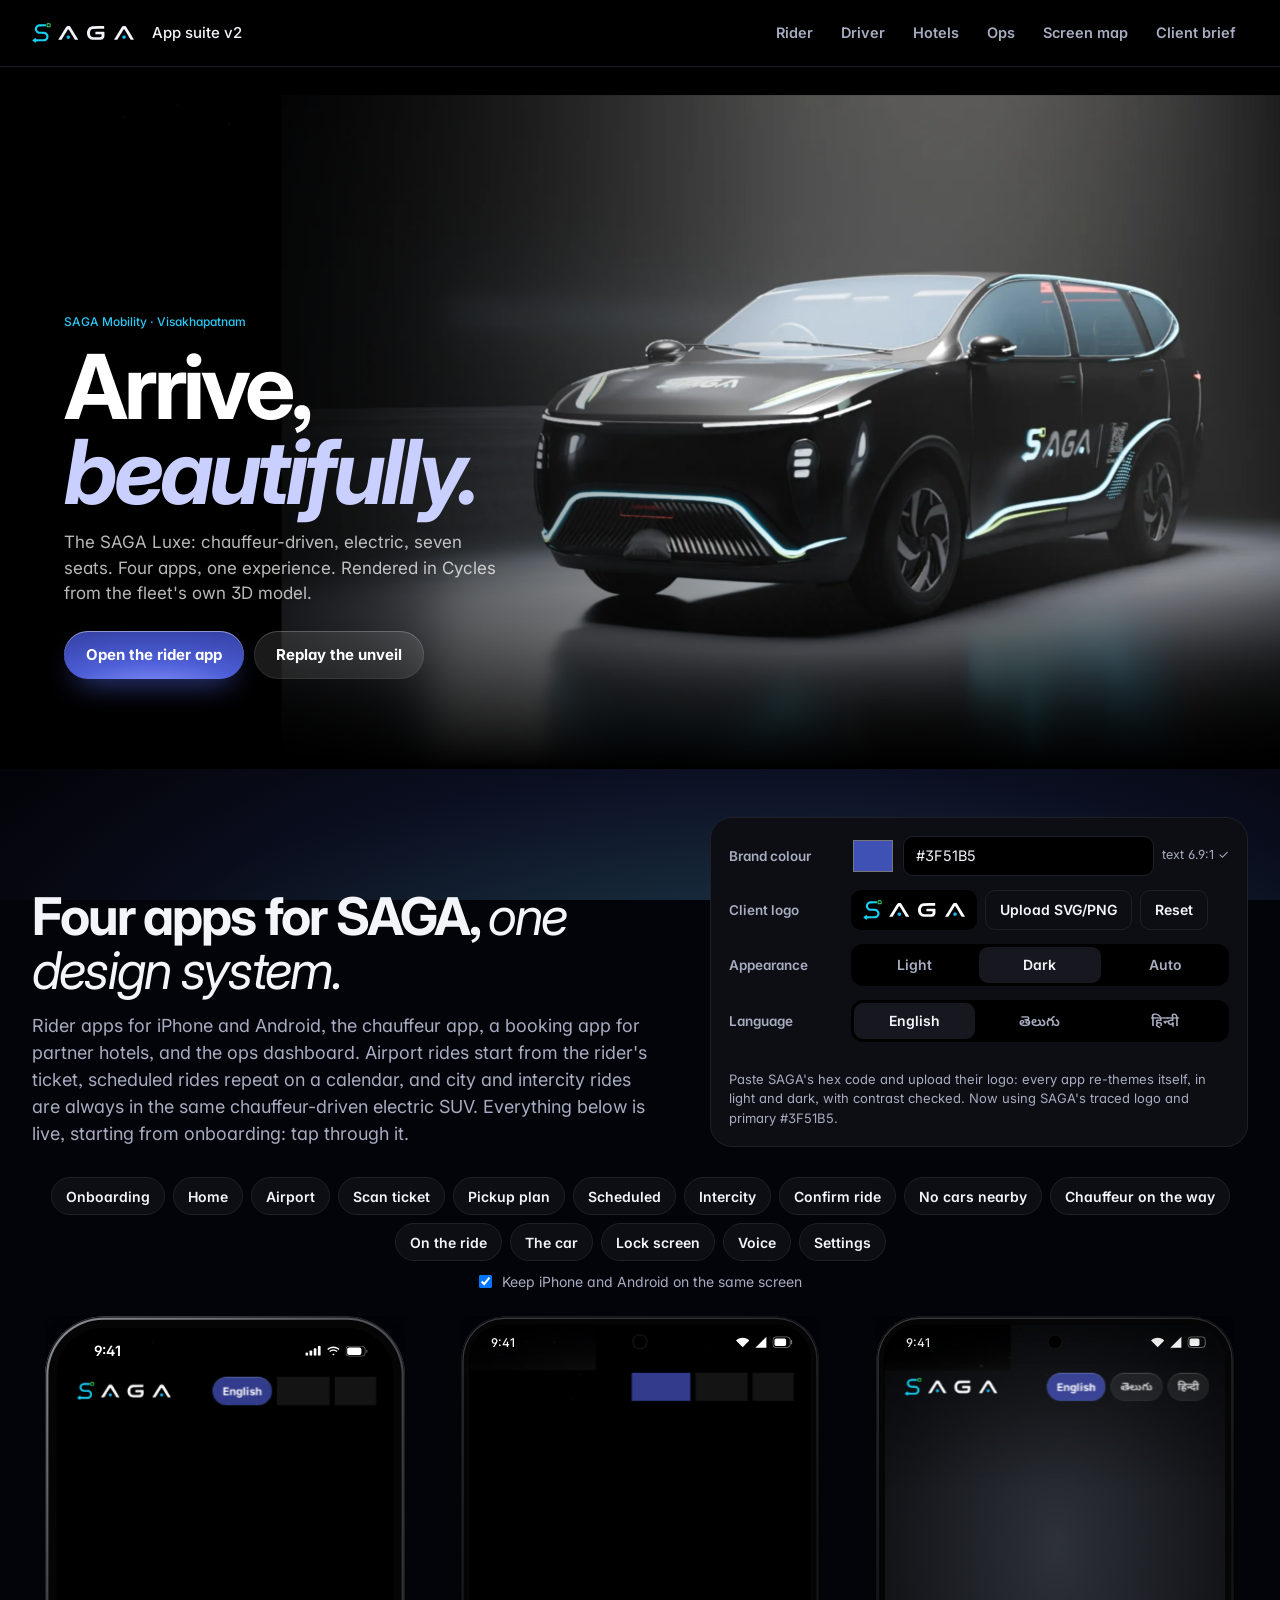
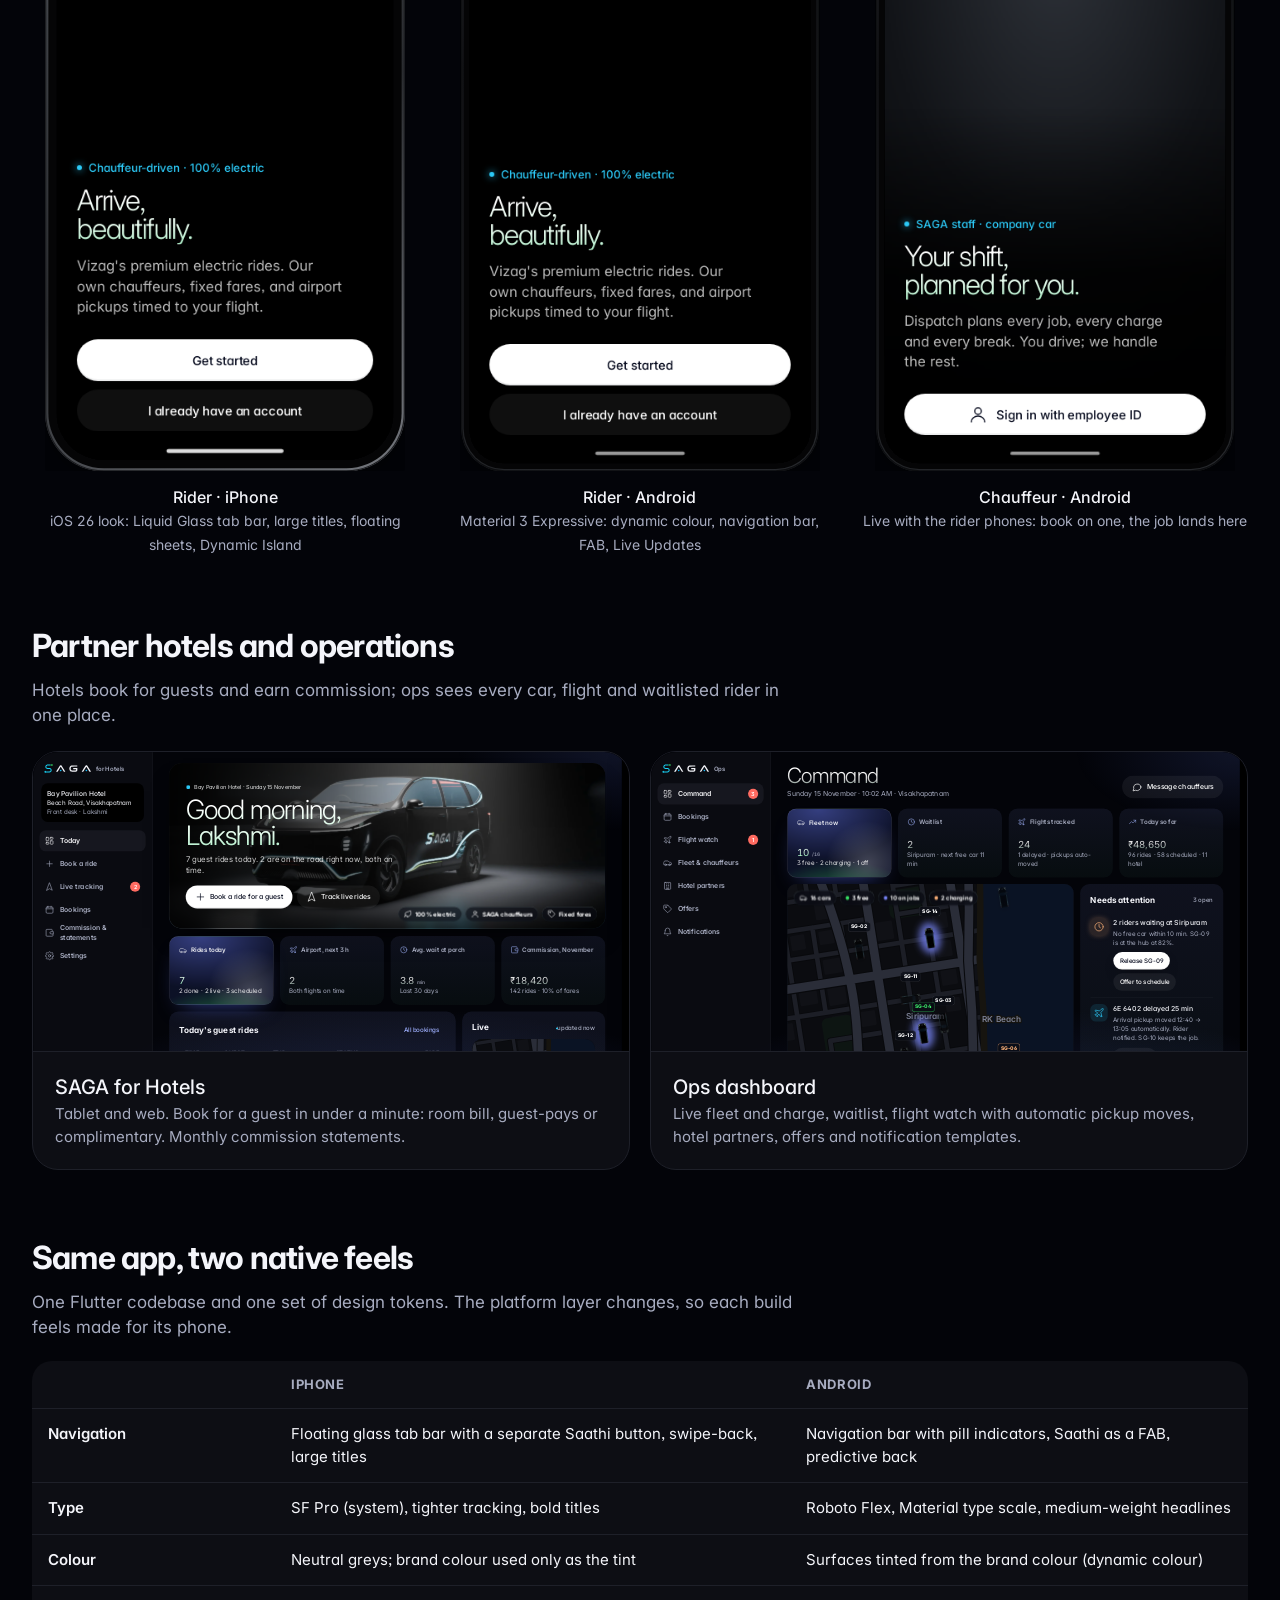
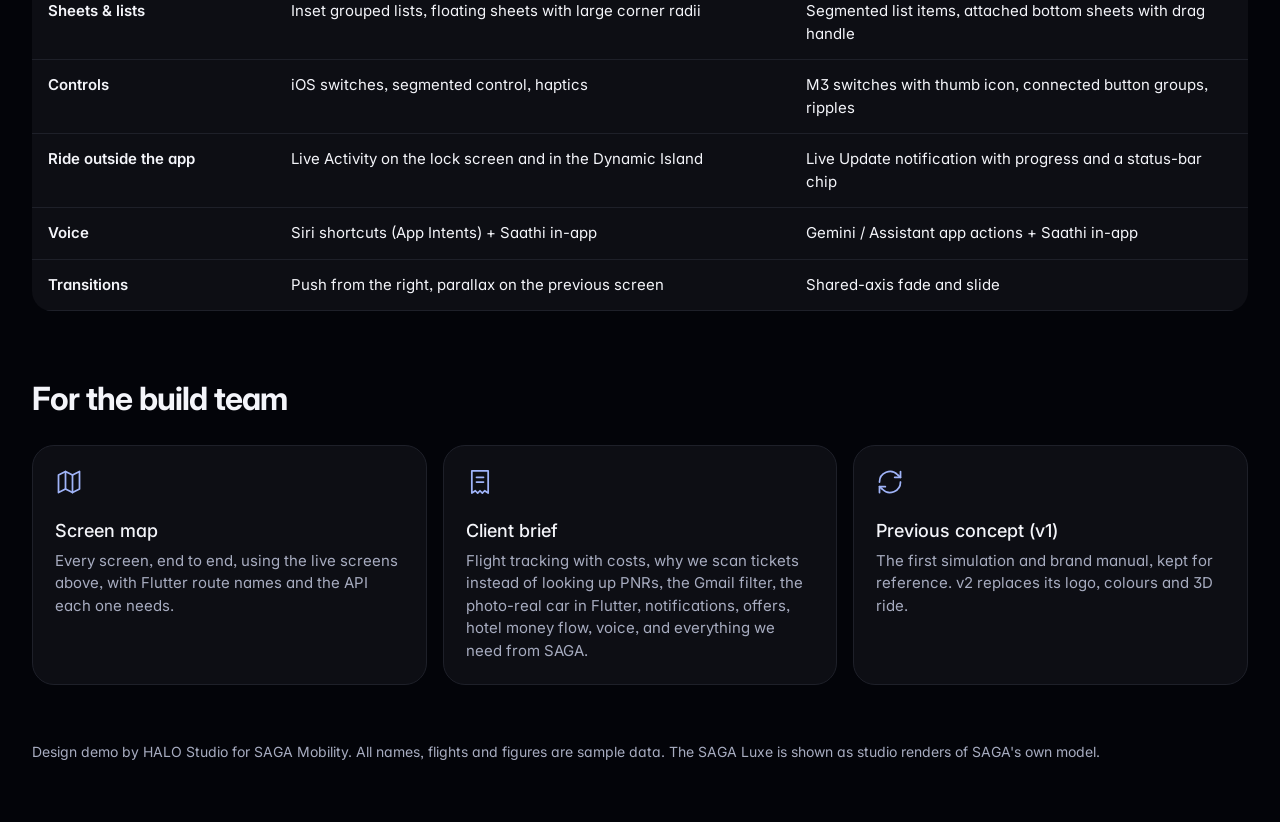
==== commit f8d0a238: "Rider: stacked Welcome to / SAGA / Experience title; sign-in shows the SAGA Luxe instead of a card; " ====
--- a/v2/index.html
+++ b/v2/index.html
@@ -62,7 +62,7 @@
 @media (max-width:1100px){.stage3{grid-template-columns:1fr 1fr}.hero{grid-template-columns:1fr}.docs{grid-template-columns:1fr}}
 @media (max-width:760px){.wrap{padding:0 16px}.top{padding:12px 16px}.top nav{display:none}.hero h1{font-size:36px}.stage3,.cards{grid-template-columns:1fr}.ctrl .r{grid-template-columns:1fr}.diff{font-size:14px}.diff td,.diff th{padding:10px}}
 </style>
-<link rel="stylesheet" href="ds.css?v=66">
+<link rel="stylesheet" href="ds.css?v=68">
 <style>
 .expo{position:relative;height:min(78vh,760px);min-height:520px;background:#000;overflow:hidden}
 .expo .stg{position:absolute;inset:0;--camY:4%;--camX:22%}
@@ -103,9 +103,9 @@
   <div class="jump" id="jump"></div>
   <label class="mirror"><input type="checkbox" id="mirror" checked> Keep iPhone and Android on the same screen</label>
   <section class="stage3">
-    <div class="ph"><iframe id="f-ios" title="Rider app on iPhone" src="rider.html?b68&os=ios&embed=1"></iframe><div class="cap"><b>Rider · iPhone</b><span>iOS 26 look: Liquid Glass tab bar, large titles, floating sheets, Dynamic Island</span></div></div>
-    <div class="ph"><iframe id="f-and" title="Rider app on Android" src="rider.html?b68&os=android&embed=1"></iframe><div class="cap"><b>Rider · Android</b><span>Material 3 Expressive: dynamic colour, navigation bar, FAB, Live Updates</span></div></div>
-    <div class="ph"><iframe id="f-drv" title="Driver app" src="driver.html?b68&embed=1"></iframe><div class="cap"><b>Chauffeur · Android</b><span>Live with the rider phones: book on one, the job lands here</span></div></div>
+    <div class="ph"><iframe id="f-ios" title="Rider app on iPhone" src="rider.html?b69&os=ios&embed=1"></iframe><div class="cap"><b>Rider · iPhone</b><span>iOS 26 look: Liquid Glass tab bar, large titles, floating sheets, Dynamic Island</span></div></div>
+    <div class="ph"><iframe id="f-and" title="Rider app on Android" src="rider.html?b69&os=android&embed=1"></iframe><div class="cap"><b>Rider · Android</b><span>Material 3 Expressive: dynamic colour, navigation bar, FAB, Live Updates</span></div></div>
+    <div class="ph"><iframe id="f-drv" title="Driver app" src="driver.html?b69&embed=1"></iframe><div class="cap"><b>Chauffeur · Android</b><span>Live with the rider phones: book on one, the job lands here</span></div></div>
   </section>
 
   <section class="sec">
--- a/v2/ds.css
+++ b/v2/ds.css
@@ -2471,3 +2471,15 @@
 .rd.title .rd-title b{animation:rdTrack 1.1s 1.25s cubic-bezier(.2,.8,.2,1) forwards}
 .rd.title .rd-rule{animation:rdRule 1s 1.5s cubic-bezier(.2,.8,.2,1) forwards}
 .rd-rule{margin-top:20px;width:180px}
+/* title card stacked: Welcome to / SAGA / Experience */
+.rd-line{flex-direction:column;gap:14px}
+.rd-title .rd-mark{height:40px}
+.rd-title .rd-mark svg{height:40px}
+.rd-title small{font-size:13px;letter-spacing:.38em;text-transform:uppercase;color:rgba(255,255,255,.62)}
+.rd-title b{font-size:15px;font-weight:400;letter-spacing:.5em;text-transform:uppercase;padding-left:.5em}
+@keyframes rdTrack{from{opacity:0;letter-spacing:1em;filter:blur(6px)}to{opacity:1;letter-spacing:.5em;filter:none}}
+/* sign in: the SAGA Luxe on the studio floor, calm and crisp */
+.si-car{position:relative;height:250px;margin-top:40px;display:grid;place-items:center}
+.si-car img{position:relative;z-index:1;width:100%;max-width:none;margin:0;filter:drop-shadow(0 18px 24px rgba(0,0,0,.6));animation:siIn 1s .1s cubic-bezier(.2,.8,.2,1) both}
+.si-car i{position:absolute;left:12%;right:12%;bottom:30px;height:60px;border-radius:50%;background:radial-gradient(closest-side,rgba(59,234,104,.35),rgba(46,107,255,.25) 55%,transparent);filter:blur(10px)}
+@keyframes siIn{from{opacity:0;transform:translateX(18px) scale(.97)}to{opacity:1;transform:none}}
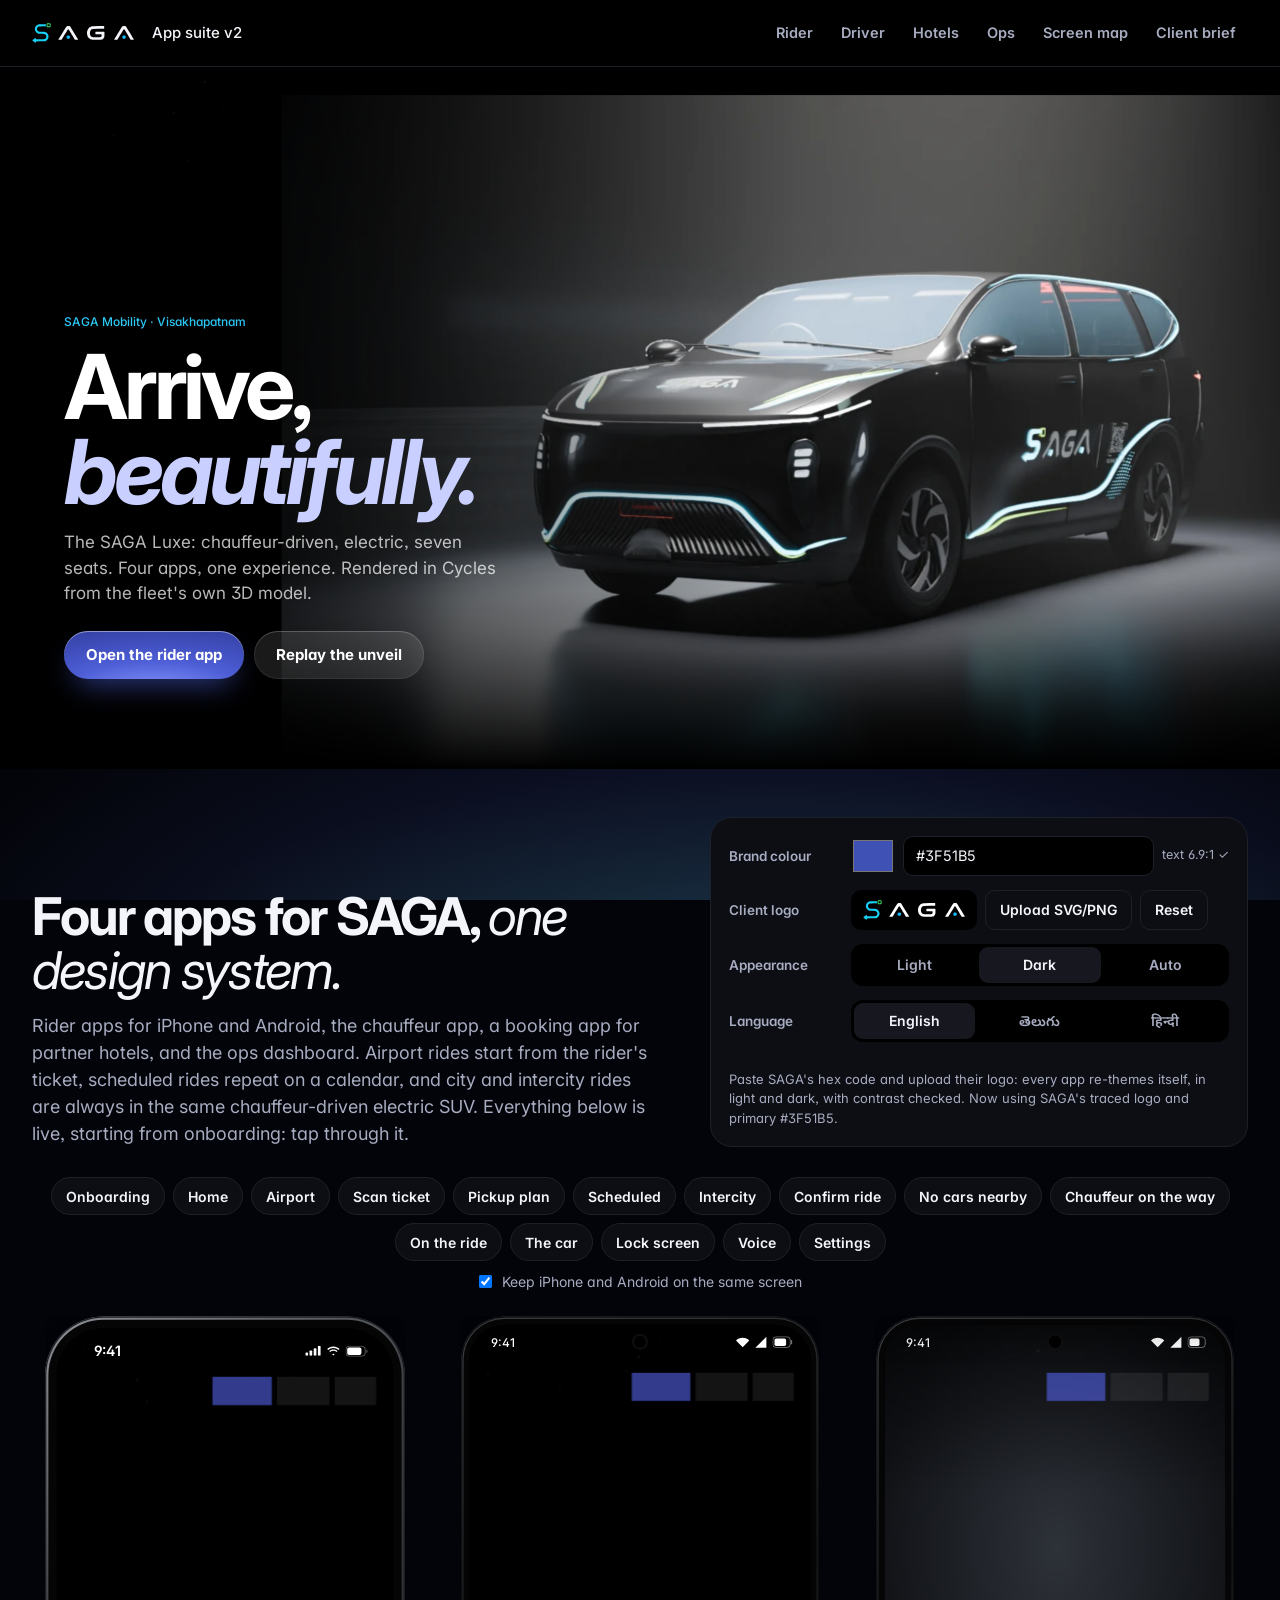
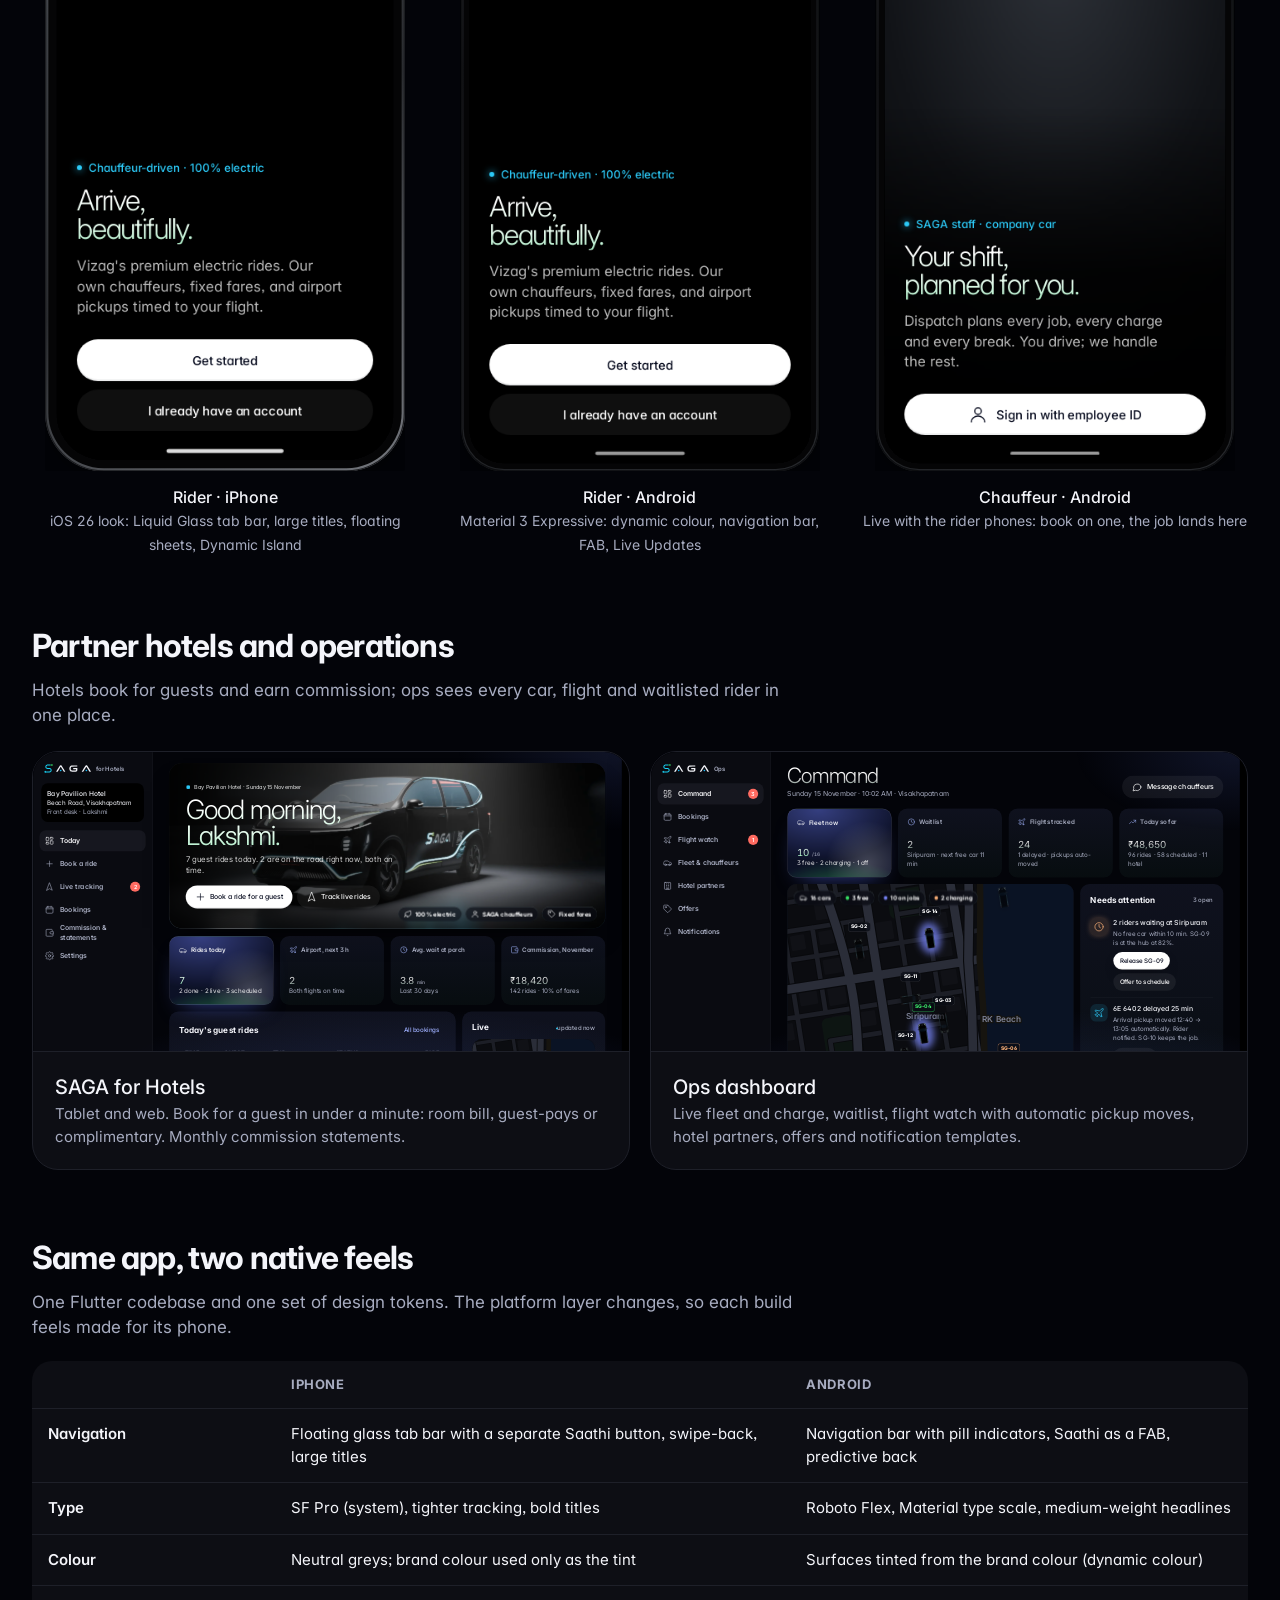
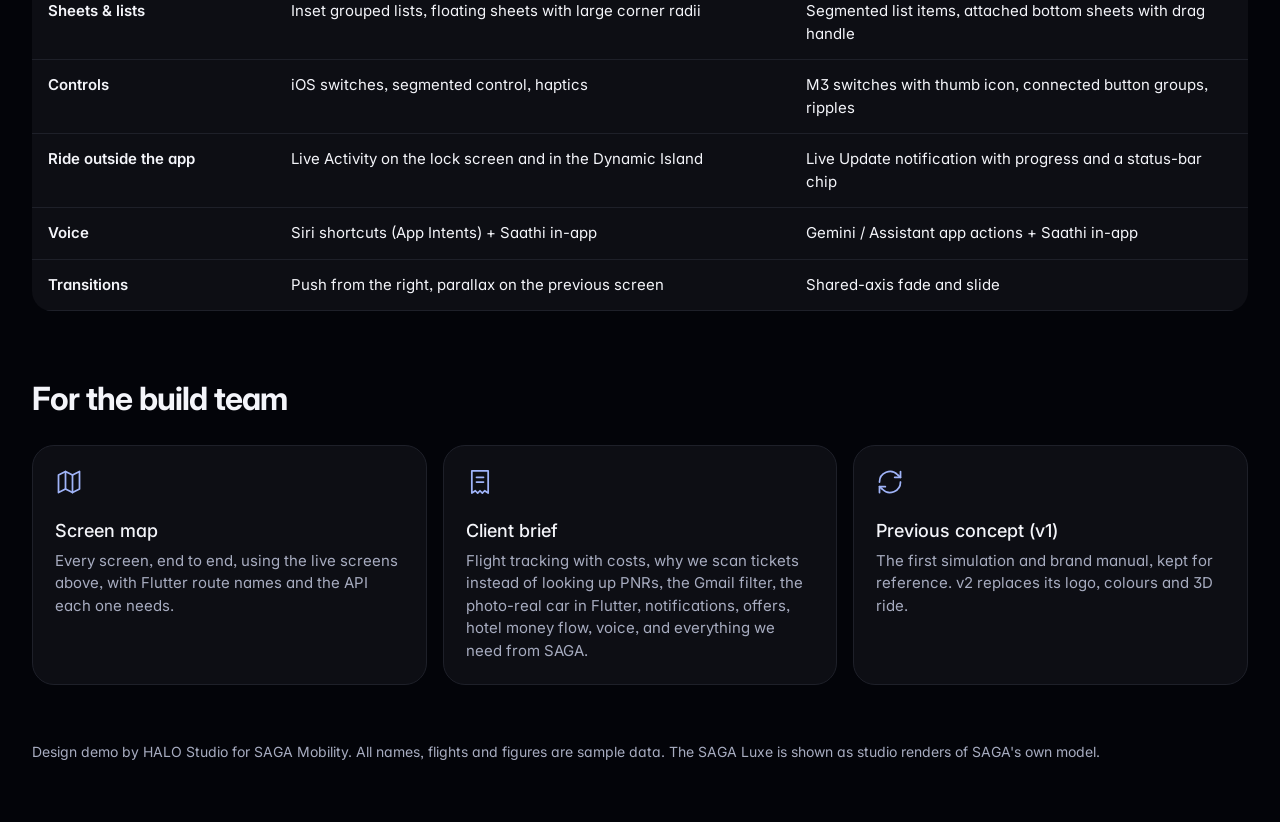
==== commit edba23c7: "Rider: darker, higher-contrast welcome render and animations Co-Authored-By: Claude Opus 5.5 <norepl" ====
--- a/v2/index.html
+++ b/v2/index.html
@@ -62,7 +62,7 @@
 @media (max-width:1100px){.stage3{grid-template-columns:1fr 1fr}.hero{grid-template-columns:1fr}.docs{grid-template-columns:1fr}}
 @media (max-width:760px){.wrap{padding:0 16px}.top{padding:12px 16px}.top nav{display:none}.hero h1{font-size:36px}.stage3,.cards{grid-template-columns:1fr}.ctrl .r{grid-template-columns:1fr}.diff{font-size:14px}.diff td,.diff th{padding:10px}}
 </style>
-<link rel="stylesheet" href="ds.css?v=68">
+<link rel="stylesheet" href="ds.css?v=69">
 <style>
 .expo{position:relative;height:min(78vh,760px);min-height:520px;background:#000;overflow:hidden}
 .expo .stg{position:absolute;inset:0;--camY:4%;--camX:22%}
@@ -103,9 +103,9 @@
   <div class="jump" id="jump"></div>
   <label class="mirror"><input type="checkbox" id="mirror" checked> Keep iPhone and Android on the same screen</label>
   <section class="stage3">
-    <div class="ph"><iframe id="f-ios" title="Rider app on iPhone" src="rider.html?b69&os=ios&embed=1"></iframe><div class="cap"><b>Rider · iPhone</b><span>iOS 26 look: Liquid Glass tab bar, large titles, floating sheets, Dynamic Island</span></div></div>
-    <div class="ph"><iframe id="f-and" title="Rider app on Android" src="rider.html?b69&os=android&embed=1"></iframe><div class="cap"><b>Rider · Android</b><span>Material 3 Expressive: dynamic colour, navigation bar, FAB, Live Updates</span></div></div>
-    <div class="ph"><iframe id="f-drv" title="Driver app" src="driver.html?b69&embed=1"></iframe><div class="cap"><b>Chauffeur · Android</b><span>Live with the rider phones: book on one, the job lands here</span></div></div>
+    <div class="ph"><iframe id="f-ios" title="Rider app on iPhone" src="rider.html?b70&os=ios&embed=1"></iframe><div class="cap"><b>Rider · iPhone</b><span>iOS 26 look: Liquid Glass tab bar, large titles, floating sheets, Dynamic Island</span></div></div>
+    <div class="ph"><iframe id="f-and" title="Rider app on Android" src="rider.html?b70&os=android&embed=1"></iframe><div class="cap"><b>Rider · Android</b><span>Material 3 Expressive: dynamic colour, navigation bar, FAB, Live Updates</span></div></div>
+    <div class="ph"><iframe id="f-drv" title="Driver app" src="driver.html?b70&embed=1"></iframe><div class="cap"><b>Chauffeur · Android</b><span>Live with the rider phones: book on one, the job lands here</span></div></div>
   </section>
 
   <section class="sec">
--- a/v2/ds.css
+++ b/v2/ds.css
@@ -2483,3 +2483,9 @@
 .si-car img{position:relative;z-index:1;width:100%;max-width:none;margin:0;filter:drop-shadow(0 18px 24px rgba(0,0,0,.6));animation:siIn 1s .1s cubic-bezier(.2,.8,.2,1) both}
 .si-car i{position:absolute;left:12%;right:12%;bottom:30px;height:60px;border-radius:50%;background:radial-gradient(closest-side,rgba(59,234,104,.35),rgba(46,107,255,.25) 55%,transparent);filter:blur(10px)}
 @keyframes siIn{from{opacity:0;transform:translateX(18px) scale(.97)}to{opacity:1;transform:none}}
+/* deeper, higher-contrast renders: the lit stage was washing out on phones */
+.ob .stg .cam img{filter:brightness(.78) contrast(1.32) saturate(1.08)}
+.ob .stg::after{content:"";position:absolute;inset:0;pointer-events:none;background:radial-gradient(75% 55% at 50% 42%,transparent 40%,rgba(0,0,0,.55) 100%)}
+.rd .rd-cv{filter:contrast(1.25) brightness(.95) saturate(1.1)}
+.rd.title .rd-cv{filter:none}
+.hm-spin canvas,.lux-spin canvas,#luxstg .cam img{filter:contrast(1.14) saturate(1.06)}
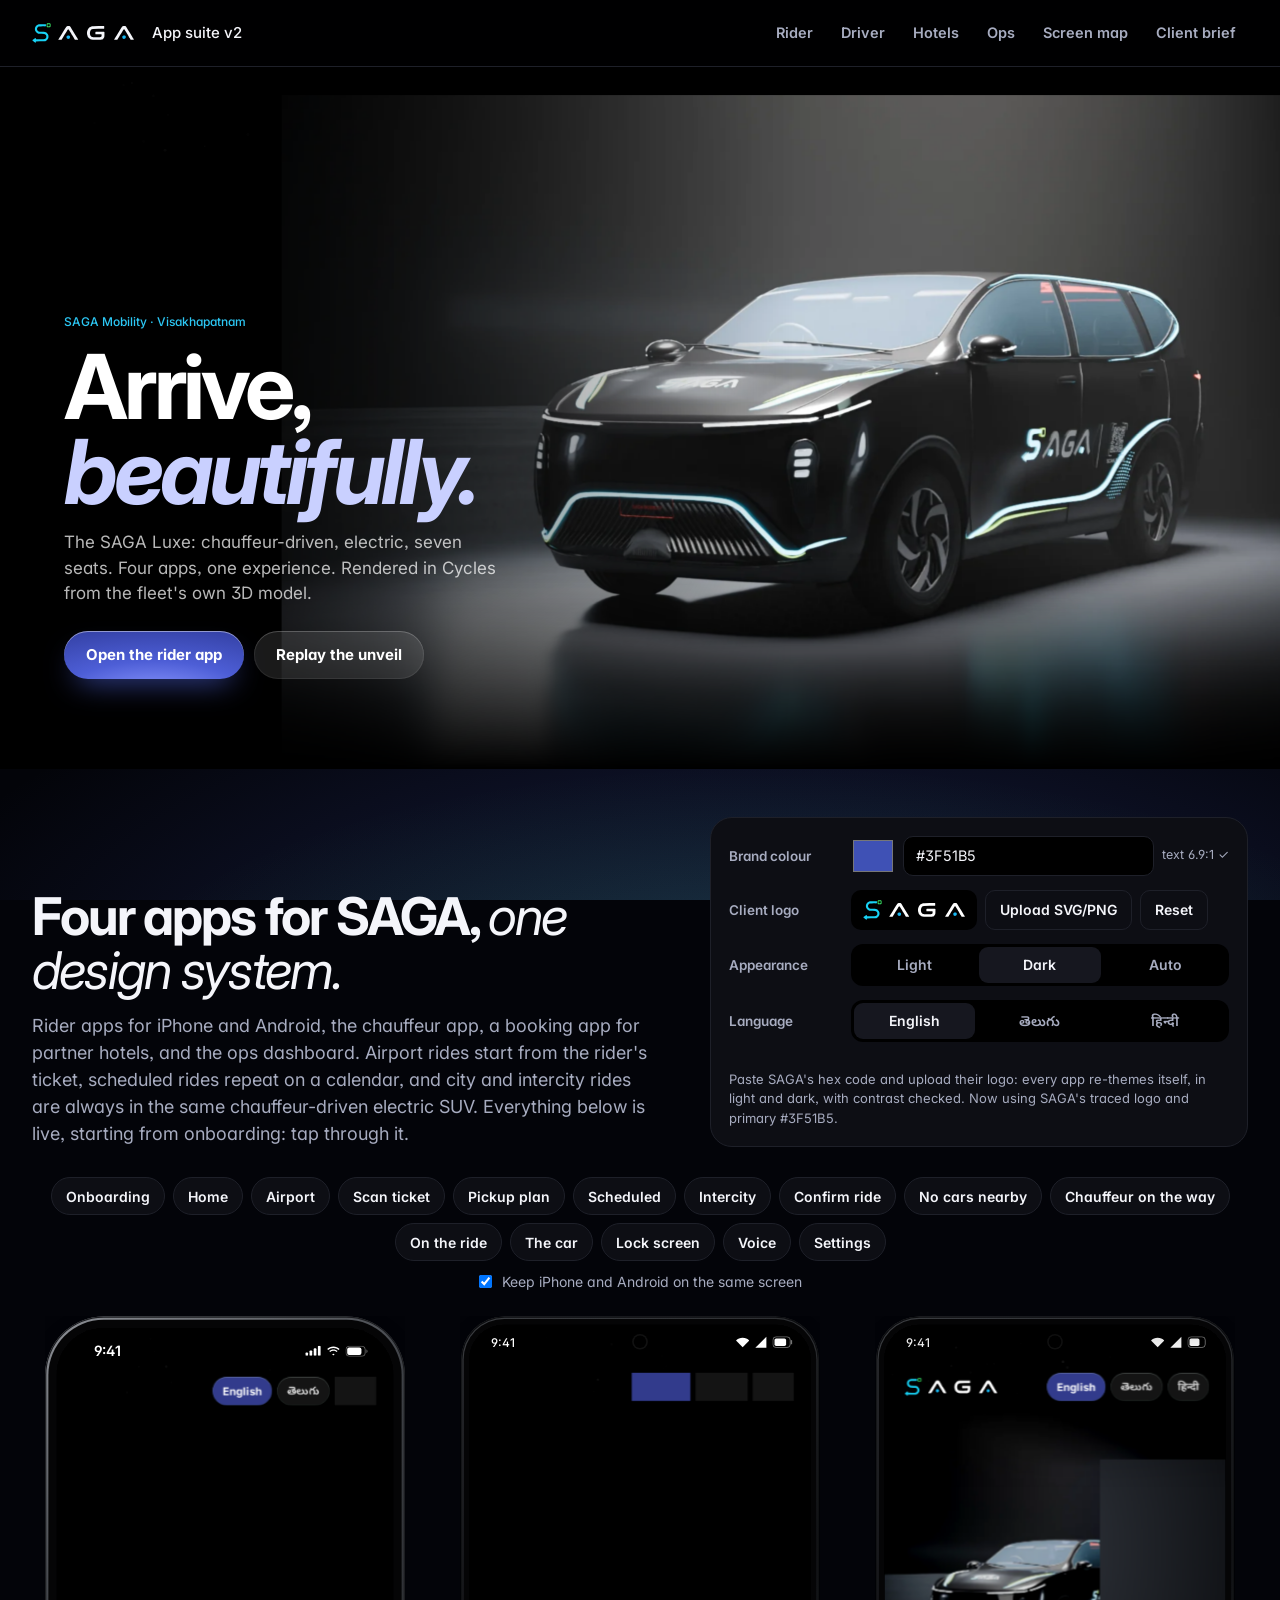
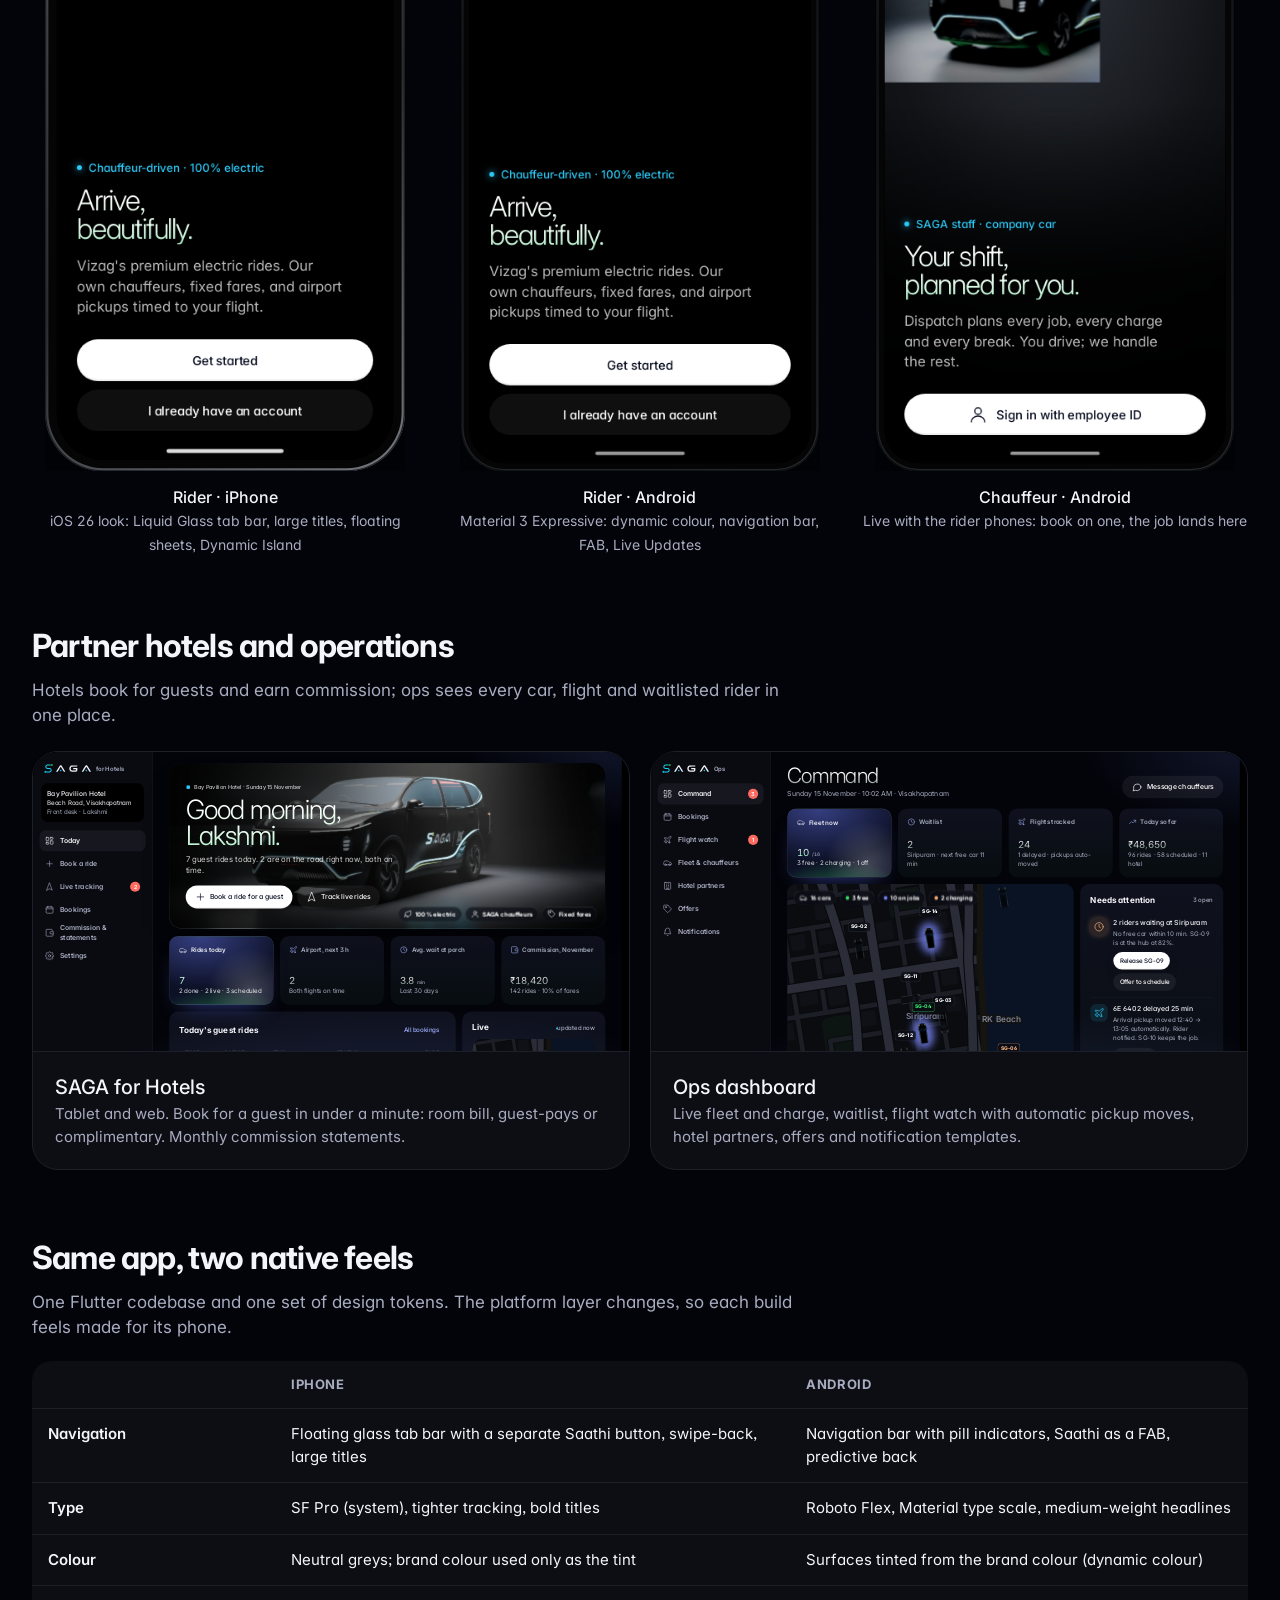
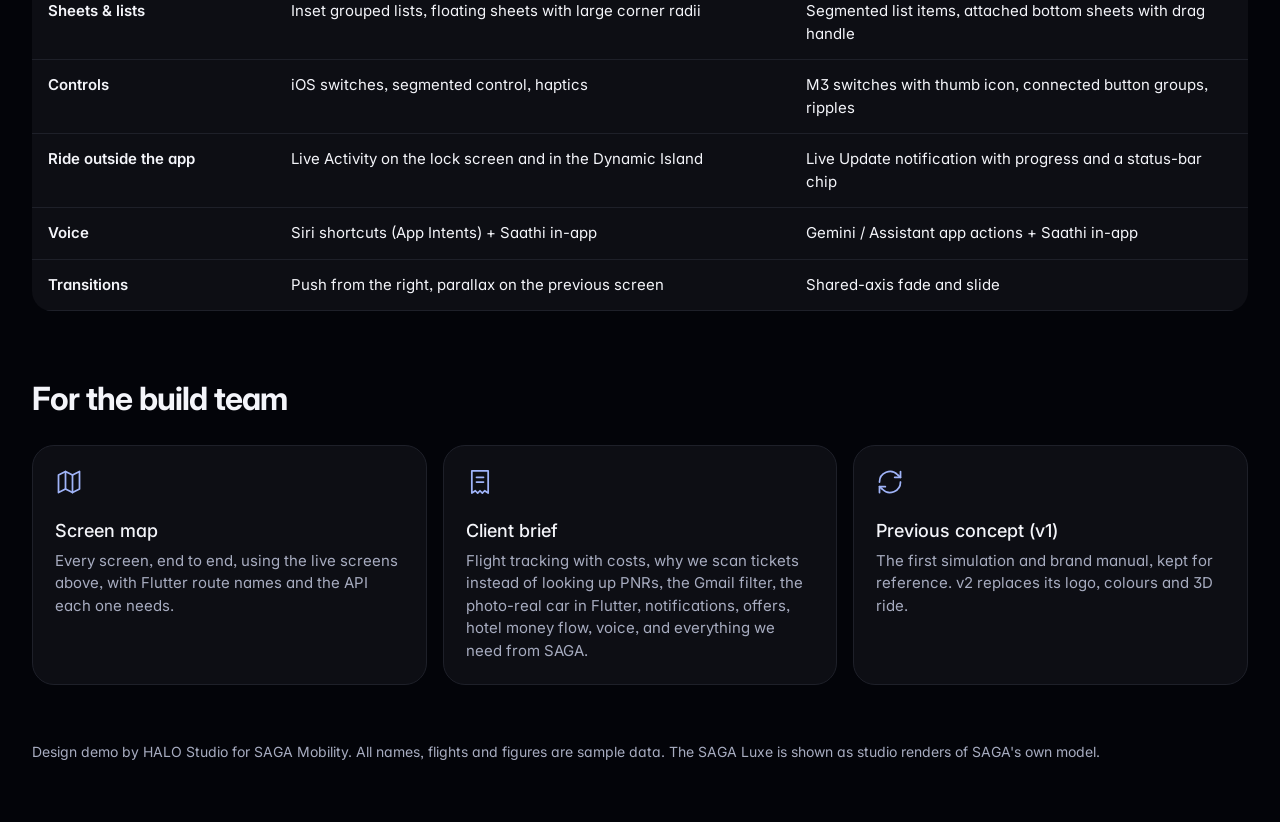
==== commit 84ff258c: "Rider sign-in: animated privacy console (HUD rings, scan, typed privacy promises) Co-Authored-By: Cl" ====
--- a/v2/index.html
+++ b/v2/index.html
@@ -62,7 +62,7 @@
 @media (max-width:1100px){.stage3{grid-template-columns:1fr 1fr}.hero{grid-template-columns:1fr}.docs{grid-template-columns:1fr}}
 @media (max-width:760px){.wrap{padding:0 16px}.top{padding:12px 16px}.top nav{display:none}.hero h1{font-size:36px}.stage3,.cards{grid-template-columns:1fr}.ctrl .r{grid-template-columns:1fr}.diff{font-size:14px}.diff td,.diff th{padding:10px}}
 </style>
-<link rel="stylesheet" href="ds.css?v=69">
+<link rel="stylesheet" href="ds.css?v=70">
 <style>
 .expo{position:relative;height:min(78vh,760px);min-height:520px;background:#000;overflow:hidden}
 .expo .stg{position:absolute;inset:0;--camY:4%;--camX:22%}
@@ -103,9 +103,9 @@
   <div class="jump" id="jump"></div>
   <label class="mirror"><input type="checkbox" id="mirror" checked> Keep iPhone and Android on the same screen</label>
   <section class="stage3">
-    <div class="ph"><iframe id="f-ios" title="Rider app on iPhone" src="rider.html?b70&os=ios&embed=1"></iframe><div class="cap"><b>Rider · iPhone</b><span>iOS 26 look: Liquid Glass tab bar, large titles, floating sheets, Dynamic Island</span></div></div>
-    <div class="ph"><iframe id="f-and" title="Rider app on Android" src="rider.html?b70&os=android&embed=1"></iframe><div class="cap"><b>Rider · Android</b><span>Material 3 Expressive: dynamic colour, navigation bar, FAB, Live Updates</span></div></div>
-    <div class="ph"><iframe id="f-drv" title="Driver app" src="driver.html?b70&embed=1"></iframe><div class="cap"><b>Chauffeur · Android</b><span>Live with the rider phones: book on one, the job lands here</span></div></div>
+    <div class="ph"><iframe id="f-ios" title="Rider app on iPhone" src="rider.html?b71&os=ios&embed=1"></iframe><div class="cap"><b>Rider · iPhone</b><span>iOS 26 look: Liquid Glass tab bar, large titles, floating sheets, Dynamic Island</span></div></div>
+    <div class="ph"><iframe id="f-and" title="Rider app on Android" src="rider.html?b71&os=android&embed=1"></iframe><div class="cap"><b>Rider · Android</b><span>Material 3 Expressive: dynamic colour, navigation bar, FAB, Live Updates</span></div></div>
+    <div class="ph"><iframe id="f-drv" title="Driver app" src="driver.html?b71&embed=1"></iframe><div class="cap"><b>Chauffeur · Android</b><span>Live with the rider phones: book on one, the job lands here</span></div></div>
   </section>
 
   <section class="sec">
--- a/v2/ds.css
+++ b/v2/ds.css
@@ -2489,3 +2489,30 @@
 .rd .rd-cv{filter:contrast(1.25) brightness(.95) saturate(1.1)}
 .rd.title .rd-cv{filter:none}
 .hm-spin canvas,.lux-spin canvas,#luxstg .cam img{filter:contrast(1.14) saturate(1.06)}
+
+/* ---------- sign in: privacy console (HUD) ---------- */
+.hud{position:relative;margin:58px 18px 0;display:flex;align-items:center;gap:14px;padding:14px;border-radius:22px;background:linear-gradient(180deg,rgba(0,229,255,.07),rgba(46,107,255,.04)),rgba(5,10,20,.7);border:1px solid rgba(0,229,255,.22);box-shadow:inset 0 0 30px rgba(0,163,255,.08),0 0 40px -18px rgba(0,163,255,.6);overflow:hidden}
+.hud::before{content:"";position:absolute;inset:0;background:repeating-linear-gradient(0deg,rgba(0,229,255,.05) 0 1px,transparent 1px 4px);pointer-events:none}
+.hud::after{content:"";position:absolute;left:0;right:0;height:40%;top:-40%;background:linear-gradient(180deg,transparent,rgba(0,229,255,.08),transparent);animation:hudSweep 3.2s linear infinite;pointer-events:none}
+@keyframes hudSweep{to{transform:translateY(350%)}}
+.hud-core{position:relative;flex:none;width:112px;height:112px}
+.hud-core svg{width:100%;height:100%;overflow:visible}
+.hud-r1{stroke:rgba(0,229,255,.55);stroke-width:1.2;transform-origin:100px 100px;animation:hudSpin 24s linear infinite}
+.hud-r2{fill:none;stroke:#00E5FF;stroke-width:2;stroke-dasharray:18 7 4 7;transform-origin:100px 100px;animation:hudSpin 9s linear infinite reverse;filter:drop-shadow(0 0 4px #00A3FF)}
+.hud-r3{fill:none;stroke:rgba(127,219,255,.6);stroke-width:1;stroke-dasharray:2 4;transform-origin:100px 100px;animation:hudSpin 14s linear infinite}
+.hud-r4{fill:rgba(0,163,255,.12);stroke:rgba(0,229,255,.5);stroke-width:1.5}
+.hud-scan{fill:url(#none);fill:rgba(0,229,255,.16);transform-origin:100px 100px;animation:hudSpin 3s linear infinite}
+@keyframes hudSpin{to{transform:rotate(360deg)}}
+.hud-ic{position:absolute;inset:0;display:grid;place-items:center;color:#BFF8FF}
+.hud-ic .ic{width:30px;height:30px;filter:drop-shadow(0 0 8px #00E5FF);animation:hudPulse 2.4s ease-in-out infinite}
+@keyframes hudPulse{50%{opacity:.6;transform:scale(.94)}}
+.hud-con{position:relative;flex:1;min-width:0;font-family:ui-monospace,SFMono-Regular,Menlo,Consolas,monospace}
+.hud-hd{display:flex;align-items:center;gap:6px;font-size:10px;letter-spacing:.14em;color:#7FDBFF;margin-bottom:8px}
+.hud-hd i{width:6px;height:6px;border-radius:50%;background:#3BEA68;box-shadow:0 0 8px #3BEA68;animation:hudPulse 1.4s infinite}
+.hud-lines{display:flex;flex-direction:column;gap:6px;min-height:88px}
+.hud-ln{display:grid;grid-template-columns:10px 1fr auto;gap:5px;font-size:10.5px;line-height:1.35;color:rgba(220,248,255,.85);animation:rise .3s both}
+.hud-ln b{color:#00E5FF;font-weight:400}
+.hud-ln em{font-style:normal;color:#3BEA68;opacity:0;font-size:9.5px;letter-spacing:.1em;align-self:start;margin-top:1px}
+.hud-ln.ok em{opacity:1;transition:opacity .2s}
+.hud-ln:not(:last-child){opacity:.5}
+[data-theme=light] .hud{background:rgba(5,10,20,.88)}
